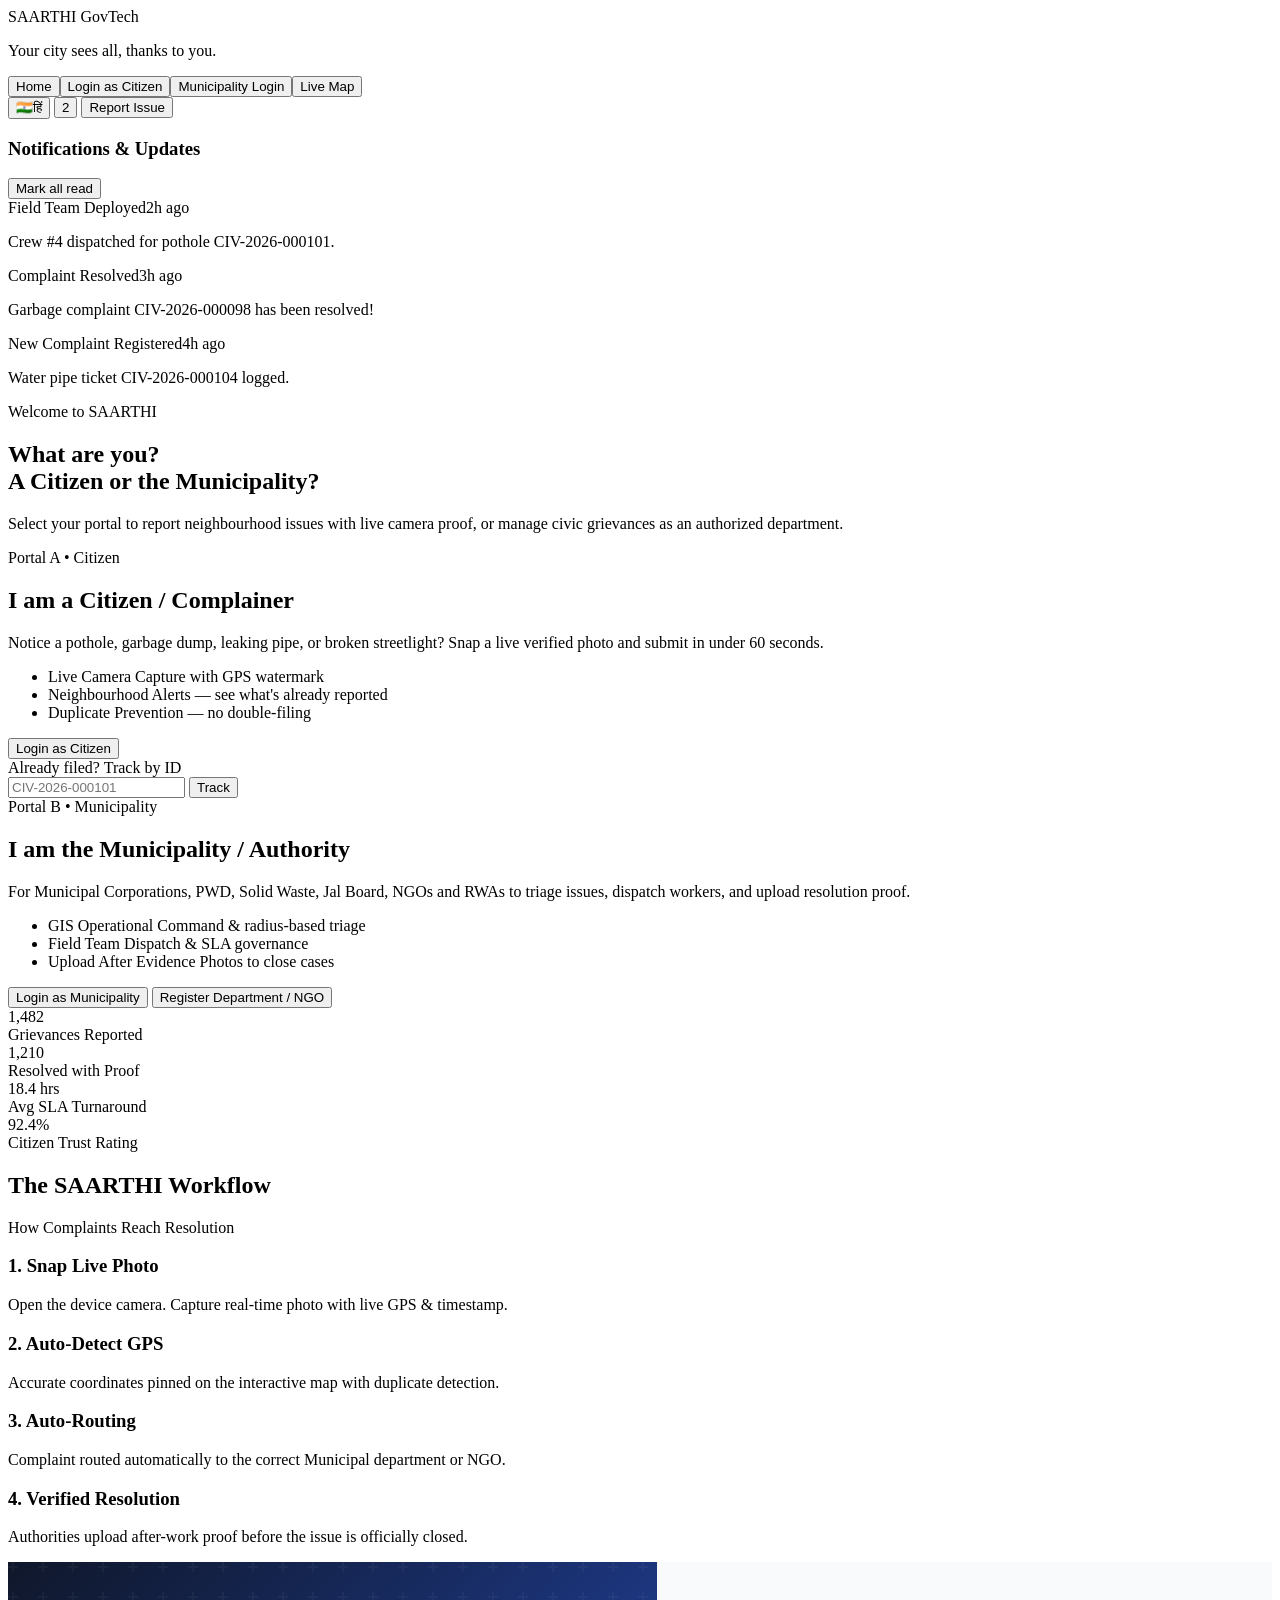
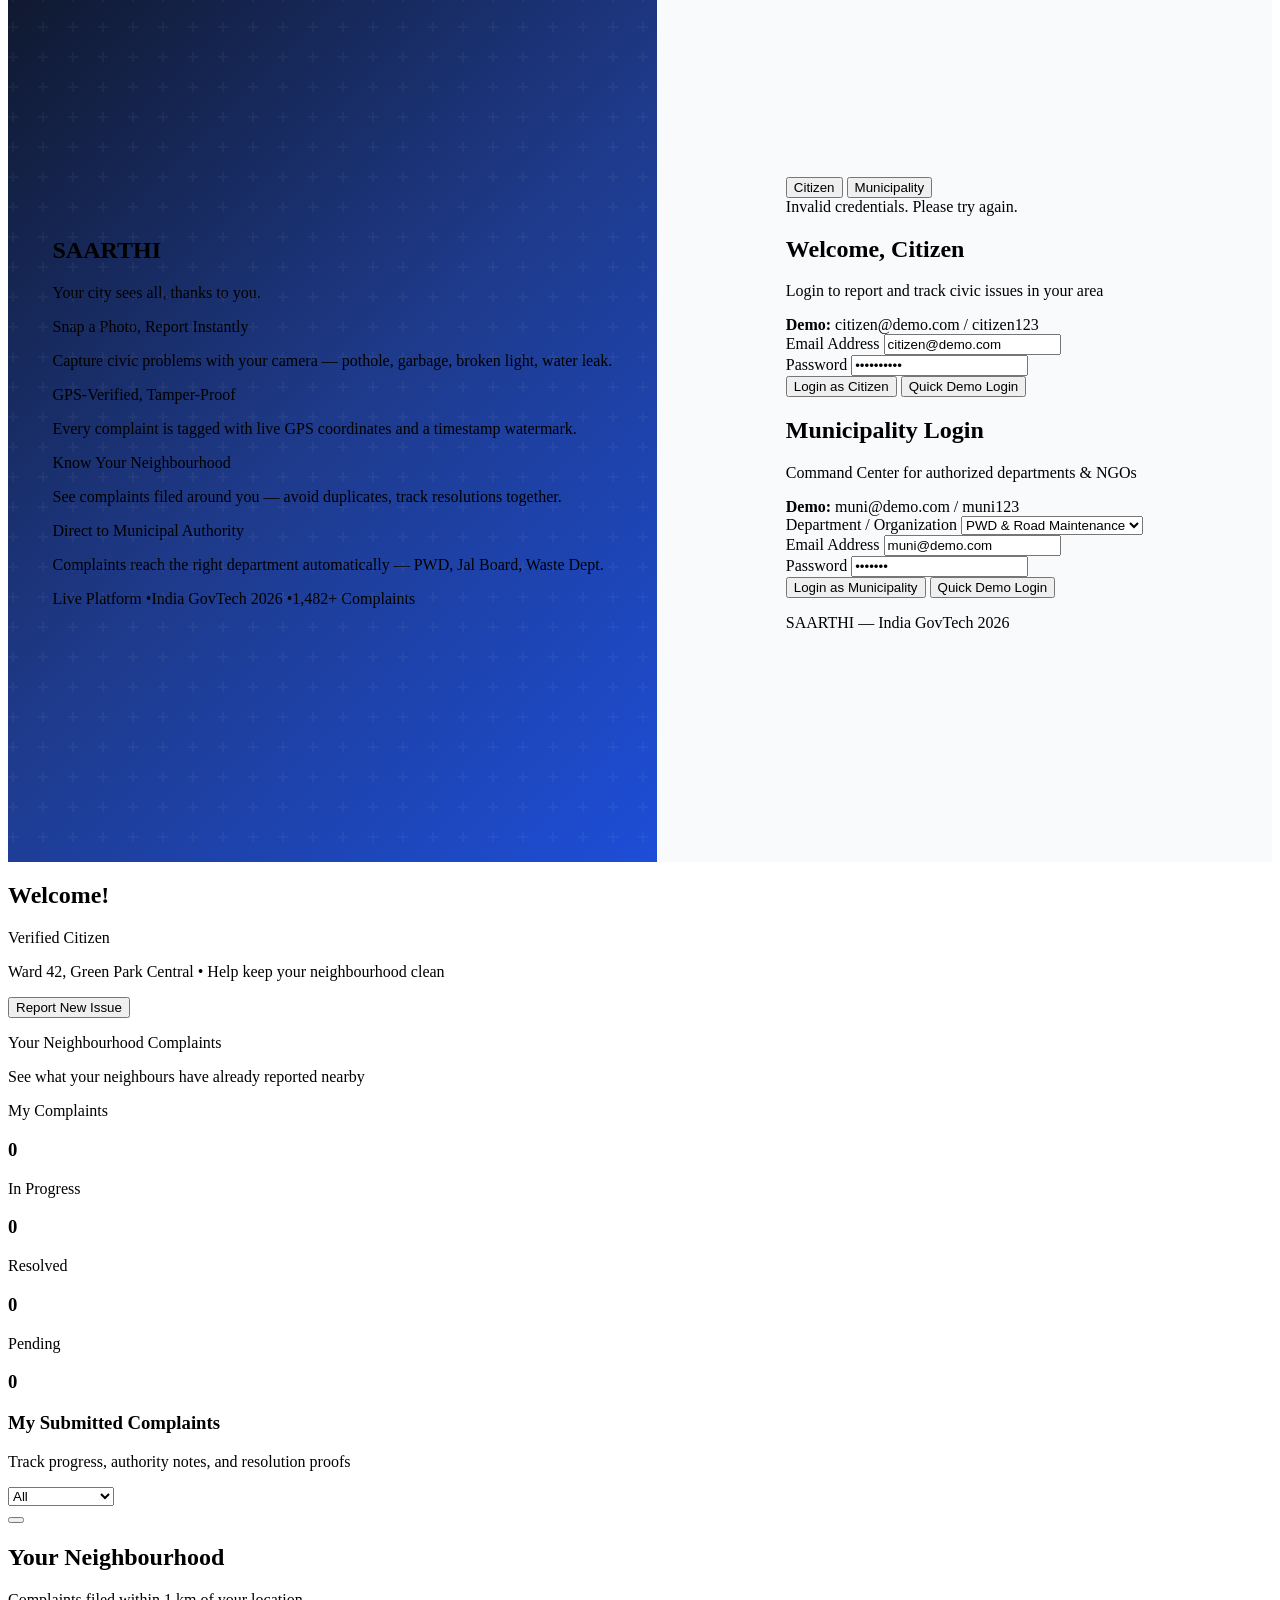
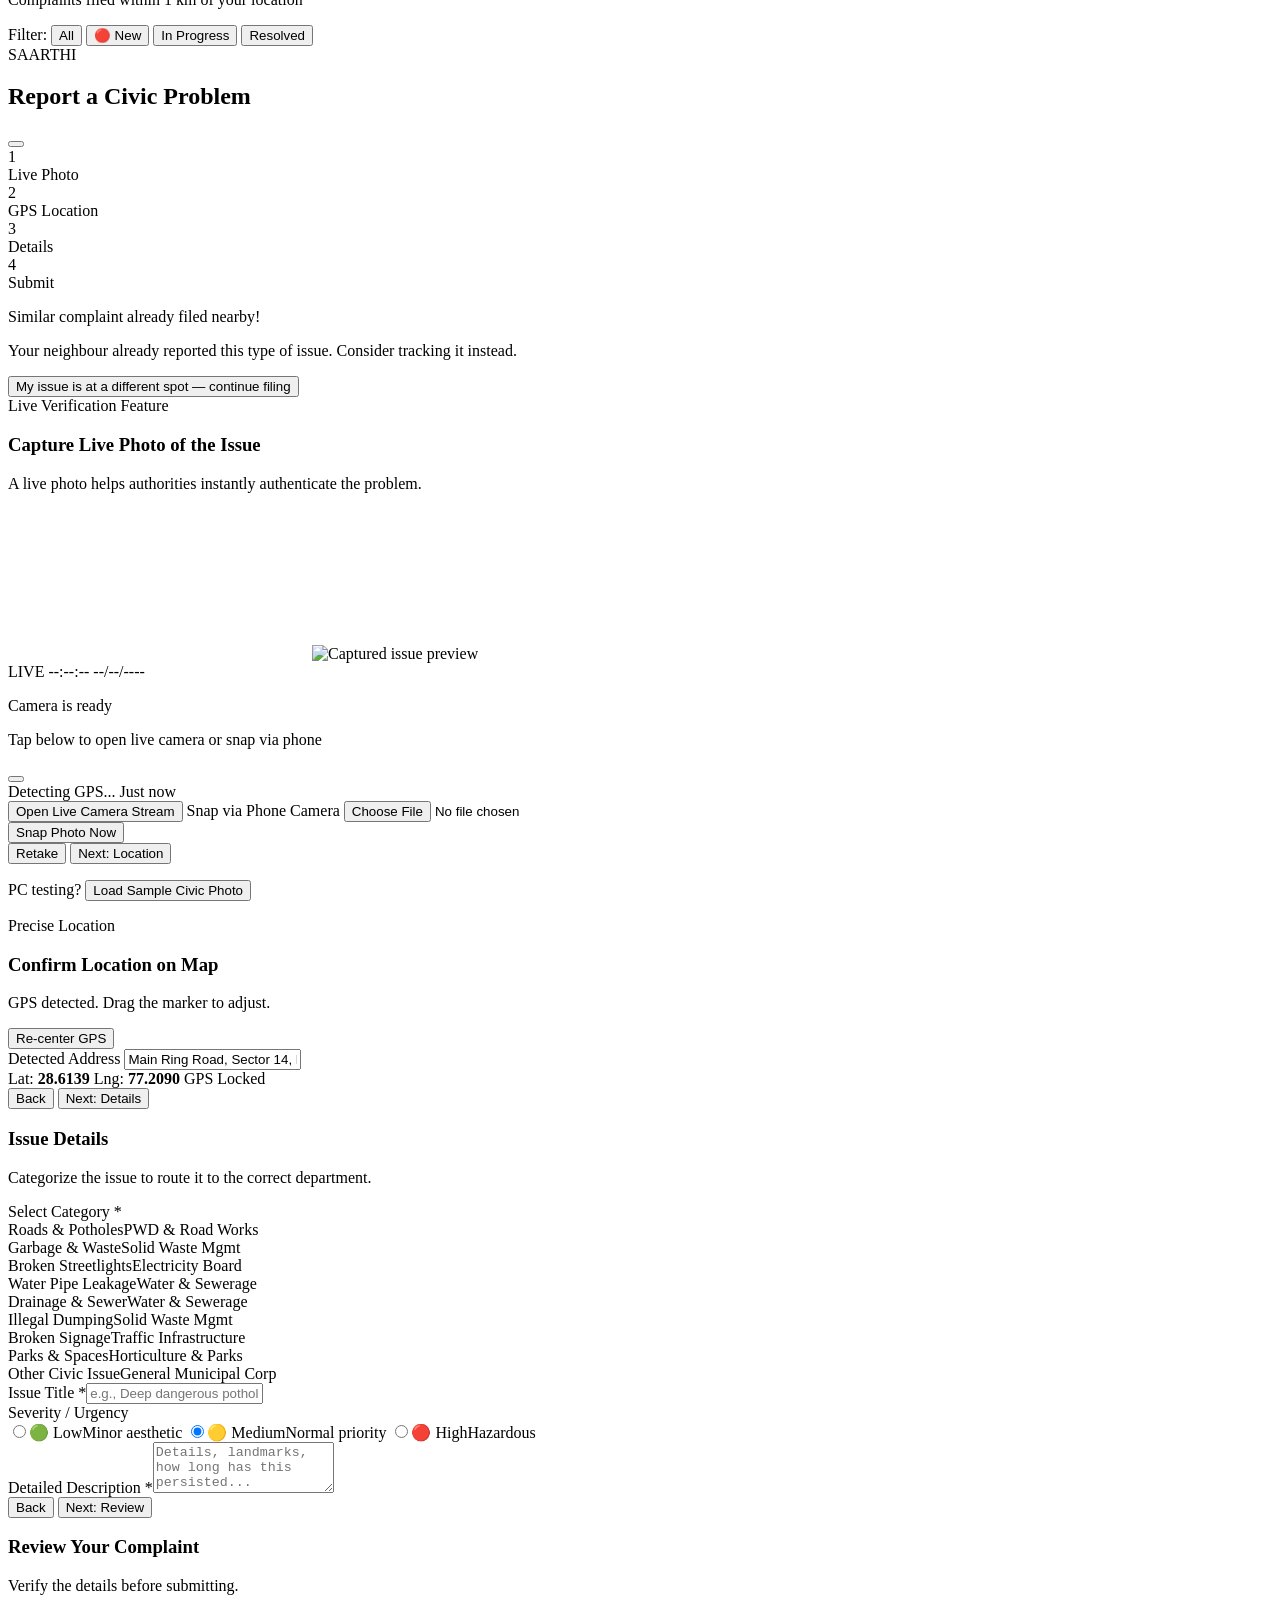
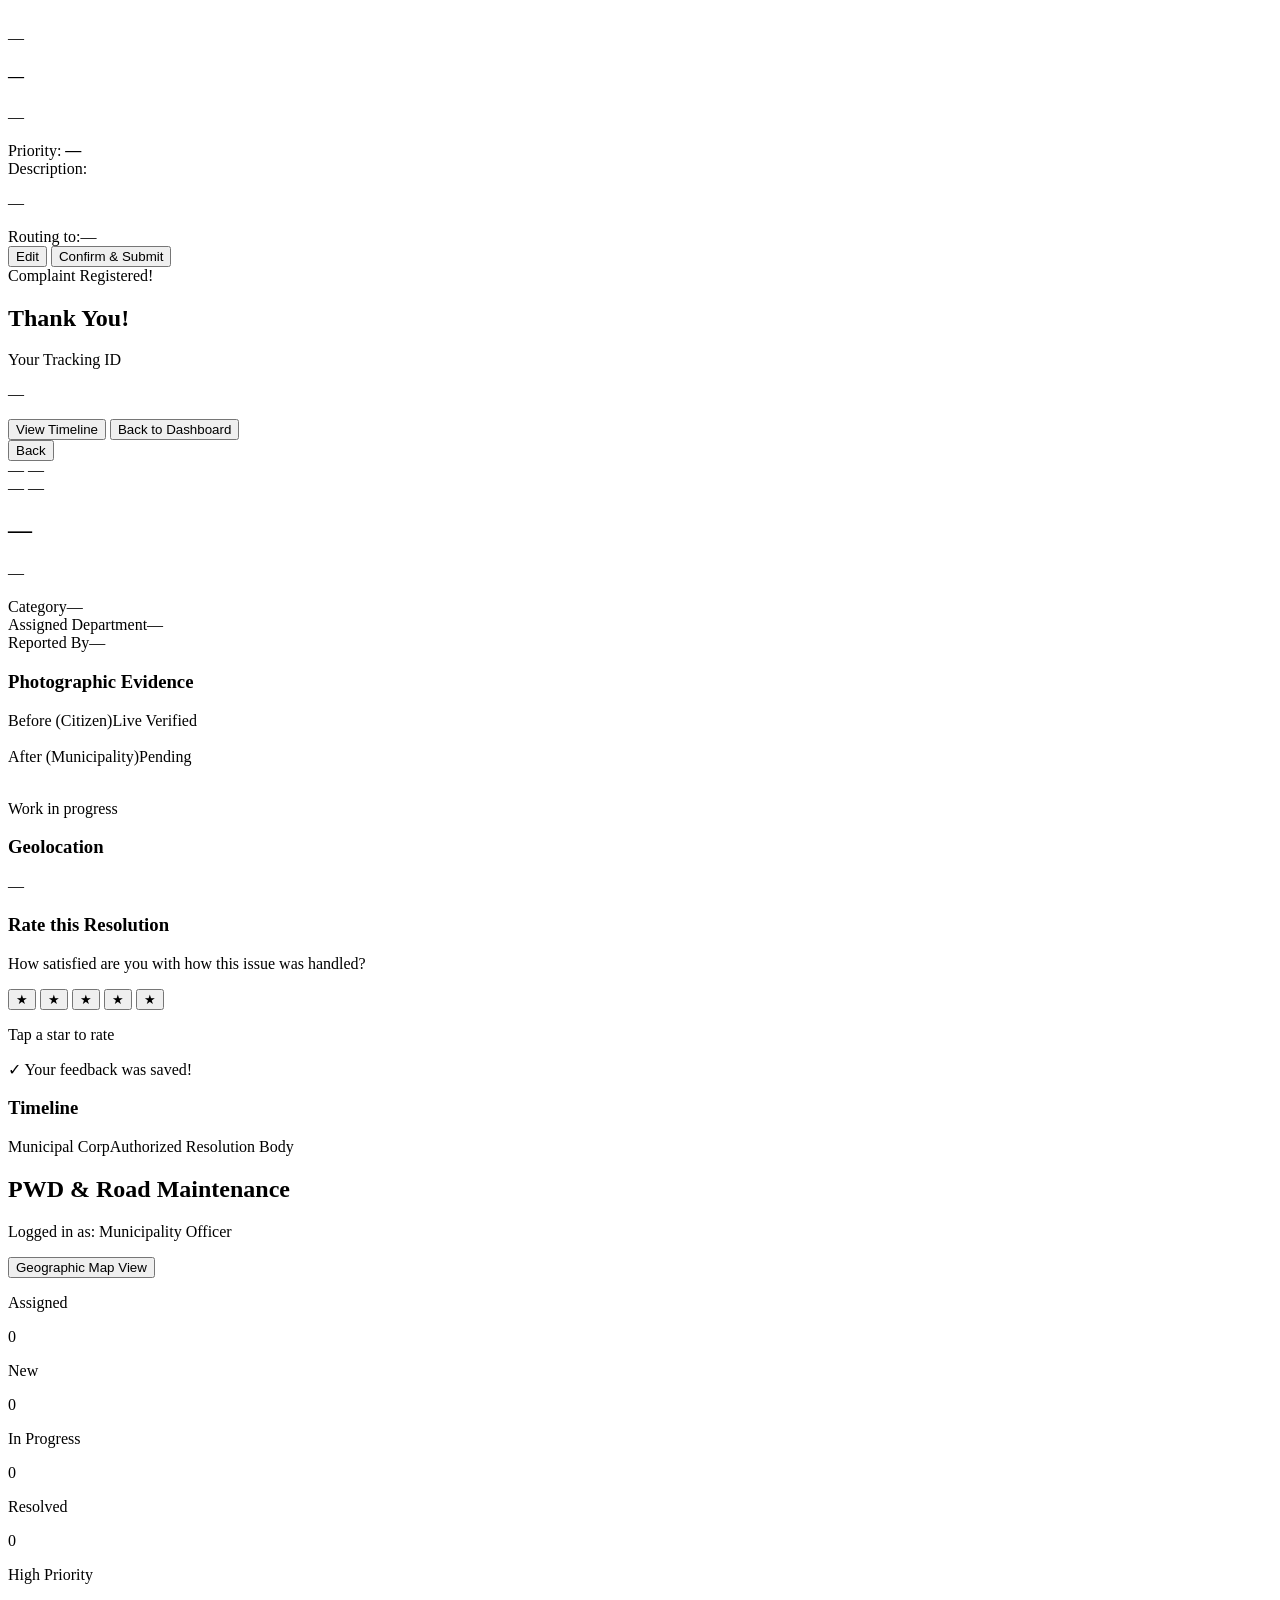
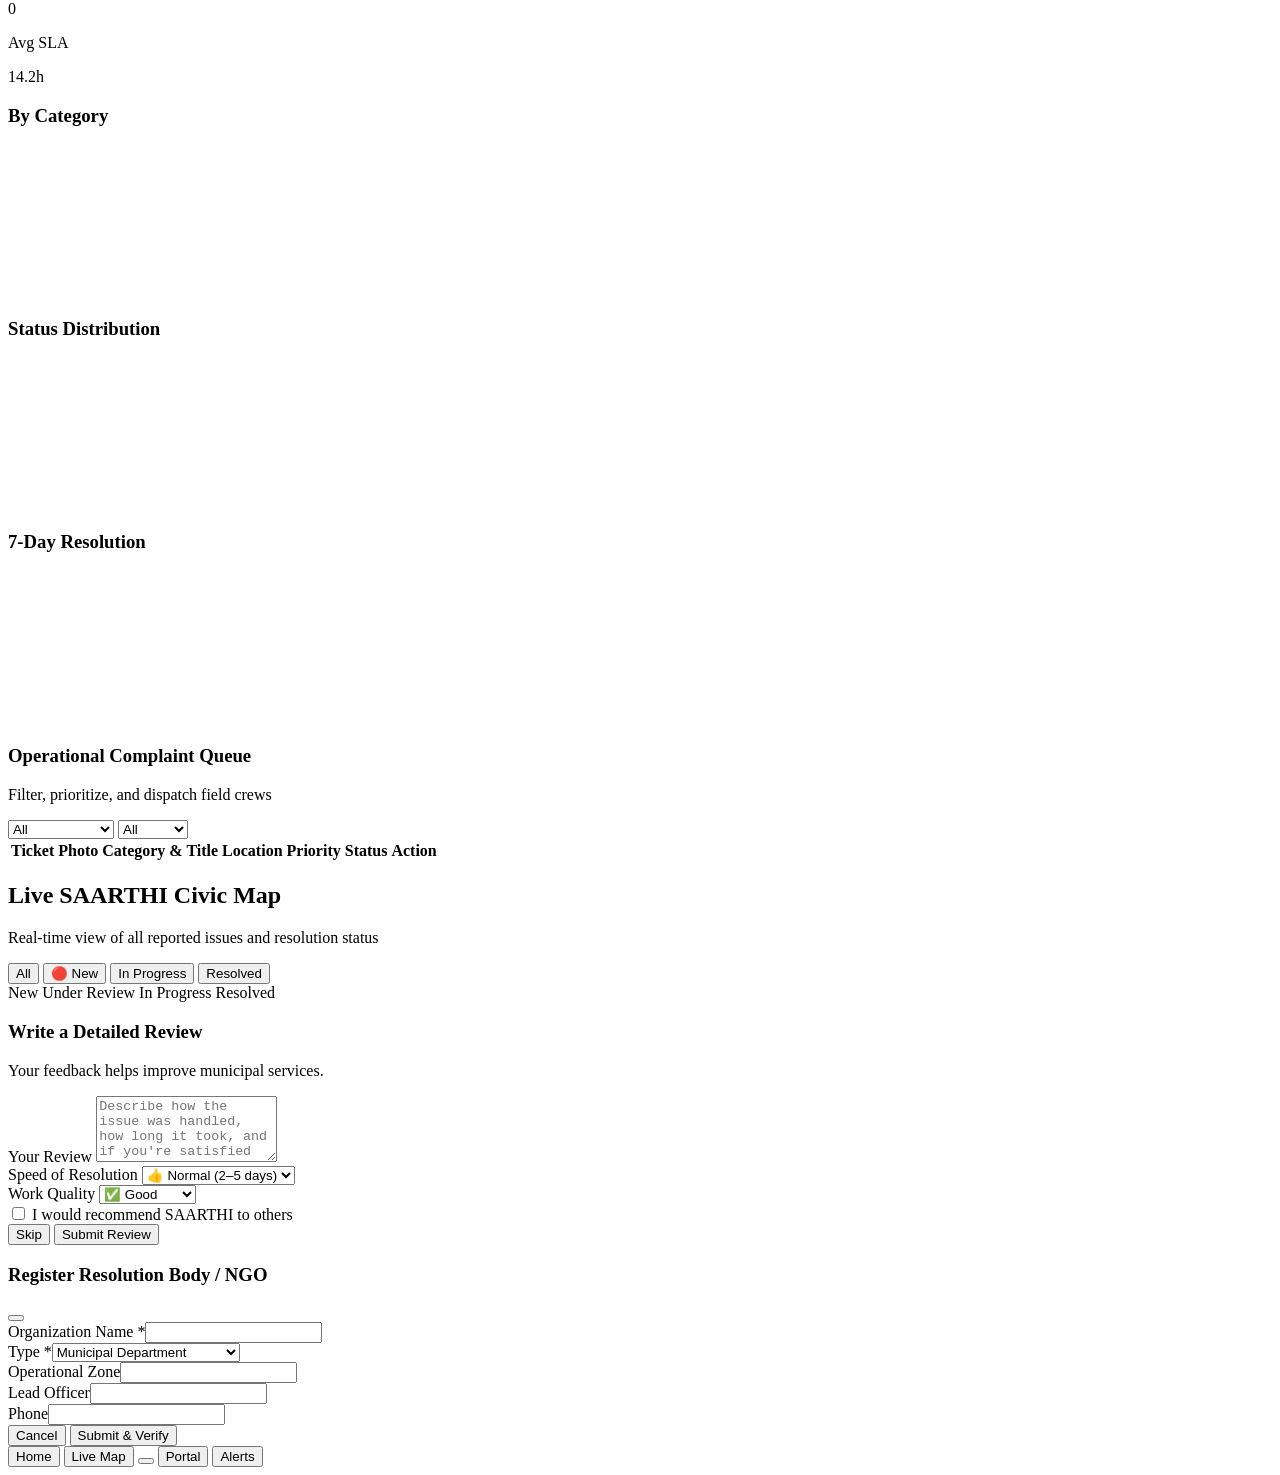
==== index.html @ 92db0913 "upload button" ====
<!DOCTYPE html>
<html lang="en" class="h-full bg-slate-50">
<head>
  <meta charset="UTF-8">
  <meta name="viewport" content="width=device-width, initial-scale=1.0, maximum-scale=1.0, user-scalable=no">
  <title>CivicSAARTHI — Civic Issue Reporting &amp; Resolution</title>
  <link rel="preconnect" href="https://fonts.googleapis.com">
  <link rel="preconnect" href="https://fonts.gstatic.com" crossorigin>
  <link href="https://fonts.googleapis.com/css2?family=Plus+Jakarta+Sans:wght@400;500;600;700;800&family=Noto+Sans+Devanagari:wght@400;500;600;700;800&family=Inter:wght@400;500;600;700&display=swap" rel="stylesheet">
  <script src="https://cdn.tailwindcss.com"></script>
  <script>tailwind.config={darkMode:'class',theme:{extend:{fontFamily:{sans:['"Plus Jakarta Sans"','"Noto Sans Devanagari"','Inter','sans-serif']}}}}</script>
  <script src="https://unpkg.com/lucide@latest"></script>
  <link rel="stylesheet" href="https://unpkg.com/leaflet@1.9.4/dist/leaflet.css" crossorigin=""/>
  <script src="https://unpkg.com/leaflet@1.9.4/dist/leaflet.js" crossorigin=""></script>
  <script src="https://cdn.jsdelivr.net/npm/chart.js"></script>
  <style>
    @keyframes slideDown{from{opacity:0;transform:translateY(-10px)}to{opacity:1;transform:translateY(0)}}
    @keyframes fadeIn{from{opacity:0;transform:translateY(4px)}to{opacity:1;transform:translateY(0)}}
    @keyframes flashOut{from{opacity:0.9}to{opacity:0}}
    @keyframes shake{0%,100%{transform:translateX(0)}20%,60%{transform:translateX(-6px)}40%,80%{transform:translateX(6px)}}
    @keyframes pulseBorder{0%,100%{border-color:#f59e0b}50%{border-color:#ef4444}}
    @keyframes blink{0%,100%{opacity:1}50%{opacity:0.3}}
    .animate-slideDown{animation:slideDown 0.25s cubic-bezier(0.16,1,0.3,1) forwards}
    .animate-fadeIn{animation:fadeIn 0.25s ease-out forwards}
    .animate-shake{animation:shake 0.4s ease-in-out}
    .portal-card-citizen{transition:all 0.3s cubic-bezier(0.16,1,0.3,1)}
    .portal-card-citizen:hover{transform:translateY(-4px);box-shadow:0 20px 35px -10px rgba(37,99,235,0.2);border-color:#3b82f6}
    .portal-card-municipality{transition:all 0.3s cubic-bezier(0.16,1,0.3,1)}
    .portal-card-municipality:hover{transform:translateY(-4px);box-shadow:0 20px 35px -10px rgba(16,185,129,0.2);border-color:#10b981}
    .leaflet-popup-content-wrapper{padding:0;border-radius:1rem;overflow:hidden;box-shadow:0 20px 25px -5px rgba(0,0,0,0.1);border:1px solid #e2e8f0}
    .leaflet-popup-content{margin:0}
    .leaflet-popup-close-button{padding:8px 8px 0 0!important;color:#fff!important;font-size:18px!important;z-index:20}
    .camera-shutter-flash{position:absolute;inset:0;background:white;opacity:0.9;z-index:30;animation:flashOut 0.3s ease-out forwards}
    .duplicate-banner{animation:pulseBorder 2s ease-in-out infinite}
    .cam-rec-dot{animation:blink 1.2s ease-in-out infinite}
    ::-webkit-scrollbar{width:6px;height:6px}
    ::-webkit-scrollbar-track{background:#f1f5f9}
    ::-webkit-scrollbar-thumb{background:#cbd5e1;border-radius:9999px}
    .lang-hi{font-family:'Noto Sans Devanagari',sans-serif}
    /* Login split layout */
    .login-page{min-height:100vh;display:flex;align-items:stretch}
    .login-left{flex:0 0 45%;background:linear-gradient(135deg,#0f172a 0%,#1e3a8a 50%,#1d4ed8 100%);display:flex;flex-direction:column;align-items:center;justify-content:center;padding:3rem 2.5rem;position:relative;overflow:hidden}
    .login-left::before{content:'';position:absolute;inset:0;background:url("data:image/svg+xml,%3Csvg width='60' height='60' viewBox='0 0 60 60' xmlns='http://www.w3.org/2000/svg'%3E%3Cg fill='none' fill-rule='evenodd'%3E%3Cg fill='%23ffffff' fill-opacity='0.04'%3E%3Cpath d='M36 34v-4h-2v4h-4v2h4v4h2v-4h4v-2h-4zm0-30V0h-2v4h-4v2h4v4h2V6h4V4h-4zM6 34v-4H4v4H0v2h4v4h2v-4h4v-2H6zM6 4V0H4v4H0v2h4v4h2V6h4V4H6z'/%3E%3C/g%3E%3C/g%3E%3C/svg%3E")}
    .login-right{flex:1;display:flex;align-items:center;justify-content:center;padding:2rem;background:#f8fafc}
    @media(max-width:768px){.login-page{flex-direction:column}.login-left{flex:none;padding:2rem 1.5rem;min-height:auto}.login-right{padding:1.5rem}}
  </style>
</head>
<body class="h-full flex flex-col font-sans text-slate-800 antialiased selection:bg-indigo-500 selection:text-white pb-16 md:pb-0">

  <!-- ===== TOP NAV ===== -->
  <header class="sticky top-0 z-40 bg-white/95 backdrop-blur border-b border-slate-200 shadow-sm">
    <div class="max-w-7xl mx-auto px-4 sm:px-6 lg:px-8">
      <div class="flex items-center justify-between h-16">
        <div class="flex items-center gap-3 cursor-pointer" onclick="app.navigateTo('login')">
          <img src="logo.jpg" alt="SAARTHI Logo" class="w-10 h-10 rounded-xl object-cover shadow-md shadow-indigo-500/20" onerror="this.style.display='none';document.getElementById('nav-logo-fallback').style.display='flex'">
          <div id="nav-logo-fallback" style="display:none" class="w-10 h-10 rounded-xl bg-gradient-to-tr from-indigo-700 via-blue-600 to-cyan-500 flex items-center justify-center text-white shadow-md"><i data-lucide="eye" class="w-6 h-6"></i></div>
          <div>
            <div class="flex items-center gap-2">
              <span class="font-extrabold text-xl tracking-tight text-slate-900">SAAR<span class="text-indigo-600">THI</span></span>
              <span class="text-[10px] uppercase font-bold tracking-wider px-1.5 py-0.5 rounded bg-indigo-100 text-indigo-800">GovTech</span>
            </div>
            <p class="text-xs text-slate-500 hidden sm:block" data-i18n="nav.tagline">Your city sees all, thanks to you.</p>
          </div>
        </div>
        <nav id="main-nav" class="hidden md:flex items-center gap-1"></nav>
        <div class="flex items-center gap-2">
          <!-- Language Toggle -->
          <button onclick="langModule.toggle()" id="lang-btn" class="flex items-center gap-1.5 px-3 py-1.5 rounded-lg border border-slate-200 bg-white hover:bg-indigo-50 text-xs font-bold text-slate-700 hover:text-indigo-700 transition shadow-sm">
            <span id="lang-flag">🇮🇳</span><span id="lang-label">हिं</span>
          </button>
          <button onclick="app.toggleNotifications()" class="relative p-2 rounded-lg text-slate-600 hover:text-slate-900 hover:bg-slate-100 transition">
            <i data-lucide="bell" class="w-5 h-5"></i>
            <span id="notif-badge" class="hidden absolute top-1 right-1 w-4 h-4 bg-rose-500 text-[10px] font-bold text-white rounded-full flex items-center justify-center ring-2 ring-white">0</span>
          </button>
          <button id="nav-report-btn" onclick="app.startReportIssue()" class="hidden items-center gap-2 bg-gradient-to-r from-indigo-600 to-purple-600 hover:from-indigo-700 hover:to-purple-700 text-white px-4 py-2 rounded-xl text-sm font-semibold shadow-md transition transform active:scale-95">
            <i data-lucide="camera" class="w-4 h-4"></i><span data-i18n="nav.report">Report Issue</span>
          </button>
        </div>
      </div>
    </div>
  </header>

  <!-- NOTIFICATIONS DRAWER -->
  <div id="notifications-drawer" class="hidden fixed top-16 right-4 w-80 sm:w-96 max-h-[80vh] bg-white rounded-2xl shadow-2xl border border-slate-200 z-50 overflow-hidden flex flex-col animate-slideDown">
    <div class="p-4 bg-slate-900 text-white flex items-center justify-between">
      <div class="flex items-center gap-2"><i data-lucide="bell" class="w-4 h-4 text-indigo-400"></i><h3 class="font-bold text-sm" data-i18n="notif.title">Notifications &amp; Updates</h3></div>
      <button onclick="app.markAllNotificationsRead()" class="text-xs text-indigo-300 hover:underline" data-i18n="notif.markread">Mark all read</button>
    </div>
    <div id="notifications-list" class="divide-y divide-slate-100 overflow-y-auto max-h-96 p-2"></div>
  </div>

  <main id="app-root" class="flex-1 overflow-x-hidden">

    <!-- ===== LANDING PAGE ===== -->
    <section id="view-landing" class="view-section">
      <div class="relative bg-gradient-to-b from-slate-900 via-indigo-950 to-purple-950 text-white py-14 sm:py-20 overflow-hidden">
        <div class="absolute inset-0 opacity-10 bg-[radial-gradient(#fff_1px,transparent_1px)] [background-size:16px_16px]"></div>
        <div class="max-w-7xl mx-auto px-4 sm:px-6 lg:px-8 relative z-10 text-center">
          <span class="inline-flex items-center gap-2 px-3 py-1 rounded-full bg-indigo-500/20 border border-indigo-400/30 text-cyan-300 text-xs font-semibold uppercase tracking-wider mb-5">
            <i data-lucide="eye" class="w-3.5 h-3.5"></i> <span data-i18n="landing.welcome">Welcome to SAARTHI</span>
          </span>
          <h1 class="text-3xl sm:text-5xl lg:text-6xl font-extrabold tracking-tight text-white max-w-4xl mx-auto leading-tight">
            <span data-i18n="landing.title">What are you?</span><br/>
            <span class="bg-gradient-to-r from-indigo-400 via-cyan-300 to-emerald-400 bg-clip-text text-transparent" data-i18n="landing.subtitle">A Citizen or the Municipality?</span>
          </h1>
          <p class="mt-4 text-base sm:text-lg text-slate-300 max-w-2xl mx-auto leading-relaxed" data-i18n="landing.desc">Select your portal to report neighbourhood issues with live camera proof, or manage civic grievances as an authorized department.</p>
          <div class="mt-10 grid grid-cols-1 lg:grid-cols-2 gap-6 max-w-5xl mx-auto text-left">

            <!-- CITIZEN CARD -->
            <div class="portal-card-citizen bg-white text-slate-900 rounded-3xl p-6 sm:p-8 border-2 border-blue-200 shadow-xl relative overflow-hidden flex flex-col justify-between">
              <div class="absolute top-0 right-0 w-32 h-32 bg-blue-500/10 rounded-full blur-2xl pointer-events-none"></div>
              <div>
                <div class="flex items-center justify-between mb-4">
                  <div class="w-14 h-14 rounded-2xl bg-gradient-to-tr from-blue-600 to-indigo-600 text-white flex items-center justify-center shadow-lg shadow-blue-500/30"><i data-lucide="user-check" class="w-7 h-7"></i></div>
                  <span class="px-3 py-1 rounded-full bg-blue-100 text-blue-800 text-xs font-extrabold uppercase" data-i18n="landing.portal_a">Portal A • Citizen</span>
                </div>
                <h2 class="text-2xl font-extrabold text-slate-900" data-i18n="landing.citizen_title">I am a Citizen / Complainer</h2>
                <p class="text-sm text-slate-600 mt-2 leading-relaxed" data-i18n="landing.citizen_desc">Notice a pothole, garbage dump, leaking pipe, or broken streetlight? Snap a live verified photo and submit in under 60 seconds.</p>
                <ul class="mt-5 space-y-2.5 text-xs text-slate-700 font-medium">
                  <li class="flex items-center gap-2"><i data-lucide="check-circle-2" class="w-4 h-4 text-blue-600 flex-shrink-0"></i><span data-i18n="landing.feat1">Live Camera Capture with GPS watermark</span></li>
                  <li class="flex items-center gap-2"><i data-lucide="check-circle-2" class="w-4 h-4 text-blue-600 flex-shrink-0"></i><span data-i18n="landing.feat2">Neighbourhood Alerts — see what's already reported</span></li>
                  <li class="flex items-center gap-2"><i data-lucide="check-circle-2" class="w-4 h-4 text-blue-600 flex-shrink-0"></i><span data-i18n="landing.feat3">Duplicate Prevention — no double-filing</span></li>
                </ul>
              </div>
              <div class="mt-8 space-y-3 pt-6 border-t border-slate-100">
                <button onclick="app.navigateTo('login','citizen')" class="w-full flex items-center justify-center gap-2 bg-gradient-to-r from-blue-600 to-indigo-600 hover:from-blue-700 hover:to-indigo-700 text-white font-bold py-4 rounded-2xl shadow-lg text-sm transition transform hover:-translate-y-0.5 active:scale-95">
                  <i data-lucide="log-in" class="w-5 h-5"></i><span data-i18n="landing.citizen_btn">Login as Citizen</span>
                </button>
                <div class="mt-3 bg-slate-50 p-3 rounded-2xl border border-slate-200">
                  <label class="text-[10px] font-bold uppercase text-slate-400 block mb-1" data-i18n="landing.track_label">Already filed? Track by ID</label>
                  <div class="flex gap-2">
                    <input type="text" id="home-track-input" placeholder="CIV-2026-000101" class="flex-1 bg-white border border-slate-200 rounded-xl px-3 py-2 text-xs font-mono text-slate-800 uppercase focus:outline-none focus:ring-2 focus:ring-blue-500">
                    <button onclick="app.trackTicketById('home-track-input')" class="bg-blue-600 hover:bg-blue-700 text-white text-xs font-bold px-4 py-2 rounded-xl transition" data-i18n="landing.track_btn">Track</button>
                  </div>
                </div>
              </div>
            </div>

            <!-- MUNICIPALITY CARD -->
            <div class="portal-card-municipality bg-white text-slate-900 rounded-3xl p-6 sm:p-8 border-2 border-emerald-200 shadow-xl relative overflow-hidden flex flex-col justify-between">
              <div class="absolute top-0 right-0 w-32 h-32 bg-emerald-500/10 rounded-full blur-2xl pointer-events-none"></div>
              <div>
                <div class="flex items-center justify-between mb-4">
                  <div class="w-14 h-14 rounded-2xl bg-gradient-to-tr from-emerald-600 to-teal-700 text-white flex items-center justify-center shadow-lg shadow-emerald-500/30"><i data-lucide="landmark" class="w-7 h-7"></i></div>
                  <span class="px-3 py-1 rounded-full bg-emerald-100 text-emerald-800 text-xs font-extrabold uppercase" data-i18n="landing.portal_b">Portal B • Municipality</span>
                </div>
                <h2 class="text-2xl font-extrabold text-slate-900" data-i18n="landing.muni_title">I am the Municipality / Authority</h2>
                <p class="text-sm text-slate-600 mt-2 leading-relaxed" data-i18n="landing.muni_desc">For Municipal Corporations, PWD, Solid Waste, Jal Board, NGOs and RWAs to triage issues, dispatch workers, and upload resolution proof.</p>
                <ul class="mt-5 space-y-2.5 text-xs text-slate-700 font-medium">
                  <li class="flex items-center gap-2"><i data-lucide="check-circle-2" class="w-4 h-4 text-emerald-600 flex-shrink-0"></i><span data-i18n="landing.mfeat1">GIS Operational Command &amp; radius-based triage</span></li>
                  <li class="flex items-center gap-2"><i data-lucide="check-circle-2" class="w-4 h-4 text-emerald-600 flex-shrink-0"></i><span data-i18n="landing.mfeat2">Field Team Dispatch &amp; SLA governance</span></li>
                  <li class="flex items-center gap-2"><i data-lucide="check-circle-2" class="w-4 h-4 text-emerald-600 flex-shrink-0"></i><span data-i18n="landing.mfeat3">Upload After Evidence Photos to close cases</span></li>
                </ul>
              </div>
              <div class="mt-8 pt-6 border-t border-slate-100">
                <button onclick="app.navigateTo('login','municipality')" class="w-full flex items-center justify-center gap-2 bg-gradient-to-r from-emerald-600 to-teal-700 hover:from-emerald-700 hover:to-teal-800 text-white font-bold py-4 rounded-2xl shadow-lg text-sm transition transform hover:-translate-y-0.5 active:scale-95">
                  <i data-lucide="shield" class="w-5 h-5"></i><span data-i18n="landing.muni_btn">Login as Municipality</span>
                </button>
                <button onclick="app.openAddOrgModal()" class="mt-3 w-full bg-emerald-50 hover:bg-emerald-100 text-emerald-800 font-semibold py-3 rounded-2xl text-xs flex items-center justify-center gap-1.5 transition">
                  <i data-lucide="plus-circle" class="w-4 h-4 text-emerald-600"></i><span data-i18n="landing.register_dept">Register Department / NGO</span>
                </button>
              </div>
            </div>
          </div>

          <div class="mt-14 grid grid-cols-2 md:grid-cols-4 gap-5 max-w-5xl mx-auto pt-8 border-t border-white/10 text-left">
            <div class="bg-white/5 border border-white/10 p-7 rounded-2xl backdrop-blur hover:bg-white/10 transition">
              <div class="text-3xl sm:text-4xl font-extrabold text-blue-400" id="stat-reported">0</div>
              <div class="text-xs text-slate-300 mt-2 font-medium" data-i18n="stat.reported">Grievances Reported</div>
            </div>
            <div class="bg-white/5 border border-white/10 p-7 rounded-2xl backdrop-blur hover:bg-white/10 transition">
              <div class="text-3xl sm:text-4xl font-extrabold text-emerald-400" id="stat-resolved">0</div>
              <div class="text-xs text-slate-300 mt-2 font-medium" data-i18n="stat.resolved">Resolved with Proof</div>
            </div>
            <div class="bg-white/5 border border-white/10 p-7 rounded-2xl backdrop-blur hover:bg-white/10 transition">
              <div class="text-3xl sm:text-4xl font-extrabold text-cyan-400" id="stat-sla">0</div>
              <div class="text-xs text-slate-300 mt-2 font-medium" data-i18n="stat.sla">Avg SLA Turnaround</div>
            </div>
            <div class="bg-white/5 border border-white/10 p-7 rounded-2xl backdrop-blur hover:bg-white/10 transition">
              <div class="text-3xl sm:text-4xl font-extrabold text-amber-400" id="stat-trust">0</div>
              <div class="text-xs text-slate-300 mt-2 font-medium" data-i18n="stat.trust">Citizen Trust Rating</div>
            </div>
          </div>
        </div>
      </div>
      <div class="py-16 max-w-7xl mx-auto px-4 sm:px-6 lg:px-8">
        <div class="text-center max-w-3xl mx-auto mb-12">
          <h2 class="text-xs uppercase font-bold text-indigo-600 tracking-wider" data-i18n="howit.label">The SAARTHI Workflow</h2>
          <p class="mt-2 text-3xl font-bold text-slate-900" data-i18n="howit.title">How Complaints Reach Resolution</p>
        </div>
        <div class="grid grid-cols-1 md:grid-cols-4 gap-6">
          <div class="bg-white p-6 rounded-3xl border border-slate-200 shadow-sm hover:shadow-md transition"><div class="w-12 h-12 rounded-2xl bg-blue-100 text-blue-600 flex items-center justify-center mb-4"><i data-lucide="camera" class="w-6 h-6"></i></div><h3 class="font-bold text-lg text-slate-900" data-i18n="step1.title">1. Snap Live Photo</h3><p class="text-sm text-slate-600 mt-2" data-i18n="step1.desc">Open the device camera. Capture real-time photo with live GPS &amp; timestamp.</p></div>
          <div class="bg-white p-6 rounded-3xl border border-slate-200 shadow-sm hover:shadow-md transition"><div class="w-12 h-12 rounded-2xl bg-cyan-100 text-cyan-600 flex items-center justify-center mb-4"><i data-lucide="map-pin" class="w-6 h-6"></i></div><h3 class="font-bold text-lg text-slate-900" data-i18n="step2.title">2. Auto-Detect GPS</h3><p class="text-sm text-slate-600 mt-2" data-i18n="step2.desc">Accurate coordinates pinned on the interactive map with duplicate detection.</p></div>
          <div class="bg-white p-6 rounded-3xl border border-slate-200 shadow-sm hover:shadow-md transition"><div class="w-12 h-12 rounded-2xl bg-amber-100 text-amber-600 flex items-center justify-center mb-4"><i data-lucide="send" class="w-6 h-6"></i></div><h3 class="font-bold text-lg text-slate-900" data-i18n="step3.title">3. Auto-Routing</h3><p class="text-sm text-slate-600 mt-2" data-i18n="step3.desc">Complaint routed automatically to the correct Municipal department or NGO.</p></div>
          <div class="bg-white p-6 rounded-3xl border border-slate-200 shadow-sm hover:shadow-md transition"><div class="w-12 h-12 rounded-2xl bg-emerald-100 text-emerald-600 flex items-center justify-center mb-4"><i data-lucide="check-circle-2" class="w-6 h-6"></i></div><h3 class="font-bold text-lg text-slate-900" data-i18n="step4.title">4. Verified Resolution</h3><p class="text-sm text-slate-600 mt-2" data-i18n="step4.desc">Authorities upload after-work proof before the issue is officially closed.</p></div>
        </div>
      </div>
    </section>

    <!-- ===== UNIFIED LOGIN PAGE (Split Layout) ===== -->
    <section id="view-login" class="view-section hidden">
      <div class="login-page">
        <!-- LEFT BRAND PANEL -->
        <div class="login-left text-white">
          <!-- Logo -->
          <div class="relative z-10 flex flex-col items-center text-center max-w-sm">
            <img src="logo.jpg" alt="SAARTHI Logo" class="w-24 h-24 rounded-3xl object-cover shadow-2xl shadow-black/30 mb-5 ring-4 ring-white/20" onerror="this.style.display='none';document.getElementById('login-logo-fallback').style.display='flex'">
            <div id="login-logo-fallback" style="display:none" class="w-24 h-24 rounded-3xl bg-white/20 flex items-center justify-center mb-5 ring-4 ring-white/20">
              <i data-lucide="eye" class="w-12 h-12 text-white"></i>
            </div>
            <h1 class="text-4xl font-extrabold tracking-tight">SAAR<span class="text-cyan-400">THI</span></h1>
            <p class="text-blue-200 text-sm mt-1 font-medium" data-i18n="nav.tagline">Your city sees all, thanks to you.</p>
            <div class="mt-8 space-y-4 text-left w-full">
              <div class="flex items-start gap-3 bg-white/15 border border-white/25 rounded-2xl p-4 shadow-lg shadow-black/20">
                <div class="w-8 h-8 rounded-xl bg-blue-400/30 flex items-center justify-center flex-shrink-0"><i data-lucide="camera" class="w-4 h-4 text-blue-300"></i></div>
                <div><p class="font-semibold text-sm text-white" data-i18n="login.info1_title">Snap a Photo, Report Instantly</p><p class="text-xs text-blue-200 mt-0.5" data-i18n="login.info1_desc">Capture civic problems with your camera — pothole, garbage, broken light, water leak.</p></div>
              </div>
              <div class="flex items-start gap-3 bg-white/15 border border-white/25 rounded-2xl p-4 shadow-lg shadow-black/20">
                <div class="w-8 h-8 rounded-xl bg-cyan-400/30 flex items-center justify-center flex-shrink-0"><i data-lucide="map-pin" class="w-4 h-4 text-cyan-300"></i></div>
                <div><p class="font-semibold text-sm text-white" data-i18n="login.info2_title">GPS-Verified, Tamper-Proof</p><p class="text-xs text-blue-200 mt-0.5" data-i18n="login.info2_desc">Every complaint is tagged with live GPS coordinates and a timestamp watermark.</p></div>
              </div>
              <div class="flex items-start gap-3 bg-white/15 border border-white/25 rounded-2xl p-4 shadow-lg shadow-black/20">
                <div class="w-8 h-8 rounded-xl bg-emerald-400/30 flex items-center justify-center flex-shrink-0"><i data-lucide="users" class="w-4 h-4 text-emerald-300"></i></div>
                <div><p class="font-semibold text-sm text-white" data-i18n="login.info3_title">Know Your Neighbourhood</p><p class="text-xs text-blue-200 mt-0.5" data-i18n="login.info3_desc">See complaints filed around you — avoid duplicates, track resolutions together.</p></div>
              </div>
              <div class="flex items-start gap-3 bg-white/15 border border-white/25 rounded-2xl p-4 shadow-lg shadow-black/20">
                <div class="w-8 h-8 rounded-xl bg-purple-400/30 flex items-center justify-center flex-shrink-0"><i data-lucide="shield-check" class="w-4 h-4 text-purple-300"></i></div>
                <div><p class="font-semibold text-sm text-white" data-i18n="login.info4_title">Direct to Municipal Authority</p><p class="text-xs text-blue-200 mt-0.5" data-i18n="login.info4_desc">Complaints reach the right department automatically — PWD, Jal Board, Waste Dept.</p></div>
              </div>
            </div>
            <div class="mt-8 flex items-center gap-3 text-xs text-blue-300">
              <span class="flex items-center gap-1.5"><span class="w-2 h-2 rounded-full bg-emerald-400 animate-pulse"></span><span data-i18n="login.live">Live Platform</span></span>
              <span>•</span><span>India GovTech 2026</span>
              <span>•</span><span data-i18n="login.complaints">1,482+ Complaints</span>
            </div>
          </div>
        </div>

        <!-- RIGHT LOGIN PANEL -->
        <div class="login-right">
          <div class="w-full max-w-md">
            <!-- Tab Switcher -->
            <div class="flex rounded-2xl bg-slate-200 p-1 mb-6 gap-1">
              <button onclick="loginModule.switchTab('citizen')" id="login-tab-citizen" class="flex-1 flex items-center justify-center gap-2 py-2.5 px-4 rounded-xl text-sm font-bold transition-all bg-white text-blue-700 shadow-sm">
                <i data-lucide="user-check" class="w-4 h-4"></i><span data-i18n="login.tab_citizen">Citizen</span>
              </button>
              <button onclick="loginModule.switchTab('municipality')" id="login-tab-muni" class="flex-1 flex items-center justify-center gap-2 py-2.5 px-4 rounded-xl text-sm font-bold transition-all text-slate-500 hover:text-slate-700">
                <i data-lucide="landmark" class="w-4 h-4"></i><span data-i18n="login.tab_muni">Municipality</span>
              </button>
            </div>

            <!-- Error banner -->
            <div id="login-error-banner" class="hidden mb-4 p-3 bg-rose-50 border border-rose-200 rounded-2xl text-xs text-rose-700 font-semibold flex items-center gap-2">
              <i data-lucide="alert-circle" class="w-4 h-4"></i><span data-i18n="login.error">Invalid credentials. Please try again.</span>
            </div>

            <!-- CITIZEN FORM -->
            <div id="login-form-citizen" class="space-y-1">
              <div class="text-center mb-5">
                <h2 class="text-2xl font-extrabold text-slate-900" data-i18n="login.citizen_heading">Welcome, Citizen</h2>
                <p class="text-sm text-slate-500 mt-1" data-i18n="login.citizen_sub">Login to report and track civic issues in your area</p>
              </div>
              <div class="mb-4 p-3 bg-blue-50 border border-blue-200 rounded-2xl text-xs text-blue-700 flex items-center gap-2">
                <i data-lucide="info" class="w-4 h-4 text-blue-500 flex-shrink-0"></i>
                <span><strong data-i18n="demo.label">Demo:</strong> citizen@demo.com / citizen123</span>
              </div>
              <div class="space-y-4">
                <div>
                  <label class="text-xs font-bold uppercase text-slate-600 block mb-1.5" data-i18n="login.email">Email Address</label>
                  <input type="email" id="citizen-login-email" value="citizen@demo.com" class="w-full bg-slate-50 border border-slate-200 rounded-xl px-4 py-3 text-sm text-slate-800 focus:outline-none focus:ring-2 focus:ring-blue-500">
                </div>
                <div>
                  <label class="text-xs font-bold uppercase text-slate-600 block mb-1.5" data-i18n="login.password">Password</label>
                  <input type="password" id="citizen-login-password" value="citizen123" class="w-full bg-slate-50 border border-slate-200 rounded-xl px-4 py-3 text-sm text-slate-800 focus:outline-none focus:ring-2 focus:ring-blue-500" onkeydown="if(event.key==='Enter')authModule.citizenLogin()">
                </div>
                <button onclick="authModule.citizenLogin()" class="w-full bg-gradient-to-r from-blue-600 to-indigo-600 hover:from-blue-700 hover:to-indigo-700 text-white font-bold py-3.5 rounded-2xl shadow-lg text-sm transition transform active:scale-95 flex items-center justify-center gap-2">
                  <i data-lucide="log-in" class="w-5 h-5"></i><span data-i18n="login.btn_citizen">Login as Citizen</span>
                </button>
                <button onclick="authModule.citizenDemoLogin()" class="w-full bg-slate-100 hover:bg-slate-200 text-slate-700 font-semibold py-3 rounded-2xl text-sm transition flex items-center justify-center gap-2">
                  <i data-lucide="zap" class="w-4 h-4 text-amber-500"></i><span data-i18n="login.demo">Quick Demo Login</span>
                </button>
              </div>
            </div>

            <!-- MUNICIPALITY FORM -->
            <div id="login-form-muni" class="hidden space-y-1">
              <div class="text-center mb-5">
                <h2 class="text-2xl font-extrabold text-slate-900" data-i18n="login.muni_heading">Municipality Login</h2>
                <p class="text-sm text-slate-500 mt-1" data-i18n="login.muni_sub">Command Center for authorized departments &amp; NGOs</p>
              </div>
              <div class="mb-4 p-3 bg-emerald-50 border border-emerald-200 rounded-2xl text-xs text-emerald-700 flex items-center gap-2">
                <i data-lucide="info" class="w-4 h-4 text-emerald-500 flex-shrink-0"></i>
                <span><strong data-i18n="demo.label">Demo:</strong> muni@demo.com / muni123</span>
              </div>
              <div class="space-y-4">
                <div>
                  <label class="text-xs font-bold uppercase text-slate-600 block mb-1.5" data-i18n="login.dept">Department / Organization</label>
                  <select id="muni-login-dept" class="w-full bg-slate-50 border border-slate-200 rounded-xl px-4 py-3 text-sm text-slate-800 focus:outline-none focus:ring-2 focus:ring-emerald-500">
                    <option value="PWD">PWD &amp; Road Maintenance</option>
                    <option value="Waste">Solid Waste Management</option>
                    <option value="Water">Jal Board &amp; Water Supply</option>
                    <option value="Electric">Electricity &amp; Streetlights</option>
                    <option value="Traffic">Traffic &amp; Infrastructure</option>
                    <option value="Parks">Horticulture &amp; Parks</option>
                  </select>
                </div>
                <div>
                  <label class="text-xs font-bold uppercase text-slate-600 block mb-1.5" data-i18n="login.email">Official Email</label>
                  <input type="email" id="muni-login-email" value="muni@demo.com" class="w-full bg-slate-50 border border-slate-200 rounded-xl px-4 py-3 text-sm text-slate-800 focus:outline-none focus:ring-2 focus:ring-emerald-500">
                </div>
                <div>
                  <label class="text-xs font-bold uppercase text-slate-600 block mb-1.5" data-i18n="login.password">Password</label>
                  <input type="password" id="muni-login-password" value="muni123" class="w-full bg-slate-50 border border-slate-200 rounded-xl px-4 py-3 text-sm text-slate-800 focus:outline-none focus:ring-2 focus:ring-emerald-500" onkeydown="if(event.key==='Enter')authModule.muniLogin()">
                </div>
                <button onclick="authModule.muniLogin()" class="w-full bg-gradient-to-r from-emerald-600 to-teal-700 hover:from-emerald-700 hover:to-teal-800 text-white font-bold py-3.5 rounded-2xl shadow-lg text-sm transition transform active:scale-95 flex items-center justify-center gap-2">
                  <i data-lucide="shield" class="w-5 h-5"></i><span data-i18n="login.btn_muni">Login as Municipality</span>
                </button>
                <button onclick="authModule.muniDemoLogin()" class="w-full bg-slate-100 hover:bg-slate-200 text-slate-700 font-semibold py-3 rounded-2xl text-sm transition flex items-center justify-center gap-2">
                  <i data-lucide="zap" class="w-4 h-4 text-amber-500"></i><span data-i18n="login.demo">Quick Demo Login</span>
                </button>
              </div>
            </div>

            <div class="mt-6 pt-5 border-t border-slate-200 text-center">
              <p class="text-xs text-slate-400">SAARTHI — India GovTech 2026</p>
            </div>
          </div>
        </div>
      </div>
    </section>

    <!-- ===== CITIZEN DASHBOARD ===== -->
    <section id="view-citizen-dashboard" class="view-section hidden py-6 max-w-7xl mx-auto px-4 sm:px-6 lg:px-8">
      <div class="flex flex-col sm:flex-row items-start sm:items-center justify-between gap-4 bg-gradient-to-r from-blue-900 to-indigo-900 text-white p-6 sm:p-8 rounded-3xl shadow-lg mb-8">
        <div>
          <div class="flex items-center gap-2"><h2 class="text-2xl sm:text-3xl font-extrabold" id="citizen-welcome-name">Welcome!</h2><span class="px-2.5 py-0.5 rounded-full bg-emerald-500/20 border border-emerald-400/40 text-emerald-300 text-xs font-semibold" data-i18n="dash.verified">Verified Citizen</span></div>
          <p class="text-blue-200 text-sm mt-1" data-i18n="dash.subtitle">Ward 42, Green Park Central • Help keep your neighbourhood clean</p>
        </div>
        <button onclick="app.startReportIssue()" class="flex items-center gap-2 bg-emerald-500 hover:bg-emerald-600 text-white font-bold px-6 py-3.5 rounded-2xl shadow-lg transition transform hover:scale-105 active:scale-95">
          <i data-lucide="camera" class="w-5 h-5"></i><span data-i18n="dash.report_btn">Report New Issue</span>
        </button>
      </div>
      <!-- Neighbourhood Banner -->
      <div onclick="app.navigateTo('neighbourhood')" class="mb-6 cursor-pointer bg-gradient-to-r from-indigo-500 to-purple-600 text-white p-4 rounded-2xl flex items-center justify-between shadow-md hover:shadow-lg transition">
        <div class="flex items-center gap-3">
          <div class="w-10 h-10 bg-white/20 rounded-xl flex items-center justify-center"><i data-lucide="users" class="w-5 h-5"></i></div>
          <div><p class="font-bold text-sm" data-i18n="nbr.banner_title">Your Neighbourhood Complaints</p><p class="text-xs text-indigo-200" data-i18n="nbr.banner_desc">See what your neighbours have already reported nearby</p></div>
        </div>
        <i data-lucide="arrow-right" class="w-5 h-5 text-white/70"></i>
      </div>
      <div class="grid grid-cols-2 lg:grid-cols-4 gap-4 mb-8">
        <div class="bg-white p-5 rounded-2xl border border-slate-200 shadow-sm flex items-center justify-between"><div><p class="text-xs font-semibold text-slate-500 uppercase" data-i18n="kpi.total">My Complaints</p><h3 class="text-2xl font-bold text-slate-900 mt-1" id="citizen-stat-total">0</h3></div><div class="w-10 h-10 rounded-xl bg-blue-50 text-blue-600 flex items-center justify-center"><i data-lucide="file-text" class="w-5 h-5"></i></div></div>
        <div class="bg-white p-5 rounded-2xl border border-slate-200 shadow-sm flex items-center justify-between"><div><p class="text-xs font-semibold text-slate-500 uppercase" data-i18n="kpi.inprogress">In Progress</p><h3 class="text-2xl font-bold text-blue-600 mt-1" id="citizen-stat-inprogress">0</h3></div><div class="w-10 h-10 rounded-xl bg-blue-50 text-blue-600 flex items-center justify-center"><i data-lucide="clock" class="w-5 h-5"></i></div></div>
        <div class="bg-white p-5 rounded-2xl border border-slate-200 shadow-sm flex items-center justify-between"><div><p class="text-xs font-semibold text-slate-500 uppercase" data-i18n="kpi.resolved">Resolved</p><h3 class="text-2xl font-bold text-emerald-600 mt-1" id="citizen-stat-resolved">0</h3></div><div class="w-10 h-10 rounded-xl bg-emerald-50 text-emerald-600 flex items-center justify-center"><i data-lucide="check-circle" class="w-5 h-5"></i></div></div>
        <div class="bg-white p-5 rounded-2xl border border-slate-200 shadow-sm flex items-center justify-between"><div><p class="text-xs font-semibold text-slate-500 uppercase" data-i18n="kpi.pending">Pending</p><h3 class="text-2xl font-bold text-amber-600 mt-1" id="citizen-stat-pending">0</h3></div><div class="w-10 h-10 rounded-xl bg-amber-50 text-amber-600 flex items-center justify-center"><i data-lucide="alert-circle" class="w-5 h-5"></i></div></div>
      </div>
      <div class="bg-white rounded-3xl border border-slate-200 shadow-sm overflow-hidden">
        <div class="p-6 border-b border-slate-100 flex flex-col sm:flex-row sm:items-center justify-between gap-4">
          <div><h3 class="text-lg font-bold text-slate-900" data-i18n="dash.my_complaints">My Submitted Complaints</h3><p class="text-xs text-slate-500" data-i18n="dash.my_complaints_sub">Track real-time progress, authority notes, and resolution proofs</p></div>
          <select id="citizen-filter-status" onchange="app.renderCitizenComplaints()" class="text-xs font-medium bg-slate-50 border border-slate-200 rounded-xl px-3 py-2 text-slate-700 focus:outline-none focus:ring-2 focus:ring-blue-500">
            <option value="all" data-i18n="filter.all">All Statuses</option><option value="Submitted" data-i18n="filter.submitted">Submitted</option><option value="Under Review" data-i18n="filter.review">Under Review</option><option value="In Progress" data-i18n="filter.inprogress">In Progress</option><option value="Resolved" data-i18n="filter.resolved">Resolved</option>
          </select>
        </div>
        <div id="citizen-complaints-list" class="divide-y divide-slate-100"></div>
      </div>
    </section>

    <!-- ===== NEIGHBOURHOOD VIEW ===== -->
    <section id="view-neighbourhood" class="view-section hidden py-6 max-w-7xl mx-auto px-4 sm:px-6 lg:px-8">
      <div class="flex items-center gap-4 mb-6">
        <button onclick="app.navigateTo('citizen-dashboard')" class="p-2 rounded-xl border border-slate-200 bg-white text-slate-600 hover:text-slate-900 shadow-sm"><i data-lucide="arrow-left" class="w-5 h-5"></i></button>
        <div><h1 class="text-2xl font-extrabold text-slate-900" data-i18n="nbr.title">Your Neighbourhood</h1><p class="text-xs text-slate-500" data-i18n="nbr.subtitle">Complaints filed within 1 km of your location</p></div>
      </div>
      <div class="bg-white rounded-3xl border border-slate-200 shadow-sm overflow-hidden mb-6 h-72"><div id="neighbourhood-map" class="w-full h-full z-0"></div></div>
      <div class="flex flex-wrap gap-2 mb-5 items-center">
        <span class="text-xs font-bold text-slate-600" data-i18n="filter.label">Filter:</span>
        <button onclick="app.filterNeighbourhood('all')" id="nbr-filter-all" class="px-3 py-1.5 rounded-xl bg-slate-900 text-white text-xs font-semibold" data-i18n="filter.all">All</button>
        <button onclick="app.filterNeighbourhood('Submitted')" id="nbr-filter-submitted" class="px-3 py-1.5 rounded-xl bg-rose-100 text-rose-800 text-xs font-semibold" data-i18n="filter.new">🔴 New</button>
        <button onclick="app.filterNeighbourhood('In Progress')" id="nbr-filter-inprogress" class="px-3 py-1.5 rounded-xl bg-blue-100 text-blue-800 text-xs font-semibold" data-i18n="filter.inprogress">🔵 In Progress</button>
        <button onclick="app.filterNeighbourhood('Resolved')" id="nbr-filter-resolved" class="px-3 py-1.5 rounded-xl bg-emerald-100 text-emerald-800 text-xs font-semibold" data-i18n="filter.resolved">🟢 Resolved</button>
        <span class="ml-auto text-xs text-slate-500 font-medium" id="neighbourhood-count"></span>
      </div>
      <div id="neighbourhood-list" class="space-y-3"></div>
    </section>

    <!-- ===== REPORT WIZARD ===== -->
    <section id="view-report-wizard" class="view-section hidden py-6 max-w-3xl mx-auto px-4 sm:px-6">
      <div class="bg-white rounded-3xl border border-slate-200 shadow-sm p-6 mb-6">
        <div class="flex items-center justify-between mb-4">
          <div><span class="text-xs font-bold uppercase tracking-wider text-indigo-600">SAARTHI</span><h2 class="text-xl font-extrabold text-slate-900" data-i18n="wizard.title">Report a Civic Problem</h2></div>
          <button onclick="app.cancelReportWizard()" class="p-2 text-slate-400 hover:text-slate-600 rounded-lg hover:bg-slate-100"><i data-lucide="x" class="w-5 h-5"></i></button>
        </div>
        <div class="flex items-center justify-between relative">
          <div class="absolute left-0 top-1/2 -translate-y-1/2 w-full h-1 bg-slate-200 z-0"></div>
          <div id="step-bar-progress" class="absolute left-0 top-1/2 -translate-y-1/2 h-1 bg-indigo-600 z-0 transition-all duration-300 w-1/4"></div>
          <div class="relative z-10 flex flex-col items-center"><div id="step-node-1" class="w-8 h-8 rounded-full bg-indigo-600 text-white flex items-center justify-center font-bold text-xs shadow-md">1</div><span class="text-[10px] font-semibold text-slate-700 mt-1" data-i18n="wizard.step1">Live Photo</span></div>
          <div class="relative z-10 flex flex-col items-center"><div id="step-node-2" class="w-8 h-8 rounded-full bg-slate-200 text-slate-600 flex items-center justify-center font-bold text-xs">2</div><span class="text-[10px] font-semibold text-slate-500 mt-1" data-i18n="wizard.step2">GPS Location</span></div>
          <div class="relative z-10 flex flex-col items-center"><div id="step-node-3" class="w-8 h-8 rounded-full bg-slate-200 text-slate-600 flex items-center justify-center font-bold text-xs">3</div><span class="text-[10px] font-semibold text-slate-500 mt-1" data-i18n="wizard.step3">Details</span></div>
          <div class="relative z-10 flex flex-col items-center"><div id="step-node-4" class="w-8 h-8 rounded-full bg-slate-200 text-slate-600 flex items-center justify-center font-bold text-xs">4</div><span class="text-[10px] font-semibold text-slate-500 mt-1" data-i18n="wizard.step4">Submit</span></div>
        </div>
      </div>

      <!-- STEP 1: CAMERA -->
      <div id="wizard-step-1" class="wizard-step bg-white rounded-3xl border border-slate-200 shadow-sm p-6">
        <!-- Duplicate Warning -->
        <div id="duplicate-warning-banner" class="hidden mb-5 p-4 bg-amber-50 border-2 border-amber-400 rounded-2xl duplicate-banner">
          <div class="flex items-start gap-3">
            <div class="w-8 h-8 rounded-lg bg-amber-100 text-amber-600 flex items-center justify-center flex-shrink-0"><i data-lucide="alert-triangle" class="w-4 h-4"></i></div>
            <div class="flex-1">
              <p class="font-bold text-amber-800 text-sm" data-i18n="dup.title">Similar complaint already filed nearby!</p>
              <p class="text-xs text-amber-700 mt-0.5" data-i18n="dup.desc">Your neighbour already reported this type of issue. Consider tracking it instead.</p>
              <div id="duplicate-complaint-list" class="mt-2 space-y-1.5"></div>
              <div class="mt-3"><button onclick="app.dismissDuplicateWarning()" class="text-xs text-amber-600 underline font-semibold" data-i18n="dup.dismiss">My issue is at a different spot — continue filing</button></div>
            </div>
          </div>
        </div>

        <div class="text-center max-w-md mx-auto mb-6">
          <div class="inline-flex items-center gap-1.5 px-3 py-1 rounded-full bg-amber-100 text-amber-800 text-xs font-semibold mb-2"><i data-lucide="shield-check" class="w-3.5 h-3.5"></i> <span data-i18n="cam.live_badge">Live Verification Feature</span></div>
          <h3 class="text-xl font-extrabold text-slate-900" data-i18n="cam.title">Capture Live Photo of the Issue</h3>
          <p class="text-xs text-slate-500 mt-1" data-i18n="cam.subtitle">A live photo helps authorities instantly authenticate the problem.</p>
        </div>

        <!-- Camera Viewport -->
        <div class="relative bg-slate-950 rounded-2xl overflow-hidden aspect-[4/3] max-w-md mx-auto flex items-center justify-center shadow-inner border-2 border-slate-800">
          <video id="camera-video" autoplay playsinline muted class="w-full h-full object-cover hidden"></video>
          <img id="photo-preview" class="w-full h-full object-cover hidden" alt="Captured issue preview"/>
          <canvas id="camera-canvas" class="hidden"></canvas>

          <!-- LIVE DATE TIME OVERLAY (top-left, like CCTV) -->
          <div id="camera-datetime-overlay" class="hidden absolute top-3 left-3 bg-black/70 backdrop-blur text-white font-mono text-[11px] px-2.5 py-1.5 rounded-lg flex items-center gap-2 z-10">
            <span class="cam-rec-dot w-2 h-2 rounded-full bg-red-500 flex-shrink-0"></span>
            <span id="cam-live-label" class="text-red-400 font-bold text-[10px] uppercase">LIVE</span>
            <span id="cam-datetime-text" class="text-white">--:--:-- --/--/----</span>
          </div>

          <!-- Placeholder -->
          <div id="camera-placeholder" class="flex flex-col items-center text-center p-6 text-slate-400">
            <div class="w-16 h-16 rounded-full bg-slate-800 flex items-center justify-center text-indigo-400 mb-3 animate-pulse"><i data-lucide="camera" class="w-8 h-8"></i></div>
            <p class="text-sm font-semibold text-slate-300" data-i18n="cam.placeholder_title">Camera is ready</p>
            <p class="text-xs text-slate-500 mt-1" data-i18n="cam.placeholder_sub">Tap below to open live camera or snap via phone</p>
          </div>

          <!-- Flip Camera Overlay -->
          <div id="camera-live-overlay" class="hidden absolute top-3 right-3 z-10">
            <button onclick="cameraModule.switchCameraFacing()" class="p-2 rounded-full bg-black/60 text-white backdrop-blur hover:bg-black/80 transition"><i data-lucide="refresh-cw" class="w-4 h-4"></i></button>
          </div>

          <!-- GPS Watermark -->
          <div id="photo-watermark-badge" class="hidden absolute bottom-3 left-3 right-3 bg-black/70 backdrop-blur text-white text-[11px] p-2 rounded-xl flex items-center justify-between">
            <span class="flex items-center gap-1.5 font-medium truncate"><i data-lucide="map-pin" class="w-3.5 h-3.5 text-red-400 flex-shrink-0"></i><span id="watermark-gps-text">Detecting GPS...</span></span>
            <span id="watermark-time-text" class="text-slate-400 text-[10px]">Just now</span>
          </div>
        </div>

        <!-- Camera Buttons -->
        <div class="max-w-md mx-auto mt-6 flex flex-col gap-3">
          <div id="camera-btn-group-init" class="grid grid-cols-1 sm:grid-cols-2 gap-2.5">
            <button onclick="cameraModule.startCamera()" class="flex items-center justify-center gap-2 bg-indigo-600 hover:bg-indigo-700 text-white font-bold py-3.5 px-4 rounded-2xl shadow-lg text-xs transition active:scale-95">
              <i data-lucide="video" class="w-4 h-4"></i><span data-i18n="cam.open_live">Open Live Camera Stream</span>
            </button>
            <label class="flex items-center justify-center gap-2 bg-emerald-600 hover:bg-emerald-700 text-white font-bold py-3.5 px-4 rounded-2xl shadow-lg text-xs cursor-pointer transition active:scale-95">
              <i data-lucide="camera" class="w-4 h-4"></i><span data-i18n="cam.snap_phone">Snap via Phone Camera</span>
              <input type="file" accept="image/*" capture="environment" class="hidden" onchange="cameraModule.handleFileUpload(event)">
            </label>
          </div>
          <div id="camera-btn-group-streaming" class="hidden flex items-center justify-center gap-4">
            <button onclick="cameraModule.captureSnapshot()" class="flex items-center justify-center gap-2 bg-rose-600 hover:bg-rose-700 text-white font-bold px-8 py-4 rounded-2xl shadow-xl transition transform active:scale-95">
              <span class="w-4 h-4 rounded-full bg-white animate-ping mr-1"></span><i data-lucide="aperture" class="w-5 h-5"></i><span data-i18n="cam.snap_now">Snap Photo Now</span>
            </button>
          </div>
          <div id="camera-btn-group-preview" class="hidden flex gap-3">
            <button onclick="cameraModule.retakePhoto()" class="flex-1 flex items-center justify-center gap-2 bg-slate-100 hover:bg-slate-200 text-slate-700 font-semibold py-3.5 rounded-2xl transition">
              <i data-lucide="rotate-ccw" class="w-4 h-4"></i><span data-i18n="cam.retake">Retake</span>
            </button>
            <button onclick="app.wizardNext(2)" class="flex-1 flex items-center justify-center gap-2 bg-emerald-600 hover:bg-emerald-700 text-white font-bold py-3.5 rounded-2xl shadow-lg transition">
              <span data-i18n="cam.next">Next: Location</span><i data-lucide="arrow-right" class="w-4 h-4"></i>
            </button>
          </div>
          <div class="text-center mt-2">
            <p class="text-[11px] text-slate-400"><span data-i18n="cam.pc_hint">PC testing?</span> <button type="button" onclick="cameraModule.loadPresetCivicPhoto()" class="text-indigo-600 underline font-semibold" data-i18n="cam.load_sample">Load Sample Civic Photo</button></p>
          </div>
        </div>
      </div>

      <!-- STEP 2: GPS -->
      <div id="wizard-step-2" class="wizard-step hidden bg-white rounded-3xl border border-slate-200 shadow-sm p-6">
        <div class="text-center max-w-md mx-auto mb-4">
          <div class="inline-flex items-center gap-1.5 px-3 py-1 rounded-full bg-cyan-100 text-cyan-800 text-xs font-semibold mb-2"><i data-lucide="navigation" class="w-3.5 h-3.5"></i> <span data-i18n="gps.badge">Precise Location</span></div>
          <h3 class="text-xl font-extrabold text-slate-900" data-i18n="gps.title">Confirm Location on Map</h3>
          <p class="text-xs text-slate-500 mt-1" data-i18n="gps.subtitle">GPS detected. Drag the marker to adjust the exact spot.</p>
        </div>
        <div class="relative rounded-2xl overflow-hidden border border-slate-200 shadow-inner h-64 sm:h-80 mb-4 z-0">
          <div id="wizard-leaflet-map" class="w-full h-full z-0"></div>
          <button onclick="locationModule.detectLiveGPS()" class="absolute top-3 right-3 z-10 bg-white shadow-md text-slate-700 hover:text-indigo-600 text-xs font-semibold px-3 py-2 rounded-xl flex items-center gap-2 border border-slate-200">
            <i data-lucide="crosshair" class="w-4 h-4 text-indigo-500"></i><span data-i18n="gps.recenter">Re-center GPS</span>
          </button>
        </div>
        <div class="bg-slate-50 border border-slate-200 rounded-2xl p-4 mb-6">
          <div class="flex items-start gap-3">
            <div class="w-8 h-8 rounded-lg bg-indigo-100 text-indigo-600 flex items-center justify-center flex-shrink-0 mt-0.5"><i data-lucide="map-pin" class="w-4 h-4"></i></div>
            <div class="flex-1">
              <label class="text-[11px] font-bold uppercase text-slate-500" data-i18n="gps.address_label">Detected Address</label>
              <input type="text" id="wizard-address-input" class="w-full bg-white border border-slate-200 rounded-lg px-3 py-1.5 text-xs text-slate-800 font-medium mt-1 focus:ring-2 focus:ring-indigo-500 focus:outline-none" value="Main Ring Road, Sector 14, Near Metro Pillar 84">
              <div class="flex items-center gap-4 mt-2 text-[11px] text-slate-500 font-mono">
                <span>Lat: <strong id="wizard-lat-display">28.6139</strong></span>
                <span>Lng: <strong id="wizard-lng-display">77.2090</strong></span>
                <span class="text-emerald-600 flex items-center gap-1"><i data-lucide="check" class="w-3 h-3"></i> <span data-i18n="gps.locked">GPS Locked</span></span>
              </div>
            </div>
          </div>
        </div>
        <div class="flex gap-3">
          <button onclick="app.wizardPrev(1)" class="flex-1 bg-slate-100 hover:bg-slate-200 text-slate-700 font-semibold py-3 rounded-2xl" data-i18n="btn.back">Back</button>
          <button onclick="app.wizardNext(3)" class="flex-1 bg-indigo-600 hover:bg-indigo-700 text-white font-bold py-3 rounded-2xl shadow-md flex items-center justify-center gap-2">
            <span data-i18n="gps.next">Next: Issue Details</span><i data-lucide="arrow-right" class="w-4 h-4"></i>
          </button>
        </div>
      </div>

      <!-- STEP 3: DETAILS -->
      <div id="wizard-step-3" class="wizard-step hidden bg-white rounded-3xl border border-slate-200 shadow-sm p-6">
        <h3 class="text-xl font-extrabold text-slate-900 mb-1" data-i18n="details.title">Issue Details</h3>
        <p class="text-xs text-slate-500 mb-6" data-i18n="details.subtitle">Categorize the issue to route it to the correct department.</p>
        <label class="block text-xs font-bold uppercase text-slate-600 mb-2" data-i18n="details.category_label">Select Category *</label>
        <div id="category-selector-grid" class="grid grid-cols-2 sm:grid-cols-3 gap-2.5 mb-6"></div>
        <div class="mb-4"><label class="block text-xs font-bold uppercase text-slate-600 mb-1" data-i18n="details.title_label">Issue Title *</label><input type="text" id="wizard-title-input" placeholder="e.g., Deep dangerous pothole on main intersection" class="w-full bg-slate-50 border border-slate-200 rounded-xl px-4 py-2.5 text-sm text-slate-800 focus:bg-white focus:ring-2 focus:ring-indigo-500 focus:outline-none"></div>
        <div class="mb-4">
          <label class="block text-xs font-bold uppercase text-slate-600 mb-1" data-i18n="details.severity_label">Severity / Urgency</label>
          <div class="grid grid-cols-3 gap-2">
            <label class="cursor-pointer border border-slate-200 rounded-xl p-2.5 text-center flex flex-col items-center hover:bg-slate-50 has-[:checked]:border-blue-500 has-[:checked]:bg-blue-50"><input type="radio" name="wizard-priority" value="Low" class="hidden"><span class="text-xs font-bold text-slate-700">&#x1F7E2; <span data-i18n="priority.low">Low</span></span><span class="text-[10px] text-slate-400" data-i18n="priority.low_desc">Minor aesthetic</span></label>
            <label class="cursor-pointer border border-slate-200 rounded-xl p-2.5 text-center flex flex-col items-center hover:bg-slate-50 has-[:checked]:border-amber-500 has-[:checked]:bg-amber-50"><input type="radio" name="wizard-priority" value="Medium" checked class="hidden"><span class="text-xs font-bold text-amber-700">&#x1F7E1; <span data-i18n="priority.med">Medium</span></span><span class="text-[10px] text-slate-400" data-i18n="priority.med_desc">Normal priority</span></label>
            <label class="cursor-pointer border border-slate-200 rounded-xl p-2.5 text-center flex flex-col items-center hover:bg-slate-50 has-[:checked]:border-rose-500 has-[:checked]:bg-rose-50"><input type="radio" name="wizard-priority" value="High" class="hidden"><span class="text-xs font-bold text-rose-700">&#x1F534; <span data-i18n="priority.high">High</span></span><span class="text-[10px] text-slate-400" data-i18n="priority.high_desc">Hazardous</span></label>
          </div>
        </div>
        <div class="mb-6"><label class="block text-xs font-bold uppercase text-slate-600 mb-1" data-i18n="details.desc_label">Detailed Description *</label><textarea id="wizard-desc-input" rows="3" placeholder="Details, landmarks, how long has this persisted..." class="w-full bg-slate-50 border border-slate-200 rounded-xl p-3 text-sm text-slate-800 focus:bg-white focus:ring-2 focus:ring-indigo-500 focus:outline-none"></textarea></div>
        <div class="flex gap-3">
          <button onclick="app.wizardPrev(2)" class="flex-1 bg-slate-100 hover:bg-slate-200 text-slate-700 font-semibold py-3 rounded-2xl" data-i18n="btn.back">Back</button>
          <button onclick="app.wizardNext(4)" class="flex-1 bg-indigo-600 hover:bg-indigo-700 text-white font-bold py-3 rounded-2xl shadow-md flex items-center justify-center gap-2">
            <span data-i18n="details.next">Next: Review</span><i data-lucide="arrow-right" class="w-4 h-4"></i>
          </button>
        </div>
      </div>

      <!-- STEP 4: REVIEW -->
      <div id="wizard-step-4" class="wizard-step hidden bg-white rounded-3xl border border-slate-200 shadow-sm p-6">
        <h3 class="text-xl font-extrabold text-slate-900 mb-1" data-i18n="review.title">Review Your Complaint</h3>
        <p class="text-xs text-slate-500 mb-6" data-i18n="review.subtitle">Verify the details below before submitting.</p>
        <div class="bg-slate-50 rounded-2xl p-4 border border-slate-200 space-y-4 mb-6">
          <div class="flex gap-4">
            <img id="review-photo" class="w-24 h-24 object-cover rounded-xl border border-slate-300" src="" alt=""/>
            <div class="flex-1">
              <span id="review-category-badge" class="px-2 py-0.5 rounded-md bg-indigo-100 text-indigo-800 text-[10px] font-bold uppercase">—</span>
              <h4 id="review-title" class="font-bold text-slate-900 text-base mt-1">—</h4>
              <p id="review-address" class="text-xs text-slate-500 flex items-center gap-1 mt-1"><i data-lucide="map-pin" class="w-3.5 h-3.5 text-red-500 inline"></i> —</p>
              <div class="text-[11px] text-slate-500 mt-1"><span data-i18n="review.priority">Priority:</span> <strong id="review-priority" class="text-amber-600">—</strong></div>
            </div>
          </div>
          <div class="pt-3 border-t border-slate-200 text-xs text-slate-600"><span class="font-bold" data-i18n="review.desc_label">Description:</span><p id="review-desc" class="mt-0.5 text-slate-700 italic">—</p></div>
          <div class="flex items-center justify-between text-[11px] text-slate-500 bg-white p-2.5 rounded-xl border border-slate-200"><span data-i18n="review.routing">Routing to:</span><span class="font-bold text-indigo-700" id="review-target-dept">—</span></div>
        </div>
        <div class="flex gap-3">
          <button onclick="app.wizardPrev(3)" class="flex-1 bg-slate-100 hover:bg-slate-200 text-slate-700 font-semibold py-3.5 rounded-2xl" data-i18n="review.edit">Edit</button>
          <button id="btn-submit-complaint" onclick="app.submitNewComplaint()" class="flex-1 bg-gradient-to-r from-emerald-600 to-teal-600 hover:from-emerald-700 hover:to-teal-700 text-white font-bold py-3.5 rounded-2xl shadow-xl flex items-center justify-center gap-2">
            <i data-lucide="check-circle" class="w-5 h-5"></i><span data-i18n="review.submit">Confirm &amp; Submit</span>
          </button>
        </div>
      </div>

      <!-- SUCCESS -->
      <div id="wizard-success" class="hidden bg-white rounded-3xl border border-slate-200 shadow-sm p-8 text-center">
        <div class="w-16 h-16 rounded-full bg-emerald-100 text-emerald-600 flex items-center justify-center mx-auto mb-4 animate-bounce"><i data-lucide="check" class="w-8 h-8"></i></div>
        <span class="text-xs uppercase font-bold text-emerald-600 tracking-wider" data-i18n="success.badge">Complaint Registered!</span>
        <h2 class="text-2xl font-extrabold text-slate-900 mt-1" id="success-citizen-name">Thank You!</h2>
        <div class="my-6 p-4 bg-slate-50 rounded-2xl border border-dashed border-slate-300 max-w-sm mx-auto">
          <p class="text-[11px] text-slate-400 uppercase font-semibold" data-i18n="success.id_label">Your Tracking ID</p>
          <p id="success-complaint-id" class="text-xl font-mono font-extrabold text-indigo-600 tracking-wider mt-0.5">—</p>
        </div>
        <div class="flex flex-col sm:flex-row justify-center gap-3">
          <button onclick="app.viewComplaintDetails(app.latestSubmittedId)" class="bg-indigo-600 hover:bg-indigo-700 text-white font-bold px-6 py-3 rounded-2xl shadow-md" data-i18n="success.view_btn">View Timeline</button>
          <button onclick="app.navigateTo('citizen-dashboard')" class="bg-slate-100 hover:bg-slate-200 text-slate-700 font-semibold px-6 py-3 rounded-2xl" data-i18n="success.back_btn">Back to Dashboard</button>
        </div>
      </div>
    </section>

    <!-- ===== COMPLAINT DETAILS ===== -->
    <section id="view-complaint-details" class="view-section hidden py-6 max-w-5xl mx-auto px-4 sm:px-6">
      <div class="flex items-center justify-between mb-6">
        <button onclick="app.navigateBackFromDetails()" class="flex items-center gap-2 text-sm font-semibold text-slate-600 hover:text-slate-900 bg-white px-4 py-2 rounded-xl border border-slate-200 shadow-sm transition"><i data-lucide="arrow-left" class="w-4 h-4"></i><span data-i18n="btn.back">Back</span></button>
        <div class="flex items-center gap-2">
          <span id="detail-status-pill" class="px-3 py-1 rounded-full text-xs font-bold uppercase bg-blue-100 text-blue-800">—</span>
          <span id="detail-priority-pill" class="px-2.5 py-1 rounded-full text-xs font-bold bg-amber-100 text-amber-800">—</span>
        </div>
      </div>
      <div class="grid grid-cols-1 lg:grid-cols-3 gap-6">
        <div class="lg:col-span-2 space-y-6">
          <div class="bg-white rounded-3xl border border-slate-200 shadow-sm p-6">
            <div class="flex items-center justify-between mb-2">
              <span id="detail-id" class="font-mono text-xs font-bold text-indigo-600 bg-indigo-50 px-2.5 py-1 rounded-lg">—</span>
              <span id="detail-timestamp" class="text-xs text-slate-400">—</span>
            </div>
            <h1 id="detail-title" class="text-2xl font-extrabold text-slate-900 mt-2">—</h1>
            <p id="detail-desc" class="text-sm text-slate-600 mt-3 leading-relaxed">—</p>
            <div class="mt-6 pt-4 border-t border-slate-100 flex flex-wrap gap-4 text-xs text-slate-500">
              <div><span class="text-slate-400 block text-[10px] uppercase font-bold" data-i18n="detail.category">Category</span><span id="detail-category" class="font-semibold text-slate-800">—</span></div>
              <div><span class="text-slate-400 block text-[10px] uppercase font-bold" data-i18n="detail.dept">Assigned Department</span><span id="detail-dept" class="font-semibold text-slate-800">—</span></div>
              <div><span class="text-slate-400 block text-[10px] uppercase font-bold" data-i18n="detail.reporter">Reported By</span><span id="detail-reporter" class="font-semibold text-slate-800">—</span></div>
            </div>
          </div>
          <div class="bg-white rounded-3xl border border-slate-200 shadow-sm p-6">
            <h3 class="text-sm font-bold uppercase tracking-wider text-slate-700 mb-4 flex items-center gap-2"><i data-lucide="image" class="w-4 h-4 text-indigo-600"></i> <span data-i18n="detail.photos">Photographic Evidence</span></h3>
            <div class="grid grid-cols-1 sm:grid-cols-2 gap-4">
              <div class="space-y-2">
                <div class="flex items-center justify-between text-xs font-semibold text-slate-600"><span class="flex items-center gap-1.5 text-rose-600"><span class="w-2 h-2 rounded-full bg-rose-500"></span> <span data-i18n="detail.before">Before (Citizen)</span></span><span class="text-[10px] bg-slate-100 px-1.5 py-0.5 rounded text-slate-500" data-i18n="detail.verified">Live Verified</span></div>
                <div class="rounded-2xl overflow-hidden border border-slate-200 aspect-[4/3] bg-slate-100"><img id="detail-photo-before" src="" class="w-full h-full object-cover" alt=""></div>
              </div>
              <div class="space-y-2">
                <div class="flex items-center justify-between text-xs font-semibold text-slate-600"><span class="flex items-center gap-1.5 text-emerald-600"><span class="w-2 h-2 rounded-full bg-emerald-500"></span> <span data-i18n="detail.after">After (Municipality)</span></span><span id="detail-evidence-badge" class="text-[10px] bg-amber-100 text-amber-800 px-1.5 py-0.5 rounded" data-i18n="detail.pending">Pending</span></div>
                <div class="rounded-2xl overflow-hidden border border-slate-200 aspect-[4/3] bg-slate-50 flex items-center justify-center relative">
                  <img id="detail-photo-after" src="" class="w-full h-full object-cover hidden" alt="">
                  <div id="detail-photo-after-placeholder" class="text-center p-4 text-slate-400"><i data-lucide="hard-hat" class="w-8 h-8 mx-auto mb-2 text-slate-300"></i><p class="text-xs font-medium" data-i18n="detail.wip">Work in progress</p></div>
                </div>
              </div>
            </div>
          </div>
          <div class="bg-white rounded-3xl border border-slate-200 shadow-sm p-6">
            <h3 class="text-sm font-bold uppercase tracking-wider text-slate-700 mb-3 flex items-center gap-2"><i data-lucide="map-pin" class="w-4 h-4 text-indigo-600"></i> <span data-i18n="detail.location">Geolocation</span></h3>
            <p id="detail-address-text" class="text-xs text-slate-600 mb-3 font-medium">—</p>
            <div id="detail-mini-map" class="h-48 rounded-2xl border border-slate-200 overflow-hidden z-0"></div>
          </div>
        </div>
        <div class="space-y-6">
          <!-- CITIZEN STAR RATING (shown only for Resolved/Closed complaints) -->
          <div id="citizen-rating-card" class="hidden bg-white border-2 border-amber-200 rounded-3xl shadow-sm p-6">
            <div class="flex items-center gap-2 mb-1"><i data-lucide="star" class="w-5 h-5 text-amber-400"></i><h3 class="font-bold text-sm text-slate-900">Rate this Resolution</h3></div>
            <p class="text-xs text-slate-500 mb-5">How satisfied are you with how this issue was handled?</p>
            <div class="flex items-center justify-center gap-3 mb-3" id="detail-star-row">
              <button onclick="app.rateComplaint(app.activeComplaintId,1)" class="star-rate-btn text-5xl text-slate-300 hover:text-amber-400 transition transform hover:scale-110 leading-none" data-val="1">★</button>
              <button onclick="app.rateComplaint(app.activeComplaintId,2)" class="star-rate-btn text-5xl text-slate-300 hover:text-amber-400 transition transform hover:scale-110 leading-none" data-val="2">★</button>
              <button onclick="app.rateComplaint(app.activeComplaintId,3)" class="star-rate-btn text-5xl text-slate-300 hover:text-amber-400 transition transform hover:scale-110 leading-none" data-val="3">★</button>
              <button onclick="app.rateComplaint(app.activeComplaintId,4)" class="star-rate-btn text-5xl text-slate-300 hover:text-amber-400 transition transform hover:scale-110 leading-none" data-val="4">★</button>
              <button onclick="app.rateComplaint(app.activeComplaintId,5)" class="star-rate-btn text-5xl text-slate-300 hover:text-amber-400 transition transform hover:scale-110 leading-none" data-val="5">★</button>
            </div>
            <p id="detail-star-label" class="text-center text-xs font-semibold text-slate-400">Tap a star to rate</p>
            <p id="detail-already-rated" class="hidden text-center text-xs font-bold text-emerald-600 mt-2">✓ Your feedback was saved!</p>
          </div>
          <div class="bg-white rounded-3xl border border-slate-200 shadow-sm p-6">
            <h3 class="text-sm font-bold uppercase tracking-wider text-slate-700 mb-4 flex items-center gap-2"><i data-lucide="history" class="w-4 h-4 text-indigo-600"></i> <span data-i18n="timeline.title">Timeline</span></h3>
            <div id="detail-timeline-flow" class="relative pl-6 space-y-6 before:absolute before:left-2 before:top-2 before:bottom-2 before:w-0.5 before:bg-slate-200"></div>
          </div>
        </div>
      </div>
    </section>

    <!-- ===== AUTHORITY DASHBOARD ===== -->
    <section id="view-authority-dashboard" class="view-section hidden py-6 max-w-7xl mx-auto px-4 sm:px-6 lg:px-8">
      <div class="flex flex-col md:flex-row md:items-center justify-between gap-4 bg-slate-900 text-white p-6 sm:p-8 rounded-3xl shadow-lg mb-8">
        <div>
          <div class="flex items-center gap-2"><span id="auth-org-badge" class="px-2.5 py-0.5 rounded-full bg-emerald-500/30 border border-emerald-400 text-emerald-300 text-xs font-bold">Municipal Corp</span><span class="text-xs text-slate-400" data-i18n="auth.authorized">Authorized Resolution Body</span></div>
          <h1 id="auth-org-title" class="text-2xl sm:text-3xl font-extrabold mt-1">PWD &amp; Road Maintenance</h1>
          <p class="text-xs text-slate-400 mt-1"><span data-i18n="auth.logged_as">Logged in as:</span> <span id="auth-officer-name" class="text-white font-semibold">Municipality Officer</span></p>
        </div>
        <button onclick="app.navigateTo('map-view')" class="flex items-center gap-2 bg-emerald-600 hover:bg-emerald-700 text-white text-xs font-bold px-4 py-2.5 rounded-xl shadow-md transition">
          <i data-lucide="map" class="w-4 h-4"></i><span data-i18n="auth.map_btn">Geographic Map View</span>
        </button>
      </div>
      <div class="grid grid-cols-2 lg:grid-cols-6 gap-4 mb-8">
        <div class="bg-white p-4 rounded-2xl border border-slate-200 shadow-sm"><p class="text-[10px] font-bold text-slate-400 uppercase" data-i18n="kpi.assigned">Assigned</p><p class="text-2xl font-extrabold text-slate-900 mt-1" id="auth-kpi-assigned">0</p></div>
        <div class="bg-white p-4 rounded-2xl border border-slate-200 shadow-sm"><p class="text-[10px] font-bold text-rose-500 uppercase" data-i18n="kpi.new">New</p><p class="text-2xl font-extrabold text-rose-600 mt-1" id="auth-kpi-new">0</p></div>
        <div class="bg-white p-4 rounded-2xl border border-slate-200 shadow-sm"><p class="text-[10px] font-bold text-blue-500 uppercase" data-i18n="kpi.inprogress">In Progress</p><p class="text-2xl font-extrabold text-blue-600 mt-1" id="auth-kpi-inprogress">0</p></div>
        <div class="bg-white p-4 rounded-2xl border border-slate-200 shadow-sm"><p class="text-[10px] font-bold text-emerald-500 uppercase" data-i18n="kpi.resolved">Resolved</p><p class="text-2xl font-extrabold text-emerald-600 mt-1" id="auth-kpi-resolved">0</p></div>
        <div class="bg-white p-4 rounded-2xl border border-slate-200 shadow-sm"><p class="text-[10px] font-bold text-amber-500 uppercase" data-i18n="kpi.urgent">High Priority</p><p class="text-2xl font-extrabold text-amber-600 mt-1" id="auth-kpi-urgent">0</p></div>
        <div class="bg-white p-4 rounded-2xl border border-slate-200 shadow-sm"><p class="text-[10px] font-bold text-cyan-600 uppercase" data-i18n="kpi.sla">Avg SLA</p><p class="text-2xl font-extrabold text-cyan-700 mt-1">14.2h</p></div>
      </div>
      <div class="grid grid-cols-1 lg:grid-cols-3 gap-6 mb-8">
        <div class="bg-white p-5 rounded-3xl border border-slate-200 shadow-sm"><h3 class="text-xs font-bold uppercase tracking-wider text-slate-500 mb-3" data-i18n="chart.category">By Category</h3><div class="h-48 relative"><canvas id="chart-categories"></canvas></div></div>
        <div class="bg-white p-5 rounded-3xl border border-slate-200 shadow-sm"><h3 class="text-xs font-bold uppercase tracking-wider text-slate-500 mb-3" data-i18n="chart.status">Status Distribution</h3><div class="h-48 relative"><canvas id="chart-statuses"></canvas></div></div>
        <div class="bg-white p-5 rounded-3xl border border-slate-200 shadow-sm"><h3 class="text-xs font-bold uppercase tracking-wider text-slate-500 mb-3" data-i18n="chart.velocity">7-Day Resolution</h3><div class="h-48 relative"><canvas id="chart-velocity"></canvas></div></div>
      </div>
      <div class="bg-white rounded-3xl border border-slate-200 shadow-sm overflow-hidden">
        <div class="p-6 border-b border-slate-100 flex flex-col md:flex-row md:items-center justify-between gap-4">
          <div><h3 class="text-lg font-bold text-slate-900" data-i18n="queue.title">Operational Complaint Queue</h3><p class="text-xs text-slate-500" data-i18n="queue.subtitle">Filter, prioritize, and dispatch field crews</p></div>
          <div class="flex flex-wrap items-center gap-2">
            <select id="auth-filter-status" onchange="app.renderAuthorityQueue()" class="text-xs font-semibold bg-slate-50 border border-slate-200 rounded-xl px-3 py-2 text-slate-700">
              <option value="all" data-i18n="filter.all">All</option><option value="Submitted" data-i18n="filter.new">New</option><option value="Under Review" data-i18n="filter.review">Under Review</option><option value="In Progress" data-i18n="filter.inprogress">In Progress</option><option value="Resolved" data-i18n="filter.resolved">Resolved</option>
            </select>
            <select id="auth-filter-priority" onchange="app.renderAuthorityQueue()" class="text-xs font-semibold bg-slate-50 border border-slate-200 rounded-xl px-3 py-2 text-slate-700">
              <option value="all" data-i18n="filter.all">All</option><option value="High" data-i18n="priority.high">High</option><option value="Medium" data-i18n="priority.med">Medium</option><option value="Low" data-i18n="priority.low">Low</option>
            </select>
          </div>
        </div>
        <div class="overflow-x-auto">
          <table class="w-full text-left text-xs text-slate-600">
            <thead class="bg-slate-50 text-[10px] uppercase font-bold text-slate-400 border-b border-slate-100">
              <tr><th class="py-3 px-4" data-i18n="table.ticket">Ticket</th><th class="py-3 px-4" data-i18n="table.photo">Photo</th><th class="py-3 px-4" data-i18n="table.title">Category &amp; Title</th><th class="py-3 px-4" data-i18n="table.location">Location</th><th class="py-3 px-4" data-i18n="table.priority">Priority</th><th class="py-3 px-4" data-i18n="table.status">Status</th><th class="py-3 px-4 text-right" data-i18n="table.action">Action</th></tr>
            </thead>
            <tbody id="auth-queue-table-body" class="divide-y divide-slate-100"></tbody>
          </table>
        </div>
      </div>
    </section>

    <!-- ===== MAP VIEW ===== -->
    <section id="view-map-view" class="view-section hidden py-6 max-w-7xl mx-auto px-4 sm:px-6 lg:px-8">
      <div class="flex flex-col md:flex-row md:items-center justify-between gap-4 mb-4">
        <div><h1 class="text-2xl font-extrabold text-slate-900" data-i18n="map.title">Live SAARTHI Civic Map</h1><p class="text-xs text-slate-500" data-i18n="map.subtitle">Real-time view of all reported issues and resolution status</p></div>
        <div class="flex flex-wrap items-center gap-2 text-xs">
          <button onclick="mapModule.filterMapMarkers('all')" class="px-2.5 py-1 rounded-lg bg-slate-900 text-white font-medium" data-i18n="filter.all">All</button>
          <button onclick="mapModule.filterMapMarkers('Submitted')" class="px-2.5 py-1 rounded-lg bg-rose-100 text-rose-800 font-medium" data-i18n="filter.new">&#x1F534; New</button>
          <button onclick="mapModule.filterMapMarkers('In Progress')" class="px-2.5 py-1 rounded-lg bg-blue-100 text-blue-800 font-medium" data-i18n="filter.inprogress">&#x1F535; In Progress</button>
          <button onclick="mapModule.filterMapMarkers('Resolved')" class="px-2.5 py-1 rounded-lg bg-emerald-100 text-emerald-800 font-medium" data-i18n="filter.resolved">&#x1F7E2; Resolved</button>
        </div>
      </div>
      <div class="relative bg-white rounded-3xl border border-slate-200 shadow-sm overflow-hidden h-[650px]">
        <div id="full-interactive-map" class="w-full h-full z-0"></div>
        <div class="absolute bottom-4 left-4 z-10 bg-white/90 backdrop-blur p-3 rounded-2xl shadow-lg border border-slate-200 text-xs font-semibold text-slate-700 hidden sm:flex items-center gap-4">
          <span class="flex items-center gap-1.5"><span class="w-2.5 h-2.5 rounded-full bg-rose-500"></span> <span data-i18n="legend.new">New</span></span>
          <span class="flex items-center gap-1.5"><span class="w-2.5 h-2.5 rounded-full bg-amber-500"></span> <span data-i18n="legend.review">Under Review</span></span>
          <span class="flex items-center gap-1.5"><span class="w-2.5 h-2.5 rounded-full bg-blue-500"></span> <span data-i18n="legend.inprogress">In Progress</span></span>
          <span class="flex items-center gap-1.5"><span class="w-2.5 h-2.5 rounded-full bg-emerald-500"></span> <span data-i18n="legend.resolved">Resolved</span></span>
        </div>
      </div>
    </section>

  </main>

  <!-- ===== REVIEW POPUP MODAL ===== -->
  <div id="review-modal" class="hidden fixed inset-0 bg-black/60 backdrop-blur-sm z-50 flex items-center justify-center p-4">
    <div class="bg-white rounded-3xl shadow-2xl max-w-md w-full p-6 sm:p-8 animate-slideDown">
      <div class="text-center mb-5">
        <div class="w-14 h-14 rounded-full bg-amber-100 text-amber-500 flex items-center justify-center mx-auto mb-3">
          <i data-lucide="message-square" class="w-7 h-7"></i>
        </div>
        <h3 class="text-xl font-extrabold text-slate-900">Write a Detailed Review</h3>
        <p class="text-xs text-slate-500 mt-1">Your feedback helps improve municipal services.</p>
        <div class="flex justify-center gap-1 mt-3" id="modal-stars-display"></div>
      </div>
      <div class="space-y-3">
        <div>
          <label class="text-xs font-bold uppercase text-slate-600 block mb-1">Your Review</label>
          <textarea id="review-text-input" rows="4" placeholder="Describe how the issue was handled, how long it took, and if you're satisfied with the resolution..." class="w-full bg-slate-50 border border-slate-200 rounded-2xl px-4 py-3 text-sm text-slate-800 focus:outline-none focus:ring-2 focus:ring-amber-400 resize-none"></textarea>
        </div>
        <div class="grid grid-cols-2 gap-3">
          <div>
            <label class="text-xs font-bold uppercase text-slate-600 block mb-1">Speed of Resolution</label>
            <select id="review-speed" class="w-full bg-slate-50 border border-slate-200 rounded-xl px-3 py-2 text-xs text-slate-800 focus:outline-none focus:ring-2 focus:ring-amber-400">
              <option value="Fast">⚡ Fast (within 24h)</option>
              <option value="Normal" selected>👍 Normal (2–5 days)</option>
              <option value="Slow">🐢 Slow (1+ week)</option>
              <option value="Very Slow">😤 Very Slow</option>
            </select>
          </div>
          <div>
            <label class="text-xs font-bold uppercase text-slate-600 block mb-1">Work Quality</label>
            <select id="review-quality" class="w-full bg-slate-50 border border-slate-200 rounded-xl px-3 py-2 text-xs text-slate-800 focus:outline-none focus:ring-2 focus:ring-amber-400">
              <option value="Excellent">🌟 Excellent</option>
              <option value="Good" selected>✅ Good</option>
              <option value="Average">😐 Average</option>
              <option value="Poor">👎 Poor</option>
            </select>
          </div>
        </div>
        <label class="flex items-center gap-2 cursor-pointer select-none">
          <input type="checkbox" id="review-would-recommend" class="w-4 h-4 rounded accent-amber-400">
          <span class="text-xs text-slate-700 font-medium">I would recommend SAARTHI to others</span>
        </label>
      </div>
      <div class="mt-6 flex gap-3">
        <button onclick="app.closeReviewModal()" class="flex-1 bg-slate-100 hover:bg-slate-200 text-slate-700 font-semibold py-3 rounded-2xl text-sm transition">Skip</button>
        <button onclick="app.submitReview()" class="flex-1 bg-gradient-to-r from-amber-500 to-orange-500 hover:from-amber-600 hover:to-orange-600 text-white font-bold py-3 rounded-2xl shadow-lg text-sm transition flex items-center justify-center gap-2">
          <i data-lucide="send" class="w-4 h-4"></i> Submit Review
        </button>
      </div>
    </div>
  </div>

  <!-- REGISTER ORG MODAL -->
  <div id="register-org-modal" class="hidden fixed inset-0 bg-black/60 backdrop-blur-sm z-50 flex items-center justify-center p-4">
    <div class="bg-white rounded-3xl shadow-2xl max-w-lg w-full p-6 sm:p-8 animate-slideDown">
      <div class="flex items-center justify-between mb-4">
        <div class="flex items-center gap-2"><div class="w-8 h-8 rounded-lg bg-emerald-100 text-emerald-600 flex items-center justify-center"><i data-lucide="building-2" class="w-5 h-5"></i></div><h3 class="text-lg font-bold text-slate-900" data-i18n="org.title">Register Resolution Body / NGO</h3></div>
        <button onclick="app.closeAddOrgModal()" class="p-1 rounded-lg text-slate-400 hover:text-slate-600"><i data-lucide="x" class="w-5 h-5"></i></button>
      </div>
      <div class="space-y-3 text-xs">
        <div><label class="block font-bold text-slate-700 uppercase text-[10px] mb-1" data-i18n="org.name">Organization Name *</label><input type="text" id="new-org-name" class="w-full bg-slate-50 border border-slate-200 rounded-xl px-3 py-2 text-slate-800 focus:outline-none focus:ring-2 focus:ring-emerald-500"></div>
        <div><label class="block font-bold text-slate-700 uppercase text-[10px] mb-1" data-i18n="org.type">Type *</label><select id="new-org-type" class="w-full bg-slate-50 border border-slate-200 rounded-xl px-3 py-2 text-slate-800 focus:outline-none focus:ring-2 focus:ring-emerald-500"><option>Municipal Department</option><option>Government Agency</option><option>Verified NGO Partner</option><option>RWA / Resident Association</option></select></div>
        <div><label class="block font-bold text-slate-700 uppercase text-[10px] mb-1" data-i18n="org.zone">Operational Zone</label><input type="text" id="new-org-zone" class="w-full bg-slate-50 border border-slate-200 rounded-xl px-3 py-2 text-slate-800 focus:outline-none focus:ring-2 focus:ring-emerald-500"></div>
        <div class="grid grid-cols-2 gap-2">
          <div><label class="block font-bold text-slate-700 uppercase text-[10px] mb-1" data-i18n="org.lead">Lead Officer</label><input type="text" id="new-org-lead" class="w-full bg-slate-50 border border-slate-200 rounded-xl px-3 py-2 text-slate-800 focus:outline-none focus:ring-2 focus:ring-emerald-500"></div>
          <div><label class="block font-bold text-slate-700 uppercase text-[10px] mb-1" data-i18n="org.phone">Phone</label><input type="text" id="new-org-phone" class="w-full bg-slate-50 border border-slate-200 rounded-xl px-3 py-2 text-slate-800 focus:outline-none focus:ring-2 focus:ring-emerald-500"></div>
        </div>
      </div>
      <div class="mt-6 flex gap-2">
        <button onclick="app.closeAddOrgModal()" class="flex-1 bg-slate-100 hover:bg-slate-200 text-slate-700 font-semibold py-2.5 rounded-xl text-xs" data-i18n="btn.cancel">Cancel</button>
        <button onclick="app.submitNewOrg()" class="flex-1 bg-emerald-600 hover:bg-emerald-700 text-white font-bold py-2.5 rounded-xl text-xs shadow-md" data-i18n="org.submit">Submit &amp; Verify</button>
      </div>
    </div>
  </div>

  <!-- MOBILE NAV -->
  <nav class="md:hidden fixed bottom-0 left-0 right-0 bg-white/95 backdrop-blur border-t border-slate-200 py-2 px-4 z-40 flex items-center justify-around shadow-lg">
    <button onclick="app.navigateTo('login')" class="flex flex-col items-center text-slate-500 hover:text-indigo-600"><i data-lucide="home" class="w-5 h-5"></i><span class="text-[10px] font-semibold mt-0.5" data-i18n="nav.home">Home</span></button>
    <button onclick="app.navigateTo('map-view')" class="flex flex-col items-center text-slate-500 hover:text-indigo-600"><i data-lucide="map" class="w-5 h-5"></i><span class="text-[10px] font-semibold mt-0.5" data-i18n="nav.map">Map</span></button>
    <button onclick="app.mobileReportOrLogin()" class="flex flex-col items-center -mt-5 bg-gradient-to-r from-indigo-600 to-purple-600 text-white p-3 rounded-full shadow-lg shadow-indigo-500/30"><i data-lucide="camera" class="w-6 h-6"></i></button>
    <button onclick="app.mobileDashboardOrLogin()" class="flex flex-col items-center text-slate-500 hover:text-indigo-600"><i data-lucide="layout-dashboard" class="w-5 h-5"></i><span class="text-[10px] font-semibold mt-0.5" data-i18n="nav.portal">Portal</span></button>
    <button onclick="app.toggleNotifications()" class="flex flex-col items-center text-slate-500 hover:text-indigo-600 relative"><i data-lucide="bell" class="w-5 h-5"></i><span class="text-[10px] font-semibold mt-0.5" data-i18n="nav.alerts">Alerts</span></button>
  </nav>

  <div id="toast-container" class="fixed bottom-20 md:bottom-6 right-4 z-50 flex flex-col gap-2 pointer-events-none"></div>

  <script>
// ============ TRANSLATIONS ============
const TRANSLATIONS={
  en:{
    'nav.tagline':'Your city sees all, thanks to you.',
    'nav.home':'Home','nav.dashboard':'My Dashboard','nav.neighbourhood':'Neighbourhood',
    'nav.map':'Live Map','nav.logout':'Logout','nav.citizen_login':'Login as Citizen',
    'nav.muni_login':'Municipality Login','nav.report':'Report Issue','nav.portal':'Portal','nav.alerts':'Alerts',
    'landing.welcome':'Welcome to SAARTHI',
    'landing.title':'What are you?','landing.subtitle':'A Citizen or the Municipality?',
    'landing.desc':'Select your portal to report neighbourhood issues with live camera proof, or manage civic grievances as an authorized department.',
    'landing.portal_a':'Portal A • Citizen','landing.portal_b':'Portal B • Municipality',
    'landing.citizen_title':'I am a Citizen / Complainer',
    'landing.citizen_desc':'Notice a pothole, garbage dump, leaking pipe, or broken streetlight? Snap a live verified photo and submit in under 60 seconds.',
    'landing.feat1':'Live Camera Capture with GPS watermark','landing.feat2':'Neighbourhood Alerts — see what\'s already reported','landing.feat3':'Duplicate Prevention — no double-filing',
    'landing.muni_title':'I am the Municipality / Authority',
    'landing.muni_desc':'For Municipal Corporations, PWD, Solid Waste, Jal Board, NGOs and RWAs to triage issues, dispatch workers, and upload resolution proof.',
    'landing.mfeat1':'GIS Operational Command & radius-based triage','landing.mfeat2':'Field Team Dispatch & SLA governance','landing.mfeat3':'Upload After Evidence Photos to close cases',
    'landing.citizen_btn':'Login as Citizen','landing.muni_btn':'Login as Municipality',
    'landing.track_label':'Already filed? Track by ID','landing.track_btn':'Track',
    'landing.register_dept':'Register Department / NGO',
    'stat.reported':'Grievances Reported','stat.resolved':'Resolved with Proof','stat.sla':'Avg SLA Turnaround','stat.trust':'Citizen Trust Rating',
    'howit.label':'The SAARTHI Workflow','howit.title':'How Complaints Reach Resolution',
    'step1.title':'1. Snap Live Photo','step1.desc':'Open the device camera. Capture real-time photo with live GPS & timestamp.',
    'step2.title':'2. Auto-Detect GPS','step2.desc':'Accurate coordinates pinned on the interactive map with duplicate detection.',
    'step3.title':'3. Auto-Routing','step3.desc':'Complaint routed automatically to the correct Municipal department or NGO.',
    'step4.title':'4. Verified Resolution','step4.desc':'Authorities upload after-work proof before the issue is officially closed.',
    'login.tab_citizen':'Citizen','login.tab_muni':'Municipality',
    'login.citizen_heading':'Welcome, Citizen','login.citizen_sub':'Login to report and track civic issues in your area',
    'login.muni_heading':'Municipality Login','login.muni_sub':'Command Center for authorized departments & NGOs',
    'login.email':'Email Address','login.password':'Password','login.dept':'Department / Organization',
    'login.btn_citizen':'Login as Citizen','login.btn_muni':'Login as Municipality',
    'login.demo':'Quick Demo Login','login.error':'Invalid credentials. Please try again.',
    'login.back':'Back to Portal Selection',
    'login.info1_title':'Snap a Photo, Report Instantly','login.info1_desc':'Capture civic problems with your camera — pothole, garbage, broken light, water leak.',
    'login.info2_title':'GPS-Verified, Tamper-Proof','login.info2_desc':'Every complaint is tagged with live GPS coordinates and a timestamp watermark.',
    'login.info3_title':'Know Your Neighbourhood','login.info3_desc':'See complaints filed around you — avoid duplicates, track resolutions together.',
    'login.info4_title':'Direct to Municipal Authority','login.info4_desc':'Complaints reach the right department automatically — PWD, Jal Board, Waste Dept.',
    'login.live':'Live Platform','login.complaints':'1,482+ Complaints',
    'demo.label':'Demo:',
    'dash.verified':'Verified Citizen','dash.subtitle':'Ward 42, Green Park Central • Help keep your neighbourhood clean',
    'dash.report_btn':'Report New Issue','dash.my_complaints':'My Submitted Complaints','dash.my_complaints_sub':'Track progress, authority notes, and resolution proofs',
    'nbr.banner_title':'Your Neighbourhood Complaints','nbr.banner_desc':'See what your neighbours have already reported nearby',
    'nbr.title':'Your Neighbourhood','nbr.subtitle':'Complaints filed within 1 km of your location',
    'kpi.total':'My Complaints','kpi.inprogress':'In Progress','kpi.resolved':'Resolved','kpi.pending':'Pending','kpi.assigned':'Assigned','kpi.new':'New','kpi.urgent':'High Priority','kpi.sla':'Avg SLA',
    'filter.all':'All','filter.submitted':'Submitted','filter.review':'Under Review','filter.inprogress':'In Progress','filter.resolved':'Resolved','filter.new':'🔴 New','filter.label':'Filter:',
    'wizard.title':'Report a Civic Problem',
    'wizard.step1':'Live Photo','wizard.step2':'GPS Location','wizard.step3':'Details','wizard.step4':'Submit',
    'dup.title':'Similar complaint already filed nearby!','dup.desc':'Your neighbour already reported this type of issue. Consider tracking it instead.','dup.dismiss':'My issue is at a different spot — continue filing',
    'cam.live_badge':'Live Verification Feature','cam.title':'Capture Live Photo of the Issue','cam.subtitle':'A live photo helps authorities instantly authenticate the problem.',
    'cam.placeholder_title':'Camera is ready','cam.placeholder_sub':'Tap below to open live camera or snap via phone',
    'cam.open_live':'Open Live Camera Stream','cam.snap_phone':'Snap via Phone Camera',
    'cam.snap_now':'Snap Photo Now','cam.retake':'Retake','cam.next':'Next: Location',
    'cam.pc_hint':'PC testing?','cam.load_sample':'Load Sample Civic Photo',
    'gps.badge':'Precise Location','gps.title':'Confirm Location on Map','gps.subtitle':'GPS detected. Drag the marker to adjust.',
    'gps.recenter':'Re-center GPS','gps.address_label':'Detected Address','gps.locked':'GPS Locked','gps.next':'Next: Details',
    'details.title':'Issue Details','details.subtitle':'Categorize the issue to route it to the correct department.',
    'details.category_label':'Select Category *','details.title_label':'Issue Title *','details.severity_label':'Severity / Urgency','details.desc_label':'Detailed Description *','details.next':'Next: Review',
    'priority.low':'Low','priority.low_desc':'Minor aesthetic','priority.med':'Medium','priority.med_desc':'Normal priority','priority.high':'High','priority.high_desc':'Hazardous',
    'review.title':'Review Your Complaint','review.subtitle':'Verify the details before submitting.',
    'review.priority':'Priority:','review.desc_label':'Description:','review.routing':'Routing to:','review.edit':'Edit','review.submit':'Confirm & Submit',
    'success.badge':'Complaint Registered!','success.id_label':'Your Tracking ID','success.view_btn':'View Timeline','success.back_btn':'Back to Dashboard',
    'detail.category':'Category','detail.dept':'Assigned Department','detail.reporter':'Reported By',
    'detail.photos':'Photographic Evidence','detail.before':'Before (Citizen)','detail.verified':'Live Verified','detail.after':'After (Municipality)','detail.pending':'Pending','detail.wip':'Work in progress','detail.location':'Geolocation',
    'action.title':'Municipality Actions','action.remark_placeholder':'Add official remark...','action.upload_proof':'Upload After Proof','action.sample':'Sample','action.apply':'Apply Update',
    'timeline.title':'Timeline',
    'auth.authorized':'Authorized Resolution Body','auth.logged_as':'Logged in as:','auth.map_btn':'Geographic Map View',
    'queue.title':'Operational Complaint Queue','queue.subtitle':'Filter, prioritize, and dispatch field crews',
    'chart.category':'By Category','chart.status':'Status Distribution','chart.velocity':'7-Day Resolution',
    'table.ticket':'Ticket','table.photo':'Photo','table.title':'Category & Title','table.location':'Location','table.priority':'Priority','table.status':'Status','table.action':'Action',
    'map.title':'Live SAARTHI Civic Map','map.subtitle':'Real-time view of all reported issues and resolution status',
    'legend.new':'New','legend.review':'Under Review','legend.inprogress':'In Progress','legend.resolved':'Resolved',
    'org.title':'Register Resolution Body / NGO','org.name':'Organization Name *','org.type':'Type *','org.zone':'Operational Zone','org.lead':'Lead Officer','org.phone':'Phone','org.submit':'Submit & Verify',
    'btn.back':'Back','btn.cancel':'Cancel',
    'notif.title':'Notifications & Updates','notif.markread':'Mark all read',
    'nbr.btn_all':'All','nbr.btn_new':'🔴 New','nbr.btn_ip':'🔵 In Progress','nbr.btn_res':'🟢 Resolved',
    'manage.btn':'Manage','view.btn':'View →'
  },
  hi:{
    'nav.tagline':'आपका शहर सब देखता है, आपकी वजह से।',
    'nav.home':'होम','nav.dashboard':'मेरा डैशबोर्ड','nav.neighbourhood':'पड़ोस',
    'nav.map':'लाइव मैप','nav.logout':'लॉगआउट','nav.citizen_login':'नागरिक लॉगिन',
    'nav.muni_login':'नगरपालिका लॉगिन','nav.report':'समस्या रिपोर्ट करें','nav.portal':'पोर्टल','nav.alerts':'अलर्ट',
    'landing.welcome':'नगरनज़र में आपका स्वागत है',
    'landing.title':'आप कौन हैं?','landing.subtitle':'एक नागरिक या नगरपालिका?',
    'landing.desc':'अपना पोर्टल चुनें — नागरिक समस्याएं रिपोर्ट करें या अधिकृत विभाग के रूप में शिकायतें प्रबंधित करें।',
    'landing.portal_a':'पोर्टल A • नागरिक','landing.portal_b':'पोर्टल B • नगरपालिका',
    'landing.citizen_title':'मैं एक नागरिक / शिकायतकर्ता हूं',
    'landing.citizen_desc':'गड्ढा, कचरे का ढेर, पाइप लीक, या टूटी स्ट्रीटलाइट देखी? 60 सेकंड में लाइव फोटो लें और रिपोर्ट करें।',
    'landing.feat1':'GPS वॉटरमार्क के साथ लाइव कैमरा कैप्चर','landing.feat2':'पड़ोस अलर्ट — जानें क्या पहले से रिपोर्ट हो चुका है','landing.feat3':'डुप्लीकेट रोकथाम — एक ही समस्या दोबारा न भेजें',
    'landing.muni_title':'मैं नगरपालिका / प्राधिकरण हूं',
    'landing.muni_desc':'नगर निगम, PWD, कचरा विभाग, जल बोर्ड, NGO और RWA के लिए — शिकायतें संभालें, फील्ड टीम भेजें, समाधान प्रमाण अपलोड करें।',
    'landing.mfeat1':'GIS ऑपरेशनल कमांड और क्षेत्र आधारित ट्रिएज','landing.mfeat2':'फील्ड टीम तैनाती और SLA गवर्नेंस','landing.mfeat3':'समाधान के बाद फोटो अपलोड करें',
    'landing.citizen_btn':'नागरिक के रूप में लॉगिन करें','landing.muni_btn':'नगरपालिका के रूप में लॉगिन करें',
    'landing.track_label':'पहले से शिकायत की? ID से ट्रैक करें','landing.track_btn':'ट्रैक करें',
    'landing.register_dept':'विभाग / NGO रजिस्टर करें',
    'stat.reported':'शिकायतें दर्ज','stat.resolved':'साक्ष्य सहित हल','stat.sla':'औसत SLA समय','stat.trust':'नागरिक विश्वास रेटिंग',
    'howit.label':'नगरनज़र कैसे काम करता है','howit.title':'शिकायत से समाधान तक',
    'step1.title':'1. लाइव फोटो लें','step1.desc':'एक क्लिक में कैमरा खोलें। GPS टाइमस्टैम्प के साथ फोटो लें।',
    'step2.title':'2. GPS स्वतः पहचान','step2.desc':'सटीक निर्देशांक मैप पर दर्ज। डुप्लीकेट जांच स्वचालित।',
    'step3.title':'3. स्वचालित रूटिंग','step3.desc':'शिकायत सही विभाग या NGO को स्वतः भेजी जाती है।',
    'step4.title':'4. सत्यापित समाधान','step4.desc':'अधिकारी बाद की फोटो अपलोड करते हैं तभी शिकायत बंद होती है।',
    'login.tab_citizen':'नागरिक','login.tab_muni':'नगरपालिका',
    'login.citizen_heading':'स्वागत है, नागरिक','login.citizen_sub':'अपने क्षेत्र की समस्याएं रिपोर्ट करें और ट्रैक करें',
    'login.muni_heading':'नगरपालिका लॉगिन','login.muni_sub':'अधिकृत विभागों और NGO के लिए कमांड सेंटर',
    'login.email':'ईमेल पता','login.password':'पासवर्ड','login.dept':'विभाग / संगठन',
    'login.btn_citizen':'नागरिक के रूप में लॉगिन करें','login.btn_muni':'नगरपालिका के रूप में लॉगिन करें',
    'login.demo':'त्वरित डेमो लॉगिन','login.error':'अमान्य क्रेडेंशियल। कृपया पुनः प्रयास करें।',
    'login.back':'पोर्टल चयन पर वापस',
    'login.info1_title':'फोटो लें, तुरंत रिपोर्ट करें','login.info1_desc':'कैमरे से नागरिक समस्याएं कैप्चर करें — गड्ढा, कचरा, टूटी लाइट, पानी लीक।',
    'login.info2_title':'GPS सत्यापित, छेड़छाड़ रहित','login.info2_desc':'हर शिकायत लाइव GPS निर्देशांक और टाइमस्टैम्प से टैग होती है।',
    'login.info3_title':'पड़ोस जानें','login.info3_desc':'आसपास की शिकायतें देखें — डुप्लीकेट से बचें, साथ मिलकर ट्रैक करें।',
    'login.info4_title':'सीधे नगरपालिका तक','login.info4_desc':'शिकायत स्वतः सही विभाग तक पहुंचती है — PWD, जल बोर्ड, कचरा विभाग।',
    'login.live':'लाइव प्लेटफॉर्म','login.complaints':'1,482+ शिकायतें',
    'demo.label':'डेमो:',
    'dash.verified':'सत्यापित नागरिक','dash.subtitle':'वार्ड 42, ग्रीन पार्क • अपने पड़ोस को साफ और सुरक्षित रखें',
    'dash.report_btn':'नई समस्या रिपोर्ट करें','dash.my_complaints':'मेरी शिकायतें','dash.my_complaints_sub':'प्रगति, अधिकारी टिप्पणियां और समाधान प्रमाण ट्रैक करें',
    'nbr.banner_title':'आपके पड़ोस की शिकायतें','nbr.banner_desc':'देखें आपके पड़ोसियों ने पहले से क्या रिपोर्ट किया है',
    'nbr.title':'आपका पड़ोस','nbr.subtitle':'आपकी लोकेशन से 1 km के भीतर की शिकायतें',
    'kpi.total':'मेरी शिकायतें','kpi.inprogress':'प्रगति में','kpi.resolved':'हल हुई','kpi.pending':'लंबित','kpi.assigned':'निर्धारित','kpi.new':'नई','kpi.urgent':'उच्च प्राथमिकता','kpi.sla':'औसत SLA',
    'filter.all':'सभी','filter.submitted':'जमा','filter.review':'समीक्षाधीन','filter.inprogress':'प्रगति में','filter.resolved':'हल','filter.new':'🔴 नई','filter.label':'फ़िल्टर:',
    'wizard.title':'नागरिक समस्या रिपोर्ट करें',
    'wizard.step1':'लाइव फोटो','wizard.step2':'GPS स्थान','wizard.step3':'विवरण','wizard.step4':'जमा करें',
    'dup.title':'पास में पहले से ऐसी शिकायत दर्ज है!','dup.desc':'आपके पड़ोसी ने पहले से यह समस्या रिपोर्ट की है। उसे ट्रैक करें।','dup.dismiss':'मेरी समस्या अलग जगह है — जारी रखें',
    'cam.live_badge':'लाइव सत्यापन सुविधा','cam.title':'समस्या की लाइव फोटो लें','cam.subtitle':'लाइव फोटो से अधिकारी समस्या तुरंत सत्यापित कर सकते हैं।',
    'cam.placeholder_title':'कैमरा तैयार है','cam.placeholder_sub':'नीचे टैप करें — लाइव कैमरा खोलें या फोन से फोटो लें',
    'cam.open_live':'लाइव कैमरा स्ट्रीम खोलें','cam.snap_phone':'फोन कैमरे से फोटो लें',
    'cam.snap_now':'अभी फोटो लें','cam.retake':'दोबारा लें','cam.next':'अगला: स्थान',
    'cam.pc_hint':'PC पर टेस्ट कर रहे हैं?','cam.load_sample':'नमूना फोटो लोड करें',
    'gps.badge':'सटीक स्थान','gps.title':'मैप पर स्थान की पुष्टि करें','gps.subtitle':'GPS मिल गया। सटीक जगह के लिए मार्कर खींचें।',
    'gps.recenter':'GPS पुनः केंद्रित करें','gps.address_label':'पहचाना गया पता','gps.locked':'GPS लॉक','gps.next':'अगला: विवरण',
    'details.title':'समस्या विवरण','details.subtitle':'सही विभाग तक पहुंचाने के लिए श्रेणी चुनें।',
    'details.category_label':'श्रेणी चुनें *','details.title_label':'समस्या का शीर्षक *','details.severity_label':'गंभीरता / तात्कालिकता','details.desc_label':'विस्तृत विवरण *','details.next':'अगला: समीक्षा',
    'priority.low':'कम','priority.low_desc':'छोटी सौंदर्य समस्या','priority.med':'मध्यम','priority.med_desc':'सामान्य प्राथमिकता','priority.high':'उच्च','priority.high_desc':'खतरनाक',
    'review.title':'अपनी शिकायत की समीक्षा करें','review.subtitle':'जमा करने से पहले विवरण जांचें।',
    'review.priority':'प्राथमिकता:','review.desc_label':'विवरण:','review.routing':'भेजा जाएगा:','review.edit':'संपादित करें','review.submit':'पुष्टि करें और जमा करें',
    'success.badge':'शिकायत दर्ज हो गई!','success.id_label':'आपका ट्रैकिंग ID','success.view_btn':'टाइमलाइन देखें','success.back_btn':'डैशबोर्ड पर वापस',
    'detail.category':'श्रेणी','detail.dept':'नियुक्त विभाग','detail.reporter':'रिपोर्टर',
    'detail.photos':'फोटो साक्ष्य','detail.before':'पहले (नागरिक)','detail.verified':'लाइव सत्यापित','detail.after':'बाद में (नगरपालिका)','detail.pending':'लंबित','detail.wip':'काम जारी है','detail.location':'सटीक स्थान',
    'action.title':'नगरपालिका कार्रवाई','action.remark_placeholder':'आधिकारिक टिप्पणी जोड़ें...','action.upload_proof':'बाद का प्रमाण अपलोड करें','action.sample':'नमूना','action.apply':'अपडेट लागू करें',
    'timeline.title':'टाइमलाइन',
    'auth.authorized':'अधिकृत समाधान संस्था','auth.logged_as':'लॉगिन किया:','auth.map_btn':'भौगोलिक मैप',
    'queue.title':'परिचालन शिकायत कतार','queue.subtitle':'फ़िल्टर करें, प्राथमिकता दें, फील्ड टीम भेजें',
    'chart.category':'श्रेणी के अनुसार','chart.status':'स्थिति वितरण','chart.velocity':'7 दिन का समाधान',
    'table.ticket':'टिकट','table.photo':'फोटो','table.title':'श्रेणी और शीर्षक','table.location':'स्थान','table.priority':'प्राथमिकता','table.status':'स्थिति','table.action':'कार्रवाई',
    'map.title':'लाइव नगरनज़र नागरिक मैप','map.subtitle':'सभी रिपोर्ट की गई समस्याओं का वास्तविक समय दृश्य',
    'legend.new':'नई','legend.review':'समीक्षाधीन','legend.inprogress':'प्रगति में','legend.resolved':'हल',
    'org.title':'समाधान संस्था / NGO रजिस्टर करें','org.name':'संगठन का नाम *','org.type':'प्रकार *','org.zone':'संचालन क्षेत्र','org.lead':'प्रमुख अधिकारी','org.phone':'फोन','org.submit':'जमा और सत्यापित करें',
    'btn.back':'वापस','btn.cancel':'रद्द करें',
    'notif.title':'सूचनाएं और अपडेट','notif.markread':'सभी पढ़ा हुआ करें',
    'nbr.btn_all':'सभी','nbr.btn_new':'🔴 नई','nbr.btn_ip':'🔵 प्रगति में','nbr.btn_res':'🟢 हल',
    'manage.btn':'प्रबंधन','view.btn':'देखें →'
  }
};

// ============ LANGUAGE MODULE ============
const langModule={
  current:'en',
  init(){try{this.current=localStorage.getItem('nn_lang')||'en';}catch(e){}this.apply();},
  toggle(){this.current=this.current==='en'?'hi':'en';try{localStorage.setItem('nn_lang',this.current);}catch(e){}this.apply();},
  t(key){return TRANSLATIONS[this.current][key]||TRANSLATIONS.en[key]||key;},
  apply(){
    const T=TRANSLATIONS[this.current];
    document.querySelectorAll('[data-i18n]').forEach(el=>{const k=el.getAttribute('data-i18n');if(T[k])el.innerText=T[k];});
    document.querySelectorAll('[data-i18n-placeholder]').forEach(el=>{const k=el.getAttribute('data-i18n-placeholder');if(T[k])el.placeholder=T[k];});
    const langBtn=document.getElementById('lang-btn');
    const langLabel=document.getElementById('lang-label');
    const langFlag=document.getElementById('lang-flag');
    if(this.current==='hi'){
      if(langLabel)langLabel.innerText='EN';
      if(langFlag)langFlag.innerText='🇬🇧';
      document.documentElement.setAttribute('lang','hi');
    } else {
      if(langLabel)langLabel.innerText='हिं';
      if(langFlag)langFlag.innerText='🇮🇳';
      document.documentElement.setAttribute('lang','en');
    }
    // Re-render nav to pick up translated text
    if(window.app&&window.app.navRendered)window.app.renderNav();
    if(window.lucide&&typeof window.lucide.createIcons==='function'){try{window.lucide.createIcons();}catch(e){}}
  }
};
window.langModule=langModule;

// ============ LOGIN MODULE ============
const loginModule={
  activeTab:'citizen',
  switchTab(tab){
    this.activeTab=tab;
    const citizenForm=document.getElementById('login-form-citizen');
    const muniForm=document.getElementById('login-form-muni');
    const citizenTab=document.getElementById('login-tab-citizen');
    const muniTab=document.getElementById('login-tab-muni');
    const errBanner=document.getElementById('login-error-banner');
    if(errBanner)errBanner.classList.add('hidden');
    if(tab==='citizen'){
      if(citizenForm)citizenForm.classList.remove('hidden');if(muniForm)muniForm.classList.add('hidden');
      if(citizenTab){citizenTab.classList.add('bg-white','text-blue-700','shadow-sm');citizenTab.classList.remove('text-slate-500');}
      if(muniTab){muniTab.classList.remove('bg-white','text-emerald-700','shadow-sm');muniTab.classList.add('text-slate-500');}
    } else {
      if(muniForm)muniForm.classList.remove('hidden');if(citizenForm)citizenForm.classList.add('hidden');
      if(muniTab){muniTab.classList.add('bg-white','text-emerald-700','shadow-sm');muniTab.classList.remove('text-slate-500');}
      if(citizenTab){citizenTab.classList.remove('bg-white','text-blue-700','shadow-sm');citizenTab.classList.add('text-slate-500');}
    }
  }
};
window.loginModule=loginModule;

// ============ DATA ============
const CIVIC_CATEGORIES=[
  {id:'potholes',name:'Roads & Potholes',nameHi:'सड़क और गड्ढे',icon:'cone',dept:'PWD & Road Works',slaHours:24},
  {id:'garbage',name:'Garbage & Waste',nameHi:'कचरा और अपशिष्ट',icon:'trash-2',dept:'Solid Waste Mgmt',slaHours:12},
  {id:'streetlights',name:'Broken Streetlights',nameHi:'टूटी स्ट्रीटलाइट',icon:'lightbulb',dept:'Electricity Board',slaHours:24},
  {id:'water_leak',name:'Water Pipe Leakage',nameHi:'पानी पाइप रिसाव',icon:'droplet',dept:'Water & Sewerage',slaHours:8},
  {id:'drainage',name:'Drainage & Sewer',nameHi:'नाली और सीवर',icon:'waves',dept:'Water & Sewerage',slaHours:16},
  {id:'illegal_dumping',name:'Illegal Dumping',nameHi:'अवैध कचरा डंपिंग',icon:'alert-triangle',dept:'Solid Waste Mgmt',slaHours:24},
  {id:'traffic_sign',name:'Broken Signage',nameHi:'टूटे साइनबोर्ड',icon:'signpost',dept:'Traffic Infrastructure',slaHours:48},
  {id:'parks',name:'Parks & Spaces',nameHi:'पार्क और सार्वजनिक स्थान',icon:'trees',dept:'Horticulture & Parks',slaHours:72},
  {id:'other',name:'Other Civic Issue',nameHi:'अन्य नागरिक समस्या',icon:'help-circle',dept:'General Municipal Corp',slaHours:48}
];

const INITIAL_COMPLAINTS=[
  {id:'CIV-2026-000101',title:'Hazardous deep crater pothole near Metro Gate 3',category:'potholes',categoryName:'Roads & Potholes',description:'A deep 2.5-foot crater after the monsoon rains.',status:'In Progress',priority:'High',citizenName:'Rahul Sharma',citizenContact:'citizen@demo.com',assignedOrgName:'PWD & Road Works',location:{lat:28.6145,lng:77.2088,address:'Near Metro Gate 3, Ring Road, Sector 14'},photoBefore:'https://images.unsplash.com/photo-1515162816999-a0c47dc192f7?auto=format&fit=crop&w=800&q=80',photoAfter:null,createdAt:'2026-08-19T08:30:00Z',updatedAt:'2026-08-20T09:15:00Z',timeline:[{status:'Submitted',actor:'Rahul Sharma',timestamp:'Aug 19, 2026, 08:30 AM',note:'Issue reported via SAARTHI with live camera.'},{status:'In Progress',actor:'Field Supervisor Anil Kumar',timestamp:'Aug 20, 2026, 09:15 AM',note:'Cold-mix patching team deployed.'}]},
  {id:'CIV-2026-000098',title:'Commercial garbage bin overflowing onto sidewalk',category:'garbage',categoryName:'Garbage & Waste',description:'Sanitation bin not cleared for 3 days.',status:'Resolved',priority:'High',citizenName:'Rahul Sharma',citizenContact:'citizen@demo.com',assignedOrgName:'Solid Waste Mgmt',location:{lat:28.6210,lng:77.2155,address:'Main Market Square, Block B, Green Park'},photoBefore:'https://images.unsplash.com/photo-1618477461853-cf6ed80faba5?auto=format&fit=crop&w=800&q=80',photoAfter:'https://images.unsplash.com/photo-1532996122724-e3c354a0b15b?auto=format&fit=crop&w=800&q=80',createdAt:'2026-08-18T10:15:00Z',updatedAt:'2026-08-19T14:40:00Z',timeline:[{status:'Submitted',actor:'Rahul Sharma',timestamp:'Aug 18, 2026, 10:15 AM',note:'Garbage accumulation reported.'},{status:'Resolved',actor:'Dr. Sunita Rao',timestamp:'Aug 19, 2026, 02:40 PM',note:'Sidewalk fully cleared.'}]},
  {id:'CIV-2026-000104',title:'High-pressure water pipe bursting across street',category:'water_leak',categoryName:'Water Pipe Leakage',description:'Main potable water pipe ruptured at junction.',status:'Submitted',priority:'High',citizenName:'Pooja Verma',citizenContact:'pooja@demo.com',assignedOrgName:'Water & Sewerage',location:{lat:28.6080,lng:77.2210,address:'Opposite Community Center, 5th Cross Road'},photoBefore:'https://images.unsplash.com/photo-1584467735815-f778f274e296?auto=format&fit=crop&w=800&q=80',photoAfter:null,createdAt:'2026-08-20T06:45:00Z',updatedAt:'2026-08-20T06:45:00Z',timeline:[{status:'Submitted',actor:'Pooja Verma',timestamp:'Aug 20, 2026, 06:45 AM',note:'Urgent leak reported.'}]},
  {id:'CIV-2026-000095',title:'4 Consecutive streetlights non-functional in dark lane',category:'streetlights',categoryName:'Broken Streetlights',description:'Entire stretch from House 12 to 28 is dark every evening.',status:'In Progress',priority:'Medium',citizenName:'Rahul Sharma',citizenContact:'citizen@demo.com',assignedOrgName:'Electricity Board',location:{lat:28.6180,lng:77.2020,address:'Lane 4, Pocket C, Residential Colony'},photoBefore:'https://images.unsplash.com/photo-1509198397868-475647b2a1e5?auto=format&fit=crop&w=800&q=80',photoAfter:null,createdAt:'2026-08-17T19:30:00Z',updatedAt:'2026-08-19T16:00:00Z',timeline:[{status:'Submitted',actor:'Rahul Sharma',timestamp:'Aug 17, 2026, 07:30 PM',note:'Streetlights reported.'},{status:'In Progress',actor:'Electrical Team',timestamp:'Aug 19, 2026, 04:00 PM',note:'Replacing shorted capacitor.'}]},
  {id:'CIV-2026-000110',title:'Illegal garbage dumping near park entrance',category:'illegal_dumping',categoryName:'Illegal Dumping',description:'Construction debris dumped near the park gate.',status:'Under Review',priority:'Medium',citizenName:'Amit Singh',citizenContact:'amit@demo.com',assignedOrgName:'Solid Waste Mgmt',location:{lat:28.6160,lng:77.2100,address:'Park Gate 2, Sector 12'},photoBefore:'https://images.unsplash.com/photo-1580587771525-78b9dba3b914?auto=format&fit=crop&w=800&q=80',photoAfter:null,createdAt:'2026-08-21T11:00:00Z',updatedAt:'2026-08-21T11:00:00Z',timeline:[{status:'Submitted',actor:'Amit Singh',timestamp:'Aug 21, 2026, 11:00 AM',note:'Illegal dumping reported.'},{status:'Under Review',actor:'Zone Inspector',timestamp:'Aug 21, 2026, 02:00 PM',note:'Inspection scheduled.'}]}
];

const INITIAL_NOTIFICATIONS=[
  {id:'n1',title:'Field Team Deployed',message:'Crew #4 dispatched for pothole CIV-2026-000101.',time:'2h ago',read:false,complaintId:'CIV-2026-000101'},
  {id:'n2',title:'Complaint Resolved',message:'Garbage complaint CIV-2026-000098 has been resolved!',time:'3h ago',read:false,complaintId:'CIV-2026-000098'},
  {id:'n3',title:'New Complaint Registered',message:'Water pipe ticket CIV-2026-000104 logged.',time:'4h ago',read:true,complaintId:'CIV-2026-000104'}
];

// ============ AUTH ============
const DEMO_ACCOUNTS={
  citizen:{email:'citizen@demo.com',password:'citizen123',name:'Rahul Sharma',role:'citizen'},
  municipality:{email:'muni@demo.com',password:'muni123',name:'Municipality Officer',role:'municipality'}
};
const authModule={
  session:null,
  init(){try{const s=localStorage.getItem('nn_session');if(s)this.session=JSON.parse(s);}catch(e){}},
  save(){localStorage.setItem('nn_session',JSON.stringify(this.session));},
  isLoggedIn(){return this.session&&this.session.loggedIn;},
  getRole(){return this.session?this.session.role:null;},
  _showError(bannerEl){const b=document.getElementById(bannerEl||'login-error-banner');if(b){b.classList.remove('hidden');const box=b.closest('.w-full');if(box){box.classList.add('animate-shake');setTimeout(()=>box.classList.remove('animate-shake'),400);}}},
  citizenLogin(){
    const email=document.getElementById('citizen-login-email')?.value.trim();
    const pass=document.getElementById('citizen-login-password')?.value;
    if(email===DEMO_ACCOUNTS.citizen.email&&pass===DEMO_ACCOUNTS.citizen.password){this._loginAs('citizen');}
    else this._showError('login-error-banner');
  },
  citizenDemoLogin(){const e=document.getElementById('citizen-login-email'),p=document.getElementById('citizen-login-password');if(e)e.value=DEMO_ACCOUNTS.citizen.email;if(p)p.value=DEMO_ACCOUNTS.citizen.password;setTimeout(()=>this.citizenLogin(),150);},
  muniLogin(){
    const email=document.getElementById('muni-login-email')?.value.trim();
    const pass=document.getElementById('muni-login-password')?.value;
    const dept=document.getElementById('muni-login-dept')?.value||'PWD';
    if(email===DEMO_ACCOUNTS.municipality.email&&pass===DEMO_ACCOUNTS.municipality.password){this._loginAs('municipality',dept);}
    else this._showError('login-error-banner');
  },
  muniDemoLogin(){const e=document.getElementById('muni-login-email'),p=document.getElementById('muni-login-password');if(e)e.value=DEMO_ACCOUNTS.municipality.email;if(p)p.value=DEMO_ACCOUNTS.municipality.password;setTimeout(()=>this.muniLogin(),150);},
  _loginAs(role,dept=''){
    const acc=role==='citizen'?DEMO_ACCOUNTS.citizen:DEMO_ACCOUNTS.municipality;
    this.session={loggedIn:true,role,name:acc.name,dept:dept||'PWD',email:acc.email};
    this.save();
    if(window.app)window.app.onLoginSuccess();
  },
  logout(){this.session=null;localStorage.removeItem('nn_session');if(window.app)window.app.onLogout();}
};
window.authModule=authModule;
authModule.init();

// ============ DATA STORE ============
function haversineDistance(lat1,lng1,lat2,lng2){const R=6371000,toRad=x=>x*Math.PI/180;const dLat=toRad(lat2-lat1),dLng=toRad(lng2-lng1);const a=Math.sin(dLat/2)**2+Math.cos(toRad(lat1))*Math.cos(toRad(lat2))*Math.sin(dLng/2)**2;return R*2*Math.atan2(Math.sqrt(a),Math.sqrt(1-a));}
const dataStore={
  complaints:[],notifications:[],
  init(){try{this.complaints=JSON.parse(localStorage.getItem('nn_complaints_v1'))||[...INITIAL_COMPLAINTS];}catch(e){this.complaints=[...INITIAL_COMPLAINTS];}if(!localStorage.getItem('nn_complaints_v1'))this.saveComplaints();try{this.notifications=JSON.parse(localStorage.getItem('nn_notifications_v1'))||[...INITIAL_NOTIFICATIONS];}catch(e){this.notifications=[...INITIAL_NOTIFICATIONS];}if(!localStorage.getItem('nn_notifications_v1'))this.saveNotifications();},
  saveComplaints(){localStorage.setItem('nn_complaints_v1',JSON.stringify(this.complaints));},
  saveNotifications(){localStorage.setItem('nn_notifications_v1',JSON.stringify(this.notifications));},
  getAllComplaints(){return this.complaints;},
  getComplaintById(id){if(!id)return null;const c=id.trim().toUpperCase();return this.complaints.find(x=>x.id.toUpperCase()===c||x.id.toUpperCase().includes(c));},
  findNearby(lat,lng,radiusMeters=1000,statusFilter='all'){return this.complaints.filter(item=>{const dist=haversineDistance(lat,lng,item.location.lat,item.location.lng);item._distance=Math.round(dist);return dist<=radiusMeters&&(statusFilter==='all'||item.status===statusFilter);}).sort((a,b)=>a._distance-b._distance);},
  findDuplicates(lat,lng,categoryId,radiusMeters=500){return this.complaints.filter(item=>{if(item.status==='Resolved'||item.status==='Closed')return false;if(item.category!==categoryId)return false;return haversineDistance(lat,lng,item.location.lat,item.location.lng)<=radiusMeters;});},
  addComplaint(c){this.complaints.unshift(c);this.saveComplaints();this.addNotification({title:'Complaint Registered',message:'Issue "'+c.title.substring(0,30)+'..." logged as '+c.id+'.',complaintId:c.id});return c;},
  updateComplaintStatus(id,newStatus,note,actor,evidencePhoto=null){const c=this.getComplaintById(id);if(!c)return false;c.status=newStatus;c.updatedAt=new Date().toISOString();if(evidencePhoto)c.photoAfter=evidencePhoto;const now=new Date().toLocaleString('en-US',{month:'short',day:'numeric',year:'numeric',hour:'2-digit',minute:'2-digit'});c.timeline.push({status:newStatus,actor:actor||'Municipality Officer',timestamp:now,note:note||'Status updated to '+newStatus});this.saveComplaints();this.addNotification({title:'Status: '+newStatus,message:'Complaint '+c.id+' → "'+newStatus+'".',complaintId:c.id});return true;},
  addNotification(n){this.notifications.unshift({id:'n'+Date.now(),title:n.title,message:n.message,time:'Just now',read:false,complaintId:n.complaintId||null});this.saveNotifications();},
  markAllRead(){this.notifications.forEach(n=>n.read=true);this.saveNotifications();},
  generateComplaintId(){return 'CIV-2026-'+String(this.complaints.length+107).padStart(6,'0');}
};
dataStore.init();
window.dataStore=dataStore;
window.CIVIC_CATEGORIES=CIVIC_CATEGORIES;

// ============ CAMERA MODULE ============
const cameraModule={
  stream:null,facingMode:'environment',capturedImageData:null,isLiveCapture:false,clockInterval:null,
  presetImages:['https://images.unsplash.com/photo-1515162816999-a0c47dc192f7?auto=format&fit=crop&w=800&q=80','https://images.unsplash.com/photo-1618477461853-cf6ed80faba5?auto=format&fit=crop&w=800&q=80','https://images.unsplash.com/photo-1584467735815-f778f274e296?auto=format&fit=crop&w=800&q=80','https://images.unsplash.com/photo-1509198397868-475647b2a1e5?auto=format&fit=crop&w=800&q=80'],
  startClock(){
    this.stopClock();
    const dtEl=document.getElementById('cam-datetime-text');
    const overlay=document.getElementById('camera-datetime-overlay');
    if(overlay)overlay.classList.remove('hidden');
    this.clockInterval=setInterval(()=>{
      if(dtEl){
        const now=new Date();
        const time=now.toLocaleTimeString('en-IN',{hour:'2-digit',minute:'2-digit',second:'2-digit',hour12:false});
        const date=now.toLocaleDateString('en-IN',{day:'2-digit',month:'2-digit',year:'numeric'});
        dtEl.innerText=time+' | '+date;
      }
    },1000);
  },
  stopClock(){if(this.clockInterval){clearInterval(this.clockInterval);this.clockInterval=null;}const overlay=document.getElementById('camera-datetime-overlay');if(overlay)overlay.classList.add('hidden');},
  async startCamera(){
    const video=document.getElementById('camera-video'),ph=document.getElementById('camera-placeholder'),btnI=document.getElementById('camera-btn-group-init'),btnS=document.getElementById('camera-btn-group-streaming'),overlay=document.getElementById('camera-live-overlay'),prev=document.getElementById('photo-preview');
    try{
      this.stopCamera();
      if(!navigator.mediaDevices||!navigator.mediaDevices.getUserMedia)throw new Error('Camera API not supported');
      let stream=null;
      try{stream=await navigator.mediaDevices.getUserMedia({video:{facingMode:{ideal:this.facingMode}},audio:false});}
      catch(e1){try{stream=await navigator.mediaDevices.getUserMedia({video:{facingMode:this.facingMode},audio:false});}catch(e2){stream=await navigator.mediaDevices.getUserMedia({video:true,audio:false});}}
      this.stream=stream;
      video.setAttribute('autoplay','');video.setAttribute('muted','');video.setAttribute('playsinline','');video.setAttribute('webkit-playsinline','');
      video.muted=true;video.srcObject=this.stream;
      video.classList.remove('hidden');
      if(ph)ph.classList.add('hidden');if(prev)prev.classList.add('hidden');
      if(btnI)btnI.classList.add('hidden');if(btnS)btnS.classList.remove('hidden');if(overlay)overlay.classList.remove('hidden');
      try{await video.play();}catch(pe){console.warn('play:',pe);}
      this.startClock();
      if(window.app)window.app.showToast(langModule.t('cam.live_badge')+' ✓','info');
    }catch(err){
      let msg='Camera access failed.';
      if(err.name==='NotAllowedError')msg='Camera blocked. Allow camera in browser settings.';
      else if(err.name==='NotFoundError')msg='No camera found on this device.';
      else if(err.name==='NotReadableError')msg='Camera is in use by another app.';
      if(window.app)window.app.showToast(msg,'warning');
    }
  },
  switchCameraFacing(){this.facingMode=this.facingMode==='environment'?'user':'environment';this.startCamera();},
  captureSnapshot(){
    const video=document.getElementById('camera-video'),canvas=document.getElementById('camera-canvas'),prev=document.getElementById('photo-preview'),btnS=document.getElementById('camera-btn-group-streaming'),btnP=document.getElementById('camera-btn-group-preview'),overlay=document.getElementById('camera-live-overlay');
    if(!video||video.videoWidth===0){this.loadPresetCivicPhoto();return;}
    const flash=document.createElement('div');flash.className='camera-shutter-flash';video.parentElement.appendChild(flash);setTimeout(()=>flash.remove(),300);
    canvas.width=video.videoWidth||640;canvas.height=video.videoHeight||480;
    const ctx=canvas.getContext('2d');ctx.drawImage(video,0,0,canvas.width,canvas.height);
    const lat=(window.locationModule&&window.locationModule.currentLat)?window.locationModule.currentLat:28.6139;
    const lng=(window.locationModule&&window.locationModule.currentLng)?window.locationModule.currentLng:77.2090;
    const now=new Date();
    const timeStr=now.toLocaleTimeString('en-IN',{hour:'2-digit',minute:'2-digit',second:'2-digit',hour12:false});
    const dateStr=now.toLocaleDateString('en-IN',{day:'2-digit',month:'2-digit',year:'numeric'});
    // CCTV watermark bottom bar
    ctx.fillStyle='rgba(0,0,0,0.75)';ctx.fillRect(0,canvas.height-50,canvas.width,50);
    ctx.font='bold 14px monospace';ctx.fillStyle='#10b981';ctx.fillText('✓ LIVE VERIFIED — SAARTHI',14,canvas.height-28);
    ctx.font='12px monospace';ctx.fillStyle='#ffffff';ctx.fillText('GPS: '+lat.toFixed(5)+', '+lng.toFixed(5),14,canvas.height-10);
    ctx.fillStyle='#a5b4fc';ctx.textAlign='right';ctx.fillText(timeStr+' | '+dateStr,canvas.width-14,canvas.height-10);ctx.textAlign='left';
    // CCTV datetime top-left overlay on canvas
    ctx.fillStyle='rgba(0,0,0,0.65)';ctx.fillRect(8,8,220,30);
    ctx.font='bold 11px monospace';ctx.fillStyle='#ff4444';ctx.fillText('● REC',14,28);
    ctx.fillStyle='#ffffff';ctx.fillText(timeStr+' '+dateStr,48,28);
    this.capturedImageData=canvas.toDataURL('image/jpeg',0.88);this.isLiveCapture=true;
    prev.src=this.capturedImageData;prev.classList.remove('hidden');video.classList.add('hidden');
    if(overlay)overlay.classList.add('hidden');if(btnS)btnS.classList.add('hidden');if(btnP)btnP.classList.remove('hidden');
    this.stopCamera();this.stopClock();this.updateWatermarkBadge(lat,lng,true);
    if(window.app)window.app.showToast('Photo captured with GPS &amp; timestamp! ✓','success');
  },
  handleFileUpload(event){
    const file=event.target.files[0];if(!file)return;
    const reader=new FileReader();
    reader.onload=(e)=>{
      const img=new Image();
      img.onload=()=>{
        const canvas=document.getElementById('camera-canvas')||document.createElement('canvas');
        canvas.width=img.width;canvas.height=img.height;
        const ctx=canvas.getContext('2d');ctx.drawImage(img,0,0);
        const lat=(window.locationModule&&window.locationModule.currentLat)?window.locationModule.currentLat:28.6139;
        const lng=(window.locationModule&&window.locationModule.currentLng)?window.locationModule.currentLng:77.2090;
        const now=new Date();const timeStr=now.toLocaleTimeString('en-IN',{hour:'2-digit',minute:'2-digit',second:'2-digit',hour12:false});const dateStr=now.toLocaleDateString('en-IN');
        const bh=Math.max(50,Math.floor(canvas.height*0.06));
        ctx.fillStyle='rgba(0,0,0,0.75)';ctx.fillRect(0,canvas.height-bh,canvas.width,bh);
        const fs=Math.max(14,Math.floor(canvas.width*0.022));
        ctx.font='bold '+fs+'px monospace';ctx.fillStyle='#10b981';ctx.fillText('✓ LIVE VERIFIED — SAARTHI',14,canvas.height-Math.floor(bh*0.55));
        ctx.font=Math.max(12,Math.floor(fs*0.8))+'px monospace';ctx.fillStyle='#ffffff';ctx.fillText('GPS: '+lat.toFixed(5)+', '+lng.toFixed(5),14,canvas.height-Math.floor(bh*0.2));
        ctx.fillStyle='#a5b4fc';ctx.textAlign='right';ctx.fillText(timeStr+' | '+dateStr,canvas.width-14,canvas.height-Math.floor(bh*0.2));ctx.textAlign='left';
        this.capturedImageData=canvas.toDataURL('image/jpeg',0.88);this.isLiveCapture=true;
        this.displayPreview(this.capturedImageData,true);
        if(window.app)window.app.showToast('Photo loaded with GPS stamp!','success');
      };img.src=e.target.result;
    };reader.readAsDataURL(file);
  },
  loadPresetCivicPhoto(index=0){const url=this.presetImages[index%this.presetImages.length];this.capturedImageData=url;this.isLiveCapture=true;this.displayPreview(url,true);if(window.app)window.app.showToast('Sample photo loaded.','info');},
  displayPreview(imageUrl,isVerified=true){
    const video=document.getElementById('camera-video'),ph=document.getElementById('camera-placeholder'),prev=document.getElementById('photo-preview'),btnI=document.getElementById('camera-btn-group-init'),btnS=document.getElementById('camera-btn-group-streaming'),btnP=document.getElementById('camera-btn-group-preview'),overlay=document.getElementById('camera-live-overlay');
    this.stopCamera();this.stopClock();
    if(ph)ph.classList.add('hidden');if(video)video.classList.add('hidden');if(overlay)overlay.classList.add('hidden');if(btnI)btnI.classList.add('hidden');if(btnS)btnS.classList.add('hidden');
    if(prev){prev.src=imageUrl;prev.classList.remove('hidden');}if(btnP)btnP.classList.remove('hidden');
    const lat=(window.locationModule&&window.locationModule.currentLat)?window.locationModule.currentLat:28.6139;
    const lng=(window.locationModule&&window.locationModule.currentLng)?window.locationModule.currentLng:77.2090;
    this.updateWatermarkBadge(lat,lng,isVerified);
  },
  updateWatermarkBadge(lat,lng,isVerified=true){const wb=document.getElementById('photo-watermark-badge'),gt=document.getElementById('watermark-gps-text'),tt=document.getElementById('watermark-time-text');if(wb&&gt){wb.classList.remove('hidden');gt.innerText=(isVerified?'Live Verified':'Uploaded')+': '+lat.toFixed(4)+', '+lng.toFixed(4);if(tt)tt.innerText=new Date().toLocaleTimeString([],{hour:'2-digit',minute:'2-digit'});}},
  retakePhoto(){this.capturedImageData=null;const prev=document.getElementById('photo-preview'),ph=document.getElementById('camera-placeholder'),btnI=document.getElementById('camera-btn-group-init'),btnP=document.getElementById('camera-btn-group-preview'),wb=document.getElementById('photo-watermark-badge');if(prev)prev.classList.add('hidden');if(wb)wb.classList.add('hidden');if(ph)ph.classList.remove('hidden');if(btnP)btnP.classList.add('hidden');if(btnI)btnI.classList.remove('hidden');this.startCamera();},
  stopCamera(){if(this.stream){this.stream.getTracks().forEach(t=>t.stop());this.stream=null;}},
  reset(){this.stopCamera();this.stopClock();this.capturedImageData=null;this.isLiveCapture=false;const overlay=document.getElementById('camera-datetime-overlay');if(overlay)overlay.classList.add('hidden');}
};
window.cameraModule=cameraModule;

// ============ LOCATION MODULE ============
const locationModule={
  currentLat:28.6139,currentLng:77.2090,currentAddress:'Main Ring Road, Sector 14, Near Metro Pillar 84',accuracy:10,
  async detectLiveGPS(callback){
    if(!navigator.geolocation){this.updateDisplay();if(callback)callback(this.currentLat,this.currentLng,this.currentAddress);return;}
    if(window.app)window.app.showToast('Acquiring GPS...','info');
    navigator.geolocation.getCurrentPosition(
      async(pos)=>{this.currentLat=pos.coords.latitude;this.currentLng=pos.coords.longitude;this.accuracy=pos.coords.accuracy||10;const addr=await this.reverseGeocode(this.currentLat,this.currentLng);this.currentAddress=addr;this.updateDisplay();if(window.app)window.app.showToast('GPS Locked (±'+Math.round(this.accuracy)+'m)','success');if(callback)callback(this.currentLat,this.currentLng,this.currentAddress);},
      ()=>{if(window.app)window.app.showToast('Using default coordinates.','info');this.updateDisplay();if(callback)callback(this.currentLat,this.currentLng,this.currentAddress);},
      {enableHighAccuracy:true,timeout:8000,maximumAge:0}
    );
  },
  async reverseGeocode(lat,lng){try{const r=await fetch('https://nominatim.openstreetmap.org/reverse?format=json&lat='+lat+'&lon='+lng+'&zoom=18',{headers:{'Accept-Language':'en'}});if(r.ok){const d=await r.json();if(d&&d.display_name)return d.display_name.split(',').slice(0,3).join(',').trim();}}catch(e){}return 'Sector 14 ('+lat.toFixed(4)+', '+lng.toFixed(4)+')';},
  updateDisplay(){const le=document.getElementById('wizard-lat-display'),lne=document.getElementById('wizard-lng-display'),ae=document.getElementById('wizard-address-input');if(le)le.innerText=this.currentLat.toFixed(4);if(lne)lne.innerText=this.currentLng.toFixed(4);if(ae)ae.value=this.currentAddress;}
};
window.locationModule=locationModule;

// ============ MAP MODULE ============
const mapModule={
  fullMap:null,wizardMap:null,detailMiniMap:null,neighbourhoodMap:null,wizardMarker:null,fullMapMarkers:[],
  statusColors:{'Submitted':{bg:'#ef4444'},'Under Review':{bg:'#f97316'},'Assigned':{bg:'#eab308'},'In Progress':{bg:'#3b82f6'},'Resolved':{bg:'#10b981'},'Closed':{bg:'#64748b'}},
  initFullMap(){const c=document.getElementById('full-interactive-map');if(!c||typeof L==='undefined')return;if(this.fullMap){setTimeout(()=>this.fullMap&&this.fullMap.invalidateSize(),200);return;}try{this.fullMap=L.map('full-interactive-map').setView([28.6139,77.2090],14);L.tileLayer('https://{s}.tile.openstreetmap.org/{z}/{x}/{y}.png',{maxZoom:19,attribution:'© OpenStreetMap | SAARTHI'}).addTo(this.fullMap);this.renderFullMapMarkers();}catch(e){}},
  renderFullMapMarkers(sf='all'){if(!this.fullMap||typeof L==='undefined')return;this.fullMapMarkers.forEach(m=>this.fullMap.removeLayer(m));this.fullMapMarkers=[];window.dataStore.getAllComplaints().forEach(item=>{if(sf!=='all'&&item.status!==sf)return;const color=this.statusColors[item.status]?.bg||'#4f46e5';const icon=L.divIcon({className:'',html:'<div style="background:'+color+';width:32px;height:32px;border-radius:50%;border:2.5px solid white;display:flex;align-items:center;justify-content:center;box-shadow:0 4px 10px rgba(0,0,0,0.3);color:white;font-weight:bold;font-size:13px;">'+(item.status==='Resolved'?'✓':'!')+'</div>',iconSize:[32,32],iconAnchor:[16,16],popupAnchor:[0,-18]});const marker=L.marker([item.location.lat,item.location.lng],{icon}).addTo(this.fullMap);marker.bindPopup('<div style="width:240px;font-family:sans-serif"><div style="height:100px;overflow:hidden;position:relative"><img src="'+item.photoBefore+'" style="width:100%;height:100%;object-fit:cover"><span style="position:absolute;top:8px;left:8px;background:'+color+';color:white;font-size:10px;font-weight:bold;padding:2px 8px;border-radius:4px;">'+item.status+'</span></div><div style="padding:12px"><div style="font-weight:bold;font-size:12px;margin-bottom:4px">'+item.title+'</div><div style="font-size:11px;color:#64748b;margin-bottom:8px">📍 '+item.location.address+'</div><button onclick="app.viewComplaintDetails(\''+item.id+'\')" style="background:#4f46e5;color:white;border:none;padding:6px 12px;border-radius:8px;font-size:11px;font-weight:bold;cursor:pointer;width:100%">View Ticket →</button></div></div>');this.fullMapMarkers.push(marker);});},
  filterMapMarkers(status){this.renderFullMapMarkers(status);if(window.app)window.app.showToast('Showing: '+(status==='all'?'All':status),'info');},
  initWizardMap(){const c=document.getElementById('wizard-leaflet-map');if(!c||typeof L==='undefined')return;const lat=window.locationModule.currentLat,lng=window.locationModule.currentLng;if(this.wizardMap){this.wizardMap.setView([lat,lng],16);if(this.wizardMarker)this.wizardMarker.setLatLng([lat,lng]);setTimeout(()=>this.wizardMap&&this.wizardMap.invalidateSize(),250);return;}try{this.wizardMap=L.map('wizard-leaflet-map').setView([lat,lng],16);L.tileLayer('https://{s}.tile.openstreetmap.org/{z}/{x}/{y}.png',{maxZoom:19}).addTo(this.wizardMap);const pi=L.divIcon({className:'',html:'<div style="background:#4f46e5;width:36px;height:36px;border-radius:50%;border:3px solid white;display:flex;align-items:center;justify-content:center;box-shadow:0 4px 12px rgba(79,70,229,0.5);font-size:16px;">📍</div>',iconSize:[36,36],iconAnchor:[18,36]});this.wizardMarker=L.marker([lat,lng],{draggable:true,icon:pi}).addTo(this.wizardMap);this.wizardMarker.on('dragend',async(e)=>{const p=e.target.getLatLng();window.locationModule.currentLat=p.lat;window.locationModule.currentLng=p.lng;const a=await window.locationModule.reverseGeocode(p.lat,p.lng);window.locationModule.currentAddress=a;window.locationModule.updateDisplay();});setTimeout(()=>this.wizardMap&&this.wizardMap.invalidateSize(),300);}catch(e){}},
  initDetailMiniMap(lat,lng){const c=document.getElementById('detail-mini-map');if(!c||typeof L==='undefined')return;if(this.detailMiniMap){this.detailMiniMap.remove();this.detailMiniMap=null;}try{this.detailMiniMap=L.map('detail-mini-map',{zoomControl:false,attributionControl:false}).setView([lat,lng],15);L.tileLayer('https://{s}.tile.openstreetmap.org/{z}/{x}/{y}.png',{maxZoom:19}).addTo(this.detailMiniMap);const pi=L.divIcon({className:'',html:'<div style="background:#ef4444;width:28px;height:28px;border-radius:50%;border:2px solid white;display:flex;align-items:center;justify-content:center;font-size:12px;box-shadow:0 2px 8px rgba(0,0,0,0.3);">📍</div>',iconSize:[28,28],iconAnchor:[14,28]});L.marker([lat,lng],{icon:pi}).addTo(this.detailMiniMap);setTimeout(()=>this.detailMiniMap&&this.detailMiniMap.invalidateSize(),250);}catch(e){}},
  initNeighbourhoodMap(lat,lng,complaints){const c=document.getElementById('neighbourhood-map');if(!c||typeof L==='undefined')return;if(this.neighbourhoodMap){this.neighbourhoodMap.remove();this.neighbourhoodMap=null;}try{this.neighbourhoodMap=L.map('neighbourhood-map').setView([lat,lng],15);L.tileLayer('https://{s}.tile.openstreetmap.org/{z}/{x}/{y}.png',{maxZoom:19}).addTo(this.neighbourhoodMap);const ui=L.divIcon({className:'',html:'<div style="background:#4f46e5;width:32px;height:32px;border-radius:50%;border:3px solid white;display:flex;align-items:center;justify-content:center;font-size:14px;box-shadow:0 4px 12px rgba(79,70,229,0.5);">👤</div>',iconSize:[32,32],iconAnchor:[16,16]});L.marker([lat,lng],{icon:ui}).addTo(this.neighbourhoodMap).bindPopup('<b>Your Location</b>');L.circle([lat,lng],{radius:1000,color:'#4f46e5',fillColor:'#4f46e5',fillOpacity:0.06,weight:1.5,dashArray:'6,4'}).addTo(this.neighbourhoodMap);complaints.forEach(item=>{const color=this.statusColors[item.status]?.bg||'#4f46e5';const icon=L.divIcon({className:'',html:'<div style="background:'+color+';width:26px;height:26px;border-radius:50%;border:2px solid white;display:flex;align-items:center;justify-content:center;box-shadow:0 2px 8px rgba(0,0,0,0.2);color:white;font-size:11px;font-weight:bold;">'+(item.status==='Resolved'?'✓':'!')+'</div>',iconSize:[26,26],iconAnchor:[13,13]});L.marker([item.location.lat,item.location.lng],{icon}).addTo(this.neighbourhoodMap).bindPopup('<b style="font-size:11px">'+item.title+'</b><br><span style="font-size:10px;color:#64748b">'+item._distance+'m away</span>');});setTimeout(()=>this.neighbourhoodMap&&this.neighbourhoodMap.invalidateSize(),300);}catch(e){}}
};
window.mapModule=mapModule;

// ============ ANALYTICS ============
const analyticsModule={
  categoryChart:null,statusChart:null,velocityChart:null,
  renderCharts(){if(typeof Chart==='undefined')return;this.renderCategoryChart();this.renderStatusChart();this.renderVelocityChart();},
  renderCategoryChart(){const canvas=document.getElementById('chart-categories');if(!canvas)return;const counts={};CIVIC_CATEGORIES.forEach(c=>counts[c.name]=0);window.dataStore.getAllComplaints().forEach(item=>{counts[item.categoryName]=(counts[item.categoryName]||0)+1;});const labels=Object.keys(counts).filter(k=>counts[k]>0);if(this.categoryChart)this.categoryChart.destroy();this.categoryChart=new Chart(canvas,{type:'doughnut',data:{labels,datasets:[{data:labels.map(k=>counts[k]),backgroundColor:['#4f46e5','#10b981','#f59e0b','#06b6d4','#8b5cf6','#ec4899','#64748b'],borderWidth:2,borderColor:'#fff'}]},options:{responsive:true,maintainAspectRatio:false,plugins:{legend:{position:'bottom',labels:{boxWidth:10,font:{size:10}}}},cutout:'70%'}});},
  renderStatusChart(){const canvas=document.getElementById('chart-statuses');if(!canvas)return;const sc={'Submitted':0,'Under Review':0,'In Progress':0,'Resolved':0};window.dataStore.getAllComplaints().forEach(c=>{if(sc[c.status]!==undefined)sc[c.status]++;});if(this.statusChart)this.statusChart.destroy();this.statusChart=new Chart(canvas,{type:'bar',data:{labels:Object.keys(sc),datasets:[{label:'Complaints',data:Object.values(sc),backgroundColor:['#ef4444','#f97316','#3b82f6','#10b981'],borderRadius:8}]},options:{responsive:true,maintainAspectRatio:false,scales:{y:{beginAtZero:true,ticks:{stepSize:1,font:{size:10}},grid:{color:'#f1f5f9'}},x:{ticks:{font:{size:10}},grid:{display:false}}},plugins:{legend:{display:false}}}});},
  renderVelocityChart(){const canvas=document.getElementById('chart-velocity');if(!canvas)return;if(this.velocityChart)this.velocityChart.destroy();this.velocityChart=new Chart(canvas,{type:'line',data:{labels:['Mon','Tue','Wed','Thu','Fri','Sat','Sun'],datasets:[{label:'Resolved',data:[4,6,8,5,9,12,14],borderColor:'#10b981',backgroundColor:'rgba(16,185,129,0.1)',fill:true,tension:0.35,borderWidth:2},{label:'Reported',data:[7,8,6,9,11,8,10],borderColor:'#4f46e5',backgroundColor:'transparent',borderDash:[4,4],tension:0.35,borderWidth:2}]},options:{responsive:true,maintainAspectRatio:false,scales:{y:{beginAtZero:true,ticks:{font:{size:10}},grid:{color:'#f1f5f9'}},x:{ticks:{font:{size:10}},grid:{display:false}}},plugins:{legend:{position:'top',labels:{boxWidth:10,font:{size:10}}}}}});}
};
window.analyticsModule=analyticsModule;

// ============ APP ============
const app={
  currentView:'landing',previousView:'landing',navRendered:false,
  activeComplaintId:null,latestSubmittedId:null,selectedCategory:'potholes',selectedEvidencePhoto:null,_nbrFilter:'all',

  init(){
    this.renderCategoryGrid();this.renderNotificationsList();
    langModule.init();
    this.renderNav();this.navRendered=true;
    if(authModule.isLoggedIn()){
      this.navigateTo(authModule.getRole()==='citizen'?'citizen-dashboard':'authority-dashboard');
    } else {
      this.navigateTo('login');
    }
    if(window.lucide&&typeof window.lucide.createIcons==='function'){try{window.lucide.createIcons();}catch(e){}}
  },

  renderNav(){
    const nav=document.getElementById('main-nav');const reportBtn=document.getElementById('nav-report-btn');
    if(!nav)return;
    const T=langModule;const role=authModule.getRole();const loggedIn=authModule.isLoggedIn();
    let html='';
    html+='<button onclick="app.navigateTo(\'login\')" id="nav-home" class="nav-link px-3 py-2 text-sm font-medium rounded-lg text-slate-600 hover:text-slate-900 hover:bg-slate-100 transition flex items-center gap-1.5"><i data-lucide="home" class="w-4 h-4"></i><span>'+T.t('nav.home')+'</span></button>';
    if(!loggedIn){
      html+='<button onclick="app.navigateTo(\'login\',\'citizen\')" class="nav-link px-3 py-2 text-sm font-medium rounded-lg text-slate-600 hover:text-slate-900 hover:bg-slate-100 transition">'+T.t('nav.citizen_login')+'</button>';
      html+='<button onclick="app.navigateTo(\'login\',\'municipality\')" class="nav-link px-3 py-2 text-sm font-medium rounded-lg text-slate-600 hover:text-slate-900 hover:bg-slate-100 transition">'+T.t('nav.muni_login')+'</button>';
      html+='<button onclick="app.navigateTo(\'map-view\')" id="nav-map-view" class="nav-link px-3 py-2 text-sm font-medium rounded-lg text-slate-600 hover:text-slate-900 hover:bg-slate-100 transition">'+T.t('nav.map')+'</button>';
    } else if(role==='citizen'){
      html+='<button onclick="app.navigateTo(\'citizen-dashboard\')" id="nav-citizen-dashboard" class="nav-link px-3 py-2 text-sm font-medium rounded-lg text-slate-600 hover:text-slate-900 hover:bg-slate-100 transition">'+T.t('nav.dashboard')+'</button>';
      html+='<button onclick="app.navigateTo(\'neighbourhood\')" id="nav-neighbourhood" class="nav-link px-3 py-2 text-sm font-medium rounded-lg text-slate-600 hover:text-slate-900 hover:bg-slate-100 transition flex items-center gap-1.5"><i data-lucide="users" class="w-4 h-4"></i><span>'+T.t('nav.neighbourhood')+'</span></button>';
      html+='<button onclick="app.navigateTo(\'map-view\')" id="nav-map-view" class="nav-link px-3 py-2 text-sm font-medium rounded-lg text-slate-600 hover:text-slate-900 hover:bg-slate-100 transition">'+T.t('nav.map')+'</button>';
      html+='<button onclick="authModule.logout()" class="px-3 py-2 text-sm font-medium rounded-lg text-rose-600 hover:text-rose-700 hover:bg-rose-50 transition flex items-center gap-1.5"><i data-lucide="log-out" class="w-4 h-4"></i><span>'+T.t('nav.logout')+'</span></button>';
      if(reportBtn){reportBtn.classList.remove('hidden');reportBtn.style.display='';}
    } else if(role==='municipality'){
      html+='<button onclick="app.navigateTo(\'authority-dashboard\')" id="nav-authority-dashboard" class="nav-link px-3 py-2 text-sm font-medium rounded-lg text-slate-600 hover:text-slate-900 hover:bg-slate-100 transition">'+T.t('queue.title').split(' ')[0]+'</button>';
      html+='<button onclick="app.navigateTo(\'map-view\')" id="nav-map-view" class="nav-link px-3 py-2 text-sm font-medium rounded-lg text-slate-600 hover:text-slate-900 hover:bg-slate-100 transition">'+T.t('nav.map')+'</button>';
      html+='<button onclick="authModule.logout()" class="px-3 py-2 text-sm font-medium rounded-lg text-rose-600 hover:text-rose-700 hover:bg-rose-50 transition flex items-center gap-1.5"><i data-lucide="log-out" class="w-4 h-4"></i><span>'+T.t('nav.logout')+'</span></button>';
      if(reportBtn)reportBtn.classList.add('hidden');
    }
    nav.innerHTML=html;
    if(window.lucide&&typeof window.lucide.createIcons==='function'){try{window.lucide.createIcons();}catch(e){}}
  },

  onLoginSuccess(){
    const role=authModule.getRole();const session=authModule.session;
    this.renderNav();this.showToast('Welcome, '+session.name+'! 👋','success');
    if(role==='citizen'){const wn=document.getElementById('citizen-welcome-name');if(wn)wn.innerText='Welcome, '+session.name.split(' ')[0]+'!';this.navigateTo('citizen-dashboard');}
    else{const at=document.getElementById('auth-org-title');const ao=document.getElementById('auth-officer-name');const ab=document.getElementById('auth-org-badge');if(at)at.innerText=session.dept+' Division';if(ao)ao.innerText=session.name;if(ab)ab.innerText='Municipal Corp • '+session.dept;this.navigateTo('authority-dashboard');}
  },
  onLogout(){this.renderNav();this.showToast('Logged out.','info');this.navigateTo('login');},

  navigateTo(viewId,loginTab=null){
    const role=authModule.getRole();const loggedIn=authModule.isLoggedIn();
    const citizenOnly=['citizen-dashboard','neighbourhood','report-wizard'];
    const muniOnly=['authority-dashboard'];
    if(citizenOnly.includes(viewId)&&!loggedIn){this.showToast('Please login first.','warning');viewId='login';loginTab='citizen';}
    else if(muniOnly.includes(viewId)&&!loggedIn){this.showToast('Please login first.','warning');viewId='login';loginTab='municipality';}
    else if(citizenOnly.includes(viewId)&&loggedIn&&role!=='citizen'){this.showToast('Access denied.','warning');return;}
    else if(muniOnly.includes(viewId)&&loggedIn&&role!=='municipality'){this.showToast('Access denied.','warning');return;}

    this.previousView=this.currentView;this.currentView=viewId;
    document.querySelectorAll('.view-section').forEach(s=>s.classList.add('hidden'));
    document.querySelectorAll('.nav-link').forEach(l=>{l.classList.remove('bg-indigo-50','text-indigo-600','font-bold');l.classList.add('text-slate-600');});
    const an=document.getElementById('nav-'+viewId);if(an){an.classList.add('bg-indigo-50','text-indigo-600','font-bold');an.classList.remove('text-slate-600');}
    const target=document.getElementById('view-'+viewId);if(target){target.classList.remove('hidden');target.classList.add('animate-fadeIn');}
    if(viewId==='login'&&loginTab){loginModule.switchTab(loginTab);}
    if(viewId==='citizen-dashboard')this.renderCitizenDashboard();
    else if(viewId==='landing')setTimeout(function(){if(typeof runLandingCounters==='function')runLandingCounters();},300);
    else if(viewId==='authority-dashboard')this.renderAuthorityDashboard();
    else if(viewId==='map-view')setTimeout(()=>{if(window.mapModule)window.mapModule.initFullMap();},100);
    else if(viewId==='neighbourhood')this.renderNeighbourhoodView();
    if(window.lucide&&typeof window.lucide.createIcons==='function'){try{window.lucide.createIcons();}catch(e){}}
    window.scrollTo({top:0,behavior:'smooth'});
  },

  startReportIssue(){
    if(!authModule.isLoggedIn()){this.showToast('Please login as citizen.','warning');this.navigateTo('login','citizen');return;}
    if(authModule.getRole()!=='citizen'){this.showToast('Only citizens can report.','warning');return;}
    this.navigateTo('report-wizard');this.resetReportWizard();this.wizardShowStep(1);
    if(window.locationModule){window.locationModule.detectLiveGPS((lat,lng)=>{this.checkDuplicatesForStep1(lat,lng,this.selectedCategory);});}
  },

  checkDuplicatesForStep1(lat,lng,catId){
    const dupes=window.dataStore.findDuplicates(lat,lng,catId,500);
    const banner=document.getElementById('duplicate-warning-banner');const list=document.getElementById('duplicate-complaint-list');
    if(dupes.length>0&&banner&&list){
      list.innerHTML=dupes.map(d=>'<div class="flex items-center justify-between bg-amber-100/70 px-2 py-1.5 rounded-lg"><span class="font-mono text-[10px] font-bold text-amber-800">'+d.id+'</span><span class="text-[10px] text-amber-700 truncate mx-2">'+d.title.substring(0,30)+'...</span><button onclick="app.viewComplaintDetails(\''+d.id+'\')" class="text-[10px] text-blue-600 underline font-semibold whitespace-nowrap">Track</button></div>').join('');
      banner.classList.remove('hidden');
    } else {if(banner)banner.classList.add('hidden');}
  },
  dismissDuplicateWarning(){const b=document.getElementById('duplicate-warning-banner');if(b)b.classList.add('hidden');this.showToast('Continuing with new complaint.','info');},
  cancelReportWizard(){if(window.cameraModule)window.cameraModule.stopCamera();this.navigateTo(this.previousView||'citizen-dashboard');},
  resetReportWizard(){if(window.cameraModule)window.cameraModule.reset();['wizard-title-input','wizard-desc-input'].forEach(id=>{const el=document.getElementById(id);if(el)el.value='';});const ws=document.getElementById('wizard-success');if(ws)ws.classList.add('hidden');const dwb=document.getElementById('duplicate-warning-banner');if(dwb)dwb.classList.add('hidden');this.selectCategory('potholes');},

  wizardShowStep(stepNum){
    document.querySelectorAll('.wizard-step').forEach(el=>el.classList.add('hidden'));const step=document.getElementById('wizard-step-'+stepNum);if(step)step.classList.remove('hidden');
    const prog=document.getElementById('step-bar-progress');if(prog)prog.style.width=['25%','50%','75%','100%'][stepNum-1];
    for(let i=1;i<=4;i++){const node=document.getElementById('step-node-'+i);if(!node)continue;if(i<=stepNum){node.classList.remove('bg-slate-200','text-slate-600');node.classList.add('bg-indigo-600','text-white');}else{node.classList.remove('bg-indigo-600','text-white');node.classList.add('bg-slate-200','text-slate-600');}}
    if(stepNum===2)setTimeout(()=>{if(window.mapModule)window.mapModule.initWizardMap();},150);
    else if(stepNum===4)this.populateReviewStep();
    if(window.lucide&&typeof window.lucide.createIcons==='function'){try{window.lucide.createIcons();}catch(e){}}
  },
  wizardNext(nextStep){
    if(nextStep===2&&(!window.cameraModule||!window.cameraModule.capturedImageData)){this.showToast('Please capture or select a photo first.','warning');window.cameraModule&&window.cameraModule.loadPresetCivicPhoto();return;}
    if(nextStep===4){const t=document.getElementById('wizard-title-input')?.value.trim();const d=document.getElementById('wizard-desc-input')?.value.trim();if(!t){this.showToast('Please enter an issue title.','warning');return;}if(!d){this.showToast('Please enter a description.','warning');return;}}
    this.wizardShowStep(nextStep);
  },
  wizardPrev(prevStep){this.wizardShowStep(prevStep);},

  renderCategoryGrid(){
    const grid=document.getElementById('category-selector-grid');if(!grid)return;
    const isHi=langModule.current==='hi';
    grid.innerHTML=CIVIC_CATEGORIES.map(cat=>'<div onclick="app.selectCategory(\''+cat.id+'\')" class="p-3 rounded-2xl border '+(this.selectedCategory===cat.id?'border-indigo-600 bg-indigo-50':'border-slate-200 bg-white')+' flex items-center gap-2.5 cursor-pointer hover:border-indigo-300 transition"><div class="w-8 h-8 rounded-xl '+(this.selectedCategory===cat.id?'bg-indigo-600 text-white':'bg-slate-100 text-slate-600')+' flex items-center justify-center flex-shrink-0"><i data-lucide="'+cat.icon+'" class="w-4 h-4"></i></div><div class="text-left"><span class="text-xs block leading-snug font-medium text-slate-800">'+(isHi?cat.nameHi:cat.name)+'</span><span class="text-[9px] text-slate-400 block">'+cat.dept+'</span></div></div>').join('');
    if(window.lucide&&typeof window.lucide.createIcons==='function'){try{window.lucide.createIcons();}catch(e){}}
  },
  selectCategory(catId){this.selectedCategory=catId;this.renderCategoryGrid();this.checkDuplicatesForStep1(window.locationModule.currentLat,window.locationModule.currentLng,catId);},

  populateReviewStep(){
    const cat=CIVIC_CATEGORIES.find(c=>c.id===this.selectedCategory)||CIVIC_CATEGORIES[0];
    const title=document.getElementById('wizard-title-input')?.value.trim();
    const desc=document.getElementById('wizard-desc-input')?.value.trim();
    const priority=document.querySelector('input[name="wizard-priority"]:checked')?.value||'Medium';
    const rp=document.getElementById('review-photo');if(rp)rp.src=window.cameraModule.capturedImageData||'';
    const rcb=document.getElementById('review-category-badge');if(rcb)rcb.innerText=cat.name;
    const rt=document.getElementById('review-title');if(rt)rt.innerText=title||'Untitled';
    const ra=document.getElementById('review-address');if(ra)ra.innerText='📍 '+window.locationModule.currentAddress;
    const rpr=document.getElementById('review-priority');if(rpr)rpr.innerText=priority;
    const rd=document.getElementById('review-desc');if(rd)rd.innerText='"'+desc+'"';
    const rtd=document.getElementById('review-target-dept');if(rtd)rtd.innerText=cat.dept;
  },

  submitNewComplaint(){
    const btn=document.getElementById('btn-submit-complaint');if(btn){btn.disabled=true;btn.innerHTML='<span>Registering...</span>';}
    const cat=CIVIC_CATEGORIES.find(c=>c.id===this.selectedCategory)||CIVIC_CATEGORIES[0];
    const title=document.getElementById('wizard-title-input')?.value.trim();
    const desc=document.getElementById('wizard-desc-input')?.value.trim();
    const priority=document.querySelector('input[name="wizard-priority"]:checked')?.value||'Medium';
    const session=authModule.session||{name:'Rahul Sharma',email:'citizen@demo.com'};
    const newId=window.dataStore.generateComplaintId();
    const newComplaint={id:newId,title,category:cat.id,categoryName:cat.name,description:desc,status:'Submitted',priority,citizenName:session.name,citizenContact:session.email,assignedOrgName:cat.dept,location:{lat:window.locationModule.currentLat,lng:window.locationModule.currentLng,address:window.locationModule.currentAddress},photoBefore:window.cameraModule.capturedImageData,photoAfter:null,createdAt:new Date().toISOString(),updatedAt:new Date().toISOString(),timeline:[{status:'Submitted',actor:session.name+' (Citizen)',timestamp:new Date().toLocaleString('en-US',{month:'short',day:'numeric',year:'numeric',hour:'2-digit',minute:'2-digit'}),note:'Civic issue reported via SAARTHI with live camera & GPS.'}]};
    setTimeout(()=>{
      window.dataStore.addComplaint(newComplaint);this.latestSubmittedId=newId;
      if(btn){btn.disabled=false;btn.innerHTML='<i data-lucide="check-circle" class="w-5 h-5"></i><span>'+langModule.t('review.submit')+'</span>';}
      document.querySelectorAll('.wizard-step').forEach(el=>el.classList.add('hidden'));
      const ws=document.getElementById('wizard-success');if(ws)ws.classList.remove('hidden');
      const sci=document.getElementById('success-complaint-id');if(sci)sci.innerText=newId;
      const scn=document.getElementById('success-citizen-name');if(scn)scn.innerText='Thank You, '+(session.name.split(' ')[0]||'Citizen')+'!';
      this.showToast('Complaint '+newId+' submitted! ✓','success');this.renderNotificationsList();
      if(window.lucide&&typeof window.lucide.createIcons==='function'){try{window.lucide.createIcons();}catch(e){}}
    },600);
  },

  renderNeighbourhoodView(){
    const lat=window.locationModule.currentLat,lng=window.locationModule.currentLng;
    const nearby=window.dataStore.findNearby(lat,lng,1000,this._nbrFilter);
    const countEl=document.getElementById('neighbourhood-count');
    if(countEl)countEl.innerText=nearby.length+' complaint'+(nearby.length===1?'':'s')+' within 1km';
    setTimeout(()=>{window.mapModule.initNeighbourhoodMap(lat,lng,nearby);},100);
    const list=document.getElementById('neighbourhood-list');if(!list)return;
    if(nearby.length===0){list.innerHTML='<div class="bg-white rounded-2xl border border-slate-200 p-8 text-center text-slate-400"><i data-lucide="map-pin" class="w-10 h-10 mx-auto mb-3 text-slate-200"></i><p class="font-semibold text-sm">No complaints found nearby</p><p class="text-xs mt-1">Your neighbourhood looks clean! 🎉</p></div>';if(window.lucide&&typeof window.lucide.createIcons==='function'){try{window.lucide.createIcons();}catch(e){}}return;}
    const sc=window.mapModule.statusColors;
    list.innerHTML=nearby.map(item=>{const color=sc[item.status]?.bg||'#4f46e5';const distLabel=item._distance<1000?item._distance+'m away':(item._distance/1000).toFixed(1)+'km away';return '<div class="bg-white rounded-2xl border border-slate-200 shadow-sm p-4 flex items-start gap-4 hover:shadow-md transition cursor-pointer" onclick="app.viewComplaintDetails(\''+item.id+'\')"><div class="w-16 h-16 rounded-xl overflow-hidden flex-shrink-0 border border-slate-100"><img src="'+item.photoBefore+'" class="w-full h-full object-cover" alt=""/></div><div class="flex-1 min-w-0"><div class="flex items-center gap-2 flex-wrap"><span class="font-mono text-[10px] font-bold text-indigo-600">'+item.id+'</span><span class="px-2 py-0.5 rounded-full text-[10px] font-bold text-white" style="background-color:'+color+'">'+item.status+'</span><span class="text-[10px] text-slate-500 font-semibold">📍 '+distLabel+'</span></div><h4 class="font-bold text-sm text-slate-900 mt-1 truncate">'+item.title+'</h4><p class="text-xs text-slate-500 mt-0.5">'+item.location.address+'</p><p class="text-[10px] text-slate-400 mt-0.5">'+item.citizenName+' &bull; '+item.categoryName+'</p></div><i data-lucide="chevron-right" class="w-4 h-4 text-slate-300 flex-shrink-0 mt-2"></i></div>';}).join('');
    if(window.lucide&&typeof window.lucide.createIcons==='function'){try{window.lucide.createIcons();}catch(e){}}
  },
  filterNeighbourhood(status){this._nbrFilter=status;this.renderNeighbourhoodView();},

  viewComplaintDetails(complaintId){
    const complaint=window.dataStore.getComplaintById(complaintId);if(!complaint){this.showToast('Complaint not found.','warning');return;}
    this.activeComplaintId=complaintId;
    this.previousView=this.currentView;this.currentView='complaint-details';
    document.querySelectorAll('.view-section').forEach(s=>s.classList.add('hidden'));
    const target=document.getElementById('view-complaint-details');if(target){target.classList.remove('hidden');target.classList.add('animate-fadeIn');}
    const set=(id,val)=>{const el=document.getElementById(id);if(el)el.innerText=val;};
    set('detail-id',complaint.id);set('detail-timestamp','Reported on '+new Date(complaint.createdAt).toLocaleDateString([],{month:'short',day:'numeric',year:'numeric'}));
    set('detail-title',complaint.title);set('detail-desc',complaint.description);set('detail-category',complaint.categoryName);set('detail-dept',complaint.assignedOrgName);set('detail-reporter',complaint.citizenName);set('detail-address-text',complaint.location.address);
    const sp=document.getElementById('detail-status-pill');if(sp){sp.innerText=complaint.status;sp.style.backgroundColor=window.mapModule.statusColors[complaint.status]?.bg||'#4f46e5';sp.style.color='#ffffff';}
    const pp=document.getElementById('detail-priority-pill');if(pp)pp.innerText=complaint.priority+' Priority';
    const pb=document.getElementById('detail-photo-before');if(pb)pb.src=complaint.photoBefore;
    const pa=document.getElementById('detail-photo-after'),pap=document.getElementById('detail-photo-after-placeholder'),eb=document.getElementById('detail-evidence-badge');
    if(complaint.photoAfter){if(pa){pa.src=complaint.photoAfter;pa.classList.remove('hidden');}if(pap)pap.classList.add('hidden');if(eb){eb.innerText='Proof Verified';eb.className='text-[10px] bg-emerald-100 text-emerald-800 font-bold px-2 py-0.5 rounded';}}
    else{if(pa)pa.classList.add('hidden');if(pap)pap.classList.remove('hidden');if(eb){eb.innerText='Pending';eb.className='text-[10px] bg-amber-100 text-amber-800 font-bold px-2 py-0.5 rounded';}}
    window.mapModule.initDetailMiniMap(complaint.location.lat,complaint.location.lng);this.renderTimelineFlow(complaint.timeline);
    // Show rating card for Resolved/Closed complaints
    const ratingCard=document.getElementById('citizen-rating-card');
    if(ratingCard){
      const isResolved=complaint.status==='Resolved'||complaint.status==='Closed';
      ratingCard.classList.toggle('hidden',!isResolved);
      if(isResolved){
        const savedRating=complaint.citizenRating||0;
        document.querySelectorAll('.star-rate-btn').forEach((b,i)=>{b.style.color=i<savedRating?'#f59e0b':'#cbd5e1';});
        const lbl=document.getElementById('detail-star-label');
        const rated=document.getElementById('detail-already-rated');
        const labels=['Tap a star to rate','😞 Poor','😕 Below Average','😊 Average','👍 Good','🤩 Excellent!'];
        if(savedRating>0){if(lbl){lbl.innerText=labels[savedRating];lbl.classList.remove('text-slate-400');lbl.classList.add('text-amber-600');}if(rated)rated.classList.remove('hidden');}
        else{if(lbl){lbl.innerText='Tap a star to rate';lbl.classList.add('text-slate-400');lbl.classList.remove('text-amber-600');}if(rated)rated.classList.add('hidden');}
      }
    }
    if(window.lucide&&typeof window.lucide.createIcons==='function'){try{window.lucide.createIcons();}catch(e){}}
    window.scrollTo({top:0,behavior:'smooth'});
  },
  renderTimelineFlow(timeline){const c=document.getElementById('detail-timeline-flow');if(!c)return;c.innerHTML=timeline.map(event=>{const color=window.mapModule.statusColors[event.status]?.bg||'#4f46e5';return '<div class="relative pl-6 pb-2"><span class="absolute -left-[7px] top-1.5 w-3.5 h-3.5 rounded-full border-2 border-white shadow-sm" style="background-color:'+color+'"></span><div class="flex items-center justify-between"><span class="font-bold text-xs text-slate-900">'+event.status+'</span><span class="text-[10px] text-slate-400 font-mono">'+event.timestamp+'</span></div><p class="text-[11px] font-semibold text-indigo-700 mt-0.5">'+event.actor+'</p><p class="text-xs text-slate-600 mt-1 bg-slate-50 p-2.5 rounded-xl border border-slate-100 leading-snug">'+event.note+'</p></div>';}).join('');},
  navigateBackFromDetails(){this.navigateTo(this.previousView||'citizen-dashboard');},

  rateComplaint(id,val){
    if(!id)return;
    this._pendingRating=val;this._ratingComplaintId=id;
    const labels=['','😞 Poor','😕 Below Average','😊 Average','👍 Good','🤩 Excellent!'];
    // Highlight stars
    document.querySelectorAll('.star-rate-btn').forEach((b,i)=>{b.style.color=i<val?'#f59e0b':'#cbd5e1';});
    const lbl=document.getElementById('detail-star-label');
    if(lbl){lbl.innerText=labels[val];lbl.classList.remove('text-slate-400');lbl.classList.add('text-amber-600');}
    // Open review modal after short delay
    setTimeout(()=>{
      const modal=document.getElementById('review-modal');if(!modal)return;
      const msd=document.getElementById('modal-stars-display');
      if(msd){msd.innerHTML='';for(let i=1;i<=5;i++){const s=document.createElement('span');s.innerText='★';s.style.color=i<=val?'#f59e0b':'#cbd5e1';s.style.fontSize='1.5rem';msd.appendChild(s);}}
      const rti=document.getElementById('review-text-input');if(rti)rti.value='';
      modal.classList.remove('hidden');
      if(window.lucide&&typeof window.lucide.createIcons==='function'){try{window.lucide.createIcons();}catch(e){}}
    },400);
  },

  closeReviewModal(){
    const modal=document.getElementById('review-modal');if(modal)modal.classList.add('hidden');
    // Save rating even if review is skipped
    if(this._pendingRating&&this._ratingComplaintId){
      const c=window.dataStore.getComplaintById(this._ratingComplaintId);
      if(c){c.citizenRating=this._pendingRating;window.dataStore.saveComplaints();}
      const rated=document.getElementById('detail-already-rated');if(rated)rated.classList.remove('hidden');
      this.showToast('Rating saved! ⭐'.repeat(this._pendingRating>3?2:1),'success');
    }
    this._pendingRating=null;this._ratingComplaintId=null;
  },

  submitReview(){
    const modal=document.getElementById('review-modal');
    const reviewText=document.getElementById('review-text-input')?.value.trim();
    const speed=document.getElementById('review-speed')?.value;
    const quality=document.getElementById('review-quality')?.value;
    const recommend=document.getElementById('review-would-recommend')?.checked;
    if(this._ratingComplaintId&&this._pendingRating){
      const c=window.dataStore.getComplaintById(this._ratingComplaintId);
      if(c){c.citizenRating=this._pendingRating;c.citizenReview={text:reviewText,speed,quality,recommend,submittedAt:new Date().toISOString()};window.dataStore.saveComplaints();}
      const rated=document.getElementById('detail-already-rated');if(rated)rated.classList.remove('hidden');
    }
    if(modal)modal.classList.add('hidden');
    this.showToast('Review submitted! Thank you 🙏','success');
    this._pendingRating=null;this._ratingComplaintId=null;
  },

  trackTicketById(inputId){const input=document.getElementById(inputId||'home-track-input');const id=input?input.value.trim():'';if(!id){this.showToast('Please enter a Complaint ID.','warning');return;}const complaint=window.dataStore.getComplaintById(id);if(complaint){this.showToast('Found: '+complaint.id,'success');this.viewComplaintDetails(complaint.id);}else this.showToast('Not found. Try: CIV-2026-000101','error');},

  renderCitizenDashboard(){
    const session=authModule.session||{name:'Rahul Sharma',email:'citizen@demo.com'};
    const wn=document.getElementById('citizen-welcome-name');if(wn)wn.innerText='Welcome, '+session.name.split(' ')[0]+'!';
    const complaints=window.dataStore.getAllComplaints().filter(c=>c.citizenContact===session.email||c.citizenName===session.name);
    const set=(id,val)=>{const el=document.getElementById(id);if(el)el.innerText=val;};
    const tot=complaints.length,res=complaints.filter(c=>c.status==='Resolved'||c.status==='Closed').length,inp=complaints.filter(c=>c.status==='In Progress'||c.status==='Assigned').length,pnd=complaints.filter(c=>c.status==='Submitted'||c.status==='Under Review').length;
    function kpiAnim(id,target){var el=document.getElementById(id);if(!el||!target)return void(el&&(el.innerText=target));el.innerText=0;var start=null,dur=1000;function step(ts){if(!start)start=ts;var p=Math.min((ts-start)/dur,1),ease=1-Math.pow(1-p,3);el.innerText=Math.round(ease*target);if(p<1)requestAnimationFrame(step);}requestAnimationFrame(step);}
    kpiAnim('citizen-stat-total',tot);kpiAnim('citizen-stat-resolved',res);kpiAnim('citizen-stat-inprogress',inp);kpiAnim('citizen-stat-pending',pnd);
    this.renderCitizenComplaints();
  },
  renderCitizenComplaints(){
    var filter=document.getElementById('citizen-filter-status')?document.getElementById('citizen-filter-status').value:'all';
    var container=document.getElementById('citizen-complaints-list');if(!container)return;
    var session=authModule.session||{name:'Rahul Sharma',email:'citizen@demo.com'};
    var complaints=window.dataStore.getAllComplaints().filter(function(c){return c.citizenContact===session.email||c.citizenName===session.name;});
    if(filter!=='all')complaints=complaints.filter(function(c){return c.status===filter;});
    if(complaints.length===0){
      container.innerHTML='<div class="p-8 text-center text-slate-400"><i data-lucide="inbox" class="w-10 h-10 mx-auto mb-3 text-slate-200"></i><p class="text-sm font-semibold">No complaints yet</p></div>';
      if(window.lucide&&typeof window.lucide.createIcons==='function'){try{window.lucide.createIcons();}catch(e){}}
      return;
    }
    container.innerHTML=complaints.map(function(c){
      var color=(window.mapModule.statusColors[c.status]&&window.mapModule.statusColors[c.status].bg)||'#4f46e5';
      var isRes=c.status==='Resolved'||c.status==='Closed';
      var r=c.citizenRating||0;
      var starsHtml='';
      if(isRes){
        var starBtns='';
        for(var i=1;i<=5;i++){
          var col=i<=r?'#f59e0b':'#d1d5db';
          starBtns+='<span onclick="app.rateComplaint(\''+c.id+'\','+i+')" style="font-size:20px;line-height:1;cursor:pointer;color:'+col+';" title="'+i+' star">&#9733;</span>';
        }
        var ratedLabel=r>0?'<span style="font-size:10px;color:#059669;font-weight:700;">&#10003; Rated '+r+'/5</span>':'<span style="font-size:10px;color:#94a3b8;font-weight:600;">Tap to rate</span>';
        starsHtml='<div onclick="event.stopPropagation()" style="display:flex;flex-direction:column;align-items:flex-end;gap:4px;">'
          +'<div style="display:flex;align-items:center;gap:1px;background:#fffbeb;border:1px solid #fde68a;border-radius:8px;padding:4px 8px;">'
          +starBtns
          +(r>0?'<span style="font-size:10px;font-weight:700;color:#d97706;margin-left:5px;">'+r+'.0</span>':'')
          +'</div>'
          +ratedLabel
          +'</div>';
      }
      var rightCol=starsHtml
        +'<button onclick="event.stopPropagation();app.viewComplaintDetails(\''+c.id+'\')" style="font-size:12px;font-weight:700;color:#4f46e5;white-space:nowrap;background:none;border:none;cursor:pointer;margin-top:6px;padding:0;">View &rarr;</button>';
      return '<div style="padding:18px 20px;display:flex;align-items:center;justify-content:space-between;gap:16px;border-radius:16px;margin:8px 12px;background:#fff;box-shadow:0 4px 18px rgba(0,0,0,0.10);border:1px solid #e8edf5;cursor:pointer;transition:box-shadow 0.2s;" onclick="app.viewComplaintDetails(\''+c.id+'\')" onmouseover="this.style.boxShadow=\'0 6px 20px rgba(0,0,0,0.12)\'" onmouseout="this.style.boxShadow=\'0 2px 12px rgba(0,0,0,0.07)\'">'
        +'<div style="display:flex;align-items:flex-start;gap:14px;flex:1;min-width:0;">'
        +'<div style="width:60px;height:60px;border-radius:12px;overflow:hidden;flex-shrink:0;border:1px solid #e2e8f0;"><img src="'+c.photoBefore+'" style="width:100%;height:100%;object-fit:cover;" alt=""/></div>'
        +'<div style="flex:1;min-width:0;">'
        +'<div style="display:flex;align-items:center;gap:8px;flex-wrap:wrap;margin-bottom:3px;">'
        +'<span style="font-family:monospace;font-size:11px;font-weight:700;color:#4f46e5;">'+c.id+'</span>'
        +'<span style="padding:2px 8px;border-radius:20px;font-size:10px;font-weight:700;color:#fff;text-transform:uppercase;background:'+color+';">'+c.status+'</span>'
        +'</div>'
        +'<h4 style="font-weight:700;font-size:13px;color:#0f172a;margin:0 0 3px 0;white-space:nowrap;overflow:hidden;text-overflow:ellipsis;">'+c.title+'</h4>'
        +'<p style="font-size:11px;color:#64748b;margin:0;">&#128205; '+c.location.address+'</p>'
        +'</div></div>'
        +'<div style="display:flex;flex-direction:column;align-items:flex-end;gap:4px;flex-shrink:0;">'+rightCol+'</div>'
        +'</div>';
    }).join('');
    if(window.lucide&&typeof window.lucide.createIcons==='function'){try{window.lucide.createIcons();}catch(e){}}
  },
  renderAuthorityDashboard(){
    const complaints=window.dataStore.getAllComplaints();
    const set=(id,val)=>{const el=document.getElementById(id);if(el)el.innerText=val;};
    set('auth-kpi-assigned',complaints.length);set('auth-kpi-new',complaints.filter(c=>c.status==='Submitted').length);set('auth-kpi-inprogress',complaints.filter(c=>c.status==='In Progress').length);set('auth-kpi-resolved',complaints.filter(c=>c.status==='Resolved').length);set('auth-kpi-urgent',complaints.filter(c=>c.priority==='High').length);
    const session=authModule.session;if(session){const at=document.getElementById('auth-org-title');const ao=document.getElementById('auth-officer-name');const ab=document.getElementById('auth-org-badge');if(at)at.innerText=(session.dept||'PWD')+' Division';if(ao)ao.innerText=session.name;if(ab)ab.innerText='Municipal Corp • '+(session.dept||'PWD');}
    if(window.analyticsModule)window.analyticsModule.renderCharts();this.renderAuthorityQueue();
  },
  renderAuthorityQueue(){
    var sf=document.getElementById('auth-filter-status')?document.getElementById('auth-filter-status').value:'all';
    var pf=document.getElementById('auth-filter-priority')?document.getElementById('auth-filter-priority').value:'all';
    var tbody=document.getElementById('auth-queue-table-body');if(!tbody)return;
    var complaints=window.dataStore.getAllComplaints();
    if(sf!=='all')complaints=complaints.filter(function(c){return c.status===sf;});
    if(pf!=='all')complaints=complaints.filter(function(c){return c.priority===pf;});
    if(complaints.length===0){tbody.innerHTML='<tr><td colspan="7" class="py-8 text-center text-slate-400">No records found.</td></tr>';return;}
    tbody.innerHTML=complaints.map(function(c){
      var color=(window.mapModule.statusColors[c.status]&&window.mapModule.statusColors[c.status].bg)||'#4f46e5';
      var pc=c.priority==='High'?'text-rose-600 bg-rose-50':c.priority==='Medium'?'text-amber-600 bg-amber-50':'text-slate-600 bg-slate-50';
      var uploadId='upload-'+c.id.replace(/-/g,'_');
      return '<tr class="hover:bg-slate-50 transition">'
        +'<td class="py-3 px-4 font-mono font-bold text-indigo-600 text-xs">'+c.id+'</td>'
        +'<td class="py-3 px-4"><img src="'+c.photoBefore+'" class="w-10 h-10 rounded-lg object-cover border border-slate-200" alt=""/></td>'
        +'<td class="py-3 px-4 max-w-xs"><span class="text-[10px] uppercase font-bold text-slate-400 block">'+c.categoryName+'</span><span class="font-bold text-slate-800 text-xs">'+c.title+'</span></td>'
        +'<td class="py-3 px-4 text-[11px] text-slate-500 max-w-xs truncate">'+c.location.address+'</td>'
        +'<td class="py-3 px-4"><span class="px-2 py-0.5 rounded text-[10px] font-bold '+pc+'">'+c.priority+'</span></td>'
        +'<td class="py-3 px-4"><span class="px-2.5 py-1 rounded-full text-[10px] font-bold text-white" style="background-color:'+color+'">'+c.status+'</span></td>'
        +'<td class="py-3 px-4 text-right">'
        +'<div class="flex items-center justify-end gap-2">'
        +'<label title="Upload proof photo" class="cursor-pointer flex items-center gap-1 bg-emerald-50 hover:bg-emerald-100 border border-emerald-200 text-emerald-700 font-bold px-3 py-1.5 rounded-lg transition text-[11px]" onclick="app.viewComplaintDetails(\''+c.id+'\')">'
        +'<i data-lucide="camera" class="w-3.5 h-3.5"></i> Upload'
        +'<input type="file" accept="image/*" class="hidden" id="'+uploadId+'" onchange="app.handleQueueUpload(event,\''+c.id+'\')">'
        +'</label>'
        +'</div>'
        +'</td>'
        +'</tr>';
    }).join('');
    if(window.lucide&&typeof window.lucide.createIcons==='function'){try{window.lucide.createIcons();}catch(e){}}
  },
  handleQueueUpload(event,complaintId){
    var file=event.target.files[0];if(!file)return;
    var reader=new FileReader();
    reader.onload=function(e){
      var c=window.dataStore.getComplaintById(complaintId);
      if(c){c.photoAfter=e.target.result;window.dataStore.saveComplaints();app.showToast('Proof photo uploaded for '+complaintId,'success');app.renderAuthorityQueue();}
    };
    reader.readAsDataURL(file);
  },
  handleEvidenceUpload(event){const file=event.target.files[0];if(!file)return;const reader=new FileReader();reader.onload=(e)=>{this.selectedEvidencePhoto=e.target.result;this.showToast('Evidence photo ready!','success');};reader.readAsDataURL(file);},
  quickAddPresetEvidence(){this.selectedEvidencePhoto='https://images.unsplash.com/photo-1532996122724-e3c354a0b15b?auto=format&fit=crop&w=800&q=80';this.showToast('Sample proof attached.','info');},
  submitAuthorityAction(){const status=document.getElementById('action-status-select')?.value;const note=document.getElementById('action-comment-input')?.value.trim();if(!this.activeComplaintId)return;const ok=window.dataStore.updateComplaintStatus(this.activeComplaintId,status,note||'Updated.',authModule.session?.name||'Officer',this.selectedEvidencePhoto);if(ok){this.selectedEvidencePhoto=null;const ci=document.getElementById('action-comment-input');if(ci)ci.value='';this.showToast('Updated to "'+status+'"','success');this.viewComplaintDetails(this.activeComplaintId);this.renderNotificationsList();}},

  openAddOrgModal(){const m=document.getElementById('register-org-modal');if(m)m.classList.remove('hidden');},
  closeAddOrgModal(){const m=document.getElementById('register-org-modal');if(m)m.classList.add('hidden');},
  submitNewOrg(){const name=document.getElementById('new-org-name')?.value.trim();if(!name){this.showToast('Please enter a name.','warning');return;}this.closeAddOrgModal();this.showToast('"'+name+'" registered!','success');},

  toggleNotifications(){const d=document.getElementById('notifications-drawer');if(d)d.classList.toggle('hidden');this.renderNotificationsList();},
  renderNotificationsList(){const list=document.getElementById('notifications-list'),badge=document.getElementById('notif-badge');if(!list)return;const notifs=window.dataStore.notifications;const unread=notifs.filter(n=>!n.read).length;if(badge){if(unread>0){badge.innerText=unread;badge.classList.remove('hidden');}else badge.classList.add('hidden');}if(notifs.length===0){list.innerHTML='<div class="p-6 text-center text-xs text-slate-400">No notifications</div>';return;}list.innerHTML=notifs.map(n=>'<div class="p-3.5 hover:bg-indigo-50 transition cursor-pointer '+(n.read?'opacity-70':'bg-indigo-50/40 font-medium')+'" onclick="app.clickNotification(\''+n.complaintId+'\')"><div class="flex items-center justify-between mb-1"><span class="text-xs font-bold text-slate-900">'+n.title+'</span><span class="text-[10px] text-slate-400">'+n.time+'</span></div><p class="text-xs text-slate-600 leading-snug">'+n.message+'</p></div>').join('');},
  clickNotification(cid){if(cid){this.toggleNotifications();this.viewComplaintDetails(cid);}},
  markAllNotificationsRead(){window.dataStore.markAllRead();this.renderNotificationsList();this.showToast('All read','info');},

  mobileReportOrLogin(){if(authModule.isLoggedIn()&&authModule.getRole()==='citizen')this.startReportIssue();else this.navigateTo('login','citizen');},
  mobileDashboardOrLogin(){if(!authModule.isLoggedIn()){this.navigateTo('login');return;}if(authModule.getRole()==='citizen')this.navigateTo('citizen-dashboard');else this.navigateTo('authority-dashboard');},

  showToast(message,type='info'){const container=document.getElementById('toast-container');if(!container)return;const toast=document.createElement('div');const bg={success:'bg-emerald-600 text-white',warning:'bg-amber-600 text-white',error:'bg-rose-600 text-white',info:'bg-slate-900 text-white'};toast.className='px-4 py-3 rounded-2xl shadow-xl '+(bg[type]||bg.info)+' text-xs font-semibold flex items-center gap-2 transform transition-all duration-300 translate-y-2 opacity-0 pointer-events-auto';toast.innerHTML='<span>'+message+'</span>';container.appendChild(toast);setTimeout(()=>toast.classList.remove('translate-y-2','opacity-0'),20);setTimeout(()=>{toast.classList.add('opacity-0','translate-y-2');setTimeout(()=>toast.remove(),300);},4000);}
};
window.app=app;

if(document.readyState==='loading'){document.addEventListener('DOMContentLoaded',()=>app.init());}else{app.init();}
  
// LANDING PAGE STAT COUNTER ANIMATION
function animateCounter(id,target,suffix,duration){
  duration=duration||1800;
  var el=document.getElementById(id);if(!el)return;
  var isFloat=String(target).indexOf('.')!==-1;
  var start=null;
  function step(ts){
    if(!start)start=ts;
    var progress=Math.min((ts-start)/duration,1);
    var eased=1-Math.pow(1-progress,3);
    var current=isFloat?(eased*target).toFixed(1):Math.round(eased*target).toLocaleString();
    el.innerText=current+(suffix||'');
    if(progress<1)requestAnimationFrame(step);
  }
  requestAnimationFrame(step);
}
function runLandingCounters(){
  animateCounter('stat-reported',1482,'');
  animateCounter('stat-resolved',1210,'');
  animateCounter('stat-sla',18.4,' hrs');
  animateCounter('stat-trust',92.4,'%');
}
(function(){
  var sec=document.getElementById('view-landing');
  if(!sec)return;
  if('IntersectionObserver' in window){
    var obs=new IntersectionObserver(function(entries){entries.forEach(function(e){if(e.isIntersecting){runLandingCounters();obs.disconnect();}});},{threshold:0.2});
    obs.observe(sec);
  } else {
    setTimeout(runLandingCounters,500);
  }
})();

</script>
</body>
</html>
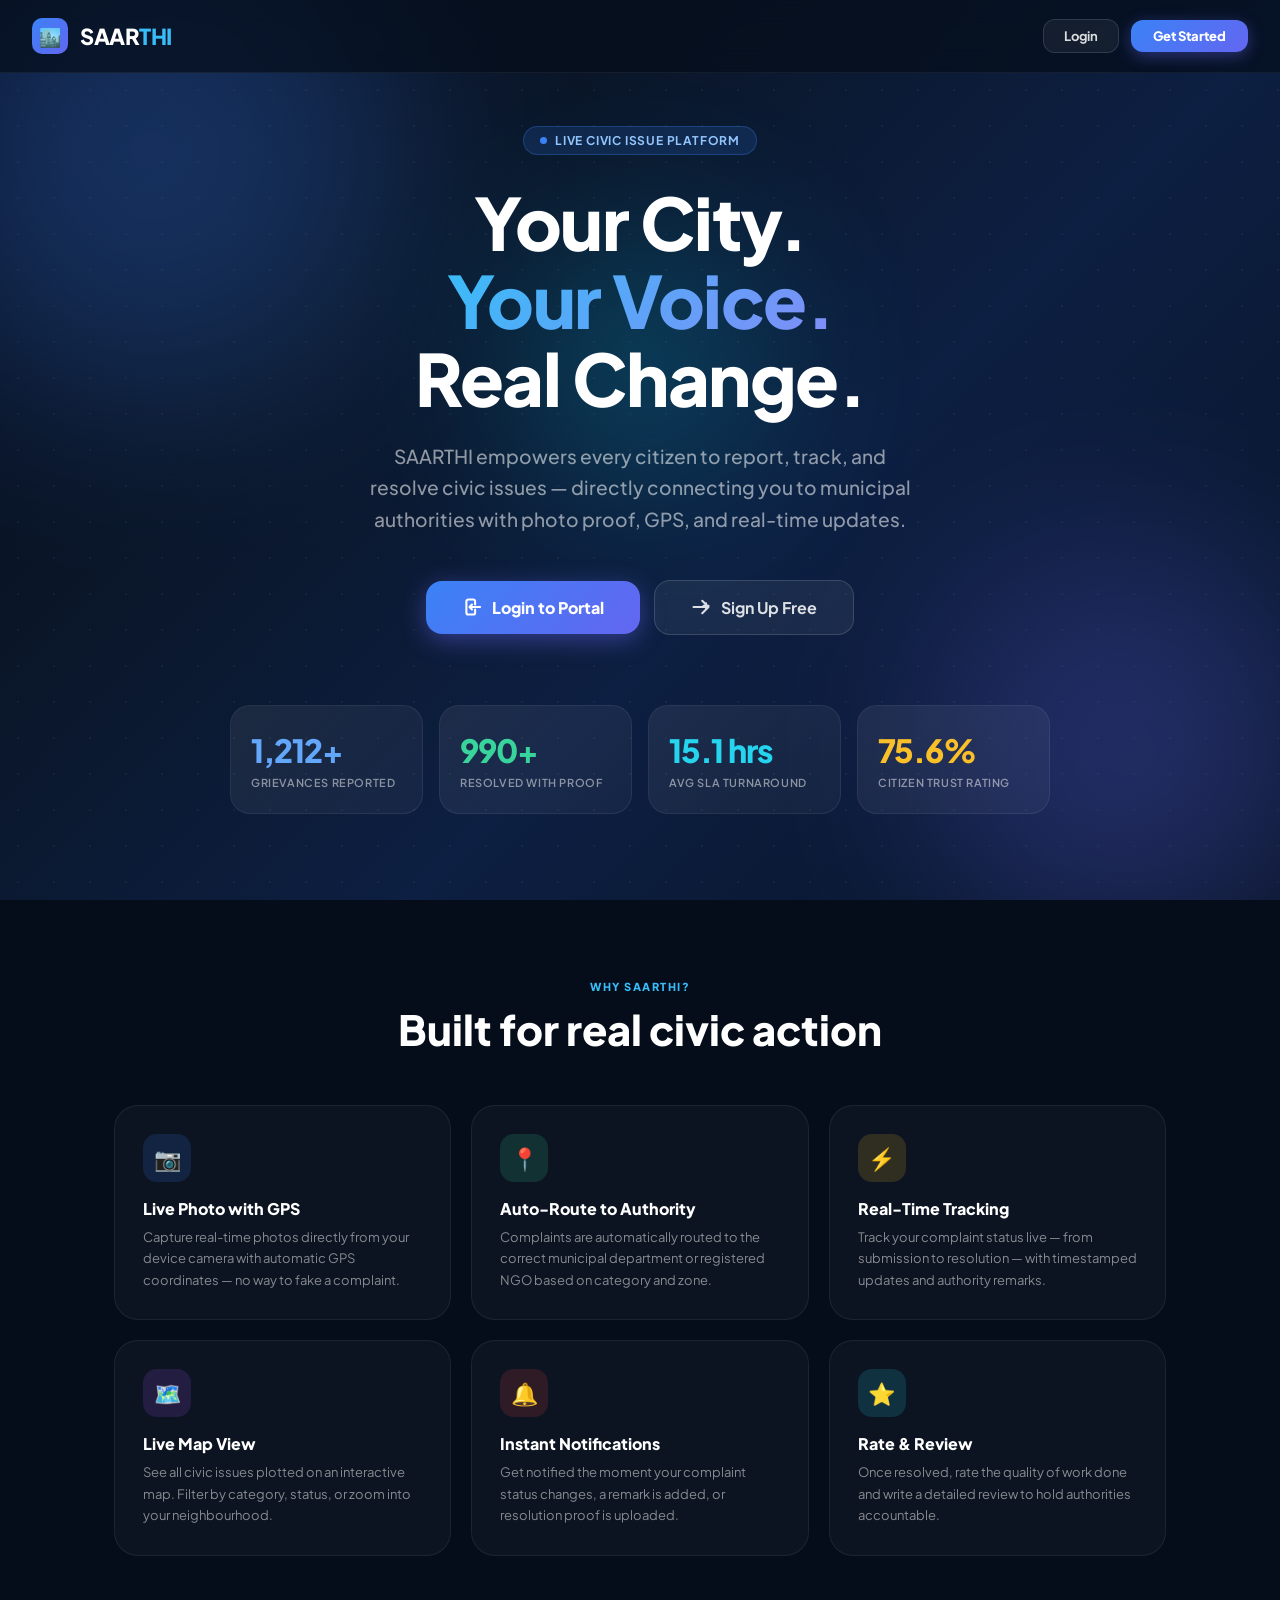
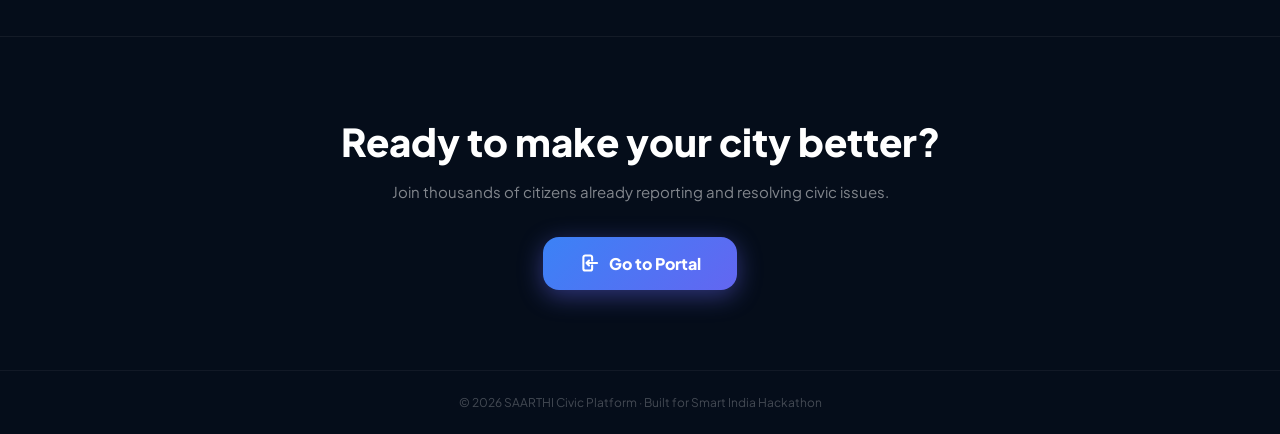
==== commit 8ca8777b: "welcome page" ====
--- a/index.html
+++ b/index.html
@@ -1,1672 +1,272 @@
 <!DOCTYPE html>
-<html lang="en" class="h-full bg-slate-50">
+<html lang="en">
 <head>
   <meta charset="UTF-8">
-  <meta name="viewport" content="width=device-width, initial-scale=1.0, maximum-scale=1.0, user-scalable=no">
-  <title>CivicSAARTHI — Civic Issue Reporting &amp; Resolution</title>
+  <meta name="viewport" content="width=device-width, initial-scale=1.0">
+  <title>SAARTHI — Civic Issue Reporting</title>
   <link rel="preconnect" href="https://fonts.googleapis.com">
   <link rel="preconnect" href="https://fonts.gstatic.com" crossorigin>
-  <link href="https://fonts.googleapis.com/css2?family=Plus+Jakarta+Sans:wght@400;500;600;700;800&family=Noto+Sans+Devanagari:wght@400;500;600;700;800&family=Inter:wght@400;500;600;700&display=swap" rel="stylesheet">
-  <script src="https://cdn.tailwindcss.com"></script>
-  <script>tailwind.config={darkMode:'class',theme:{extend:{fontFamily:{sans:['"Plus Jakarta Sans"','"Noto Sans Devanagari"','Inter','sans-serif']}}}}</script>
-  <script src="https://unpkg.com/lucide@latest"></script>
-  <link rel="stylesheet" href="https://unpkg.com/leaflet@1.9.4/dist/leaflet.css" crossorigin=""/>
-  <script src="https://unpkg.com/leaflet@1.9.4/dist/leaflet.js" crossorigin=""></script>
-  <script src="https://cdn.jsdelivr.net/npm/chart.js"></script>
+  <link href="https://fonts.googleapis.com/css2?family=Plus+Jakarta+Sans:wght@400;500;600;700;800;900&display=swap" rel="stylesheet">
   <style>
-    @keyframes slideDown{from{opacity:0;transform:translateY(-10px)}to{opacity:1;transform:translateY(0)}}
-    @keyframes fadeIn{from{opacity:0;transform:translateY(4px)}to{opacity:1;transform:translateY(0)}}
-    @keyframes flashOut{from{opacity:0.9}to{opacity:0}}
-    @keyframes shake{0%,100%{transform:translateX(0)}20%,60%{transform:translateX(-6px)}40%,80%{transform:translateX(6px)}}
-    @keyframes pulseBorder{0%,100%{border-color:#f59e0b}50%{border-color:#ef4444}}
-    @keyframes blink{0%,100%{opacity:1}50%{opacity:0.3}}
-    .animate-slideDown{animation:slideDown 0.25s cubic-bezier(0.16,1,0.3,1) forwards}
-    .animate-fadeIn{animation:fadeIn 0.25s ease-out forwards}
-    .animate-shake{animation:shake 0.4s ease-in-out}
-    .portal-card-citizen{transition:all 0.3s cubic-bezier(0.16,1,0.3,1)}
-    .portal-card-citizen:hover{transform:translateY(-4px);box-shadow:0 20px 35px -10px rgba(37,99,235,0.2);border-color:#3b82f6}
-    .portal-card-municipality{transition:all 0.3s cubic-bezier(0.16,1,0.3,1)}
-    .portal-card-municipality:hover{transform:translateY(-4px);box-shadow:0 20px 35px -10px rgba(16,185,129,0.2);border-color:#10b981}
-    .leaflet-popup-content-wrapper{padding:0;border-radius:1rem;overflow:hidden;box-shadow:0 20px 25px -5px rgba(0,0,0,0.1);border:1px solid #e2e8f0}
-    .leaflet-popup-content{margin:0}
-    .leaflet-popup-close-button{padding:8px 8px 0 0!important;color:#fff!important;font-size:18px!important;z-index:20}
-    .camera-shutter-flash{position:absolute;inset:0;background:white;opacity:0.9;z-index:30;animation:flashOut 0.3s ease-out forwards}
-    .duplicate-banner{animation:pulseBorder 2s ease-in-out infinite}
-    .cam-rec-dot{animation:blink 1.2s ease-in-out infinite}
-    ::-webkit-scrollbar{width:6px;height:6px}
-    ::-webkit-scrollbar-track{background:#f1f5f9}
-    ::-webkit-scrollbar-thumb{background:#cbd5e1;border-radius:9999px}
-    .lang-hi{font-family:'Noto Sans Devanagari',sans-serif}
-    /* Login split layout */
-    .login-page{min-height:100vh;display:flex;align-items:stretch}
-    .login-left{flex:0 0 45%;background:linear-gradient(135deg,#0f172a 0%,#1e3a8a 50%,#1d4ed8 100%);display:flex;flex-direction:column;align-items:center;justify-content:center;padding:3rem 2.5rem;position:relative;overflow:hidden}
-    .login-left::before{content:'';position:absolute;inset:0;background:url("data:image/svg+xml,%3Csvg width='60' height='60' viewBox='0 0 60 60' xmlns='http://www.w3.org/2000/svg'%3E%3Cg fill='none' fill-rule='evenodd'%3E%3Cg fill='%23ffffff' fill-opacity='0.04'%3E%3Cpath d='M36 34v-4h-2v4h-4v2h4v4h2v-4h4v-2h-4zm0-30V0h-2v4h-4v2h4v4h2V6h4V4h-4zM6 34v-4H4v4H0v2h4v4h2v-4h4v-2H6zM6 4V0H4v4H0v2h4v4h2V6h4V4H6z'/%3E%3C/g%3E%3C/g%3E%3C/svg%3E")}
-    .login-right{flex:1;display:flex;align-items:center;justify-content:center;padding:2rem;background:#f8fafc}
-    @media(max-width:768px){.login-page{flex-direction:column}.login-left{flex:none;padding:2rem 1.5rem;min-height:auto}.login-right{padding:1.5rem}}
+    *{margin:0;padding:0;box-sizing:border-box;}
+    body{font-family:'Plus Jakarta Sans',sans-serif;background:#050d1a;color:#fff;overflow-x:hidden;}
+
+    /* ── ANIMATED GRADIENT BG ── */
+    .hero-bg{
+      min-height:100vh;
+      background: linear-gradient(135deg, #060d1f 0%, #0a1628 30%, #0d1f42 60%, #071325 100%);
+      position:relative;
+      overflow:hidden;
+    }
+    .orb{position:absolute;border-radius:50%;filter:blur(80px);opacity:0.35;pointer-events:none;}
+    .orb1{width:600px;height:600px;background:radial-gradient(circle,#3b82f6,transparent);top:-150px;left:-150px;animation:float1 8s ease-in-out infinite;}
+    .orb2{width:500px;height:500px;background:radial-gradient(circle,#6366f1,transparent);bottom:-100px;right:-100px;animation:float2 10s ease-in-out infinite;}
+    .orb3{width:300px;height:300px;background:radial-gradient(circle,#06b6d4,transparent);top:40%;left:50%;transform:translate(-50%,-50%);animation:float3 7s ease-in-out infinite;}
+
+    @keyframes float1{0%,100%{transform:translate(0,0) scale(1);}50%{transform:translate(40px,30px) scale(1.1);}}
+    @keyframes float2{0%,100%{transform:translate(0,0) scale(1);}50%{transform:translate(-30px,-40px) scale(1.08);}}
+    @keyframes float3{0%,100%{transform:translate(-50%,-50%) scale(1);}50%{transform:translate(-50%,-55%) scale(1.15);}}
+
+    /* ── GRID DOTS ── */
+    .hero-bg::before{
+      content:'';position:absolute;inset:0;
+      background-image:radial-gradient(circle,rgba(255,255,255,0.04) 1px,transparent 1px);
+      background-size:36px 36px;
+      pointer-events:none;
+    }
+
+    /* ── NAV ── */
+    nav{position:fixed;top:0;left:0;right:0;z-index:50;padding:18px 32px;display:flex;align-items:center;justify-content:space-between;backdrop-filter:blur(12px);background:rgba(5,13,26,0.7);border-bottom:1px solid rgba(255,255,255,0.06);}
+    .nav-logo{display:flex;align-items:center;gap:12px;}
+    .nav-logo img{width:36px;height:36px;border-radius:10px;object-fit:cover;}
+    .nav-logo-fallback{width:36px;height:36px;border-radius:10px;background:linear-gradient(135deg,#3b82f6,#6366f1);display:flex;align-items:center;justify-content:center;font-size:18px;}
+    .logo-text{font-size:22px;font-weight:900;letter-spacing:-0.5px;}
+    .logo-text span{color:#38bdf8;}
+    nav .nav-right{display:flex;align-items:center;gap:12px;}
+    .btn-ghost{padding:8px 20px;border-radius:12px;font-weight:700;font-size:13px;color:rgba(255,255,255,0.85);background:rgba(255,255,255,0.06);border:1px solid rgba(255,255,255,0.12);cursor:pointer;text-decoration:none;transition:all 0.2s;}
+    .btn-ghost:hover{background:rgba(255,255,255,0.12);color:#fff;}
+    .btn-primary{padding:8px 22px;border-radius:12px;font-weight:800;font-size:13px;color:#fff;background:linear-gradient(135deg,#3b82f6,#6366f1);border:none;cursor:pointer;text-decoration:none;transition:all 0.2s;box-shadow:0 4px 16px rgba(99,102,241,0.4);}
+    .btn-primary:hover{transform:translateY(-1px);box-shadow:0 8px 24px rgba(99,102,241,0.5);}
+
+    /* ── HERO CONTENT ── */
+    .hero-content{position:relative;z-index:10;min-height:100vh;display:flex;flex-direction:column;align-items:center;justify-content:center;text-align:center;padding:120px 24px 80px;}
+
+    .badge{display:inline-flex;align-items:center;gap:8px;background:rgba(59,130,246,0.15);border:1px solid rgba(59,130,246,0.3);color:#93c5fd;font-size:12px;font-weight:700;letter-spacing:0.8px;text-transform:uppercase;padding:6px 16px;border-radius:100px;margin-bottom:28px;}
+    .badge-dot{width:7px;height:7px;border-radius:50%;background:#3b82f6;animation:pulse-dot 2s infinite;}
+    @keyframes pulse-dot{0%,100%{opacity:1;transform:scale(1);}50%{opacity:0.5;transform:scale(0.7);}}
+
+    h1{font-size:clamp(2.6rem,6vw,4.5rem);font-weight:900;line-height:1.08;letter-spacing:-1.5px;margin-bottom:24px;}
+    h1 .highlight{background:linear-gradient(135deg,#38bdf8,#818cf8);-webkit-background-clip:text;-webkit-text-fill-color:transparent;background-clip:text;}
+    .subtitle{font-size:clamp(1rem,2vw,1.2rem);color:rgba(255,255,255,0.55);max-width:560px;line-height:1.65;margin-bottom:44px;font-weight:500;}
+
+    /* ── CTA BUTTONS ── */
+    .cta-group{display:flex;align-items:center;gap:14px;flex-wrap:wrap;justify-content:center;margin-bottom:70px;}
+    .cta-main{display:inline-flex;align-items:center;gap:10px;padding:16px 36px;border-radius:16px;font-weight:800;font-size:16px;color:#fff;background:linear-gradient(135deg,#3b82f6,#6366f1);border:none;cursor:pointer;text-decoration:none;transition:all 0.25s;box-shadow:0 6px 24px rgba(99,102,241,0.45);}
+    .cta-main:hover{transform:translateY(-2px);box-shadow:0 12px 32px rgba(99,102,241,0.55);}
+    .cta-main svg{width:20px;height:20px;}
+    .cta-sec{display:inline-flex;align-items:center;gap:10px;padding:16px 36px;border-radius:16px;font-weight:700;font-size:16px;color:rgba(255,255,255,0.85);background:rgba(255,255,255,0.06);border:1px solid rgba(255,255,255,0.14);cursor:pointer;text-decoration:none;transition:all 0.25s;}
+    .cta-sec:hover{background:rgba(255,255,255,0.11);color:#fff;border-color:rgba(255,255,255,0.25);}
+
+    /* ── STATS GRID ── */
+    .stats-grid{display:grid;grid-template-columns:repeat(4,1fr);gap:16px;max-width:820px;width:100%;}
+    @media(max-width:700px){.stats-grid{grid-template-columns:repeat(2,1fr);}}
+    .stat-card{background:rgba(255,255,255,0.04);border:1px solid rgba(255,255,255,0.08);border-radius:20px;padding:24px 20px;text-align:left;transition:all 0.3s;position:relative;overflow:hidden;}
+    .stat-card::before{content:'';position:absolute;inset:0;background:linear-gradient(135deg,rgba(255,255,255,0.03),transparent);pointer-events:none;}
+    .stat-card:hover{border-color:rgba(255,255,255,0.16);background:rgba(255,255,255,0.07);transform:translateY(-3px);}
+    .stat-num{font-size:2rem;font-weight:900;letter-spacing:-1px;margin-bottom:6px;}
+    .stat-label{font-size:11px;font-weight:600;color:rgba(255,255,255,0.5);text-transform:uppercase;letter-spacing:0.6px;}
+
+    /* ── FEATURES SECTION ── */
+    .features-section{padding:80px 24px;max-width:1100px;margin:0 auto;}
+    .section-tag{font-size:11px;font-weight:800;letter-spacing:1.5px;text-transform:uppercase;color:#38bdf8;margin-bottom:12px;}
+    .section-title{font-size:clamp(1.8rem,3.5vw,2.6rem);font-weight:800;line-height:1.2;color:#fff;margin-bottom:50px;}
+    .features-grid{display:grid;grid-template-columns:repeat(3,1fr);gap:20px;}
+    @media(max-width:768px){.features-grid{grid-template-columns:1fr;}}
+    .feature-card{background:rgba(255,255,255,0.03);border:1px solid rgba(255,255,255,0.07);border-radius:24px;padding:28px;transition:all 0.3s;}
+    .feature-card:hover{border-color:rgba(255,255,255,0.14);background:rgba(255,255,255,0.06);transform:translateY(-4px);}
+    .feature-icon{width:48px;height:48px;border-radius:14px;display:flex;align-items:center;justify-content:center;font-size:22px;margin-bottom:16px;}
+    .feature-title{font-size:16px;font-weight:800;color:#fff;margin-bottom:8px;}
+    .feature-desc{font-size:13px;color:rgba(255,255,255,0.5);line-height:1.65;}
+
+    /* ── FOOTER CTA ── */
+    .footer-cta{padding:80px 24px;text-align:center;border-top:1px solid rgba(255,255,255,0.06);}
+    .footer-cta h2{font-size:clamp(1.8rem,3vw,2.5rem);font-weight:900;margin-bottom:16px;}
+    .footer-cta p{color:rgba(255,255,255,0.5);font-size:15px;margin-bottom:36px;}
+    .footer-bottom{padding:24px;text-align:center;color:rgba(255,255,255,0.25);font-size:12px;border-top:1px solid rgba(255,255,255,0.05);}
+
+    /* ── SCROLL FADE IN ── */
+    .fade-in{opacity:0;transform:translateY(30px);transition:opacity 0.7s ease,transform 0.7s ease;}
+    .fade-in.visible{opacity:1;transform:translateY(0);}
   </style>
 </head>
-<body class="h-full flex flex-col font-sans text-slate-800 antialiased selection:bg-indigo-500 selection:text-white pb-16 md:pb-0">
-
-  <!-- ===== TOP NAV ===== -->
-  <header class="sticky top-0 z-40 bg-white/95 backdrop-blur border-b border-slate-200 shadow-sm">
-    <div class="max-w-7xl mx-auto px-4 sm:px-6 lg:px-8">
-      <div class="flex items-center justify-between h-16">
-        <div class="flex items-center gap-3 cursor-pointer" onclick="app.navigateTo('login')">
-          <img src="logo.jpg" alt="SAARTHI Logo" class="w-10 h-10 rounded-xl object-cover shadow-md shadow-indigo-500/20" onerror="this.style.display='none';document.getElementById('nav-logo-fallback').style.display='flex'">
-          <div id="nav-logo-fallback" style="display:none" class="w-10 h-10 rounded-xl bg-gradient-to-tr from-indigo-700 via-blue-600 to-cyan-500 flex items-center justify-center text-white shadow-md"><i data-lucide="eye" class="w-6 h-6"></i></div>
-          <div>
-            <div class="flex items-center gap-2">
-              <span class="font-extrabold text-xl tracking-tight text-slate-900">SAAR<span class="text-indigo-600">THI</span></span>
-              <span class="text-[10px] uppercase font-bold tracking-wider px-1.5 py-0.5 rounded bg-indigo-100 text-indigo-800">GovTech</span>
-            </div>
-            <p class="text-xs text-slate-500 hidden sm:block" data-i18n="nav.tagline">Your city sees all, thanks to you.</p>
-          </div>
-        </div>
-        <nav id="main-nav" class="hidden md:flex items-center gap-1"></nav>
-        <div class="flex items-center gap-2">
-          <!-- Language Toggle -->
-          <button onclick="langModule.toggle()" id="lang-btn" class="flex items-center gap-1.5 px-3 py-1.5 rounded-lg border border-slate-200 bg-white hover:bg-indigo-50 text-xs font-bold text-slate-700 hover:text-indigo-700 transition shadow-sm">
-            <span id="lang-flag">🇮🇳</span><span id="lang-label">हिं</span>
-          </button>
-          <button onclick="app.toggleNotifications()" class="relative p-2 rounded-lg text-slate-600 hover:text-slate-900 hover:bg-slate-100 transition">
-            <i data-lucide="bell" class="w-5 h-5"></i>
-            <span id="notif-badge" class="hidden absolute top-1 right-1 w-4 h-4 bg-rose-500 text-[10px] font-bold text-white rounded-full flex items-center justify-center ring-2 ring-white">0</span>
-          </button>
-          <button id="nav-report-btn" onclick="app.startReportIssue()" class="hidden items-center gap-2 bg-gradient-to-r from-indigo-600 to-purple-600 hover:from-indigo-700 hover:to-purple-700 text-white px-4 py-2 rounded-xl text-sm font-semibold shadow-md transition transform active:scale-95">
-            <i data-lucide="camera" class="w-4 h-4"></i><span data-i18n="nav.report">Report Issue</span>
-          </button>
-        </div>
-      </div>
-    </div>
-  </header>
-
-  <!-- NOTIFICATIONS DRAWER -->
-  <div id="notifications-drawer" class="hidden fixed top-16 right-4 w-80 sm:w-96 max-h-[80vh] bg-white rounded-2xl shadow-2xl border border-slate-200 z-50 overflow-hidden flex flex-col animate-slideDown">
-    <div class="p-4 bg-slate-900 text-white flex items-center justify-between">
-      <div class="flex items-center gap-2"><i data-lucide="bell" class="w-4 h-4 text-indigo-400"></i><h3 class="font-bold text-sm" data-i18n="notif.title">Notifications &amp; Updates</h3></div>
-      <button onclick="app.markAllNotificationsRead()" class="text-xs text-indigo-300 hover:underline" data-i18n="notif.markread">Mark all read</button>
-    </div>
-    <div id="notifications-list" class="divide-y divide-slate-100 overflow-y-auto max-h-96 p-2"></div>
-  </div>
-
-  <main id="app-root" class="flex-1 overflow-x-hidden">
-
-    <!-- ===== LANDING PAGE ===== -->
-    <section id="view-landing" class="view-section">
-      <div class="relative bg-gradient-to-b from-slate-900 via-indigo-950 to-purple-950 text-white py-14 sm:py-20 overflow-hidden">
-        <div class="absolute inset-0 opacity-10 bg-[radial-gradient(#fff_1px,transparent_1px)] [background-size:16px_16px]"></div>
-        <div class="max-w-7xl mx-auto px-4 sm:px-6 lg:px-8 relative z-10 text-center">
-          <span class="inline-flex items-center gap-2 px-3 py-1 rounded-full bg-indigo-500/20 border border-indigo-400/30 text-cyan-300 text-xs font-semibold uppercase tracking-wider mb-5">
-            <i data-lucide="eye" class="w-3.5 h-3.5"></i> <span data-i18n="landing.welcome">Welcome to SAARTHI</span>
-          </span>
-          <h1 class="text-3xl sm:text-5xl lg:text-6xl font-extrabold tracking-tight text-white max-w-4xl mx-auto leading-tight">
-            <span data-i18n="landing.title">What are you?</span><br/>
-            <span class="bg-gradient-to-r from-indigo-400 via-cyan-300 to-emerald-400 bg-clip-text text-transparent" data-i18n="landing.subtitle">A Citizen or the Municipality?</span>
-          </h1>
-          <p class="mt-4 text-base sm:text-lg text-slate-300 max-w-2xl mx-auto leading-relaxed" data-i18n="landing.desc">Select your portal to report neighbourhood issues with live camera proof, or manage civic grievances as an authorized department.</p>
-          <div class="mt-10 grid grid-cols-1 lg:grid-cols-2 gap-6 max-w-5xl mx-auto text-left">
-
-            <!-- CITIZEN CARD -->
-            <div class="portal-card-citizen bg-white text-slate-900 rounded-3xl p-6 sm:p-8 border-2 border-blue-200 shadow-xl relative overflow-hidden flex flex-col justify-between">
-              <div class="absolute top-0 right-0 w-32 h-32 bg-blue-500/10 rounded-full blur-2xl pointer-events-none"></div>
-              <div>
-                <div class="flex items-center justify-between mb-4">
-                  <div class="w-14 h-14 rounded-2xl bg-gradient-to-tr from-blue-600 to-indigo-600 text-white flex items-center justify-center shadow-lg shadow-blue-500/30"><i data-lucide="user-check" class="w-7 h-7"></i></div>
-                  <span class="px-3 py-1 rounded-full bg-blue-100 text-blue-800 text-xs font-extrabold uppercase" data-i18n="landing.portal_a">Portal A • Citizen</span>
-                </div>
-                <h2 class="text-2xl font-extrabold text-slate-900" data-i18n="landing.citizen_title">I am a Citizen / Complainer</h2>
-                <p class="text-sm text-slate-600 mt-2 leading-relaxed" data-i18n="landing.citizen_desc">Notice a pothole, garbage dump, leaking pipe, or broken streetlight? Snap a live verified photo and submit in under 60 seconds.</p>
-                <ul class="mt-5 space-y-2.5 text-xs text-slate-700 font-medium">
-                  <li class="flex items-center gap-2"><i data-lucide="check-circle-2" class="w-4 h-4 text-blue-600 flex-shrink-0"></i><span data-i18n="landing.feat1">Live Camera Capture with GPS watermark</span></li>
-                  <li class="flex items-center gap-2"><i data-lucide="check-circle-2" class="w-4 h-4 text-blue-600 flex-shrink-0"></i><span data-i18n="landing.feat2">Neighbourhood Alerts — see what's already reported</span></li>
-                  <li class="flex items-center gap-2"><i data-lucide="check-circle-2" class="w-4 h-4 text-blue-600 flex-shrink-0"></i><span data-i18n="landing.feat3">Duplicate Prevention — no double-filing</span></li>
-                </ul>
-              </div>
-              <div class="mt-8 space-y-3 pt-6 border-t border-slate-100">
-                <button onclick="app.navigateTo('login','citizen')" class="w-full flex items-center justify-center gap-2 bg-gradient-to-r from-blue-600 to-indigo-600 hover:from-blue-700 hover:to-indigo-700 text-white font-bold py-4 rounded-2xl shadow-lg text-sm transition transform hover:-translate-y-0.5 active:scale-95">
-                  <i data-lucide="log-in" class="w-5 h-5"></i><span data-i18n="landing.citizen_btn">Login as Citizen</span>
-                </button>
-                <div class="mt-3 bg-slate-50 p-3 rounded-2xl border border-slate-200">
-                  <label class="text-[10px] font-bold uppercase text-slate-400 block mb-1" data-i18n="landing.track_label">Already filed? Track by ID</label>
-                  <div class="flex gap-2">
-                    <input type="text" id="home-track-input" placeholder="CIV-2026-000101" class="flex-1 bg-white border border-slate-200 rounded-xl px-3 py-2 text-xs font-mono text-slate-800 uppercase focus:outline-none focus:ring-2 focus:ring-blue-500">
-                    <button onclick="app.trackTicketById('home-track-input')" class="bg-blue-600 hover:bg-blue-700 text-white text-xs font-bold px-4 py-2 rounded-xl transition" data-i18n="landing.track_btn">Track</button>
-                  </div>
-                </div>
-              </div>
-            </div>
-
-            <!-- MUNICIPALITY CARD -->
-            <div class="portal-card-municipality bg-white text-slate-900 rounded-3xl p-6 sm:p-8 border-2 border-emerald-200 shadow-xl relative overflow-hidden flex flex-col justify-between">
-              <div class="absolute top-0 right-0 w-32 h-32 bg-emerald-500/10 rounded-full blur-2xl pointer-events-none"></div>
-              <div>
-                <div class="flex items-center justify-between mb-4">
-                  <div class="w-14 h-14 rounded-2xl bg-gradient-to-tr from-emerald-600 to-teal-700 text-white flex items-center justify-center shadow-lg shadow-emerald-500/30"><i data-lucide="landmark" class="w-7 h-7"></i></div>
-                  <span class="px-3 py-1 rounded-full bg-emerald-100 text-emerald-800 text-xs font-extrabold uppercase" data-i18n="landing.portal_b">Portal B • Municipality</span>
-                </div>
-                <h2 class="text-2xl font-extrabold text-slate-900" data-i18n="landing.muni_title">I am the Municipality / Authority</h2>
-                <p class="text-sm text-slate-600 mt-2 leading-relaxed" data-i18n="landing.muni_desc">For Municipal Corporations, PWD, Solid Waste, Jal Board, NGOs and RWAs to triage issues, dispatch workers, and upload resolution proof.</p>
-                <ul class="mt-5 space-y-2.5 text-xs text-slate-700 font-medium">
-                  <li class="flex items-center gap-2"><i data-lucide="check-circle-2" class="w-4 h-4 text-emerald-600 flex-shrink-0"></i><span data-i18n="landing.mfeat1">GIS Operational Command &amp; radius-based triage</span></li>
-                  <li class="flex items-center gap-2"><i data-lucide="check-circle-2" class="w-4 h-4 text-emerald-600 flex-shrink-0"></i><span data-i18n="landing.mfeat2">Field Team Dispatch &amp; SLA governance</span></li>
-                  <li class="flex items-center gap-2"><i data-lucide="check-circle-2" class="w-4 h-4 text-emerald-600 flex-shrink-0"></i><span data-i18n="landing.mfeat3">Upload After Evidence Photos to close cases</span></li>
-                </ul>
-              </div>
-              <div class="mt-8 pt-6 border-t border-slate-100">
-                <button onclick="app.navigateTo('login','municipality')" class="w-full flex items-center justify-center gap-2 bg-gradient-to-r from-emerald-600 to-teal-700 hover:from-emerald-700 hover:to-teal-800 text-white font-bold py-4 rounded-2xl shadow-lg text-sm transition transform hover:-translate-y-0.5 active:scale-95">
-                  <i data-lucide="shield" class="w-5 h-5"></i><span data-i18n="landing.muni_btn">Login as Municipality</span>
-                </button>
-                <button onclick="app.openAddOrgModal()" class="mt-3 w-full bg-emerald-50 hover:bg-emerald-100 text-emerald-800 font-semibold py-3 rounded-2xl text-xs flex items-center justify-center gap-1.5 transition">
-                  <i data-lucide="plus-circle" class="w-4 h-4 text-emerald-600"></i><span data-i18n="landing.register_dept">Register Department / NGO</span>
-                </button>
-              </div>
-            </div>
-          </div>
-
-          <div class="mt-14 grid grid-cols-2 md:grid-cols-4 gap-5 max-w-5xl mx-auto pt-8 border-t border-white/10 text-left">
-            <div class="bg-white/5 border border-white/10 p-7 rounded-2xl backdrop-blur hover:bg-white/10 transition">
-              <div class="text-3xl sm:text-4xl font-extrabold text-blue-400" id="stat-reported">0</div>
-              <div class="text-xs text-slate-300 mt-2 font-medium" data-i18n="stat.reported">Grievances Reported</div>
-            </div>
-            <div class="bg-white/5 border border-white/10 p-7 rounded-2xl backdrop-blur hover:bg-white/10 transition">
-              <div class="text-3xl sm:text-4xl font-extrabold text-emerald-400" id="stat-resolved">0</div>
-              <div class="text-xs text-slate-300 mt-2 font-medium" data-i18n="stat.resolved">Resolved with Proof</div>
-            </div>
-            <div class="bg-white/5 border border-white/10 p-7 rounded-2xl backdrop-blur hover:bg-white/10 transition">
-              <div class="text-3xl sm:text-4xl font-extrabold text-cyan-400" id="stat-sla">0</div>
-              <div class="text-xs text-slate-300 mt-2 font-medium" data-i18n="stat.sla">Avg SLA Turnaround</div>
-            </div>
-            <div class="bg-white/5 border border-white/10 p-7 rounded-2xl backdrop-blur hover:bg-white/10 transition">
-              <div class="text-3xl sm:text-4xl font-extrabold text-amber-400" id="stat-trust">0</div>
-              <div class="text-xs text-slate-300 mt-2 font-medium" data-i18n="stat.trust">Citizen Trust Rating</div>
-            </div>
-          </div>
-        </div>
-      </div>
-      <div class="py-16 max-w-7xl mx-auto px-4 sm:px-6 lg:px-8">
-        <div class="text-center max-w-3xl mx-auto mb-12">
-          <h2 class="text-xs uppercase font-bold text-indigo-600 tracking-wider" data-i18n="howit.label">The SAARTHI Workflow</h2>
-          <p class="mt-2 text-3xl font-bold text-slate-900" data-i18n="howit.title">How Complaints Reach Resolution</p>
-        </div>
-        <div class="grid grid-cols-1 md:grid-cols-4 gap-6">
-          <div class="bg-white p-6 rounded-3xl border border-slate-200 shadow-sm hover:shadow-md transition"><div class="w-12 h-12 rounded-2xl bg-blue-100 text-blue-600 flex items-center justify-center mb-4"><i data-lucide="camera" class="w-6 h-6"></i></div><h3 class="font-bold text-lg text-slate-900" data-i18n="step1.title">1. Snap Live Photo</h3><p class="text-sm text-slate-600 mt-2" data-i18n="step1.desc">Open the device camera. Capture real-time photo with live GPS &amp; timestamp.</p></div>
-          <div class="bg-white p-6 rounded-3xl border border-slate-200 shadow-sm hover:shadow-md transition"><div class="w-12 h-12 rounded-2xl bg-cyan-100 text-cyan-600 flex items-center justify-center mb-4"><i data-lucide="map-pin" class="w-6 h-6"></i></div><h3 class="font-bold text-lg text-slate-900" data-i18n="step2.title">2. Auto-Detect GPS</h3><p class="text-sm text-slate-600 mt-2" data-i18n="step2.desc">Accurate coordinates pinned on the interactive map with duplicate detection.</p></div>
-          <div class="bg-white p-6 rounded-3xl border border-slate-200 shadow-sm hover:shadow-md transition"><div class="w-12 h-12 rounded-2xl bg-amber-100 text-amber-600 flex items-center justify-center mb-4"><i data-lucide="send" class="w-6 h-6"></i></div><h3 class="font-bold text-lg text-slate-900" data-i18n="step3.title">3. Auto-Routing</h3><p class="text-sm text-slate-600 mt-2" data-i18n="step3.desc">Complaint routed automatically to the correct Municipal department or NGO.</p></div>
-          <div class="bg-white p-6 rounded-3xl border border-slate-200 shadow-sm hover:shadow-md transition"><div class="w-12 h-12 rounded-2xl bg-emerald-100 text-emerald-600 flex items-center justify-center mb-4"><i data-lucide="check-circle-2" class="w-6 h-6"></i></div><h3 class="font-bold text-lg text-slate-900" data-i18n="step4.title">4. Verified Resolution</h3><p class="text-sm text-slate-600 mt-2" data-i18n="step4.desc">Authorities upload after-work proof before the issue is officially closed.</p></div>
-        </div>
-      </div>
-    </section>
-
-    <!-- ===== UNIFIED LOGIN PAGE (Split Layout) ===== -->
-    <section id="view-login" class="view-section hidden">
-      <div class="login-page">
-        <!-- LEFT BRAND PANEL -->
-        <div class="login-left text-white">
-          <!-- Logo -->
-          <div class="relative z-10 flex flex-col items-center text-center max-w-sm">
-            <img src="logo.jpg" alt="SAARTHI Logo" class="w-24 h-24 rounded-3xl object-cover shadow-2xl shadow-black/30 mb-5 ring-4 ring-white/20" onerror="this.style.display='none';document.getElementById('login-logo-fallback').style.display='flex'">
-            <div id="login-logo-fallback" style="display:none" class="w-24 h-24 rounded-3xl bg-white/20 flex items-center justify-center mb-5 ring-4 ring-white/20">
-              <i data-lucide="eye" class="w-12 h-12 text-white"></i>
-            </div>
-            <h1 class="text-4xl font-extrabold tracking-tight">SAAR<span class="text-cyan-400">THI</span></h1>
-            <p class="text-blue-200 text-sm mt-1 font-medium" data-i18n="nav.tagline">Your city sees all, thanks to you.</p>
-            <div class="mt-8 space-y-4 text-left w-full">
-              <div class="flex items-start gap-3 bg-white/15 border border-white/25 rounded-2xl p-4 shadow-lg shadow-black/20">
-                <div class="w-8 h-8 rounded-xl bg-blue-400/30 flex items-center justify-center flex-shrink-0"><i data-lucide="camera" class="w-4 h-4 text-blue-300"></i></div>
-                <div><p class="font-semibold text-sm text-white" data-i18n="login.info1_title">Snap a Photo, Report Instantly</p><p class="text-xs text-blue-200 mt-0.5" data-i18n="login.info1_desc">Capture civic problems with your camera — pothole, garbage, broken light, water leak.</p></div>
-              </div>
-              <div class="flex items-start gap-3 bg-white/15 border border-white/25 rounded-2xl p-4 shadow-lg shadow-black/20">
-                <div class="w-8 h-8 rounded-xl bg-cyan-400/30 flex items-center justify-center flex-shrink-0"><i data-lucide="map-pin" class="w-4 h-4 text-cyan-300"></i></div>
-                <div><p class="font-semibold text-sm text-white" data-i18n="login.info2_title">GPS-Verified, Tamper-Proof</p><p class="text-xs text-blue-200 mt-0.5" data-i18n="login.info2_desc">Every complaint is tagged with live GPS coordinates and a timestamp watermark.</p></div>
-              </div>
-              <div class="flex items-start gap-3 bg-white/15 border border-white/25 rounded-2xl p-4 shadow-lg shadow-black/20">
-                <div class="w-8 h-8 rounded-xl bg-emerald-400/30 flex items-center justify-center flex-shrink-0"><i data-lucide="users" class="w-4 h-4 text-emerald-300"></i></div>
-                <div><p class="font-semibold text-sm text-white" data-i18n="login.info3_title">Know Your Neighbourhood</p><p class="text-xs text-blue-200 mt-0.5" data-i18n="login.info3_desc">See complaints filed around you — avoid duplicates, track resolutions together.</p></div>
-              </div>
-              <div class="flex items-start gap-3 bg-white/15 border border-white/25 rounded-2xl p-4 shadow-lg shadow-black/20">
-                <div class="w-8 h-8 rounded-xl bg-purple-400/30 flex items-center justify-center flex-shrink-0"><i data-lucide="shield-check" class="w-4 h-4 text-purple-300"></i></div>
-                <div><p class="font-semibold text-sm text-white" data-i18n="login.info4_title">Direct to Municipal Authority</p><p class="text-xs text-blue-200 mt-0.5" data-i18n="login.info4_desc">Complaints reach the right department automatically — PWD, Jal Board, Waste Dept.</p></div>
-              </div>
-            </div>
-            <div class="mt-8 flex items-center gap-3 text-xs text-blue-300">
-              <span class="flex items-center gap-1.5"><span class="w-2 h-2 rounded-full bg-emerald-400 animate-pulse"></span><span data-i18n="login.live">Live Platform</span></span>
-              <span>•</span><span>India GovTech 2026</span>
-              <span>•</span><span data-i18n="login.complaints">1,482+ Complaints</span>
-            </div>
-          </div>
-        </div>
-
-        <!-- RIGHT LOGIN PANEL -->
-        <div class="login-right">
-          <div class="w-full max-w-md">
-            <!-- Tab Switcher -->
-            <div class="flex rounded-2xl bg-slate-200 p-1 mb-6 gap-1">
-              <button onclick="loginModule.switchTab('citizen')" id="login-tab-citizen" class="flex-1 flex items-center justify-center gap-2 py-2.5 px-4 rounded-xl text-sm font-bold transition-all bg-white text-blue-700 shadow-sm">
-                <i data-lucide="user-check" class="w-4 h-4"></i><span data-i18n="login.tab_citizen">Citizen</span>
-              </button>
-              <button onclick="loginModule.switchTab('municipality')" id="login-tab-muni" class="flex-1 flex items-center justify-center gap-2 py-2.5 px-4 rounded-xl text-sm font-bold transition-all text-slate-500 hover:text-slate-700">
-                <i data-lucide="landmark" class="w-4 h-4"></i><span data-i18n="login.tab_muni">Municipality</span>
-              </button>
-            </div>
-
-            <!-- Error banner -->
-            <div id="login-error-banner" class="hidden mb-4 p-3 bg-rose-50 border border-rose-200 rounded-2xl text-xs text-rose-700 font-semibold flex items-center gap-2">
-              <i data-lucide="alert-circle" class="w-4 h-4"></i><span data-i18n="login.error">Invalid credentials. Please try again.</span>
-            </div>
-
-            <!-- CITIZEN FORM -->
-            <div id="login-form-citizen" class="space-y-1">
-              <div class="text-center mb-5">
-                <h2 class="text-2xl font-extrabold text-slate-900" data-i18n="login.citizen_heading">Welcome, Citizen</h2>
-                <p class="text-sm text-slate-500 mt-1" data-i18n="login.citizen_sub">Login to report and track civic issues in your area</p>
-              </div>
-              <div class="mb-4 p-3 bg-blue-50 border border-blue-200 rounded-2xl text-xs text-blue-700 flex items-center gap-2">
-                <i data-lucide="info" class="w-4 h-4 text-blue-500 flex-shrink-0"></i>
-                <span><strong data-i18n="demo.label">Demo:</strong> citizen@demo.com / citizen123</span>
-              </div>
-              <div class="space-y-4">
-                <div>
-                  <label class="text-xs font-bold uppercase text-slate-600 block mb-1.5" data-i18n="login.email">Email Address</label>
-                  <input type="email" id="citizen-login-email" value="citizen@demo.com" class="w-full bg-slate-50 border border-slate-200 rounded-xl px-4 py-3 text-sm text-slate-800 focus:outline-none focus:ring-2 focus:ring-blue-500">
-                </div>
-                <div>
-                  <label class="text-xs font-bold uppercase text-slate-600 block mb-1.5" data-i18n="login.password">Password</label>
-                  <input type="password" id="citizen-login-password" value="citizen123" class="w-full bg-slate-50 border border-slate-200 rounded-xl px-4 py-3 text-sm text-slate-800 focus:outline-none focus:ring-2 focus:ring-blue-500" onkeydown="if(event.key==='Enter')authModule.citizenLogin()">
-                </div>
-                <button onclick="authModule.citizenLogin()" class="w-full bg-gradient-to-r from-blue-600 to-indigo-600 hover:from-blue-700 hover:to-indigo-700 text-white font-bold py-3.5 rounded-2xl shadow-lg text-sm transition transform active:scale-95 flex items-center justify-center gap-2">
-                  <i data-lucide="log-in" class="w-5 h-5"></i><span data-i18n="login.btn_citizen">Login as Citizen</span>
-                </button>
-                <button onclick="authModule.citizenDemoLogin()" class="w-full bg-slate-100 hover:bg-slate-200 text-slate-700 font-semibold py-3 rounded-2xl text-sm transition flex items-center justify-center gap-2">
-                  <i data-lucide="zap" class="w-4 h-4 text-amber-500"></i><span data-i18n="login.demo">Quick Demo Login</span>
-                </button>
-              </div>
-            </div>
-
-            <!-- MUNICIPALITY FORM -->
-            <div id="login-form-muni" class="hidden space-y-1">
-              <div class="text-center mb-5">
-                <h2 class="text-2xl font-extrabold text-slate-900" data-i18n="login.muni_heading">Municipality Login</h2>
-                <p class="text-sm text-slate-500 mt-1" data-i18n="login.muni_sub">Command Center for authorized departments &amp; NGOs</p>
-              </div>
-              <div class="mb-4 p-3 bg-emerald-50 border border-emerald-200 rounded-2xl text-xs text-emerald-700 flex items-center gap-2">
-                <i data-lucide="info" class="w-4 h-4 text-emerald-500 flex-shrink-0"></i>
-                <span><strong data-i18n="demo.label">Demo:</strong> muni@demo.com / muni123</span>
-              </div>
-              <div class="space-y-4">
-                <div>
-                  <label class="text-xs font-bold uppercase text-slate-600 block mb-1.5" data-i18n="login.dept">Department / Organization</label>
-                  <select id="muni-login-dept" class="w-full bg-slate-50 border border-slate-200 rounded-xl px-4 py-3 text-sm text-slate-800 focus:outline-none focus:ring-2 focus:ring-emerald-500">
-                    <option value="PWD">PWD &amp; Road Maintenance</option>
-                    <option value="Waste">Solid Waste Management</option>
-                    <option value="Water">Jal Board &amp; Water Supply</option>
-                    <option value="Electric">Electricity &amp; Streetlights</option>
-                    <option value="Traffic">Traffic &amp; Infrastructure</option>
-                    <option value="Parks">Horticulture &amp; Parks</option>
-                  </select>
-                </div>
-                <div>
-                  <label class="text-xs font-bold uppercase text-slate-600 block mb-1.5" data-i18n="login.email">Official Email</label>
-                  <input type="email" id="muni-login-email" value="muni@demo.com" class="w-full bg-slate-50 border border-slate-200 rounded-xl px-4 py-3 text-sm text-slate-800 focus:outline-none focus:ring-2 focus:ring-emerald-500">
-                </div>
-                <div>
-                  <label class="text-xs font-bold uppercase text-slate-600 block mb-1.5" data-i18n="login.password">Password</label>
-                  <input type="password" id="muni-login-password" value="muni123" class="w-full bg-slate-50 border border-slate-200 rounded-xl px-4 py-3 text-sm text-slate-800 focus:outline-none focus:ring-2 focus:ring-emerald-500" onkeydown="if(event.key==='Enter')authModule.muniLogin()">
-                </div>
-                <button onclick="authModule.muniLogin()" class="w-full bg-gradient-to-r from-emerald-600 to-teal-700 hover:from-emerald-700 hover:to-teal-800 text-white font-bold py-3.5 rounded-2xl shadow-lg text-sm transition transform active:scale-95 flex items-center justify-center gap-2">
-                  <i data-lucide="shield" class="w-5 h-5"></i><span data-i18n="login.btn_muni">Login as Municipality</span>
-                </button>
-                <button onclick="authModule.muniDemoLogin()" class="w-full bg-slate-100 hover:bg-slate-200 text-slate-700 font-semibold py-3 rounded-2xl text-sm transition flex items-center justify-center gap-2">
-                  <i data-lucide="zap" class="w-4 h-4 text-amber-500"></i><span data-i18n="login.demo">Quick Demo Login</span>
-                </button>
-              </div>
-            </div>
-
-            <div class="mt-6 pt-5 border-t border-slate-200 text-center">
-              <p class="text-xs text-slate-400">SAARTHI — India GovTech 2026</p>
-            </div>
-          </div>
-        </div>
-      </div>
-    </section>
-
-    <!-- ===== CITIZEN DASHBOARD ===== -->
-    <section id="view-citizen-dashboard" class="view-section hidden py-6 max-w-7xl mx-auto px-4 sm:px-6 lg:px-8">
-      <div class="flex flex-col sm:flex-row items-start sm:items-center justify-between gap-4 bg-gradient-to-r from-blue-900 to-indigo-900 text-white p-6 sm:p-8 rounded-3xl shadow-lg mb-8">
-        <div>
-          <div class="flex items-center gap-2"><h2 class="text-2xl sm:text-3xl font-extrabold" id="citizen-welcome-name">Welcome!</h2><span class="px-2.5 py-0.5 rounded-full bg-emerald-500/20 border border-emerald-400/40 text-emerald-300 text-xs font-semibold" data-i18n="dash.verified">Verified Citizen</span></div>
-          <p class="text-blue-200 text-sm mt-1" data-i18n="dash.subtitle">Ward 42, Green Park Central • Help keep your neighbourhood clean</p>
-        </div>
-        <button onclick="app.startReportIssue()" class="flex items-center gap-2 bg-emerald-500 hover:bg-emerald-600 text-white font-bold px-6 py-3.5 rounded-2xl shadow-lg transition transform hover:scale-105 active:scale-95">
-          <i data-lucide="camera" class="w-5 h-5"></i><span data-i18n="dash.report_btn">Report New Issue</span>
-        </button>
-      </div>
-      <!-- Neighbourhood Banner -->
-      <div onclick="app.navigateTo('neighbourhood')" class="mb-6 cursor-pointer bg-gradient-to-r from-indigo-500 to-purple-600 text-white p-4 rounded-2xl flex items-center justify-between shadow-md hover:shadow-lg transition">
-        <div class="flex items-center gap-3">
-          <div class="w-10 h-10 bg-white/20 rounded-xl flex items-center justify-center"><i data-lucide="users" class="w-5 h-5"></i></div>
-          <div><p class="font-bold text-sm" data-i18n="nbr.banner_title">Your Neighbourhood Complaints</p><p class="text-xs text-indigo-200" data-i18n="nbr.banner_desc">See what your neighbours have already reported nearby</p></div>
-        </div>
-        <i data-lucide="arrow-right" class="w-5 h-5 text-white/70"></i>
-      </div>
-      <div class="grid grid-cols-2 lg:grid-cols-4 gap-4 mb-8">
-        <div class="bg-white p-5 rounded-2xl border border-slate-200 shadow-sm flex items-center justify-between"><div><p class="text-xs font-semibold text-slate-500 uppercase" data-i18n="kpi.total">My Complaints</p><h3 class="text-2xl font-bold text-slate-900 mt-1" id="citizen-stat-total">0</h3></div><div class="w-10 h-10 rounded-xl bg-blue-50 text-blue-600 flex items-center justify-center"><i data-lucide="file-text" class="w-5 h-5"></i></div></div>
-        <div class="bg-white p-5 rounded-2xl border border-slate-200 shadow-sm flex items-center justify-between"><div><p class="text-xs font-semibold text-slate-500 uppercase" data-i18n="kpi.inprogress">In Progress</p><h3 class="text-2xl font-bold text-blue-600 mt-1" id="citizen-stat-inprogress">0</h3></div><div class="w-10 h-10 rounded-xl bg-blue-50 text-blue-600 flex items-center justify-center"><i data-lucide="clock" class="w-5 h-5"></i></div></div>
-        <div class="bg-white p-5 rounded-2xl border border-slate-200 shadow-sm flex items-center justify-between"><div><p class="text-xs font-semibold text-slate-500 uppercase" data-i18n="kpi.resolved">Resolved</p><h3 class="text-2xl font-bold text-emerald-600 mt-1" id="citizen-stat-resolved">0</h3></div><div class="w-10 h-10 rounded-xl bg-emerald-50 text-emerald-600 flex items-center justify-center"><i data-lucide="check-circle" class="w-5 h-5"></i></div></div>
-        <div class="bg-white p-5 rounded-2xl border border-slate-200 shadow-sm flex items-center justify-between"><div><p class="text-xs font-semibold text-slate-500 uppercase" data-i18n="kpi.pending">Pending</p><h3 class="text-2xl font-bold text-amber-600 mt-1" id="citizen-stat-pending">0</h3></div><div class="w-10 h-10 rounded-xl bg-amber-50 text-amber-600 flex items-center justify-center"><i data-lucide="alert-circle" class="w-5 h-5"></i></div></div>
-      </div>
-      <div class="bg-white rounded-3xl border border-slate-200 shadow-sm overflow-hidden">
-        <div class="p-6 border-b border-slate-100 flex flex-col sm:flex-row sm:items-center justify-between gap-4">
-          <div><h3 class="text-lg font-bold text-slate-900" data-i18n="dash.my_complaints">My Submitted Complaints</h3><p class="text-xs text-slate-500" data-i18n="dash.my_complaints_sub">Track real-time progress, authority notes, and resolution proofs</p></div>
-          <select id="citizen-filter-status" onchange="app.renderCitizenComplaints()" class="text-xs font-medium bg-slate-50 border border-slate-200 rounded-xl px-3 py-2 text-slate-700 focus:outline-none focus:ring-2 focus:ring-blue-500">
-            <option value="all" data-i18n="filter.all">All Statuses</option><option value="Submitted" data-i18n="filter.submitted">Submitted</option><option value="Under Review" data-i18n="filter.review">Under Review</option><option value="In Progress" data-i18n="filter.inprogress">In Progress</option><option value="Resolved" data-i18n="filter.resolved">Resolved</option>
-          </select>
-        </div>
-        <div id="citizen-complaints-list" class="divide-y divide-slate-100"></div>
-      </div>
-    </section>
-
-    <!-- ===== NEIGHBOURHOOD VIEW ===== -->
-    <section id="view-neighbourhood" class="view-section hidden py-6 max-w-7xl mx-auto px-4 sm:px-6 lg:px-8">
-      <div class="flex items-center gap-4 mb-6">
-        <button onclick="app.navigateTo('citizen-dashboard')" class="p-2 rounded-xl border border-slate-200 bg-white text-slate-600 hover:text-slate-900 shadow-sm"><i data-lucide="arrow-left" class="w-5 h-5"></i></button>
-        <div><h1 class="text-2xl font-extrabold text-slate-900" data-i18n="nbr.title">Your Neighbourhood</h1><p class="text-xs text-slate-500" data-i18n="nbr.subtitle">Complaints filed within 1 km of your location</p></div>
-      </div>
-      <div class="bg-white rounded-3xl border border-slate-200 shadow-sm overflow-hidden mb-6 h-72"><div id="neighbourhood-map" class="w-full h-full z-0"></div></div>
-      <div class="flex flex-wrap gap-2 mb-5 items-center">
-        <span class="text-xs font-bold text-slate-600" data-i18n="filter.label">Filter:</span>
-        <button onclick="app.filterNeighbourhood('all')" id="nbr-filter-all" class="px-3 py-1.5 rounded-xl bg-slate-900 text-white text-xs font-semibold" data-i18n="filter.all">All</button>
-        <button onclick="app.filterNeighbourhood('Submitted')" id="nbr-filter-submitted" class="px-3 py-1.5 rounded-xl bg-rose-100 text-rose-800 text-xs font-semibold" data-i18n="filter.new">🔴 New</button>
-        <button onclick="app.filterNeighbourhood('In Progress')" id="nbr-filter-inprogress" class="px-3 py-1.5 rounded-xl bg-blue-100 text-blue-800 text-xs font-semibold" data-i18n="filter.inprogress">🔵 In Progress</button>
-        <button onclick="app.filterNeighbourhood('Resolved')" id="nbr-filter-resolved" class="px-3 py-1.5 rounded-xl bg-emerald-100 text-emerald-800 text-xs font-semibold" data-i18n="filter.resolved">🟢 Resolved</button>
-        <span class="ml-auto text-xs text-slate-500 font-medium" id="neighbourhood-count"></span>
-      </div>
-      <div id="neighbourhood-list" class="space-y-3"></div>
-    </section>
-
-    <!-- ===== REPORT WIZARD ===== -->
-    <section id="view-report-wizard" class="view-section hidden py-6 max-w-3xl mx-auto px-4 sm:px-6">
-      <div class="bg-white rounded-3xl border border-slate-200 shadow-sm p-6 mb-6">
-        <div class="flex items-center justify-between mb-4">
-          <div><span class="text-xs font-bold uppercase tracking-wider text-indigo-600">SAARTHI</span><h2 class="text-xl font-extrabold text-slate-900" data-i18n="wizard.title">Report a Civic Problem</h2></div>
-          <button onclick="app.cancelReportWizard()" class="p-2 text-slate-400 hover:text-slate-600 rounded-lg hover:bg-slate-100"><i data-lucide="x" class="w-5 h-5"></i></button>
-        </div>
-        <div class="flex items-center justify-between relative">
-          <div class="absolute left-0 top-1/2 -translate-y-1/2 w-full h-1 bg-slate-200 z-0"></div>
-          <div id="step-bar-progress" class="absolute left-0 top-1/2 -translate-y-1/2 h-1 bg-indigo-600 z-0 transition-all duration-300 w-1/4"></div>
-          <div class="relative z-10 flex flex-col items-center"><div id="step-node-1" class="w-8 h-8 rounded-full bg-indigo-600 text-white flex items-center justify-center font-bold text-xs shadow-md">1</div><span class="text-[10px] font-semibold text-slate-700 mt-1" data-i18n="wizard.step1">Live Photo</span></div>
-          <div class="relative z-10 flex flex-col items-center"><div id="step-node-2" class="w-8 h-8 rounded-full bg-slate-200 text-slate-600 flex items-center justify-center font-bold text-xs">2</div><span class="text-[10px] font-semibold text-slate-500 mt-1" data-i18n="wizard.step2">GPS Location</span></div>
-          <div class="relative z-10 flex flex-col items-center"><div id="step-node-3" class="w-8 h-8 rounded-full bg-slate-200 text-slate-600 flex items-center justify-center font-bold text-xs">3</div><span class="text-[10px] font-semibold text-slate-500 mt-1" data-i18n="wizard.step3">Details</span></div>
-          <div class="relative z-10 flex flex-col items-center"><div id="step-node-4" class="w-8 h-8 rounded-full bg-slate-200 text-slate-600 flex items-center justify-center font-bold text-xs">4</div><span class="text-[10px] font-semibold text-slate-500 mt-1" data-i18n="wizard.step4">Submit</span></div>
-        </div>
-      </div>
-
-      <!-- STEP 1: CAMERA -->
-      <div id="wizard-step-1" class="wizard-step bg-white rounded-3xl border border-slate-200 shadow-sm p-6">
-        <!-- Duplicate Warning -->
-        <div id="duplicate-warning-banner" class="hidden mb-5 p-4 bg-amber-50 border-2 border-amber-400 rounded-2xl duplicate-banner">
-          <div class="flex items-start gap-3">
-            <div class="w-8 h-8 rounded-lg bg-amber-100 text-amber-600 flex items-center justify-center flex-shrink-0"><i data-lucide="alert-triangle" class="w-4 h-4"></i></div>
-            <div class="flex-1">
-              <p class="font-bold text-amber-800 text-sm" data-i18n="dup.title">Similar complaint already filed nearby!</p>
-              <p class="text-xs text-amber-700 mt-0.5" data-i18n="dup.desc">Your neighbour already reported this type of issue. Consider tracking it instead.</p>
-              <div id="duplicate-complaint-list" class="mt-2 space-y-1.5"></div>
-              <div class="mt-3"><button onclick="app.dismissDuplicateWarning()" class="text-xs text-amber-600 underline font-semibold" data-i18n="dup.dismiss">My issue is at a different spot — continue filing</button></div>
-            </div>
-          </div>
-        </div>
-
-        <div class="text-center max-w-md mx-auto mb-6">
-          <div class="inline-flex items-center gap-1.5 px-3 py-1 rounded-full bg-amber-100 text-amber-800 text-xs font-semibold mb-2"><i data-lucide="shield-check" class="w-3.5 h-3.5"></i> <span data-i18n="cam.live_badge">Live Verification Feature</span></div>
-          <h3 class="text-xl font-extrabold text-slate-900" data-i18n="cam.title">Capture Live Photo of the Issue</h3>
-          <p class="text-xs text-slate-500 mt-1" data-i18n="cam.subtitle">A live photo helps authorities instantly authenticate the problem.</p>
-        </div>
-
-        <!-- Camera Viewport -->
-        <div class="relative bg-slate-950 rounded-2xl overflow-hidden aspect-[4/3] max-w-md mx-auto flex items-center justify-center shadow-inner border-2 border-slate-800">
-          <video id="camera-video" autoplay playsinline muted class="w-full h-full object-cover hidden"></video>
-          <img id="photo-preview" class="w-full h-full object-cover hidden" alt="Captured issue preview"/>
-          <canvas id="camera-canvas" class="hidden"></canvas>
-
-          <!-- LIVE DATE TIME OVERLAY (top-left, like CCTV) -->
-          <div id="camera-datetime-overlay" class="hidden absolute top-3 left-3 bg-black/70 backdrop-blur text-white font-mono text-[11px] px-2.5 py-1.5 rounded-lg flex items-center gap-2 z-10">
-            <span class="cam-rec-dot w-2 h-2 rounded-full bg-red-500 flex-shrink-0"></span>
-            <span id="cam-live-label" class="text-red-400 font-bold text-[10px] uppercase">LIVE</span>
-            <span id="cam-datetime-text" class="text-white">--:--:-- --/--/----</span>
-          </div>
-
-          <!-- Placeholder -->
-          <div id="camera-placeholder" class="flex flex-col items-center text-center p-6 text-slate-400">
-            <div class="w-16 h-16 rounded-full bg-slate-800 flex items-center justify-center text-indigo-400 mb-3 animate-pulse"><i data-lucide="camera" class="w-8 h-8"></i></div>
-            <p class="text-sm font-semibold text-slate-300" data-i18n="cam.placeholder_title">Camera is ready</p>
-            <p class="text-xs text-slate-500 mt-1" data-i18n="cam.placeholder_sub">Tap below to open live camera or snap via phone</p>
-          </div>
-
-          <!-- Flip Camera Overlay -->
-          <div id="camera-live-overlay" class="hidden absolute top-3 right-3 z-10">
-            <button onclick="cameraModule.switchCameraFacing()" class="p-2 rounded-full bg-black/60 text-white backdrop-blur hover:bg-black/80 transition"><i data-lucide="refresh-cw" class="w-4 h-4"></i></button>
-          </div>
-
-          <!-- GPS Watermark -->
-          <div id="photo-watermark-badge" class="hidden absolute bottom-3 left-3 right-3 bg-black/70 backdrop-blur text-white text-[11px] p-2 rounded-xl flex items-center justify-between">
-            <span class="flex items-center gap-1.5 font-medium truncate"><i data-lucide="map-pin" class="w-3.5 h-3.5 text-red-400 flex-shrink-0"></i><span id="watermark-gps-text">Detecting GPS...</span></span>
-            <span id="watermark-time-text" class="text-slate-400 text-[10px]">Just now</span>
-          </div>
-        </div>
-
-        <!-- Camera Buttons -->
-        <div class="max-w-md mx-auto mt-6 flex flex-col gap-3">
-          <div id="camera-btn-group-init" class="grid grid-cols-1 sm:grid-cols-2 gap-2.5">
-            <button onclick="cameraModule.startCamera()" class="flex items-center justify-center gap-2 bg-indigo-600 hover:bg-indigo-700 text-white font-bold py-3.5 px-4 rounded-2xl shadow-lg text-xs transition active:scale-95">
-              <i data-lucide="video" class="w-4 h-4"></i><span data-i18n="cam.open_live">Open Live Camera Stream</span>
-            </button>
-            <label class="flex items-center justify-center gap-2 bg-emerald-600 hover:bg-emerald-700 text-white font-bold py-3.5 px-4 rounded-2xl shadow-lg text-xs cursor-pointer transition active:scale-95">
-              <i data-lucide="camera" class="w-4 h-4"></i><span data-i18n="cam.snap_phone">Snap via Phone Camera</span>
-              <input type="file" accept="image/*" capture="environment" class="hidden" onchange="cameraModule.handleFileUpload(event)">
-            </label>
-          </div>
-          <div id="camera-btn-group-streaming" class="hidden flex items-center justify-center gap-4">
-            <button onclick="cameraModule.captureSnapshot()" class="flex items-center justify-center gap-2 bg-rose-600 hover:bg-rose-700 text-white font-bold px-8 py-4 rounded-2xl shadow-xl transition transform active:scale-95">
-              <span class="w-4 h-4 rounded-full bg-white animate-ping mr-1"></span><i data-lucide="aperture" class="w-5 h-5"></i><span data-i18n="cam.snap_now">Snap Photo Now</span>
-            </button>
-          </div>
-          <div id="camera-btn-group-preview" class="hidden flex gap-3">
-            <button onclick="cameraModule.retakePhoto()" class="flex-1 flex items-center justify-center gap-2 bg-slate-100 hover:bg-slate-200 text-slate-700 font-semibold py-3.5 rounded-2xl transition">
-              <i data-lucide="rotate-ccw" class="w-4 h-4"></i><span data-i18n="cam.retake">Retake</span>
-            </button>
-            <button onclick="app.wizardNext(2)" class="flex-1 flex items-center justify-center gap-2 bg-emerald-600 hover:bg-emerald-700 text-white font-bold py-3.5 rounded-2xl shadow-lg transition">
-              <span data-i18n="cam.next">Next: Location</span><i data-lucide="arrow-right" class="w-4 h-4"></i>
-            </button>
-          </div>
-          <div class="text-center mt-2">
-            <p class="text-[11px] text-slate-400"><span data-i18n="cam.pc_hint">PC testing?</span> <button type="button" onclick="cameraModule.loadPresetCivicPhoto()" class="text-indigo-600 underline font-semibold" data-i18n="cam.load_sample">Load Sample Civic Photo</button></p>
-          </div>
-        </div>
-      </div>
-
-      <!-- STEP 2: GPS -->
-      <div id="wizard-step-2" class="wizard-step hidden bg-white rounded-3xl border border-slate-200 shadow-sm p-6">
-        <div class="text-center max-w-md mx-auto mb-4">
-          <div class="inline-flex items-center gap-1.5 px-3 py-1 rounded-full bg-cyan-100 text-cyan-800 text-xs font-semibold mb-2"><i data-lucide="navigation" class="w-3.5 h-3.5"></i> <span data-i18n="gps.badge">Precise Location</span></div>
-          <h3 class="text-xl font-extrabold text-slate-900" data-i18n="gps.title">Confirm Location on Map</h3>
-          <p class="text-xs text-slate-500 mt-1" data-i18n="gps.subtitle">GPS detected. Drag the marker to adjust the exact spot.</p>
-        </div>
-        <div class="relative rounded-2xl overflow-hidden border border-slate-200 shadow-inner h-64 sm:h-80 mb-4 z-0">
-          <div id="wizard-leaflet-map" class="w-full h-full z-0"></div>
-          <button onclick="locationModule.detectLiveGPS()" class="absolute top-3 right-3 z-10 bg-white shadow-md text-slate-700 hover:text-indigo-600 text-xs font-semibold px-3 py-2 rounded-xl flex items-center gap-2 border border-slate-200">
-            <i data-lucide="crosshair" class="w-4 h-4 text-indigo-500"></i><span data-i18n="gps.recenter">Re-center GPS</span>
-          </button>
-        </div>
-        <div class="bg-slate-50 border border-slate-200 rounded-2xl p-4 mb-6">
-          <div class="flex items-start gap-3">
-            <div class="w-8 h-8 rounded-lg bg-indigo-100 text-indigo-600 flex items-center justify-center flex-shrink-0 mt-0.5"><i data-lucide="map-pin" class="w-4 h-4"></i></div>
-            <div class="flex-1">
-              <label class="text-[11px] font-bold uppercase text-slate-500" data-i18n="gps.address_label">Detected Address</label>
-              <input type="text" id="wizard-address-input" class="w-full bg-white border border-slate-200 rounded-lg px-3 py-1.5 text-xs text-slate-800 font-medium mt-1 focus:ring-2 focus:ring-indigo-500 focus:outline-none" value="Main Ring Road, Sector 14, Near Metro Pillar 84">
-              <div class="flex items-center gap-4 mt-2 text-[11px] text-slate-500 font-mono">
-                <span>Lat: <strong id="wizard-lat-display">28.6139</strong></span>
-                <span>Lng: <strong id="wizard-lng-display">77.2090</strong></span>
-                <span class="text-emerald-600 flex items-center gap-1"><i data-lucide="check" class="w-3 h-3"></i> <span data-i18n="gps.locked">GPS Locked</span></span>
-              </div>
-            </div>
-          </div>
-        </div>
-        <div class="flex gap-3">
-          <button onclick="app.wizardPrev(1)" class="flex-1 bg-slate-100 hover:bg-slate-200 text-slate-700 font-semibold py-3 rounded-2xl" data-i18n="btn.back">Back</button>
-          <button onclick="app.wizardNext(3)" class="flex-1 bg-indigo-600 hover:bg-indigo-700 text-white font-bold py-3 rounded-2xl shadow-md flex items-center justify-center gap-2">
-            <span data-i18n="gps.next">Next: Issue Details</span><i data-lucide="arrow-right" class="w-4 h-4"></i>
-          </button>
-        </div>
-      </div>
-
-      <!-- STEP 3: DETAILS -->
-      <div id="wizard-step-3" class="wizard-step hidden bg-white rounded-3xl border border-slate-200 shadow-sm p-6">
-        <h3 class="text-xl font-extrabold text-slate-900 mb-1" data-i18n="details.title">Issue Details</h3>
-        <p class="text-xs text-slate-500 mb-6" data-i18n="details.subtitle">Categorize the issue to route it to the correct department.</p>
-        <label class="block text-xs font-bold uppercase text-slate-600 mb-2" data-i18n="details.category_label">Select Category *</label>
-        <div id="category-selector-grid" class="grid grid-cols-2 sm:grid-cols-3 gap-2.5 mb-6"></div>
-        <div class="mb-4"><label class="block text-xs font-bold uppercase text-slate-600 mb-1" data-i18n="details.title_label">Issue Title *</label><input type="text" id="wizard-title-input" placeholder="e.g., Deep dangerous pothole on main intersection" class="w-full bg-slate-50 border border-slate-200 rounded-xl px-4 py-2.5 text-sm text-slate-800 focus:bg-white focus:ring-2 focus:ring-indigo-500 focus:outline-none"></div>
-        <div class="mb-4">
-          <label class="block text-xs font-bold uppercase text-slate-600 mb-1" data-i18n="details.severity_label">Severity / Urgency</label>
-          <div class="grid grid-cols-3 gap-2">
-            <label class="cursor-pointer border border-slate-200 rounded-xl p-2.5 text-center flex flex-col items-center hover:bg-slate-50 has-[:checked]:border-blue-500 has-[:checked]:bg-blue-50"><input type="radio" name="wizard-priority" value="Low" class="hidden"><span class="text-xs font-bold text-slate-700">&#x1F7E2; <span data-i18n="priority.low">Low</span></span><span class="text-[10px] text-slate-400" data-i18n="priority.low_desc">Minor aesthetic</span></label>
-            <label class="cursor-pointer border border-slate-200 rounded-xl p-2.5 text-center flex flex-col items-center hover:bg-slate-50 has-[:checked]:border-amber-500 has-[:checked]:bg-amber-50"><input type="radio" name="wizard-priority" value="Medium" checked class="hidden"><span class="text-xs font-bold text-amber-700">&#x1F7E1; <span data-i18n="priority.med">Medium</span></span><span class="text-[10px] text-slate-400" data-i18n="priority.med_desc">Normal priority</span></label>
-            <label class="cursor-pointer border border-slate-200 rounded-xl p-2.5 text-center flex flex-col items-center hover:bg-slate-50 has-[:checked]:border-rose-500 has-[:checked]:bg-rose-50"><input type="radio" name="wizard-priority" value="High" class="hidden"><span class="text-xs font-bold text-rose-700">&#x1F534; <span data-i18n="priority.high">High</span></span><span class="text-[10px] text-slate-400" data-i18n="priority.high_desc">Hazardous</span></label>
-          </div>
-        </div>
-        <div class="mb-6"><label class="block text-xs font-bold uppercase text-slate-600 mb-1" data-i18n="details.desc_label">Detailed Description *</label><textarea id="wizard-desc-input" rows="3" placeholder="Details, landmarks, how long has this persisted..." class="w-full bg-slate-50 border border-slate-200 rounded-xl p-3 text-sm text-slate-800 focus:bg-white focus:ring-2 focus:ring-indigo-500 focus:outline-none"></textarea></div>
-        <div class="flex gap-3">
-          <button onclick="app.wizardPrev(2)" class="flex-1 bg-slate-100 hover:bg-slate-200 text-slate-700 font-semibold py-3 rounded-2xl" data-i18n="btn.back">Back</button>
-          <button onclick="app.wizardNext(4)" class="flex-1 bg-indigo-600 hover:bg-indigo-700 text-white font-bold py-3 rounded-2xl shadow-md flex items-center justify-center gap-2">
-            <span data-i18n="details.next">Next: Review</span><i data-lucide="arrow-right" class="w-4 h-4"></i>
-          </button>
-        </div>
-      </div>
-
-      <!-- STEP 4: REVIEW -->
-      <div id="wizard-step-4" class="wizard-step hidden bg-white rounded-3xl border border-slate-200 shadow-sm p-6">
-        <h3 class="text-xl font-extrabold text-slate-900 mb-1" data-i18n="review.title">Review Your Complaint</h3>
-        <p class="text-xs text-slate-500 mb-6" data-i18n="review.subtitle">Verify the details below before submitting.</p>
-        <div class="bg-slate-50 rounded-2xl p-4 border border-slate-200 space-y-4 mb-6">
-          <div class="flex gap-4">
-            <img id="review-photo" class="w-24 h-24 object-cover rounded-xl border border-slate-300" src="" alt=""/>
-            <div class="flex-1">
-              <span id="review-category-badge" class="px-2 py-0.5 rounded-md bg-indigo-100 text-indigo-800 text-[10px] font-bold uppercase">—</span>
-              <h4 id="review-title" class="font-bold text-slate-900 text-base mt-1">—</h4>
-              <p id="review-address" class="text-xs text-slate-500 flex items-center gap-1 mt-1"><i data-lucide="map-pin" class="w-3.5 h-3.5 text-red-500 inline"></i> —</p>
-              <div class="text-[11px] text-slate-500 mt-1"><span data-i18n="review.priority">Priority:</span> <strong id="review-priority" class="text-amber-600">—</strong></div>
-            </div>
-          </div>
-          <div class="pt-3 border-t border-slate-200 text-xs text-slate-600"><span class="font-bold" data-i18n="review.desc_label">Description:</span><p id="review-desc" class="mt-0.5 text-slate-700 italic">—</p></div>
-          <div class="flex items-center justify-between text-[11px] text-slate-500 bg-white p-2.5 rounded-xl border border-slate-200"><span data-i18n="review.routing">Routing to:</span><span class="font-bold text-indigo-700" id="review-target-dept">—</span></div>
-        </div>
-        <div class="flex gap-3">
-          <button onclick="app.wizardPrev(3)" class="flex-1 bg-slate-100 hover:bg-slate-200 text-slate-700 font-semibold py-3.5 rounded-2xl" data-i18n="review.edit">Edit</button>
-          <button id="btn-submit-complaint" onclick="app.submitNewComplaint()" class="flex-1 bg-gradient-to-r from-emerald-600 to-teal-600 hover:from-emerald-700 hover:to-teal-700 text-white font-bold py-3.5 rounded-2xl shadow-xl flex items-center justify-center gap-2">
-            <i data-lucide="check-circle" class="w-5 h-5"></i><span data-i18n="review.submit">Confirm &amp; Submit</span>
-          </button>
-        </div>
-      </div>
-
-      <!-- SUCCESS -->
-      <div id="wizard-success" class="hidden bg-white rounded-3xl border border-slate-200 shadow-sm p-8 text-center">
-        <div class="w-16 h-16 rounded-full bg-emerald-100 text-emerald-600 flex items-center justify-center mx-auto mb-4 animate-bounce"><i data-lucide="check" class="w-8 h-8"></i></div>
-        <span class="text-xs uppercase font-bold text-emerald-600 tracking-wider" data-i18n="success.badge">Complaint Registered!</span>
-        <h2 class="text-2xl font-extrabold text-slate-900 mt-1" id="success-citizen-name">Thank You!</h2>
-        <div class="my-6 p-4 bg-slate-50 rounded-2xl border border-dashed border-slate-300 max-w-sm mx-auto">
-          <p class="text-[11px] text-slate-400 uppercase font-semibold" data-i18n="success.id_label">Your Tracking ID</p>
-          <p id="success-complaint-id" class="text-xl font-mono font-extrabold text-indigo-600 tracking-wider mt-0.5">—</p>
-        </div>
-        <div class="flex flex-col sm:flex-row justify-center gap-3">
-          <button onclick="app.viewComplaintDetails(app.latestSubmittedId)" class="bg-indigo-600 hover:bg-indigo-700 text-white font-bold px-6 py-3 rounded-2xl shadow-md" data-i18n="success.view_btn">View Timeline</button>
-          <button onclick="app.navigateTo('citizen-dashboard')" class="bg-slate-100 hover:bg-slate-200 text-slate-700 font-semibold px-6 py-3 rounded-2xl" data-i18n="success.back_btn">Back to Dashboard</button>
-        </div>
-      </div>
-    </section>
-
-    <!-- ===== COMPLAINT DETAILS ===== -->
-    <section id="view-complaint-details" class="view-section hidden py-6 max-w-5xl mx-auto px-4 sm:px-6">
-      <div class="flex items-center justify-between mb-6">
-        <button onclick="app.navigateBackFromDetails()" class="flex items-center gap-2 text-sm font-semibold text-slate-600 hover:text-slate-900 bg-white px-4 py-2 rounded-xl border border-slate-200 shadow-sm transition"><i data-lucide="arrow-left" class="w-4 h-4"></i><span data-i18n="btn.back">Back</span></button>
-        <div class="flex items-center gap-2">
-          <span id="detail-status-pill" class="px-3 py-1 rounded-full text-xs font-bold uppercase bg-blue-100 text-blue-800">—</span>
-          <span id="detail-priority-pill" class="px-2.5 py-1 rounded-full text-xs font-bold bg-amber-100 text-amber-800">—</span>
-        </div>
-      </div>
-      <div class="grid grid-cols-1 lg:grid-cols-3 gap-6">
-        <div class="lg:col-span-2 space-y-6">
-          <div class="bg-white rounded-3xl border border-slate-200 shadow-sm p-6">
-            <div class="flex items-center justify-between mb-2">
-              <span id="detail-id" class="font-mono text-xs font-bold text-indigo-600 bg-indigo-50 px-2.5 py-1 rounded-lg">—</span>
-              <span id="detail-timestamp" class="text-xs text-slate-400">—</span>
-            </div>
-            <h1 id="detail-title" class="text-2xl font-extrabold text-slate-900 mt-2">—</h1>
-            <p id="detail-desc" class="text-sm text-slate-600 mt-3 leading-relaxed">—</p>
-            <div class="mt-6 pt-4 border-t border-slate-100 flex flex-wrap gap-4 text-xs text-slate-500">
-              <div><span class="text-slate-400 block text-[10px] uppercase font-bold" data-i18n="detail.category">Category</span><span id="detail-category" class="font-semibold text-slate-800">—</span></div>
-              <div><span class="text-slate-400 block text-[10px] uppercase font-bold" data-i18n="detail.dept">Assigned Department</span><span id="detail-dept" class="font-semibold text-slate-800">—</span></div>
-              <div><span class="text-slate-400 block text-[10px] uppercase font-bold" data-i18n="detail.reporter">Reported By</span><span id="detail-reporter" class="font-semibold text-slate-800">—</span></div>
-            </div>
-          </div>
-          <div class="bg-white rounded-3xl border border-slate-200 shadow-sm p-6">
-            <h3 class="text-sm font-bold uppercase tracking-wider text-slate-700 mb-4 flex items-center gap-2"><i data-lucide="image" class="w-4 h-4 text-indigo-600"></i> <span data-i18n="detail.photos">Photographic Evidence</span></h3>
-            <div class="grid grid-cols-1 sm:grid-cols-2 gap-4">
-              <div class="space-y-2">
-                <div class="flex items-center justify-between text-xs font-semibold text-slate-600"><span class="flex items-center gap-1.5 text-rose-600"><span class="w-2 h-2 rounded-full bg-rose-500"></span> <span data-i18n="detail.before">Before (Citizen)</span></span><span class="text-[10px] bg-slate-100 px-1.5 py-0.5 rounded text-slate-500" data-i18n="detail.verified">Live Verified</span></div>
-                <div class="rounded-2xl overflow-hidden border border-slate-200 aspect-[4/3] bg-slate-100"><img id="detail-photo-before" src="" class="w-full h-full object-cover" alt=""></div>
-              </div>
-              <div class="space-y-2">
-                <div class="flex items-center justify-between text-xs font-semibold text-slate-600"><span class="flex items-center gap-1.5 text-emerald-600"><span class="w-2 h-2 rounded-full bg-emerald-500"></span> <span data-i18n="detail.after">After (Municipality)</span></span><span id="detail-evidence-badge" class="text-[10px] bg-amber-100 text-amber-800 px-1.5 py-0.5 rounded" data-i18n="detail.pending">Pending</span></div>
-                <div class="rounded-2xl overflow-hidden border border-slate-200 aspect-[4/3] bg-slate-50 flex items-center justify-center relative">
-                  <img id="detail-photo-after" src="" class="w-full h-full object-cover hidden" alt="">
-                  <div id="detail-photo-after-placeholder" class="text-center p-4 text-slate-400"><i data-lucide="hard-hat" class="w-8 h-8 mx-auto mb-2 text-slate-300"></i><p class="text-xs font-medium" data-i18n="detail.wip">Work in progress</p></div>
-                </div>
-              </div>
-            </div>
-          </div>
-          <div class="bg-white rounded-3xl border border-slate-200 shadow-sm p-6">
-            <h3 class="text-sm font-bold uppercase tracking-wider text-slate-700 mb-3 flex items-center gap-2"><i data-lucide="map-pin" class="w-4 h-4 text-indigo-600"></i> <span data-i18n="detail.location">Geolocation</span></h3>
-            <p id="detail-address-text" class="text-xs text-slate-600 mb-3 font-medium">—</p>
-            <div id="detail-mini-map" class="h-48 rounded-2xl border border-slate-200 overflow-hidden z-0"></div>
-          </div>
-        </div>
-        <div class="space-y-6">
-          <!-- CITIZEN STAR RATING (shown only for Resolved/Closed complaints) -->
-          <div id="citizen-rating-card" class="hidden bg-white border-2 border-amber-200 rounded-3xl shadow-sm p-6">
-            <div class="flex items-center gap-2 mb-1"><i data-lucide="star" class="w-5 h-5 text-amber-400"></i><h3 class="font-bold text-sm text-slate-900">Rate this Resolution</h3></div>
-            <p class="text-xs text-slate-500 mb-5">How satisfied are you with how this issue was handled?</p>
-            <div class="flex items-center justify-center gap-3 mb-3" id="detail-star-row">
-              <button onclick="app.rateComplaint(app.activeComplaintId,1)" class="star-rate-btn text-5xl text-slate-300 hover:text-amber-400 transition transform hover:scale-110 leading-none" data-val="1">★</button>
-              <button onclick="app.rateComplaint(app.activeComplaintId,2)" class="star-rate-btn text-5xl text-slate-300 hover:text-amber-400 transition transform hover:scale-110 leading-none" data-val="2">★</button>
-              <button onclick="app.rateComplaint(app.activeComplaintId,3)" class="star-rate-btn text-5xl text-slate-300 hover:text-amber-400 transition transform hover:scale-110 leading-none" data-val="3">★</button>
-              <button onclick="app.rateComplaint(app.activeComplaintId,4)" class="star-rate-btn text-5xl text-slate-300 hover:text-amber-400 transition transform hover:scale-110 leading-none" data-val="4">★</button>
-              <button onclick="app.rateComplaint(app.activeComplaintId,5)" class="star-rate-btn text-5xl text-slate-300 hover:text-amber-400 transition transform hover:scale-110 leading-none" data-val="5">★</button>
-            </div>
-            <p id="detail-star-label" class="text-center text-xs font-semibold text-slate-400">Tap a star to rate</p>
-            <p id="detail-already-rated" class="hidden text-center text-xs font-bold text-emerald-600 mt-2">✓ Your feedback was saved!</p>
-          </div>
-          <div class="bg-white rounded-3xl border border-slate-200 shadow-sm p-6">
-            <h3 class="text-sm font-bold uppercase tracking-wider text-slate-700 mb-4 flex items-center gap-2"><i data-lucide="history" class="w-4 h-4 text-indigo-600"></i> <span data-i18n="timeline.title">Timeline</span></h3>
-            <div id="detail-timeline-flow" class="relative pl-6 space-y-6 before:absolute before:left-2 before:top-2 before:bottom-2 before:w-0.5 before:bg-slate-200"></div>
-          </div>
-        </div>
-      </div>
-    </section>
-
-    <!-- ===== AUTHORITY DASHBOARD ===== -->
-    <section id="view-authority-dashboard" class="view-section hidden py-6 max-w-7xl mx-auto px-4 sm:px-6 lg:px-8">
-      <div class="flex flex-col md:flex-row md:items-center justify-between gap-4 bg-slate-900 text-white p-6 sm:p-8 rounded-3xl shadow-lg mb-8">
-        <div>
-          <div class="flex items-center gap-2"><span id="auth-org-badge" class="px-2.5 py-0.5 rounded-full bg-emerald-500/30 border border-emerald-400 text-emerald-300 text-xs font-bold">Municipal Corp</span><span class="text-xs text-slate-400" data-i18n="auth.authorized">Authorized Resolution Body</span></div>
-          <h1 id="auth-org-title" class="text-2xl sm:text-3xl font-extrabold mt-1">PWD &amp; Road Maintenance</h1>
-          <p class="text-xs text-slate-400 mt-1"><span data-i18n="auth.logged_as">Logged in as:</span> <span id="auth-officer-name" class="text-white font-semibold">Municipality Officer</span></p>
-        </div>
-        <button onclick="app.navigateTo('map-view')" class="flex items-center gap-2 bg-emerald-600 hover:bg-emerald-700 text-white text-xs font-bold px-4 py-2.5 rounded-xl shadow-md transition">
-          <i data-lucide="map" class="w-4 h-4"></i><span data-i18n="auth.map_btn">Geographic Map View</span>
-        </button>
-      </div>
-      <div class="grid grid-cols-2 lg:grid-cols-6 gap-4 mb-8">
-        <div class="bg-white p-4 rounded-2xl border border-slate-200 shadow-sm"><p class="text-[10px] font-bold text-slate-400 uppercase" data-i18n="kpi.assigned">Assigned</p><p class="text-2xl font-extrabold text-slate-900 mt-1" id="auth-kpi-assigned">0</p></div>
-        <div class="bg-white p-4 rounded-2xl border border-slate-200 shadow-sm"><p class="text-[10px] font-bold text-rose-500 uppercase" data-i18n="kpi.new">New</p><p class="text-2xl font-extrabold text-rose-600 mt-1" id="auth-kpi-new">0</p></div>
-        <div class="bg-white p-4 rounded-2xl border border-slate-200 shadow-sm"><p class="text-[10px] font-bold text-blue-500 uppercase" data-i18n="kpi.inprogress">In Progress</p><p class="text-2xl font-extrabold text-blue-600 mt-1" id="auth-kpi-inprogress">0</p></div>
-        <div class="bg-white p-4 rounded-2xl border border-slate-200 shadow-sm"><p class="text-[10px] font-bold text-emerald-500 uppercase" data-i18n="kpi.resolved">Resolved</p><p class="text-2xl font-extrabold text-emerald-600 mt-1" id="auth-kpi-resolved">0</p></div>
-        <div class="bg-white p-4 rounded-2xl border border-slate-200 shadow-sm"><p class="text-[10px] font-bold text-amber-500 uppercase" data-i18n="kpi.urgent">High Priority</p><p class="text-2xl font-extrabold text-amber-600 mt-1" id="auth-kpi-urgent">0</p></div>
-        <div class="bg-white p-4 rounded-2xl border border-slate-200 shadow-sm"><p class="text-[10px] font-bold text-cyan-600 uppercase" data-i18n="kpi.sla">Avg SLA</p><p class="text-2xl font-extrabold text-cyan-700 mt-1">14.2h</p></div>
-      </div>
-      <div class="grid grid-cols-1 lg:grid-cols-3 gap-6 mb-8">
-        <div class="bg-white p-5 rounded-3xl border border-slate-200 shadow-sm"><h3 class="text-xs font-bold uppercase tracking-wider text-slate-500 mb-3" data-i18n="chart.category">By Category</h3><div class="h-48 relative"><canvas id="chart-categories"></canvas></div></div>
-        <div class="bg-white p-5 rounded-3xl border border-slate-200 shadow-sm"><h3 class="text-xs font-bold uppercase tracking-wider text-slate-500 mb-3" data-i18n="chart.status">Status Distribution</h3><div class="h-48 relative"><canvas id="chart-statuses"></canvas></div></div>
-        <div class="bg-white p-5 rounded-3xl border border-slate-200 shadow-sm"><h3 class="text-xs font-bold uppercase tracking-wider text-slate-500 mb-3" data-i18n="chart.velocity">7-Day Resolution</h3><div class="h-48 relative"><canvas id="chart-velocity"></canvas></div></div>
-      </div>
-      <div class="bg-white rounded-3xl border border-slate-200 shadow-sm overflow-hidden">
-        <div class="p-6 border-b border-slate-100 flex flex-col md:flex-row md:items-center justify-between gap-4">
-          <div><h3 class="text-lg font-bold text-slate-900" data-i18n="queue.title">Operational Complaint Queue</h3><p class="text-xs text-slate-500" data-i18n="queue.subtitle">Filter, prioritize, and dispatch field crews</p></div>
-          <div class="flex flex-wrap items-center gap-2">
-            <select id="auth-filter-status" onchange="app.renderAuthorityQueue()" class="text-xs font-semibold bg-slate-50 border border-slate-200 rounded-xl px-3 py-2 text-slate-700">
-              <option value="all" data-i18n="filter.all">All</option><option value="Submitted" data-i18n="filter.new">New</option><option value="Under Review" data-i18n="filter.review">Under Review</option><option value="In Progress" data-i18n="filter.inprogress">In Progress</option><option value="Resolved" data-i18n="filter.resolved">Resolved</option>
-            </select>
-            <select id="auth-filter-priority" onchange="app.renderAuthorityQueue()" class="text-xs font-semibold bg-slate-50 border border-slate-200 rounded-xl px-3 py-2 text-slate-700">
-              <option value="all" data-i18n="filter.all">All</option><option value="High" data-i18n="priority.high">High</option><option value="Medium" data-i18n="priority.med">Medium</option><option value="Low" data-i18n="priority.low">Low</option>
-            </select>
-          </div>
-        </div>
-        <div class="overflow-x-auto">
-          <table class="w-full text-left text-xs text-slate-600">
-            <thead class="bg-slate-50 text-[10px] uppercase font-bold text-slate-400 border-b border-slate-100">
-              <tr><th class="py-3 px-4" data-i18n="table.ticket">Ticket</th><th class="py-3 px-4" data-i18n="table.photo">Photo</th><th class="py-3 px-4" data-i18n="table.title">Category &amp; Title</th><th class="py-3 px-4" data-i18n="table.location">Location</th><th class="py-3 px-4" data-i18n="table.priority">Priority</th><th class="py-3 px-4" data-i18n="table.status">Status</th><th class="py-3 px-4 text-right" data-i18n="table.action">Action</th></tr>
-            </thead>
-            <tbody id="auth-queue-table-body" class="divide-y divide-slate-100"></tbody>
-          </table>
-        </div>
-      </div>
-    </section>
-
-    <!-- ===== MAP VIEW ===== -->
-    <section id="view-map-view" class="view-section hidden py-6 max-w-7xl mx-auto px-4 sm:px-6 lg:px-8">
-      <div class="flex flex-col md:flex-row md:items-center justify-between gap-4 mb-4">
-        <div><h1 class="text-2xl font-extrabold text-slate-900" data-i18n="map.title">Live SAARTHI Civic Map</h1><p class="text-xs text-slate-500" data-i18n="map.subtitle">Real-time view of all reported issues and resolution status</p></div>
-        <div class="flex flex-wrap items-center gap-2 text-xs">
-          <button onclick="mapModule.filterMapMarkers('all')" class="px-2.5 py-1 rounded-lg bg-slate-900 text-white font-medium" data-i18n="filter.all">All</button>
-          <button onclick="mapModule.filterMapMarkers('Submitted')" class="px-2.5 py-1 rounded-lg bg-rose-100 text-rose-800 font-medium" data-i18n="filter.new">&#x1F534; New</button>
-          <button onclick="mapModule.filterMapMarkers('In Progress')" class="px-2.5 py-1 rounded-lg bg-blue-100 text-blue-800 font-medium" data-i18n="filter.inprogress">&#x1F535; In Progress</button>
-          <button onclick="mapModule.filterMapMarkers('Resolved')" class="px-2.5 py-1 rounded-lg bg-emerald-100 text-emerald-800 font-medium" data-i18n="filter.resolved">&#x1F7E2; Resolved</button>
-        </div>
-      </div>
-      <div class="relative bg-white rounded-3xl border border-slate-200 shadow-sm overflow-hidden h-[650px]">
-        <div id="full-interactive-map" class="w-full h-full z-0"></div>
-        <div class="absolute bottom-4 left-4 z-10 bg-white/90 backdrop-blur p-3 rounded-2xl shadow-lg border border-slate-200 text-xs font-semibold text-slate-700 hidden sm:flex items-center gap-4">
-          <span class="flex items-center gap-1.5"><span class="w-2.5 h-2.5 rounded-full bg-rose-500"></span> <span data-i18n="legend.new">New</span></span>
-          <span class="flex items-center gap-1.5"><span class="w-2.5 h-2.5 rounded-full bg-amber-500"></span> <span data-i18n="legend.review">Under Review</span></span>
-          <span class="flex items-center gap-1.5"><span class="w-2.5 h-2.5 rounded-full bg-blue-500"></span> <span data-i18n="legend.inprogress">In Progress</span></span>
-          <span class="flex items-center gap-1.5"><span class="w-2.5 h-2.5 rounded-full bg-emerald-500"></span> <span data-i18n="legend.resolved">Resolved</span></span>
-        </div>
-      </div>
-    </section>
-
-  </main>
-
-  <!-- ===== REVIEW POPUP MODAL ===== -->
-  <div id="review-modal" class="hidden fixed inset-0 bg-black/60 backdrop-blur-sm z-50 flex items-center justify-center p-4">
-    <div class="bg-white rounded-3xl shadow-2xl max-w-md w-full p-6 sm:p-8 animate-slideDown">
-      <div class="text-center mb-5">
-        <div class="w-14 h-14 rounded-full bg-amber-100 text-amber-500 flex items-center justify-center mx-auto mb-3">
-          <i data-lucide="message-square" class="w-7 h-7"></i>
-        </div>
-        <h3 class="text-xl font-extrabold text-slate-900">Write a Detailed Review</h3>
-        <p class="text-xs text-slate-500 mt-1">Your feedback helps improve municipal services.</p>
-        <div class="flex justify-center gap-1 mt-3" id="modal-stars-display"></div>
-      </div>
-      <div class="space-y-3">
-        <div>
-          <label class="text-xs font-bold uppercase text-slate-600 block mb-1">Your Review</label>
-          <textarea id="review-text-input" rows="4" placeholder="Describe how the issue was handled, how long it took, and if you're satisfied with the resolution..." class="w-full bg-slate-50 border border-slate-200 rounded-2xl px-4 py-3 text-sm text-slate-800 focus:outline-none focus:ring-2 focus:ring-amber-400 resize-none"></textarea>
-        </div>
-        <div class="grid grid-cols-2 gap-3">
-          <div>
-            <label class="text-xs font-bold uppercase text-slate-600 block mb-1">Speed of Resolution</label>
-            <select id="review-speed" class="w-full bg-slate-50 border border-slate-200 rounded-xl px-3 py-2 text-xs text-slate-800 focus:outline-none focus:ring-2 focus:ring-amber-400">
-              <option value="Fast">⚡ Fast (within 24h)</option>
-              <option value="Normal" selected>👍 Normal (2–5 days)</option>
-              <option value="Slow">🐢 Slow (1+ week)</option>
-              <option value="Very Slow">😤 Very Slow</option>
-            </select>
-          </div>
-          <div>
-            <label class="text-xs font-bold uppercase text-slate-600 block mb-1">Work Quality</label>
-            <select id="review-quality" class="w-full bg-slate-50 border border-slate-200 rounded-xl px-3 py-2 text-xs text-slate-800 focus:outline-none focus:ring-2 focus:ring-amber-400">
-              <option value="Excellent">🌟 Excellent</option>
-              <option value="Good" selected>✅ Good</option>
-              <option value="Average">😐 Average</option>
-              <option value="Poor">👎 Poor</option>
-            </select>
-          </div>
-        </div>
-        <label class="flex items-center gap-2 cursor-pointer select-none">
-          <input type="checkbox" id="review-would-recommend" class="w-4 h-4 rounded accent-amber-400">
-          <span class="text-xs text-slate-700 font-medium">I would recommend SAARTHI to others</span>
-        </label>
-      </div>
-      <div class="mt-6 flex gap-3">
-        <button onclick="app.closeReviewModal()" class="flex-1 bg-slate-100 hover:bg-slate-200 text-slate-700 font-semibold py-3 rounded-2xl text-sm transition">Skip</button>
-        <button onclick="app.submitReview()" class="flex-1 bg-gradient-to-r from-amber-500 to-orange-500 hover:from-amber-600 hover:to-orange-600 text-white font-bold py-3 rounded-2xl shadow-lg text-sm transition flex items-center justify-center gap-2">
-          <i data-lucide="send" class="w-4 h-4"></i> Submit Review
-        </button>
-      </div>
-    </div>
-  </div>
-
-  <!-- REGISTER ORG MODAL -->
-  <div id="register-org-modal" class="hidden fixed inset-0 bg-black/60 backdrop-blur-sm z-50 flex items-center justify-center p-4">
-    <div class="bg-white rounded-3xl shadow-2xl max-w-lg w-full p-6 sm:p-8 animate-slideDown">
-      <div class="flex items-center justify-between mb-4">
-        <div class="flex items-center gap-2"><div class="w-8 h-8 rounded-lg bg-emerald-100 text-emerald-600 flex items-center justify-center"><i data-lucide="building-2" class="w-5 h-5"></i></div><h3 class="text-lg font-bold text-slate-900" data-i18n="org.title">Register Resolution Body / NGO</h3></div>
-        <button onclick="app.closeAddOrgModal()" class="p-1 rounded-lg text-slate-400 hover:text-slate-600"><i data-lucide="x" class="w-5 h-5"></i></button>
-      </div>
-      <div class="space-y-3 text-xs">
-        <div><label class="block font-bold text-slate-700 uppercase text-[10px] mb-1" data-i18n="org.name">Organization Name *</label><input type="text" id="new-org-name" class="w-full bg-slate-50 border border-slate-200 rounded-xl px-3 py-2 text-slate-800 focus:outline-none focus:ring-2 focus:ring-emerald-500"></div>
-        <div><label class="block font-bold text-slate-700 uppercase text-[10px] mb-1" data-i18n="org.type">Type *</label><select id="new-org-type" class="w-full bg-slate-50 border border-slate-200 rounded-xl px-3 py-2 text-slate-800 focus:outline-none focus:ring-2 focus:ring-emerald-500"><option>Municipal Department</option><option>Government Agency</option><option>Verified NGO Partner</option><option>RWA / Resident Association</option></select></div>
-        <div><label class="block font-bold text-slate-700 uppercase text-[10px] mb-1" data-i18n="org.zone">Operational Zone</label><input type="text" id="new-org-zone" class="w-full bg-slate-50 border border-slate-200 rounded-xl px-3 py-2 text-slate-800 focus:outline-none focus:ring-2 focus:ring-emerald-500"></div>
-        <div class="grid grid-cols-2 gap-2">
-          <div><label class="block font-bold text-slate-700 uppercase text-[10px] mb-1" data-i18n="org.lead">Lead Officer</label><input type="text" id="new-org-lead" class="w-full bg-slate-50 border border-slate-200 rounded-xl px-3 py-2 text-slate-800 focus:outline-none focus:ring-2 focus:ring-emerald-500"></div>
-          <div><label class="block font-bold text-slate-700 uppercase text-[10px] mb-1" data-i18n="org.phone">Phone</label><input type="text" id="new-org-phone" class="w-full bg-slate-50 border border-slate-200 rounded-xl px-3 py-2 text-slate-800 focus:outline-none focus:ring-2 focus:ring-emerald-500"></div>
-        </div>
-      </div>
-      <div class="mt-6 flex gap-2">
-        <button onclick="app.closeAddOrgModal()" class="flex-1 bg-slate-100 hover:bg-slate-200 text-slate-700 font-semibold py-2.5 rounded-xl text-xs" data-i18n="btn.cancel">Cancel</button>
-        <button onclick="app.submitNewOrg()" class="flex-1 bg-emerald-600 hover:bg-emerald-700 text-white font-bold py-2.5 rounded-xl text-xs shadow-md" data-i18n="org.submit">Submit &amp; Verify</button>
-      </div>
-    </div>
-  </div>
-
-  <!-- MOBILE NAV -->
-  <nav class="md:hidden fixed bottom-0 left-0 right-0 bg-white/95 backdrop-blur border-t border-slate-200 py-2 px-4 z-40 flex items-center justify-around shadow-lg">
-    <button onclick="app.navigateTo('login')" class="flex flex-col items-center text-slate-500 hover:text-indigo-600"><i data-lucide="home" class="w-5 h-5"></i><span class="text-[10px] font-semibold mt-0.5" data-i18n="nav.home">Home</span></button>
-    <button onclick="app.navigateTo('map-view')" class="flex flex-col items-center text-slate-500 hover:text-indigo-600"><i data-lucide="map" class="w-5 h-5"></i><span class="text-[10px] font-semibold mt-0.5" data-i18n="nav.map">Map</span></button>
-    <button onclick="app.mobileReportOrLogin()" class="flex flex-col items-center -mt-5 bg-gradient-to-r from-indigo-600 to-purple-600 text-white p-3 rounded-full shadow-lg shadow-indigo-500/30"><i data-lucide="camera" class="w-6 h-6"></i></button>
-    <button onclick="app.mobileDashboardOrLogin()" class="flex flex-col items-center text-slate-500 hover:text-indigo-600"><i data-lucide="layout-dashboard" class="w-5 h-5"></i><span class="text-[10px] font-semibold mt-0.5" data-i18n="nav.portal">Portal</span></button>
-    <button onclick="app.toggleNotifications()" class="flex flex-col items-center text-slate-500 hover:text-indigo-600 relative"><i data-lucide="bell" class="w-5 h-5"></i><span class="text-[10px] font-semibold mt-0.5" data-i18n="nav.alerts">Alerts</span></button>
-  </nav>
-
-  <div id="toast-container" class="fixed bottom-20 md:bottom-6 right-4 z-50 flex flex-col gap-2 pointer-events-none"></div>
-
-  <script>
-// ============ TRANSLATIONS ============
-const TRANSLATIONS={
-  en:{
-    'nav.tagline':'Your city sees all, thanks to you.',
-    'nav.home':'Home','nav.dashboard':'My Dashboard','nav.neighbourhood':'Neighbourhood',
-    'nav.map':'Live Map','nav.logout':'Logout','nav.citizen_login':'Login as Citizen',
-    'nav.muni_login':'Municipality Login','nav.report':'Report Issue','nav.portal':'Portal','nav.alerts':'Alerts',
-    'landing.welcome':'Welcome to SAARTHI',
-    'landing.title':'What are you?','landing.subtitle':'A Citizen or the Municipality?',
-    'landing.desc':'Select your portal to report neighbourhood issues with live camera proof, or manage civic grievances as an authorized department.',
-    'landing.portal_a':'Portal A • Citizen','landing.portal_b':'Portal B • Municipality',
-    'landing.citizen_title':'I am a Citizen / Complainer',
-    'landing.citizen_desc':'Notice a pothole, garbage dump, leaking pipe, or broken streetlight? Snap a live verified photo and submit in under 60 seconds.',
-    'landing.feat1':'Live Camera Capture with GPS watermark','landing.feat2':'Neighbourhood Alerts — see what\'s already reported','landing.feat3':'Duplicate Prevention — no double-filing',
-    'landing.muni_title':'I am the Municipality / Authority',
-    'landing.muni_desc':'For Municipal Corporations, PWD, Solid Waste, Jal Board, NGOs and RWAs to triage issues, dispatch workers, and upload resolution proof.',
-    'landing.mfeat1':'GIS Operational Command & radius-based triage','landing.mfeat2':'Field Team Dispatch & SLA governance','landing.mfeat3':'Upload After Evidence Photos to close cases',
-    'landing.citizen_btn':'Login as Citizen','landing.muni_btn':'Login as Municipality',
-    'landing.track_label':'Already filed? Track by ID','landing.track_btn':'Track',
-    'landing.register_dept':'Register Department / NGO',
-    'stat.reported':'Grievances Reported','stat.resolved':'Resolved with Proof','stat.sla':'Avg SLA Turnaround','stat.trust':'Citizen Trust Rating',
-    'howit.label':'The SAARTHI Workflow','howit.title':'How Complaints Reach Resolution',
-    'step1.title':'1. Snap Live Photo','step1.desc':'Open the device camera. Capture real-time photo with live GPS & timestamp.',
-    'step2.title':'2. Auto-Detect GPS','step2.desc':'Accurate coordinates pinned on the interactive map with duplicate detection.',
-    'step3.title':'3. Auto-Routing','step3.desc':'Complaint routed automatically to the correct Municipal department or NGO.',
-    'step4.title':'4. Verified Resolution','step4.desc':'Authorities upload after-work proof before the issue is officially closed.',
-    'login.tab_citizen':'Citizen','login.tab_muni':'Municipality',
-    'login.citizen_heading':'Welcome, Citizen','login.citizen_sub':'Login to report and track civic issues in your area',
-    'login.muni_heading':'Municipality Login','login.muni_sub':'Command Center for authorized departments & NGOs',
-    'login.email':'Email Address','login.password':'Password','login.dept':'Department / Organization',
-    'login.btn_citizen':'Login as Citizen','login.btn_muni':'Login as Municipality',
-    'login.demo':'Quick Demo Login','login.error':'Invalid credentials. Please try again.',
-    'login.back':'Back to Portal Selection',
-    'login.info1_title':'Snap a Photo, Report Instantly','login.info1_desc':'Capture civic problems with your camera — pothole, garbage, broken light, water leak.',
-    'login.info2_title':'GPS-Verified, Tamper-Proof','login.info2_desc':'Every complaint is tagged with live GPS coordinates and a timestamp watermark.',
-    'login.info3_title':'Know Your Neighbourhood','login.info3_desc':'See complaints filed around you — avoid duplicates, track resolutions together.',
-    'login.info4_title':'Direct to Municipal Authority','login.info4_desc':'Complaints reach the right department automatically — PWD, Jal Board, Waste Dept.',
-    'login.live':'Live Platform','login.complaints':'1,482+ Complaints',
-    'demo.label':'Demo:',
-    'dash.verified':'Verified Citizen','dash.subtitle':'Ward 42, Green Park Central • Help keep your neighbourhood clean',
-    'dash.report_btn':'Report New Issue','dash.my_complaints':'My Submitted Complaints','dash.my_complaints_sub':'Track progress, authority notes, and resolution proofs',
-    'nbr.banner_title':'Your Neighbourhood Complaints','nbr.banner_desc':'See what your neighbours have already reported nearby',
-    'nbr.title':'Your Neighbourhood','nbr.subtitle':'Complaints filed within 1 km of your location',
-    'kpi.total':'My Complaints','kpi.inprogress':'In Progress','kpi.resolved':'Resolved','kpi.pending':'Pending','kpi.assigned':'Assigned','kpi.new':'New','kpi.urgent':'High Priority','kpi.sla':'Avg SLA',
-    'filter.all':'All','filter.submitted':'Submitted','filter.review':'Under Review','filter.inprogress':'In Progress','filter.resolved':'Resolved','filter.new':'🔴 New','filter.label':'Filter:',
-    'wizard.title':'Report a Civic Problem',
-    'wizard.step1':'Live Photo','wizard.step2':'GPS Location','wizard.step3':'Details','wizard.step4':'Submit',
-    'dup.title':'Similar complaint already filed nearby!','dup.desc':'Your neighbour already reported this type of issue. Consider tracking it instead.','dup.dismiss':'My issue is at a different spot — continue filing',
-    'cam.live_badge':'Live Verification Feature','cam.title':'Capture Live Photo of the Issue','cam.subtitle':'A live photo helps authorities instantly authenticate the problem.',
-    'cam.placeholder_title':'Camera is ready','cam.placeholder_sub':'Tap below to open live camera or snap via phone',
-    'cam.open_live':'Open Live Camera Stream','cam.snap_phone':'Snap via Phone Camera',
-    'cam.snap_now':'Snap Photo Now','cam.retake':'Retake','cam.next':'Next: Location',
-    'cam.pc_hint':'PC testing?','cam.load_sample':'Load Sample Civic Photo',
-    'gps.badge':'Precise Location','gps.title':'Confirm Location on Map','gps.subtitle':'GPS detected. Drag the marker to adjust.',
-    'gps.recenter':'Re-center GPS','gps.address_label':'Detected Address','gps.locked':'GPS Locked','gps.next':'Next: Details',
-    'details.title':'Issue Details','details.subtitle':'Categorize the issue to route it to the correct department.',
-    'details.category_label':'Select Category *','details.title_label':'Issue Title *','details.severity_label':'Severity / Urgency','details.desc_label':'Detailed Description *','details.next':'Next: Review',
-    'priority.low':'Low','priority.low_desc':'Minor aesthetic','priority.med':'Medium','priority.med_desc':'Normal priority','priority.high':'High','priority.high_desc':'Hazardous',
-    'review.title':'Review Your Complaint','review.subtitle':'Verify the details before submitting.',
-    'review.priority':'Priority:','review.desc_label':'Description:','review.routing':'Routing to:','review.edit':'Edit','review.submit':'Confirm & Submit',
-    'success.badge':'Complaint Registered!','success.id_label':'Your Tracking ID','success.view_btn':'View Timeline','success.back_btn':'Back to Dashboard',
-    'detail.category':'Category','detail.dept':'Assigned Department','detail.reporter':'Reported By',
-    'detail.photos':'Photographic Evidence','detail.before':'Before (Citizen)','detail.verified':'Live Verified','detail.after':'After (Municipality)','detail.pending':'Pending','detail.wip':'Work in progress','detail.location':'Geolocation',
-    'action.title':'Municipality Actions','action.remark_placeholder':'Add official remark...','action.upload_proof':'Upload After Proof','action.sample':'Sample','action.apply':'Apply Update',
-    'timeline.title':'Timeline',
-    'auth.authorized':'Authorized Resolution Body','auth.logged_as':'Logged in as:','auth.map_btn':'Geographic Map View',
-    'queue.title':'Operational Complaint Queue','queue.subtitle':'Filter, prioritize, and dispatch field crews',
-    'chart.category':'By Category','chart.status':'Status Distribution','chart.velocity':'7-Day Resolution',
-    'table.ticket':'Ticket','table.photo':'Photo','table.title':'Category & Title','table.location':'Location','table.priority':'Priority','table.status':'Status','table.action':'Action',
-    'map.title':'Live SAARTHI Civic Map','map.subtitle':'Real-time view of all reported issues and resolution status',
-    'legend.new':'New','legend.review':'Under Review','legend.inprogress':'In Progress','legend.resolved':'Resolved',
-    'org.title':'Register Resolution Body / NGO','org.name':'Organization Name *','org.type':'Type *','org.zone':'Operational Zone','org.lead':'Lead Officer','org.phone':'Phone','org.submit':'Submit & Verify',
-    'btn.back':'Back','btn.cancel':'Cancel',
-    'notif.title':'Notifications & Updates','notif.markread':'Mark all read',
-    'nbr.btn_all':'All','nbr.btn_new':'🔴 New','nbr.btn_ip':'🔵 In Progress','nbr.btn_res':'🟢 Resolved',
-    'manage.btn':'Manage','view.btn':'View →'
-  },
-  hi:{
-    'nav.tagline':'आपका शहर सब देखता है, आपकी वजह से।',
-    'nav.home':'होम','nav.dashboard':'मेरा डैशबोर्ड','nav.neighbourhood':'पड़ोस',
-    'nav.map':'लाइव मैप','nav.logout':'लॉगआउट','nav.citizen_login':'नागरिक लॉगिन',
-    'nav.muni_login':'नगरपालिका लॉगिन','nav.report':'समस्या रिपोर्ट करें','nav.portal':'पोर्टल','nav.alerts':'अलर्ट',
-    'landing.welcome':'नगरनज़र में आपका स्वागत है',
-    'landing.title':'आप कौन हैं?','landing.subtitle':'एक नागरिक या नगरपालिका?',
-    'landing.desc':'अपना पोर्टल चुनें — नागरिक समस्याएं रिपोर्ट करें या अधिकृत विभाग के रूप में शिकायतें प्रबंधित करें।',
-    'landing.portal_a':'पोर्टल A • नागरिक','landing.portal_b':'पोर्टल B • नगरपालिका',
-    'landing.citizen_title':'मैं एक नागरिक / शिकायतकर्ता हूं',
-    'landing.citizen_desc':'गड्ढा, कचरे का ढेर, पाइप लीक, या टूटी स्ट्रीटलाइट देखी? 60 सेकंड में लाइव फोटो लें और रिपोर्ट करें।',
-    'landing.feat1':'GPS वॉटरमार्क के साथ लाइव कैमरा कैप्चर','landing.feat2':'पड़ोस अलर्ट — जानें क्या पहले से रिपोर्ट हो चुका है','landing.feat3':'डुप्लीकेट रोकथाम — एक ही समस्या दोबारा न भेजें',
-    'landing.muni_title':'मैं नगरपालिका / प्राधिकरण हूं',
-    'landing.muni_desc':'नगर निगम, PWD, कचरा विभाग, जल बोर्ड, NGO और RWA के लिए — शिकायतें संभालें, फील्ड टीम भेजें, समाधान प्रमाण अपलोड करें।',
-    'landing.mfeat1':'GIS ऑपरेशनल कमांड और क्षेत्र आधारित ट्रिएज','landing.mfeat2':'फील्ड टीम तैनाती और SLA गवर्नेंस','landing.mfeat3':'समाधान के बाद फोटो अपलोड करें',
-    'landing.citizen_btn':'नागरिक के रूप में लॉगिन करें','landing.muni_btn':'नगरपालिका के रूप में लॉगिन करें',
-    'landing.track_label':'पहले से शिकायत की? ID से ट्रैक करें','landing.track_btn':'ट्रैक करें',
-    'landing.register_dept':'विभाग / NGO रजिस्टर करें',
-    'stat.reported':'शिकायतें दर्ज','stat.resolved':'साक्ष्य सहित हल','stat.sla':'औसत SLA समय','stat.trust':'नागरिक विश्वास रेटिंग',
-    'howit.label':'नगरनज़र कैसे काम करता है','howit.title':'शिकायत से समाधान तक',
-    'step1.title':'1. लाइव फोटो लें','step1.desc':'एक क्लिक में कैमरा खोलें। GPS टाइमस्टैम्प के साथ फोटो लें।',
-    'step2.title':'2. GPS स्वतः पहचान','step2.desc':'सटीक निर्देशांक मैप पर दर्ज। डुप्लीकेट जांच स्वचालित।',
-    'step3.title':'3. स्वचालित रूटिंग','step3.desc':'शिकायत सही विभाग या NGO को स्वतः भेजी जाती है।',
-    'step4.title':'4. सत्यापित समाधान','step4.desc':'अधिकारी बाद की फोटो अपलोड करते हैं तभी शिकायत बंद होती है।',
-    'login.tab_citizen':'नागरिक','login.tab_muni':'नगरपालिका',
-    'login.citizen_heading':'स्वागत है, नागरिक','login.citizen_sub':'अपने क्षेत्र की समस्याएं रिपोर्ट करें और ट्रैक करें',
-    'login.muni_heading':'नगरपालिका लॉगिन','login.muni_sub':'अधिकृत विभागों और NGO के लिए कमांड सेंटर',
-    'login.email':'ईमेल पता','login.password':'पासवर्ड','login.dept':'विभाग / संगठन',
-    'login.btn_citizen':'नागरिक के रूप में लॉगिन करें','login.btn_muni':'नगरपालिका के रूप में लॉगिन करें',
-    'login.demo':'त्वरित डेमो लॉगिन','login.error':'अमान्य क्रेडेंशियल। कृपया पुनः प्रयास करें।',
-    'login.back':'पोर्टल चयन पर वापस',
-    'login.info1_title':'फोटो लें, तुरंत रिपोर्ट करें','login.info1_desc':'कैमरे से नागरिक समस्याएं कैप्चर करें — गड्ढा, कचरा, टूटी लाइट, पानी लीक।',
-    'login.info2_title':'GPS सत्यापित, छेड़छाड़ रहित','login.info2_desc':'हर शिकायत लाइव GPS निर्देशांक और टाइमस्टैम्प से टैग होती है।',
-    'login.info3_title':'पड़ोस जानें','login.info3_desc':'आसपास की शिकायतें देखें — डुप्लीकेट से बचें, साथ मिलकर ट्रैक करें।',
-    'login.info4_title':'सीधे नगरपालिका तक','login.info4_desc':'शिकायत स्वतः सही विभाग तक पहुंचती है — PWD, जल बोर्ड, कचरा विभाग।',
-    'login.live':'लाइव प्लेटफॉर्म','login.complaints':'1,482+ शिकायतें',
-    'demo.label':'डेमो:',
-    'dash.verified':'सत्यापित नागरिक','dash.subtitle':'वार्ड 42, ग्रीन पार्क • अपने पड़ोस को साफ और सुरक्षित रखें',
-    'dash.report_btn':'नई समस्या रिपोर्ट करें','dash.my_complaints':'मेरी शिकायतें','dash.my_complaints_sub':'प्रगति, अधिकारी टिप्पणियां और समाधान प्रमाण ट्रैक करें',
-    'nbr.banner_title':'आपके पड़ोस की शिकायतें','nbr.banner_desc':'देखें आपके पड़ोसियों ने पहले से क्या रिपोर्ट किया है',
-    'nbr.title':'आपका पड़ोस','nbr.subtitle':'आपकी लोकेशन से 1 km के भीतर की शिकायतें',
-    'kpi.total':'मेरी शिकायतें','kpi.inprogress':'प्रगति में','kpi.resolved':'हल हुई','kpi.pending':'लंबित','kpi.assigned':'निर्धारित','kpi.new':'नई','kpi.urgent':'उच्च प्राथमिकता','kpi.sla':'औसत SLA',
-    'filter.all':'सभी','filter.submitted':'जमा','filter.review':'समीक्षाधीन','filter.inprogress':'प्रगति में','filter.resolved':'हल','filter.new':'🔴 नई','filter.label':'फ़िल्टर:',
-    'wizard.title':'नागरिक समस्या रिपोर्ट करें',
-    'wizard.step1':'लाइव फोटो','wizard.step2':'GPS स्थान','wizard.step3':'विवरण','wizard.step4':'जमा करें',
-    'dup.title':'पास में पहले से ऐसी शिकायत दर्ज है!','dup.desc':'आपके पड़ोसी ने पहले से यह समस्या रिपोर्ट की है। उसे ट्रैक करें।','dup.dismiss':'मेरी समस्या अलग जगह है — जारी रखें',
-    'cam.live_badge':'लाइव सत्यापन सुविधा','cam.title':'समस्या की लाइव फोटो लें','cam.subtitle':'लाइव फोटो से अधिकारी समस्या तुरंत सत्यापित कर सकते हैं।',
-    'cam.placeholder_title':'कैमरा तैयार है','cam.placeholder_sub':'नीचे टैप करें — लाइव कैमरा खोलें या फोन से फोटो लें',
-    'cam.open_live':'लाइव कैमरा स्ट्रीम खोलें','cam.snap_phone':'फोन कैमरे से फोटो लें',
-    'cam.snap_now':'अभी फोटो लें','cam.retake':'दोबारा लें','cam.next':'अगला: स्थान',
-    'cam.pc_hint':'PC पर टेस्ट कर रहे हैं?','cam.load_sample':'नमूना फोटो लोड करें',
-    'gps.badge':'सटीक स्थान','gps.title':'मैप पर स्थान की पुष्टि करें','gps.subtitle':'GPS मिल गया। सटीक जगह के लिए मार्कर खींचें।',
-    'gps.recenter':'GPS पुनः केंद्रित करें','gps.address_label':'पहचाना गया पता','gps.locked':'GPS लॉक','gps.next':'अगला: विवरण',
-    'details.title':'समस्या विवरण','details.subtitle':'सही विभाग तक पहुंचाने के लिए श्रेणी चुनें।',
-    'details.category_label':'श्रेणी चुनें *','details.title_label':'समस्या का शीर्षक *','details.severity_label':'गंभीरता / तात्कालिकता','details.desc_label':'विस्तृत विवरण *','details.next':'अगला: समीक्षा',
-    'priority.low':'कम','priority.low_desc':'छोटी सौंदर्य समस्या','priority.med':'मध्यम','priority.med_desc':'सामान्य प्राथमिकता','priority.high':'उच्च','priority.high_desc':'खतरनाक',
-    'review.title':'अपनी शिकायत की समीक्षा करें','review.subtitle':'जमा करने से पहले विवरण जांचें।',
-    'review.priority':'प्राथमिकता:','review.desc_label':'विवरण:','review.routing':'भेजा जाएगा:','review.edit':'संपादित करें','review.submit':'पुष्टि करें और जमा करें',
-    'success.badge':'शिकायत दर्ज हो गई!','success.id_label':'आपका ट्रैकिंग ID','success.view_btn':'टाइमलाइन देखें','success.back_btn':'डैशबोर्ड पर वापस',
-    'detail.category':'श्रेणी','detail.dept':'नियुक्त विभाग','detail.reporter':'रिपोर्टर',
-    'detail.photos':'फोटो साक्ष्य','detail.before':'पहले (नागरिक)','detail.verified':'लाइव सत्यापित','detail.after':'बाद में (नगरपालिका)','detail.pending':'लंबित','detail.wip':'काम जारी है','detail.location':'सटीक स्थान',
-    'action.title':'नगरपालिका कार्रवाई','action.remark_placeholder':'आधिकारिक टिप्पणी जोड़ें...','action.upload_proof':'बाद का प्रमाण अपलोड करें','action.sample':'नमूना','action.apply':'अपडेट लागू करें',
-    'timeline.title':'टाइमलाइन',
-    'auth.authorized':'अधिकृत समाधान संस्था','auth.logged_as':'लॉगिन किया:','auth.map_btn':'भौगोलिक मैप',
-    'queue.title':'परिचालन शिकायत कतार','queue.subtitle':'फ़िल्टर करें, प्राथमिकता दें, फील्ड टीम भेजें',
-    'chart.category':'श्रेणी के अनुसार','chart.status':'स्थिति वितरण','chart.velocity':'7 दिन का समाधान',
-    'table.ticket':'टिकट','table.photo':'फोटो','table.title':'श्रेणी और शीर्षक','table.location':'स्थान','table.priority':'प्राथमिकता','table.status':'स्थिति','table.action':'कार्रवाई',
-    'map.title':'लाइव नगरनज़र नागरिक मैप','map.subtitle':'सभी रिपोर्ट की गई समस्याओं का वास्तविक समय दृश्य',
-    'legend.new':'नई','legend.review':'समीक्षाधीन','legend.inprogress':'प्रगति में','legend.resolved':'हल',
-    'org.title':'समाधान संस्था / NGO रजिस्टर करें','org.name':'संगठन का नाम *','org.type':'प्रकार *','org.zone':'संचालन क्षेत्र','org.lead':'प्रमुख अधिकारी','org.phone':'फोन','org.submit':'जमा और सत्यापित करें',
-    'btn.back':'वापस','btn.cancel':'रद्द करें',
-    'notif.title':'सूचनाएं और अपडेट','notif.markread':'सभी पढ़ा हुआ करें',
-    'nbr.btn_all':'सभी','nbr.btn_new':'🔴 नई','nbr.btn_ip':'🔵 प्रगति में','nbr.btn_res':'🟢 हल',
-    'manage.btn':'प्रबंधन','view.btn':'देखें →'
-  }
-};
-
-// ============ LANGUAGE MODULE ============
-const langModule={
-  current:'en',
-  init(){try{this.current=localStorage.getItem('nn_lang')||'en';}catch(e){}this.apply();},
-  toggle(){this.current=this.current==='en'?'hi':'en';try{localStorage.setItem('nn_lang',this.current);}catch(e){}this.apply();},
-  t(key){return TRANSLATIONS[this.current][key]||TRANSLATIONS.en[key]||key;},
-  apply(){
-    const T=TRANSLATIONS[this.current];
-    document.querySelectorAll('[data-i18n]').forEach(el=>{const k=el.getAttribute('data-i18n');if(T[k])el.innerText=T[k];});
-    document.querySelectorAll('[data-i18n-placeholder]').forEach(el=>{const k=el.getAttribute('data-i18n-placeholder');if(T[k])el.placeholder=T[k];});
-    const langBtn=document.getElementById('lang-btn');
-    const langLabel=document.getElementById('lang-label');
-    const langFlag=document.getElementById('lang-flag');
-    if(this.current==='hi'){
-      if(langLabel)langLabel.innerText='EN';
-      if(langFlag)langFlag.innerText='🇬🇧';
-      document.documentElement.setAttribute('lang','hi');
-    } else {
-      if(langLabel)langLabel.innerText='हिं';
-      if(langFlag)langFlag.innerText='🇮🇳';
-      document.documentElement.setAttribute('lang','en');
-    }
-    // Re-render nav to pick up translated text
-    if(window.app&&window.app.navRendered)window.app.renderNav();
-    if(window.lucide&&typeof window.lucide.createIcons==='function'){try{window.lucide.createIcons();}catch(e){}}
-  }
-};
-window.langModule=langModule;
-
-// ============ LOGIN MODULE ============
-const loginModule={
-  activeTab:'citizen',
-  switchTab(tab){
-    this.activeTab=tab;
-    const citizenForm=document.getElementById('login-form-citizen');
-    const muniForm=document.getElementById('login-form-muni');
-    const citizenTab=document.getElementById('login-tab-citizen');
-    const muniTab=document.getElementById('login-tab-muni');
-    const errBanner=document.getElementById('login-error-banner');
-    if(errBanner)errBanner.classList.add('hidden');
-    if(tab==='citizen'){
-      if(citizenForm)citizenForm.classList.remove('hidden');if(muniForm)muniForm.classList.add('hidden');
-      if(citizenTab){citizenTab.classList.add('bg-white','text-blue-700','shadow-sm');citizenTab.classList.remove('text-slate-500');}
-      if(muniTab){muniTab.classList.remove('bg-white','text-emerald-700','shadow-sm');muniTab.classList.add('text-slate-500');}
-    } else {
-      if(muniForm)muniForm.classList.remove('hidden');if(citizenForm)citizenForm.classList.add('hidden');
-      if(muniTab){muniTab.classList.add('bg-white','text-emerald-700','shadow-sm');muniTab.classList.remove('text-slate-500');}
-      if(citizenTab){citizenTab.classList.remove('bg-white','text-blue-700','shadow-sm');citizenTab.classList.add('text-slate-500');}
-    }
-  }
-};
-window.loginModule=loginModule;
-
-// ============ DATA ============
-const CIVIC_CATEGORIES=[
-  {id:'potholes',name:'Roads & Potholes',nameHi:'सड़क और गड्ढे',icon:'cone',dept:'PWD & Road Works',slaHours:24},
-  {id:'garbage',name:'Garbage & Waste',nameHi:'कचरा और अपशिष्ट',icon:'trash-2',dept:'Solid Waste Mgmt',slaHours:12},
-  {id:'streetlights',name:'Broken Streetlights',nameHi:'टूटी स्ट्रीटलाइट',icon:'lightbulb',dept:'Electricity Board',slaHours:24},
-  {id:'water_leak',name:'Water Pipe Leakage',nameHi:'पानी पाइप रिसाव',icon:'droplet',dept:'Water & Sewerage',slaHours:8},
-  {id:'drainage',name:'Drainage & Sewer',nameHi:'नाली और सीवर',icon:'waves',dept:'Water & Sewerage',slaHours:16},
-  {id:'illegal_dumping',name:'Illegal Dumping',nameHi:'अवैध कचरा डंपिंग',icon:'alert-triangle',dept:'Solid Waste Mgmt',slaHours:24},
-  {id:'traffic_sign',name:'Broken Signage',nameHi:'टूटे साइनबोर्ड',icon:'signpost',dept:'Traffic Infrastructure',slaHours:48},
-  {id:'parks',name:'Parks & Spaces',nameHi:'पार्क और सार्वजनिक स्थान',icon:'trees',dept:'Horticulture & Parks',slaHours:72},
-  {id:'other',name:'Other Civic Issue',nameHi:'अन्य नागरिक समस्या',icon:'help-circle',dept:'General Municipal Corp',slaHours:48}
-];
-
-const INITIAL_COMPLAINTS=[
-  {id:'CIV-2026-000101',title:'Hazardous deep crater pothole near Metro Gate 3',category:'potholes',categoryName:'Roads & Potholes',description:'A deep 2.5-foot crater after the monsoon rains.',status:'In Progress',priority:'High',citizenName:'Rahul Sharma',citizenContact:'citizen@demo.com',assignedOrgName:'PWD & Road Works',location:{lat:28.6145,lng:77.2088,address:'Near Metro Gate 3, Ring Road, Sector 14'},photoBefore:'https://images.unsplash.com/photo-1515162816999-a0c47dc192f7?auto=format&fit=crop&w=800&q=80',photoAfter:null,createdAt:'2026-08-19T08:30:00Z',updatedAt:'2026-08-20T09:15:00Z',timeline:[{status:'Submitted',actor:'Rahul Sharma',timestamp:'Aug 19, 2026, 08:30 AM',note:'Issue reported via SAARTHI with live camera.'},{status:'In Progress',actor:'Field Supervisor Anil Kumar',timestamp:'Aug 20, 2026, 09:15 AM',note:'Cold-mix patching team deployed.'}]},
-  {id:'CIV-2026-000098',title:'Commercial garbage bin overflowing onto sidewalk',category:'garbage',categoryName:'Garbage & Waste',description:'Sanitation bin not cleared for 3 days.',status:'Resolved',priority:'High',citizenName:'Rahul Sharma',citizenContact:'citizen@demo.com',assignedOrgName:'Solid Waste Mgmt',location:{lat:28.6210,lng:77.2155,address:'Main Market Square, Block B, Green Park'},photoBefore:'https://images.unsplash.com/photo-1618477461853-cf6ed80faba5?auto=format&fit=crop&w=800&q=80',photoAfter:'https://images.unsplash.com/photo-1532996122724-e3c354a0b15b?auto=format&fit=crop&w=800&q=80',createdAt:'2026-08-18T10:15:00Z',updatedAt:'2026-08-19T14:40:00Z',timeline:[{status:'Submitted',actor:'Rahul Sharma',timestamp:'Aug 18, 2026, 10:15 AM',note:'Garbage accumulation reported.'},{status:'Resolved',actor:'Dr. Sunita Rao',timestamp:'Aug 19, 2026, 02:40 PM',note:'Sidewalk fully cleared.'}]},
-  {id:'CIV-2026-000104',title:'High-pressure water pipe bursting across street',category:'water_leak',categoryName:'Water Pipe Leakage',description:'Main potable water pipe ruptured at junction.',status:'Submitted',priority:'High',citizenName:'Pooja Verma',citizenContact:'pooja@demo.com',assignedOrgName:'Water & Sewerage',location:{lat:28.6080,lng:77.2210,address:'Opposite Community Center, 5th Cross Road'},photoBefore:'https://images.unsplash.com/photo-1584467735815-f778f274e296?auto=format&fit=crop&w=800&q=80',photoAfter:null,createdAt:'2026-08-20T06:45:00Z',updatedAt:'2026-08-20T06:45:00Z',timeline:[{status:'Submitted',actor:'Pooja Verma',timestamp:'Aug 20, 2026, 06:45 AM',note:'Urgent leak reported.'}]},
-  {id:'CIV-2026-000095',title:'4 Consecutive streetlights non-functional in dark lane',category:'streetlights',categoryName:'Broken Streetlights',description:'Entire stretch from House 12 to 28 is dark every evening.',status:'In Progress',priority:'Medium',citizenName:'Rahul Sharma',citizenContact:'citizen@demo.com',assignedOrgName:'Electricity Board',location:{lat:28.6180,lng:77.2020,address:'Lane 4, Pocket C, Residential Colony'},photoBefore:'https://images.unsplash.com/photo-1509198397868-475647b2a1e5?auto=format&fit=crop&w=800&q=80',photoAfter:null,createdAt:'2026-08-17T19:30:00Z',updatedAt:'2026-08-19T16:00:00Z',timeline:[{status:'Submitted',actor:'Rahul Sharma',timestamp:'Aug 17, 2026, 07:30 PM',note:'Streetlights reported.'},{status:'In Progress',actor:'Electrical Team',timestamp:'Aug 19, 2026, 04:00 PM',note:'Replacing shorted capacitor.'}]},
-  {id:'CIV-2026-000110',title:'Illegal garbage dumping near park entrance',category:'illegal_dumping',categoryName:'Illegal Dumping',description:'Construction debris dumped near the park gate.',status:'Under Review',priority:'Medium',citizenName:'Amit Singh',citizenContact:'amit@demo.com',assignedOrgName:'Solid Waste Mgmt',location:{lat:28.6160,lng:77.2100,address:'Park Gate 2, Sector 12'},photoBefore:'https://images.unsplash.com/photo-1580587771525-78b9dba3b914?auto=format&fit=crop&w=800&q=80',photoAfter:null,createdAt:'2026-08-21T11:00:00Z',updatedAt:'2026-08-21T11:00:00Z',timeline:[{status:'Submitted',actor:'Amit Singh',timestamp:'Aug 21, 2026, 11:00 AM',note:'Illegal dumping reported.'},{status:'Under Review',actor:'Zone Inspector',timestamp:'Aug 21, 2026, 02:00 PM',note:'Inspection scheduled.'}]}
-];
-
-const INITIAL_NOTIFICATIONS=[
-  {id:'n1',title:'Field Team Deployed',message:'Crew #4 dispatched for pothole CIV-2026-000101.',time:'2h ago',read:false,complaintId:'CIV-2026-000101'},
-  {id:'n2',title:'Complaint Resolved',message:'Garbage complaint CIV-2026-000098 has been resolved!',time:'3h ago',read:false,complaintId:'CIV-2026-000098'},
-  {id:'n3',title:'New Complaint Registered',message:'Water pipe ticket CIV-2026-000104 logged.',time:'4h ago',read:true,complaintId:'CIV-2026-000104'}
-];
-
-// ============ AUTH ============
-const DEMO_ACCOUNTS={
-  citizen:{email:'citizen@demo.com',password:'citizen123',name:'Rahul Sharma',role:'citizen'},
-  municipality:{email:'muni@demo.com',password:'muni123',name:'Municipality Officer',role:'municipality'}
-};
-const authModule={
-  session:null,
-  init(){try{const s=localStorage.getItem('nn_session');if(s)this.session=JSON.parse(s);}catch(e){}},
-  save(){localStorage.setItem('nn_session',JSON.stringify(this.session));},
-  isLoggedIn(){return this.session&&this.session.loggedIn;},
-  getRole(){return this.session?this.session.role:null;},
-  _showError(bannerEl){const b=document.getElementById(bannerEl||'login-error-banner');if(b){b.classList.remove('hidden');const box=b.closest('.w-full');if(box){box.classList.add('animate-shake');setTimeout(()=>box.classList.remove('animate-shake'),400);}}},
-  citizenLogin(){
-    const email=document.getElementById('citizen-login-email')?.value.trim();
-    const pass=document.getElementById('citizen-login-password')?.value;
-    if(email===DEMO_ACCOUNTS.citizen.email&&pass===DEMO_ACCOUNTS.citizen.password){this._loginAs('citizen');}
-    else this._showError('login-error-banner');
-  },
-  citizenDemoLogin(){const e=document.getElementById('citizen-login-email'),p=document.getElementById('citizen-login-password');if(e)e.value=DEMO_ACCOUNTS.citizen.email;if(p)p.value=DEMO_ACCOUNTS.citizen.password;setTimeout(()=>this.citizenLogin(),150);},
-  muniLogin(){
-    const email=document.getElementById('muni-login-email')?.value.trim();
-    const pass=document.getElementById('muni-login-password')?.value;
-    const dept=document.getElementById('muni-login-dept')?.value||'PWD';
-    if(email===DEMO_ACCOUNTS.municipality.email&&pass===DEMO_ACCOUNTS.municipality.password){this._loginAs('municipality',dept);}
-    else this._showError('login-error-banner');
-  },
-  muniDemoLogin(){const e=document.getElementById('muni-login-email'),p=document.getElementById('muni-login-password');if(e)e.value=DEMO_ACCOUNTS.municipality.email;if(p)p.value=DEMO_ACCOUNTS.municipality.password;setTimeout(()=>this.muniLogin(),150);},
-  _loginAs(role,dept=''){
-    const acc=role==='citizen'?DEMO_ACCOUNTS.citizen:DEMO_ACCOUNTS.municipality;
-    this.session={loggedIn:true,role,name:acc.name,dept:dept||'PWD',email:acc.email};
-    this.save();
-    if(window.app)window.app.onLoginSuccess();
-  },
-  logout(){this.session=null;localStorage.removeItem('nn_session');if(window.app)window.app.onLogout();}
-};
-window.authModule=authModule;
-authModule.init();
-
-// ============ DATA STORE ============
-function haversineDistance(lat1,lng1,lat2,lng2){const R=6371000,toRad=x=>x*Math.PI/180;const dLat=toRad(lat2-lat1),dLng=toRad(lng2-lng1);const a=Math.sin(dLat/2)**2+Math.cos(toRad(lat1))*Math.cos(toRad(lat2))*Math.sin(dLng/2)**2;return R*2*Math.atan2(Math.sqrt(a),Math.sqrt(1-a));}
-const dataStore={
-  complaints:[],notifications:[],
-  init(){try{this.complaints=JSON.parse(localStorage.getItem('nn_complaints_v1'))||[...INITIAL_COMPLAINTS];}catch(e){this.complaints=[...INITIAL_COMPLAINTS];}if(!localStorage.getItem('nn_complaints_v1'))this.saveComplaints();try{this.notifications=JSON.parse(localStorage.getItem('nn_notifications_v1'))||[...INITIAL_NOTIFICATIONS];}catch(e){this.notifications=[...INITIAL_NOTIFICATIONS];}if(!localStorage.getItem('nn_notifications_v1'))this.saveNotifications();},
-  saveComplaints(){localStorage.setItem('nn_complaints_v1',JSON.stringify(this.complaints));},
-  saveNotifications(){localStorage.setItem('nn_notifications_v1',JSON.stringify(this.notifications));},
-  getAllComplaints(){return this.complaints;},
-  getComplaintById(id){if(!id)return null;const c=id.trim().toUpperCase();return this.complaints.find(x=>x.id.toUpperCase()===c||x.id.toUpperCase().includes(c));},
-  findNearby(lat,lng,radiusMeters=1000,statusFilter='all'){return this.complaints.filter(item=>{const dist=haversineDistance(lat,lng,item.location.lat,item.location.lng);item._distance=Math.round(dist);return dist<=radiusMeters&&(statusFilter==='all'||item.status===statusFilter);}).sort((a,b)=>a._distance-b._distance);},
-  findDuplicates(lat,lng,categoryId,radiusMeters=500){return this.complaints.filter(item=>{if(item.status==='Resolved'||item.status==='Closed')return false;if(item.category!==categoryId)return false;return haversineDistance(lat,lng,item.location.lat,item.location.lng)<=radiusMeters;});},
-  addComplaint(c){this.complaints.unshift(c);this.saveComplaints();this.addNotification({title:'Complaint Registered',message:'Issue "'+c.title.substring(0,30)+'..." logged as '+c.id+'.',complaintId:c.id});return c;},
-  updateComplaintStatus(id,newStatus,note,actor,evidencePhoto=null){const c=this.getComplaintById(id);if(!c)return false;c.status=newStatus;c.updatedAt=new Date().toISOString();if(evidencePhoto)c.photoAfter=evidencePhoto;const now=new Date().toLocaleString('en-US',{month:'short',day:'numeric',year:'numeric',hour:'2-digit',minute:'2-digit'});c.timeline.push({status:newStatus,actor:actor||'Municipality Officer',timestamp:now,note:note||'Status updated to '+newStatus});this.saveComplaints();this.addNotification({title:'Status: '+newStatus,message:'Complaint '+c.id+' → "'+newStatus+'".',complaintId:c.id});return true;},
-  addNotification(n){this.notifications.unshift({id:'n'+Date.now(),title:n.title,message:n.message,time:'Just now',read:false,complaintId:n.complaintId||null});this.saveNotifications();},
-  markAllRead(){this.notifications.forEach(n=>n.read=true);this.saveNotifications();},
-  generateComplaintId(){return 'CIV-2026-'+String(this.complaints.length+107).padStart(6,'0');}
-};
-dataStore.init();
-window.dataStore=dataStore;
-window.CIVIC_CATEGORIES=CIVIC_CATEGORIES;
-
-// ============ CAMERA MODULE ============
-const cameraModule={
-  stream:null,facingMode:'environment',capturedImageData:null,isLiveCapture:false,clockInterval:null,
-  presetImages:['https://images.unsplash.com/photo-1515162816999-a0c47dc192f7?auto=format&fit=crop&w=800&q=80','https://images.unsplash.com/photo-1618477461853-cf6ed80faba5?auto=format&fit=crop&w=800&q=80','https://images.unsplash.com/photo-1584467735815-f778f274e296?auto=format&fit=crop&w=800&q=80','https://images.unsplash.com/photo-1509198397868-475647b2a1e5?auto=format&fit=crop&w=800&q=80'],
-  startClock(){
-    this.stopClock();
-    const dtEl=document.getElementById('cam-datetime-text');
-    const overlay=document.getElementById('camera-datetime-overlay');
-    if(overlay)overlay.classList.remove('hidden');
-    this.clockInterval=setInterval(()=>{
-      if(dtEl){
-        const now=new Date();
-        const time=now.toLocaleTimeString('en-IN',{hour:'2-digit',minute:'2-digit',second:'2-digit',hour12:false});
-        const date=now.toLocaleDateString('en-IN',{day:'2-digit',month:'2-digit',year:'numeric'});
-        dtEl.innerText=time+' | '+date;
-      }
-    },1000);
-  },
-  stopClock(){if(this.clockInterval){clearInterval(this.clockInterval);this.clockInterval=null;}const overlay=document.getElementById('camera-datetime-overlay');if(overlay)overlay.classList.add('hidden');},
-  async startCamera(){
-    const video=document.getElementById('camera-video'),ph=document.getElementById('camera-placeholder'),btnI=document.getElementById('camera-btn-group-init'),btnS=document.getElementById('camera-btn-group-streaming'),overlay=document.getElementById('camera-live-overlay'),prev=document.getElementById('photo-preview');
-    try{
-      this.stopCamera();
-      if(!navigator.mediaDevices||!navigator.mediaDevices.getUserMedia)throw new Error('Camera API not supported');
-      let stream=null;
-      try{stream=await navigator.mediaDevices.getUserMedia({video:{facingMode:{ideal:this.facingMode}},audio:false});}
-      catch(e1){try{stream=await navigator.mediaDevices.getUserMedia({video:{facingMode:this.facingMode},audio:false});}catch(e2){stream=await navigator.mediaDevices.getUserMedia({video:true,audio:false});}}
-      this.stream=stream;
-      video.setAttribute('autoplay','');video.setAttribute('muted','');video.setAttribute('playsinline','');video.setAttribute('webkit-playsinline','');
-      video.muted=true;video.srcObject=this.stream;
-      video.classList.remove('hidden');
-      if(ph)ph.classList.add('hidden');if(prev)prev.classList.add('hidden');
-      if(btnI)btnI.classList.add('hidden');if(btnS)btnS.classList.remove('hidden');if(overlay)overlay.classList.remove('hidden');
-      try{await video.play();}catch(pe){console.warn('play:',pe);}
-      this.startClock();
-      if(window.app)window.app.showToast(langModule.t('cam.live_badge')+' ✓','info');
-    }catch(err){
-      let msg='Camera access failed.';
-      if(err.name==='NotAllowedError')msg='Camera blocked. Allow camera in browser settings.';
-      else if(err.name==='NotFoundError')msg='No camera found on this device.';
-      else if(err.name==='NotReadableError')msg='Camera is in use by another app.';
-      if(window.app)window.app.showToast(msg,'warning');
-    }
-  },
-  switchCameraFacing(){this.facingMode=this.facingMode==='environment'?'user':'environment';this.startCamera();},
-  captureSnapshot(){
-    const video=document.getElementById('camera-video'),canvas=document.getElementById('camera-canvas'),prev=document.getElementById('photo-preview'),btnS=document.getElementById('camera-btn-group-streaming'),btnP=document.getElementById('camera-btn-group-preview'),overlay=document.getElementById('camera-live-overlay');
-    if(!video||video.videoWidth===0){this.loadPresetCivicPhoto();return;}
-    const flash=document.createElement('div');flash.className='camera-shutter-flash';video.parentElement.appendChild(flash);setTimeout(()=>flash.remove(),300);
-    canvas.width=video.videoWidth||640;canvas.height=video.videoHeight||480;
-    const ctx=canvas.getContext('2d');ctx.drawImage(video,0,0,canvas.width,canvas.height);
-    const lat=(window.locationModule&&window.locationModule.currentLat)?window.locationModule.currentLat:28.6139;
-    const lng=(window.locationModule&&window.locationModule.currentLng)?window.locationModule.currentLng:77.2090;
-    const now=new Date();
-    const timeStr=now.toLocaleTimeString('en-IN',{hour:'2-digit',minute:'2-digit',second:'2-digit',hour12:false});
-    const dateStr=now.toLocaleDateString('en-IN',{day:'2-digit',month:'2-digit',year:'numeric'});
-    // CCTV watermark bottom bar
-    ctx.fillStyle='rgba(0,0,0,0.75)';ctx.fillRect(0,canvas.height-50,canvas.width,50);
-    ctx.font='bold 14px monospace';ctx.fillStyle='#10b981';ctx.fillText('✓ LIVE VERIFIED — SAARTHI',14,canvas.height-28);
-    ctx.font='12px monospace';ctx.fillStyle='#ffffff';ctx.fillText('GPS: '+lat.toFixed(5)+', '+lng.toFixed(5),14,canvas.height-10);
-    ctx.fillStyle='#a5b4fc';ctx.textAlign='right';ctx.fillText(timeStr+' | '+dateStr,canvas.width-14,canvas.height-10);ctx.textAlign='left';
-    // CCTV datetime top-left overlay on canvas
-    ctx.fillStyle='rgba(0,0,0,0.65)';ctx.fillRect(8,8,220,30);
-    ctx.font='bold 11px monospace';ctx.fillStyle='#ff4444';ctx.fillText('● REC',14,28);
-    ctx.fillStyle='#ffffff';ctx.fillText(timeStr+' '+dateStr,48,28);
-    this.capturedImageData=canvas.toDataURL('image/jpeg',0.88);this.isLiveCapture=true;
-    prev.src=this.capturedImageData;prev.classList.remove('hidden');video.classList.add('hidden');
-    if(overlay)overlay.classList.add('hidden');if(btnS)btnS.classList.add('hidden');if(btnP)btnP.classList.remove('hidden');
-    this.stopCamera();this.stopClock();this.updateWatermarkBadge(lat,lng,true);
-    if(window.app)window.app.showToast('Photo captured with GPS &amp; timestamp! ✓','success');
-  },
-  handleFileUpload(event){
-    const file=event.target.files[0];if(!file)return;
-    const reader=new FileReader();
-    reader.onload=(e)=>{
-      const img=new Image();
-      img.onload=()=>{
-        const canvas=document.getElementById('camera-canvas')||document.createElement('canvas');
-        canvas.width=img.width;canvas.height=img.height;
-        const ctx=canvas.getContext('2d');ctx.drawImage(img,0,0);
-        const lat=(window.locationModule&&window.locationModule.currentLat)?window.locationModule.currentLat:28.6139;
-        const lng=(window.locationModule&&window.locationModule.currentLng)?window.locationModule.currentLng:77.2090;
-        const now=new Date();const timeStr=now.toLocaleTimeString('en-IN',{hour:'2-digit',minute:'2-digit',second:'2-digit',hour12:false});const dateStr=now.toLocaleDateString('en-IN');
-        const bh=Math.max(50,Math.floor(canvas.height*0.06));
-        ctx.fillStyle='rgba(0,0,0,0.75)';ctx.fillRect(0,canvas.height-bh,canvas.width,bh);
-        const fs=Math.max(14,Math.floor(canvas.width*0.022));
-        ctx.font='bold '+fs+'px monospace';ctx.fillStyle='#10b981';ctx.fillText('✓ LIVE VERIFIED — SAARTHI',14,canvas.height-Math.floor(bh*0.55));
-        ctx.font=Math.max(12,Math.floor(fs*0.8))+'px monospace';ctx.fillStyle='#ffffff';ctx.fillText('GPS: '+lat.toFixed(5)+', '+lng.toFixed(5),14,canvas.height-Math.floor(bh*0.2));
-        ctx.fillStyle='#a5b4fc';ctx.textAlign='right';ctx.fillText(timeStr+' | '+dateStr,canvas.width-14,canvas.height-Math.floor(bh*0.2));ctx.textAlign='left';
-        this.capturedImageData=canvas.toDataURL('image/jpeg',0.88);this.isLiveCapture=true;
-        this.displayPreview(this.capturedImageData,true);
-        if(window.app)window.app.showToast('Photo loaded with GPS stamp!','success');
-      };img.src=e.target.result;
-    };reader.readAsDataURL(file);
-  },
-  loadPresetCivicPhoto(index=0){const url=this.presetImages[index%this.presetImages.length];this.capturedImageData=url;this.isLiveCapture=true;this.displayPreview(url,true);if(window.app)window.app.showToast('Sample photo loaded.','info');},
-  displayPreview(imageUrl,isVerified=true){
-    const video=document.getElementById('camera-video'),ph=document.getElementById('camera-placeholder'),prev=document.getElementById('photo-preview'),btnI=document.getElementById('camera-btn-group-init'),btnS=document.getElementById('camera-btn-group-streaming'),btnP=document.getElementById('camera-btn-group-preview'),overlay=document.getElementById('camera-live-overlay');
-    this.stopCamera();this.stopClock();
-    if(ph)ph.classList.add('hidden');if(video)video.classList.add('hidden');if(overlay)overlay.classList.add('hidden');if(btnI)btnI.classList.add('hidden');if(btnS)btnS.classList.add('hidden');
-    if(prev){prev.src=imageUrl;prev.classList.remove('hidden');}if(btnP)btnP.classList.remove('hidden');
-    const lat=(window.locationModule&&window.locationModule.currentLat)?window.locationModule.currentLat:28.6139;
-    const lng=(window.locationModule&&window.locationModule.currentLng)?window.locationModule.currentLng:77.2090;
-    this.updateWatermarkBadge(lat,lng,isVerified);
-  },
-  updateWatermarkBadge(lat,lng,isVerified=true){const wb=document.getElementById('photo-watermark-badge'),gt=document.getElementById('watermark-gps-text'),tt=document.getElementById('watermark-time-text');if(wb&&gt){wb.classList.remove('hidden');gt.innerText=(isVerified?'Live Verified':'Uploaded')+': '+lat.toFixed(4)+', '+lng.toFixed(4);if(tt)tt.innerText=new Date().toLocaleTimeString([],{hour:'2-digit',minute:'2-digit'});}},
-  retakePhoto(){this.capturedImageData=null;const prev=document.getElementById('photo-preview'),ph=document.getElementById('camera-placeholder'),btnI=document.getElementById('camera-btn-group-init'),btnP=document.getElementById('camera-btn-group-preview'),wb=document.getElementById('photo-watermark-badge');if(prev)prev.classList.add('hidden');if(wb)wb.classList.add('hidden');if(ph)ph.classList.remove('hidden');if(btnP)btnP.classList.add('hidden');if(btnI)btnI.classList.remove('hidden');this.startCamera();},
-  stopCamera(){if(this.stream){this.stream.getTracks().forEach(t=>t.stop());this.stream=null;}},
-  reset(){this.stopCamera();this.stopClock();this.capturedImageData=null;this.isLiveCapture=false;const overlay=document.getElementById('camera-datetime-overlay');if(overlay)overlay.classList.add('hidden');}
-};
-window.cameraModule=cameraModule;
-
-// ============ LOCATION MODULE ============
-const locationModule={
-  currentLat:28.6139,currentLng:77.2090,currentAddress:'Main Ring Road, Sector 14, Near Metro Pillar 84',accuracy:10,
-  async detectLiveGPS(callback){
-    if(!navigator.geolocation){this.updateDisplay();if(callback)callback(this.currentLat,this.currentLng,this.currentAddress);return;}
-    if(window.app)window.app.showToast('Acquiring GPS...','info');
-    navigator.geolocation.getCurrentPosition(
-      async(pos)=>{this.currentLat=pos.coords.latitude;this.currentLng=pos.coords.longitude;this.accuracy=pos.coords.accuracy||10;const addr=await this.reverseGeocode(this.currentLat,this.currentLng);this.currentAddress=addr;this.updateDisplay();if(window.app)window.app.showToast('GPS Locked (±'+Math.round(this.accuracy)+'m)','success');if(callback)callback(this.currentLat,this.currentLng,this.currentAddress);},
-      ()=>{if(window.app)window.app.showToast('Using default coordinates.','info');this.updateDisplay();if(callback)callback(this.currentLat,this.currentLng,this.currentAddress);},
-      {enableHighAccuracy:true,timeout:8000,maximumAge:0}
-    );
-  },
-  async reverseGeocode(lat,lng){try{const r=await fetch('https://nominatim.openstreetmap.org/reverse?format=json&lat='+lat+'&lon='+lng+'&zoom=18',{headers:{'Accept-Language':'en'}});if(r.ok){const d=await r.json();if(d&&d.display_name)return d.display_name.split(',').slice(0,3).join(',').trim();}}catch(e){}return 'Sector 14 ('+lat.toFixed(4)+', '+lng.toFixed(4)+')';},
-  updateDisplay(){const le=document.getElementById('wizard-lat-display'),lne=document.getElementById('wizard-lng-display'),ae=document.getElementById('wizard-address-input');if(le)le.innerText=this.currentLat.toFixed(4);if(lne)lne.innerText=this.currentLng.toFixed(4);if(ae)ae.value=this.currentAddress;}
-};
-window.locationModule=locationModule;
-
-// ============ MAP MODULE ============
-const mapModule={
-  fullMap:null,wizardMap:null,detailMiniMap:null,neighbourhoodMap:null,wizardMarker:null,fullMapMarkers:[],
-  statusColors:{'Submitted':{bg:'#ef4444'},'Under Review':{bg:'#f97316'},'Assigned':{bg:'#eab308'},'In Progress':{bg:'#3b82f6'},'Resolved':{bg:'#10b981'},'Closed':{bg:'#64748b'}},
-  initFullMap(){const c=document.getElementById('full-interactive-map');if(!c||typeof L==='undefined')return;if(this.fullMap){setTimeout(()=>this.fullMap&&this.fullMap.invalidateSize(),200);return;}try{this.fullMap=L.map('full-interactive-map').setView([28.6139,77.2090],14);L.tileLayer('https://{s}.tile.openstreetmap.org/{z}/{x}/{y}.png',{maxZoom:19,attribution:'© OpenStreetMap | SAARTHI'}).addTo(this.fullMap);this.renderFullMapMarkers();}catch(e){}},
-  renderFullMapMarkers(sf='all'){if(!this.fullMap||typeof L==='undefined')return;this.fullMapMarkers.forEach(m=>this.fullMap.removeLayer(m));this.fullMapMarkers=[];window.dataStore.getAllComplaints().forEach(item=>{if(sf!=='all'&&item.status!==sf)return;const color=this.statusColors[item.status]?.bg||'#4f46e5';const icon=L.divIcon({className:'',html:'<div style="background:'+color+';width:32px;height:32px;border-radius:50%;border:2.5px solid white;display:flex;align-items:center;justify-content:center;box-shadow:0 4px 10px rgba(0,0,0,0.3);color:white;font-weight:bold;font-size:13px;">'+(item.status==='Resolved'?'✓':'!')+'</div>',iconSize:[32,32],iconAnchor:[16,16],popupAnchor:[0,-18]});const marker=L.marker([item.location.lat,item.location.lng],{icon}).addTo(this.fullMap);marker.bindPopup('<div style="width:240px;font-family:sans-serif"><div style="height:100px;overflow:hidden;position:relative"><img src="'+item.photoBefore+'" style="width:100%;height:100%;object-fit:cover"><span style="position:absolute;top:8px;left:8px;background:'+color+';color:white;font-size:10px;font-weight:bold;padding:2px 8px;border-radius:4px;">'+item.status+'</span></div><div style="padding:12px"><div style="font-weight:bold;font-size:12px;margin-bottom:4px">'+item.title+'</div><div style="font-size:11px;color:#64748b;margin-bottom:8px">📍 '+item.location.address+'</div><button onclick="app.viewComplaintDetails(\''+item.id+'\')" style="background:#4f46e5;color:white;border:none;padding:6px 12px;border-radius:8px;font-size:11px;font-weight:bold;cursor:pointer;width:100%">View Ticket →</button></div></div>');this.fullMapMarkers.push(marker);});},
-  filterMapMarkers(status){this.renderFullMapMarkers(status);if(window.app)window.app.showToast('Showing: '+(status==='all'?'All':status),'info');},
-  initWizardMap(){const c=document.getElementById('wizard-leaflet-map');if(!c||typeof L==='undefined')return;const lat=window.locationModule.currentLat,lng=window.locationModule.currentLng;if(this.wizardMap){this.wizardMap.setView([lat,lng],16);if(this.wizardMarker)this.wizardMarker.setLatLng([lat,lng]);setTimeout(()=>this.wizardMap&&this.wizardMap.invalidateSize(),250);return;}try{this.wizardMap=L.map('wizard-leaflet-map').setView([lat,lng],16);L.tileLayer('https://{s}.tile.openstreetmap.org/{z}/{x}/{y}.png',{maxZoom:19}).addTo(this.wizardMap);const pi=L.divIcon({className:'',html:'<div style="background:#4f46e5;width:36px;height:36px;border-radius:50%;border:3px solid white;display:flex;align-items:center;justify-content:center;box-shadow:0 4px 12px rgba(79,70,229,0.5);font-size:16px;">📍</div>',iconSize:[36,36],iconAnchor:[18,36]});this.wizardMarker=L.marker([lat,lng],{draggable:true,icon:pi}).addTo(this.wizardMap);this.wizardMarker.on('dragend',async(e)=>{const p=e.target.getLatLng();window.locationModule.currentLat=p.lat;window.locationModule.currentLng=p.lng;const a=await window.locationModule.reverseGeocode(p.lat,p.lng);window.locationModule.currentAddress=a;window.locationModule.updateDisplay();});setTimeout(()=>this.wizardMap&&this.wizardMap.invalidateSize(),300);}catch(e){}},
-  initDetailMiniMap(lat,lng){const c=document.getElementById('detail-mini-map');if(!c||typeof L==='undefined')return;if(this.detailMiniMap){this.detailMiniMap.remove();this.detailMiniMap=null;}try{this.detailMiniMap=L.map('detail-mini-map',{zoomControl:false,attributionControl:false}).setView([lat,lng],15);L.tileLayer('https://{s}.tile.openstreetmap.org/{z}/{x}/{y}.png',{maxZoom:19}).addTo(this.detailMiniMap);const pi=L.divIcon({className:'',html:'<div style="background:#ef4444;width:28px;height:28px;border-radius:50%;border:2px solid white;display:flex;align-items:center;justify-content:center;font-size:12px;box-shadow:0 2px 8px rgba(0,0,0,0.3);">📍</div>',iconSize:[28,28],iconAnchor:[14,28]});L.marker([lat,lng],{icon:pi}).addTo(this.detailMiniMap);setTimeout(()=>this.detailMiniMap&&this.detailMiniMap.invalidateSize(),250);}catch(e){}},
-  initNeighbourhoodMap(lat,lng,complaints){const c=document.getElementById('neighbourhood-map');if(!c||typeof L==='undefined')return;if(this.neighbourhoodMap){this.neighbourhoodMap.remove();this.neighbourhoodMap=null;}try{this.neighbourhoodMap=L.map('neighbourhood-map').setView([lat,lng],15);L.tileLayer('https://{s}.tile.openstreetmap.org/{z}/{x}/{y}.png',{maxZoom:19}).addTo(this.neighbourhoodMap);const ui=L.divIcon({className:'',html:'<div style="background:#4f46e5;width:32px;height:32px;border-radius:50%;border:3px solid white;display:flex;align-items:center;justify-content:center;font-size:14px;box-shadow:0 4px 12px rgba(79,70,229,0.5);">👤</div>',iconSize:[32,32],iconAnchor:[16,16]});L.marker([lat,lng],{icon:ui}).addTo(this.neighbourhoodMap).bindPopup('<b>Your Location</b>');L.circle([lat,lng],{radius:1000,color:'#4f46e5',fillColor:'#4f46e5',fillOpacity:0.06,weight:1.5,dashArray:'6,4'}).addTo(this.neighbourhoodMap);complaints.forEach(item=>{const color=this.statusColors[item.status]?.bg||'#4f46e5';const icon=L.divIcon({className:'',html:'<div style="background:'+color+';width:26px;height:26px;border-radius:50%;border:2px solid white;display:flex;align-items:center;justify-content:center;box-shadow:0 2px 8px rgba(0,0,0,0.2);color:white;font-size:11px;font-weight:bold;">'+(item.status==='Resolved'?'✓':'!')+'</div>',iconSize:[26,26],iconAnchor:[13,13]});L.marker([item.location.lat,item.location.lng],{icon}).addTo(this.neighbourhoodMap).bindPopup('<b style="font-size:11px">'+item.title+'</b><br><span style="font-size:10px;color:#64748b">'+item._distance+'m away</span>');});setTimeout(()=>this.neighbourhoodMap&&this.neighbourhoodMap.invalidateSize(),300);}catch(e){}}
-};
-window.mapModule=mapModule;
-
-// ============ ANALYTICS ============
-const analyticsModule={
-  categoryChart:null,statusChart:null,velocityChart:null,
-  renderCharts(){if(typeof Chart==='undefined')return;this.renderCategoryChart();this.renderStatusChart();this.renderVelocityChart();},
-  renderCategoryChart(){const canvas=document.getElementById('chart-categories');if(!canvas)return;const counts={};CIVIC_CATEGORIES.forEach(c=>counts[c.name]=0);window.dataStore.getAllComplaints().forEach(item=>{counts[item.categoryName]=(counts[item.categoryName]||0)+1;});const labels=Object.keys(counts).filter(k=>counts[k]>0);if(this.categoryChart)this.categoryChart.destroy();this.categoryChart=new Chart(canvas,{type:'doughnut',data:{labels,datasets:[{data:labels.map(k=>counts[k]),backgroundColor:['#4f46e5','#10b981','#f59e0b','#06b6d4','#8b5cf6','#ec4899','#64748b'],borderWidth:2,borderColor:'#fff'}]},options:{responsive:true,maintainAspectRatio:false,plugins:{legend:{position:'bottom',labels:{boxWidth:10,font:{size:10}}}},cutout:'70%'}});},
-  renderStatusChart(){const canvas=document.getElementById('chart-statuses');if(!canvas)return;const sc={'Submitted':0,'Under Review':0,'In Progress':0,'Resolved':0};window.dataStore.getAllComplaints().forEach(c=>{if(sc[c.status]!==undefined)sc[c.status]++;});if(this.statusChart)this.statusChart.destroy();this.statusChart=new Chart(canvas,{type:'bar',data:{labels:Object.keys(sc),datasets:[{label:'Complaints',data:Object.values(sc),backgroundColor:['#ef4444','#f97316','#3b82f6','#10b981'],borderRadius:8}]},options:{responsive:true,maintainAspectRatio:false,scales:{y:{beginAtZero:true,ticks:{stepSize:1,font:{size:10}},grid:{color:'#f1f5f9'}},x:{ticks:{font:{size:10}},grid:{display:false}}},plugins:{legend:{display:false}}}});},
-  renderVelocityChart(){const canvas=document.getElementById('chart-velocity');if(!canvas)return;if(this.velocityChart)this.velocityChart.destroy();this.velocityChart=new Chart(canvas,{type:'line',data:{labels:['Mon','Tue','Wed','Thu','Fri','Sat','Sun'],datasets:[{label:'Resolved',data:[4,6,8,5,9,12,14],borderColor:'#10b981',backgroundColor:'rgba(16,185,129,0.1)',fill:true,tension:0.35,borderWidth:2},{label:'Reported',data:[7,8,6,9,11,8,10],borderColor:'#4f46e5',backgroundColor:'transparent',borderDash:[4,4],tension:0.35,borderWidth:2}]},options:{responsive:true,maintainAspectRatio:false,scales:{y:{beginAtZero:true,ticks:{font:{size:10}},grid:{color:'#f1f5f9'}},x:{ticks:{font:{size:10}},grid:{display:false}}},plugins:{legend:{position:'top',labels:{boxWidth:10,font:{size:10}}}}}});}
-};
-window.analyticsModule=analyticsModule;
-
-// ============ APP ============
-const app={
-  currentView:'landing',previousView:'landing',navRendered:false,
-  activeComplaintId:null,latestSubmittedId:null,selectedCategory:'potholes',selectedEvidencePhoto:null,_nbrFilter:'all',
-
-  init(){
-    this.renderCategoryGrid();this.renderNotificationsList();
-    langModule.init();
-    this.renderNav();this.navRendered=true;
-    if(authModule.isLoggedIn()){
-      this.navigateTo(authModule.getRole()==='citizen'?'citizen-dashboard':'authority-dashboard');
-    } else {
-      this.navigateTo('login');
-    }
-    if(window.lucide&&typeof window.lucide.createIcons==='function'){try{window.lucide.createIcons();}catch(e){}}
-  },
-
-  renderNav(){
-    const nav=document.getElementById('main-nav');const reportBtn=document.getElementById('nav-report-btn');
-    if(!nav)return;
-    const T=langModule;const role=authModule.getRole();const loggedIn=authModule.isLoggedIn();
-    let html='';
-    html+='<button onclick="app.navigateTo(\'login\')" id="nav-home" class="nav-link px-3 py-2 text-sm font-medium rounded-lg text-slate-600 hover:text-slate-900 hover:bg-slate-100 transition flex items-center gap-1.5"><i data-lucide="home" class="w-4 h-4"></i><span>'+T.t('nav.home')+'</span></button>';
-    if(!loggedIn){
-      html+='<button onclick="app.navigateTo(\'login\',\'citizen\')" class="nav-link px-3 py-2 text-sm font-medium rounded-lg text-slate-600 hover:text-slate-900 hover:bg-slate-100 transition">'+T.t('nav.citizen_login')+'</button>';
-      html+='<button onclick="app.navigateTo(\'login\',\'municipality\')" class="nav-link px-3 py-2 text-sm font-medium rounded-lg text-slate-600 hover:text-slate-900 hover:bg-slate-100 transition">'+T.t('nav.muni_login')+'</button>';
-      html+='<button onclick="app.navigateTo(\'map-view\')" id="nav-map-view" class="nav-link px-3 py-2 text-sm font-medium rounded-lg text-slate-600 hover:text-slate-900 hover:bg-slate-100 transition">'+T.t('nav.map')+'</button>';
-    } else if(role==='citizen'){
-      html+='<button onclick="app.navigateTo(\'citizen-dashboard\')" id="nav-citizen-dashboard" class="nav-link px-3 py-2 text-sm font-medium rounded-lg text-slate-600 hover:text-slate-900 hover:bg-slate-100 transition">'+T.t('nav.dashboard')+'</button>';
-      html+='<button onclick="app.navigateTo(\'neighbourhood\')" id="nav-neighbourhood" class="nav-link px-3 py-2 text-sm font-medium rounded-lg text-slate-600 hover:text-slate-900 hover:bg-slate-100 transition flex items-center gap-1.5"><i data-lucide="users" class="w-4 h-4"></i><span>'+T.t('nav.neighbourhood')+'</span></button>';
-      html+='<button onclick="app.navigateTo(\'map-view\')" id="nav-map-view" class="nav-link px-3 py-2 text-sm font-medium rounded-lg text-slate-600 hover:text-slate-900 hover:bg-slate-100 transition">'+T.t('nav.map')+'</button>';
-      html+='<button onclick="authModule.logout()" class="px-3 py-2 text-sm font-medium rounded-lg text-rose-600 hover:text-rose-700 hover:bg-rose-50 transition flex items-center gap-1.5"><i data-lucide="log-out" class="w-4 h-4"></i><span>'+T.t('nav.logout')+'</span></button>';
-      if(reportBtn){reportBtn.classList.remove('hidden');reportBtn.style.display='';}
-    } else if(role==='municipality'){
-      html+='<button onclick="app.navigateTo(\'authority-dashboard\')" id="nav-authority-dashboard" class="nav-link px-3 py-2 text-sm font-medium rounded-lg text-slate-600 hover:text-slate-900 hover:bg-slate-100 transition">'+T.t('queue.title').split(' ')[0]+'</button>';
-      html+='<button onclick="app.navigateTo(\'map-view\')" id="nav-map-view" class="nav-link px-3 py-2 text-sm font-medium rounded-lg text-slate-600 hover:text-slate-900 hover:bg-slate-100 transition">'+T.t('nav.map')+'</button>';
-      html+='<button onclick="authModule.logout()" class="px-3 py-2 text-sm font-medium rounded-lg text-rose-600 hover:text-rose-700 hover:bg-rose-50 transition flex items-center gap-1.5"><i data-lucide="log-out" class="w-4 h-4"></i><span>'+T.t('nav.logout')+'</span></button>';
-      if(reportBtn)reportBtn.classList.add('hidden');
-    }
-    nav.innerHTML=html;
-    if(window.lucide&&typeof window.lucide.createIcons==='function'){try{window.lucide.createIcons();}catch(e){}}
-  },
-
-  onLoginSuccess(){
-    const role=authModule.getRole();const session=authModule.session;
-    this.renderNav();this.showToast('Welcome, '+session.name+'! 👋','success');
-    if(role==='citizen'){const wn=document.getElementById('citizen-welcome-name');if(wn)wn.innerText='Welcome, '+session.name.split(' ')[0]+'!';this.navigateTo('citizen-dashboard');}
-    else{const at=document.getElementById('auth-org-title');const ao=document.getElementById('auth-officer-name');const ab=document.getElementById('auth-org-badge');if(at)at.innerText=session.dept+' Division';if(ao)ao.innerText=session.name;if(ab)ab.innerText='Municipal Corp • '+session.dept;this.navigateTo('authority-dashboard');}
-  },
-  onLogout(){this.renderNav();this.showToast('Logged out.','info');this.navigateTo('login');},
-
-  navigateTo(viewId,loginTab=null){
-    const role=authModule.getRole();const loggedIn=authModule.isLoggedIn();
-    const citizenOnly=['citizen-dashboard','neighbourhood','report-wizard'];
-    const muniOnly=['authority-dashboard'];
-    if(citizenOnly.includes(viewId)&&!loggedIn){this.showToast('Please login first.','warning');viewId='login';loginTab='citizen';}
-    else if(muniOnly.includes(viewId)&&!loggedIn){this.showToast('Please login first.','warning');viewId='login';loginTab='municipality';}
-    else if(citizenOnly.includes(viewId)&&loggedIn&&role!=='citizen'){this.showToast('Access denied.','warning');return;}
-    else if(muniOnly.includes(viewId)&&loggedIn&&role!=='municipality'){this.showToast('Access denied.','warning');return;}
-
-    this.previousView=this.currentView;this.currentView=viewId;
-    document.querySelectorAll('.view-section').forEach(s=>s.classList.add('hidden'));
-    document.querySelectorAll('.nav-link').forEach(l=>{l.classList.remove('bg-indigo-50','text-indigo-600','font-bold');l.classList.add('text-slate-600');});
-    const an=document.getElementById('nav-'+viewId);if(an){an.classList.add('bg-indigo-50','text-indigo-600','font-bold');an.classList.remove('text-slate-600');}
-    const target=document.getElementById('view-'+viewId);if(target){target.classList.remove('hidden');target.classList.add('animate-fadeIn');}
-    if(viewId==='login'&&loginTab){loginModule.switchTab(loginTab);}
-    if(viewId==='citizen-dashboard')this.renderCitizenDashboard();
-    else if(viewId==='landing')setTimeout(function(){if(typeof runLandingCounters==='function')runLandingCounters();},300);
-    else if(viewId==='authority-dashboard')this.renderAuthorityDashboard();
-    else if(viewId==='map-view')setTimeout(()=>{if(window.mapModule)window.mapModule.initFullMap();},100);
-    else if(viewId==='neighbourhood')this.renderNeighbourhoodView();
-    if(window.lucide&&typeof window.lucide.createIcons==='function'){try{window.lucide.createIcons();}catch(e){}}
-    window.scrollTo({top:0,behavior:'smooth'});
-  },
-
-  startReportIssue(){
-    if(!authModule.isLoggedIn()){this.showToast('Please login as citizen.','warning');this.navigateTo('login','citizen');return;}
-    if(authModule.getRole()!=='citizen'){this.showToast('Only citizens can report.','warning');return;}
-    this.navigateTo('report-wizard');this.resetReportWizard();this.wizardShowStep(1);
-    if(window.locationModule){window.locationModule.detectLiveGPS((lat,lng)=>{this.checkDuplicatesForStep1(lat,lng,this.selectedCategory);});}
-  },
-
-  checkDuplicatesForStep1(lat,lng,catId){
-    const dupes=window.dataStore.findDuplicates(lat,lng,catId,500);
-    const banner=document.getElementById('duplicate-warning-banner');const list=document.getElementById('duplicate-complaint-list');
-    if(dupes.length>0&&banner&&list){
-      list.innerHTML=dupes.map(d=>'<div class="flex items-center justify-between bg-amber-100/70 px-2 py-1.5 rounded-lg"><span class="font-mono text-[10px] font-bold text-amber-800">'+d.id+'</span><span class="text-[10px] text-amber-700 truncate mx-2">'+d.title.substring(0,30)+'...</span><button onclick="app.viewComplaintDetails(\''+d.id+'\')" class="text-[10px] text-blue-600 underline font-semibold whitespace-nowrap">Track</button></div>').join('');
-      banner.classList.remove('hidden');
-    } else {if(banner)banner.classList.add('hidden');}
-  },
-  dismissDuplicateWarning(){const b=document.getElementById('duplicate-warning-banner');if(b)b.classList.add('hidden');this.showToast('Continuing with new complaint.','info');},
-  cancelReportWizard(){if(window.cameraModule)window.cameraModule.stopCamera();this.navigateTo(this.previousView||'citizen-dashboard');},
-  resetReportWizard(){if(window.cameraModule)window.cameraModule.reset();['wizard-title-input','wizard-desc-input'].forEach(id=>{const el=document.getElementById(id);if(el)el.value='';});const ws=document.getElementById('wizard-success');if(ws)ws.classList.add('hidden');const dwb=document.getElementById('duplicate-warning-banner');if(dwb)dwb.classList.add('hidden');this.selectCategory('potholes');},
-
-  wizardShowStep(stepNum){
-    document.querySelectorAll('.wizard-step').forEach(el=>el.classList.add('hidden'));const step=document.getElementById('wizard-step-'+stepNum);if(step)step.classList.remove('hidden');
-    const prog=document.getElementById('step-bar-progress');if(prog)prog.style.width=['25%','50%','75%','100%'][stepNum-1];
-    for(let i=1;i<=4;i++){const node=document.getElementById('step-node-'+i);if(!node)continue;if(i<=stepNum){node.classList.remove('bg-slate-200','text-slate-600');node.classList.add('bg-indigo-600','text-white');}else{node.classList.remove('bg-indigo-600','text-white');node.classList.add('bg-slate-200','text-slate-600');}}
-    if(stepNum===2)setTimeout(()=>{if(window.mapModule)window.mapModule.initWizardMap();},150);
-    else if(stepNum===4)this.populateReviewStep();
-    if(window.lucide&&typeof window.lucide.createIcons==='function'){try{window.lucide.createIcons();}catch(e){}}
-  },
-  wizardNext(nextStep){
-    if(nextStep===2&&(!window.cameraModule||!window.cameraModule.capturedImageData)){this.showToast('Please capture or select a photo first.','warning');window.cameraModule&&window.cameraModule.loadPresetCivicPhoto();return;}
-    if(nextStep===4){const t=document.getElementById('wizard-title-input')?.value.trim();const d=document.getElementById('wizard-desc-input')?.value.trim();if(!t){this.showToast('Please enter an issue title.','warning');return;}if(!d){this.showToast('Please enter a description.','warning');return;}}
-    this.wizardShowStep(nextStep);
-  },
-  wizardPrev(prevStep){this.wizardShowStep(prevStep);},
-
-  renderCategoryGrid(){
-    const grid=document.getElementById('category-selector-grid');if(!grid)return;
-    const isHi=langModule.current==='hi';
-    grid.innerHTML=CIVIC_CATEGORIES.map(cat=>'<div onclick="app.selectCategory(\''+cat.id+'\')" class="p-3 rounded-2xl border '+(this.selectedCategory===cat.id?'border-indigo-600 bg-indigo-50':'border-slate-200 bg-white')+' flex items-center gap-2.5 cursor-pointer hover:border-indigo-300 transition"><div class="w-8 h-8 rounded-xl '+(this.selectedCategory===cat.id?'bg-indigo-600 text-white':'bg-slate-100 text-slate-600')+' flex items-center justify-center flex-shrink-0"><i data-lucide="'+cat.icon+'" class="w-4 h-4"></i></div><div class="text-left"><span class="text-xs block leading-snug font-medium text-slate-800">'+(isHi?cat.nameHi:cat.name)+'</span><span class="text-[9px] text-slate-400 block">'+cat.dept+'</span></div></div>').join('');
-    if(window.lucide&&typeof window.lucide.createIcons==='function'){try{window.lucide.createIcons();}catch(e){}}
-  },
-  selectCategory(catId){this.selectedCategory=catId;this.renderCategoryGrid();this.checkDuplicatesForStep1(window.locationModule.currentLat,window.locationModule.currentLng,catId);},
-
-  populateReviewStep(){
-    const cat=CIVIC_CATEGORIES.find(c=>c.id===this.selectedCategory)||CIVIC_CATEGORIES[0];
-    const title=document.getElementById('wizard-title-input')?.value.trim();
-    const desc=document.getElementById('wizard-desc-input')?.value.trim();
-    const priority=document.querySelector('input[name="wizard-priority"]:checked')?.value||'Medium';
-    const rp=document.getElementById('review-photo');if(rp)rp.src=window.cameraModule.capturedImageData||'';
-    const rcb=document.getElementById('review-category-badge');if(rcb)rcb.innerText=cat.name;
-    const rt=document.getElementById('review-title');if(rt)rt.innerText=title||'Untitled';
-    const ra=document.getElementById('review-address');if(ra)ra.innerText='📍 '+window.locationModule.currentAddress;
-    const rpr=document.getElementById('review-priority');if(rpr)rpr.innerText=priority;
-    const rd=document.getElementById('review-desc');if(rd)rd.innerText='"'+desc+'"';
-    const rtd=document.getElementById('review-target-dept');if(rtd)rtd.innerText=cat.dept;
-  },
-
-  submitNewComplaint(){
-    const btn=document.getElementById('btn-submit-complaint');if(btn){btn.disabled=true;btn.innerHTML='<span>Registering...</span>';}
-    const cat=CIVIC_CATEGORIES.find(c=>c.id===this.selectedCategory)||CIVIC_CATEGORIES[0];
-    const title=document.getElementById('wizard-title-input')?.value.trim();
-    const desc=document.getElementById('wizard-desc-input')?.value.trim();
-    const priority=document.querySelector('input[name="wizard-priority"]:checked')?.value||'Medium';
-    const session=authModule.session||{name:'Rahul Sharma',email:'citizen@demo.com'};
-    const newId=window.dataStore.generateComplaintId();
-    const newComplaint={id:newId,title,category:cat.id,categoryName:cat.name,description:desc,status:'Submitted',priority,citizenName:session.name,citizenContact:session.email,assignedOrgName:cat.dept,location:{lat:window.locationModule.currentLat,lng:window.locationModule.currentLng,address:window.locationModule.currentAddress},photoBefore:window.cameraModule.capturedImageData,photoAfter:null,createdAt:new Date().toISOString(),updatedAt:new Date().toISOString(),timeline:[{status:'Submitted',actor:session.name+' (Citizen)',timestamp:new Date().toLocaleString('en-US',{month:'short',day:'numeric',year:'numeric',hour:'2-digit',minute:'2-digit'}),note:'Civic issue reported via SAARTHI with live camera & GPS.'}]};
-    setTimeout(()=>{
-      window.dataStore.addComplaint(newComplaint);this.latestSubmittedId=newId;
-      if(btn){btn.disabled=false;btn.innerHTML='<i data-lucide="check-circle" class="w-5 h-5"></i><span>'+langModule.t('review.submit')+'</span>';}
-      document.querySelectorAll('.wizard-step').forEach(el=>el.classList.add('hidden'));
-      const ws=document.getElementById('wizard-success');if(ws)ws.classList.remove('hidden');
-      const sci=document.getElementById('success-complaint-id');if(sci)sci.innerText=newId;
-      const scn=document.getElementById('success-citizen-name');if(scn)scn.innerText='Thank You, '+(session.name.split(' ')[0]||'Citizen')+'!';
-      this.showToast('Complaint '+newId+' submitted! ✓','success');this.renderNotificationsList();
-      if(window.lucide&&typeof window.lucide.createIcons==='function'){try{window.lucide.createIcons();}catch(e){}}
-    },600);
-  },
-
-  renderNeighbourhoodView(){
-    const lat=window.locationModule.currentLat,lng=window.locationModule.currentLng;
-    const nearby=window.dataStore.findNearby(lat,lng,1000,this._nbrFilter);
-    const countEl=document.getElementById('neighbourhood-count');
-    if(countEl)countEl.innerText=nearby.length+' complaint'+(nearby.length===1?'':'s')+' within 1km';
-    setTimeout(()=>{window.mapModule.initNeighbourhoodMap(lat,lng,nearby);},100);
-    const list=document.getElementById('neighbourhood-list');if(!list)return;
-    if(nearby.length===0){list.innerHTML='<div class="bg-white rounded-2xl border border-slate-200 p-8 text-center text-slate-400"><i data-lucide="map-pin" class="w-10 h-10 mx-auto mb-3 text-slate-200"></i><p class="font-semibold text-sm">No complaints found nearby</p><p class="text-xs mt-1">Your neighbourhood looks clean! 🎉</p></div>';if(window.lucide&&typeof window.lucide.createIcons==='function'){try{window.lucide.createIcons();}catch(e){}}return;}
-    const sc=window.mapModule.statusColors;
-    list.innerHTML=nearby.map(item=>{const color=sc[item.status]?.bg||'#4f46e5';const distLabel=item._distance<1000?item._distance+'m away':(item._distance/1000).toFixed(1)+'km away';return '<div class="bg-white rounded-2xl border border-slate-200 shadow-sm p-4 flex items-start gap-4 hover:shadow-md transition cursor-pointer" onclick="app.viewComplaintDetails(\''+item.id+'\')"><div class="w-16 h-16 rounded-xl overflow-hidden flex-shrink-0 border border-slate-100"><img src="'+item.photoBefore+'" class="w-full h-full object-cover" alt=""/></div><div class="flex-1 min-w-0"><div class="flex items-center gap-2 flex-wrap"><span class="font-mono text-[10px] font-bold text-indigo-600">'+item.id+'</span><span class="px-2 py-0.5 rounded-full text-[10px] font-bold text-white" style="background-color:'+color+'">'+item.status+'</span><span class="text-[10px] text-slate-500 font-semibold">📍 '+distLabel+'</span></div><h4 class="font-bold text-sm text-slate-900 mt-1 truncate">'+item.title+'</h4><p class="text-xs text-slate-500 mt-0.5">'+item.location.address+'</p><p class="text-[10px] text-slate-400 mt-0.5">'+item.citizenName+' &bull; '+item.categoryName+'</p></div><i data-lucide="chevron-right" class="w-4 h-4 text-slate-300 flex-shrink-0 mt-2"></i></div>';}).join('');
-    if(window.lucide&&typeof window.lucide.createIcons==='function'){try{window.lucide.createIcons();}catch(e){}}
-  },
-  filterNeighbourhood(status){this._nbrFilter=status;this.renderNeighbourhoodView();},
-
-  viewComplaintDetails(complaintId){
-    const complaint=window.dataStore.getComplaintById(complaintId);if(!complaint){this.showToast('Complaint not found.','warning');return;}
-    this.activeComplaintId=complaintId;
-    this.previousView=this.currentView;this.currentView='complaint-details';
-    document.querySelectorAll('.view-section').forEach(s=>s.classList.add('hidden'));
-    const target=document.getElementById('view-complaint-details');if(target){target.classList.remove('hidden');target.classList.add('animate-fadeIn');}
-    const set=(id,val)=>{const el=document.getElementById(id);if(el)el.innerText=val;};
-    set('detail-id',complaint.id);set('detail-timestamp','Reported on '+new Date(complaint.createdAt).toLocaleDateString([],{month:'short',day:'numeric',year:'numeric'}));
-    set('detail-title',complaint.title);set('detail-desc',complaint.description);set('detail-category',complaint.categoryName);set('detail-dept',complaint.assignedOrgName);set('detail-reporter',complaint.citizenName);set('detail-address-text',complaint.location.address);
-    const sp=document.getElementById('detail-status-pill');if(sp){sp.innerText=complaint.status;sp.style.backgroundColor=window.mapModule.statusColors[complaint.status]?.bg||'#4f46e5';sp.style.color='#ffffff';}
-    const pp=document.getElementById('detail-priority-pill');if(pp)pp.innerText=complaint.priority+' Priority';
-    const pb=document.getElementById('detail-photo-before');if(pb)pb.src=complaint.photoBefore;
-    const pa=document.getElementById('detail-photo-after'),pap=document.getElementById('detail-photo-after-placeholder'),eb=document.getElementById('detail-evidence-badge');
-    if(complaint.photoAfter){if(pa){pa.src=complaint.photoAfter;pa.classList.remove('hidden');}if(pap)pap.classList.add('hidden');if(eb){eb.innerText='Proof Verified';eb.className='text-[10px] bg-emerald-100 text-emerald-800 font-bold px-2 py-0.5 rounded';}}
-    else{if(pa)pa.classList.add('hidden');if(pap)pap.classList.remove('hidden');if(eb){eb.innerText='Pending';eb.className='text-[10px] bg-amber-100 text-amber-800 font-bold px-2 py-0.5 rounded';}}
-    window.mapModule.initDetailMiniMap(complaint.location.lat,complaint.location.lng);this.renderTimelineFlow(complaint.timeline);
-    // Show rating card for Resolved/Closed complaints
-    const ratingCard=document.getElementById('citizen-rating-card');
-    if(ratingCard){
-      const isResolved=complaint.status==='Resolved'||complaint.status==='Closed';
-      ratingCard.classList.toggle('hidden',!isResolved);
-      if(isResolved){
-        const savedRating=complaint.citizenRating||0;
-        document.querySelectorAll('.star-rate-btn').forEach((b,i)=>{b.style.color=i<savedRating?'#f59e0b':'#cbd5e1';});
-        const lbl=document.getElementById('detail-star-label');
-        const rated=document.getElementById('detail-already-rated');
-        const labels=['Tap a star to rate','😞 Poor','😕 Below Average','😊 Average','👍 Good','🤩 Excellent!'];
-        if(savedRating>0){if(lbl){lbl.innerText=labels[savedRating];lbl.classList.remove('text-slate-400');lbl.classList.add('text-amber-600');}if(rated)rated.classList.remove('hidden');}
-        else{if(lbl){lbl.innerText='Tap a star to rate';lbl.classList.add('text-slate-400');lbl.classList.remove('text-amber-600');}if(rated)rated.classList.add('hidden');}
-      }
-    }
-    if(window.lucide&&typeof window.lucide.createIcons==='function'){try{window.lucide.createIcons();}catch(e){}}
-    window.scrollTo({top:0,behavior:'smooth'});
-  },
-  renderTimelineFlow(timeline){const c=document.getElementById('detail-timeline-flow');if(!c)return;c.innerHTML=timeline.map(event=>{const color=window.mapModule.statusColors[event.status]?.bg||'#4f46e5';return '<div class="relative pl-6 pb-2"><span class="absolute -left-[7px] top-1.5 w-3.5 h-3.5 rounded-full border-2 border-white shadow-sm" style="background-color:'+color+'"></span><div class="flex items-center justify-between"><span class="font-bold text-xs text-slate-900">'+event.status+'</span><span class="text-[10px] text-slate-400 font-mono">'+event.timestamp+'</span></div><p class="text-[11px] font-semibold text-indigo-700 mt-0.5">'+event.actor+'</p><p class="text-xs text-slate-600 mt-1 bg-slate-50 p-2.5 rounded-xl border border-slate-100 leading-snug">'+event.note+'</p></div>';}).join('');},
-  navigateBackFromDetails(){this.navigateTo(this.previousView||'citizen-dashboard');},
-
-  rateComplaint(id,val){
-    if(!id)return;
-    this._pendingRating=val;this._ratingComplaintId=id;
-    const labels=['','😞 Poor','😕 Below Average','😊 Average','👍 Good','🤩 Excellent!'];
-    // Highlight stars
-    document.querySelectorAll('.star-rate-btn').forEach((b,i)=>{b.style.color=i<val?'#f59e0b':'#cbd5e1';});
-    const lbl=document.getElementById('detail-star-label');
-    if(lbl){lbl.innerText=labels[val];lbl.classList.remove('text-slate-400');lbl.classList.add('text-amber-600');}
-    // Open review modal after short delay
-    setTimeout(()=>{
-      const modal=document.getElementById('review-modal');if(!modal)return;
-      const msd=document.getElementById('modal-stars-display');
-      if(msd){msd.innerHTML='';for(let i=1;i<=5;i++){const s=document.createElement('span');s.innerText='★';s.style.color=i<=val?'#f59e0b':'#cbd5e1';s.style.fontSize='1.5rem';msd.appendChild(s);}}
-      const rti=document.getElementById('review-text-input');if(rti)rti.value='';
-      modal.classList.remove('hidden');
-      if(window.lucide&&typeof window.lucide.createIcons==='function'){try{window.lucide.createIcons();}catch(e){}}
-    },400);
-  },
-
-  closeReviewModal(){
-    const modal=document.getElementById('review-modal');if(modal)modal.classList.add('hidden');
-    // Save rating even if review is skipped
-    if(this._pendingRating&&this._ratingComplaintId){
-      const c=window.dataStore.getComplaintById(this._ratingComplaintId);
-      if(c){c.citizenRating=this._pendingRating;window.dataStore.saveComplaints();}
-      const rated=document.getElementById('detail-already-rated');if(rated)rated.classList.remove('hidden');
-      this.showToast('Rating saved! ⭐'.repeat(this._pendingRating>3?2:1),'success');
-    }
-    this._pendingRating=null;this._ratingComplaintId=null;
-  },
-
-  submitReview(){
-    const modal=document.getElementById('review-modal');
-    const reviewText=document.getElementById('review-text-input')?.value.trim();
-    const speed=document.getElementById('review-speed')?.value;
-    const quality=document.getElementById('review-quality')?.value;
-    const recommend=document.getElementById('review-would-recommend')?.checked;
-    if(this._ratingComplaintId&&this._pendingRating){
-      const c=window.dataStore.getComplaintById(this._ratingComplaintId);
-      if(c){c.citizenRating=this._pendingRating;c.citizenReview={text:reviewText,speed,quality,recommend,submittedAt:new Date().toISOString()};window.dataStore.saveComplaints();}
-      const rated=document.getElementById('detail-already-rated');if(rated)rated.classList.remove('hidden');
-    }
-    if(modal)modal.classList.add('hidden');
-    this.showToast('Review submitted! Thank you 🙏','success');
-    this._pendingRating=null;this._ratingComplaintId=null;
-  },
-
-  trackTicketById(inputId){const input=document.getElementById(inputId||'home-track-input');const id=input?input.value.trim():'';if(!id){this.showToast('Please enter a Complaint ID.','warning');return;}const complaint=window.dataStore.getComplaintById(id);if(complaint){this.showToast('Found: '+complaint.id,'success');this.viewComplaintDetails(complaint.id);}else this.showToast('Not found. Try: CIV-2026-000101','error');},
-
-  renderCitizenDashboard(){
-    const session=authModule.session||{name:'Rahul Sharma',email:'citizen@demo.com'};
-    const wn=document.getElementById('citizen-welcome-name');if(wn)wn.innerText='Welcome, '+session.name.split(' ')[0]+'!';
-    const complaints=window.dataStore.getAllComplaints().filter(c=>c.citizenContact===session.email||c.citizenName===session.name);
-    const set=(id,val)=>{const el=document.getElementById(id);if(el)el.innerText=val;};
-    const tot=complaints.length,res=complaints.filter(c=>c.status==='Resolved'||c.status==='Closed').length,inp=complaints.filter(c=>c.status==='In Progress'||c.status==='Assigned').length,pnd=complaints.filter(c=>c.status==='Submitted'||c.status==='Under Review').length;
-    function kpiAnim(id,target){var el=document.getElementById(id);if(!el||!target)return void(el&&(el.innerText=target));el.innerText=0;var start=null,dur=1000;function step(ts){if(!start)start=ts;var p=Math.min((ts-start)/dur,1),ease=1-Math.pow(1-p,3);el.innerText=Math.round(ease*target);if(p<1)requestAnimationFrame(step);}requestAnimationFrame(step);}
-    kpiAnim('citizen-stat-total',tot);kpiAnim('citizen-stat-resolved',res);kpiAnim('citizen-stat-inprogress',inp);kpiAnim('citizen-stat-pending',pnd);
-    this.renderCitizenComplaints();
-  },
-  renderCitizenComplaints(){
-    var filter=document.getElementById('citizen-filter-status')?document.getElementById('citizen-filter-status').value:'all';
-    var container=document.getElementById('citizen-complaints-list');if(!container)return;
-    var session=authModule.session||{name:'Rahul Sharma',email:'citizen@demo.com'};
-    var complaints=window.dataStore.getAllComplaints().filter(function(c){return c.citizenContact===session.email||c.citizenName===session.name;});
-    if(filter!=='all')complaints=complaints.filter(function(c){return c.status===filter;});
-    if(complaints.length===0){
-      container.innerHTML='<div class="p-8 text-center text-slate-400"><i data-lucide="inbox" class="w-10 h-10 mx-auto mb-3 text-slate-200"></i><p class="text-sm font-semibold">No complaints yet</p></div>';
-      if(window.lucide&&typeof window.lucide.createIcons==='function'){try{window.lucide.createIcons();}catch(e){}}
-      return;
-    }
-    container.innerHTML=complaints.map(function(c){
-      var color=(window.mapModule.statusColors[c.status]&&window.mapModule.statusColors[c.status].bg)||'#4f46e5';
-      var isRes=c.status==='Resolved'||c.status==='Closed';
-      var r=c.citizenRating||0;
-      var starsHtml='';
-      if(isRes){
-        var starBtns='';
-        for(var i=1;i<=5;i++){
-          var col=i<=r?'#f59e0b':'#d1d5db';
-          starBtns+='<span onclick="app.rateComplaint(\''+c.id+'\','+i+')" style="font-size:20px;line-height:1;cursor:pointer;color:'+col+';" title="'+i+' star">&#9733;</span>';
-        }
-        var ratedLabel=r>0?'<span style="font-size:10px;color:#059669;font-weight:700;">&#10003; Rated '+r+'/5</span>':'<span style="font-size:10px;color:#94a3b8;font-weight:600;">Tap to rate</span>';
-        starsHtml='<div onclick="event.stopPropagation()" style="display:flex;flex-direction:column;align-items:flex-end;gap:4px;">'
-          +'<div style="display:flex;align-items:center;gap:1px;background:#fffbeb;border:1px solid #fde68a;border-radius:8px;padding:4px 8px;">'
-          +starBtns
-          +(r>0?'<span style="font-size:10px;font-weight:700;color:#d97706;margin-left:5px;">'+r+'.0</span>':'')
-          +'</div>'
-          +ratedLabel
-          +'</div>';
-      }
-      var rightCol=starsHtml
-        +'<button onclick="event.stopPropagation();app.viewComplaintDetails(\''+c.id+'\')" style="font-size:12px;font-weight:700;color:#4f46e5;white-space:nowrap;background:none;border:none;cursor:pointer;margin-top:6px;padding:0;">View &rarr;</button>';
-      return '<div style="padding:18px 20px;display:flex;align-items:center;justify-content:space-between;gap:16px;border-radius:16px;margin:8px 12px;background:#fff;box-shadow:0 4px 18px rgba(0,0,0,0.10);border:1px solid #e8edf5;cursor:pointer;transition:box-shadow 0.2s;" onclick="app.viewComplaintDetails(\''+c.id+'\')" onmouseover="this.style.boxShadow=\'0 6px 20px rgba(0,0,0,0.12)\'" onmouseout="this.style.boxShadow=\'0 2px 12px rgba(0,0,0,0.07)\'">'
-        +'<div style="display:flex;align-items:flex-start;gap:14px;flex:1;min-width:0;">'
-        +'<div style="width:60px;height:60px;border-radius:12px;overflow:hidden;flex-shrink:0;border:1px solid #e2e8f0;"><img src="'+c.photoBefore+'" style="width:100%;height:100%;object-fit:cover;" alt=""/></div>'
-        +'<div style="flex:1;min-width:0;">'
-        +'<div style="display:flex;align-items:center;gap:8px;flex-wrap:wrap;margin-bottom:3px;">'
-        +'<span style="font-family:monospace;font-size:11px;font-weight:700;color:#4f46e5;">'+c.id+'</span>'
-        +'<span style="padding:2px 8px;border-radius:20px;font-size:10px;font-weight:700;color:#fff;text-transform:uppercase;background:'+color+';">'+c.status+'</span>'
-        +'</div>'
-        +'<h4 style="font-weight:700;font-size:13px;color:#0f172a;margin:0 0 3px 0;white-space:nowrap;overflow:hidden;text-overflow:ellipsis;">'+c.title+'</h4>'
-        +'<p style="font-size:11px;color:#64748b;margin:0;">&#128205; '+c.location.address+'</p>'
-        +'</div></div>'
-        +'<div style="display:flex;flex-direction:column;align-items:flex-end;gap:4px;flex-shrink:0;">'+rightCol+'</div>'
-        +'</div>';
-    }).join('');
-    if(window.lucide&&typeof window.lucide.createIcons==='function'){try{window.lucide.createIcons();}catch(e){}}
-  },
-  renderAuthorityDashboard(){
-    const complaints=window.dataStore.getAllComplaints();
-    const set=(id,val)=>{const el=document.getElementById(id);if(el)el.innerText=val;};
-    set('auth-kpi-assigned',complaints.length);set('auth-kpi-new',complaints.filter(c=>c.status==='Submitted').length);set('auth-kpi-inprogress',complaints.filter(c=>c.status==='In Progress').length);set('auth-kpi-resolved',complaints.filter(c=>c.status==='Resolved').length);set('auth-kpi-urgent',complaints.filter(c=>c.priority==='High').length);
-    const session=authModule.session;if(session){const at=document.getElementById('auth-org-title');const ao=document.getElementById('auth-officer-name');const ab=document.getElementById('auth-org-badge');if(at)at.innerText=(session.dept||'PWD')+' Division';if(ao)ao.innerText=session.name;if(ab)ab.innerText='Municipal Corp • '+(session.dept||'PWD');}
-    if(window.analyticsModule)window.analyticsModule.renderCharts();this.renderAuthorityQueue();
-  },
-  renderAuthorityQueue(){
-    var sf=document.getElementById('auth-filter-status')?document.getElementById('auth-filter-status').value:'all';
-    var pf=document.getElementById('auth-filter-priority')?document.getElementById('auth-filter-priority').value:'all';
-    var tbody=document.getElementById('auth-queue-table-body');if(!tbody)return;
-    var complaints=window.dataStore.getAllComplaints();
-    if(sf!=='all')complaints=complaints.filter(function(c){return c.status===sf;});
-    if(pf!=='all')complaints=complaints.filter(function(c){return c.priority===pf;});
-    if(complaints.length===0){tbody.innerHTML='<tr><td colspan="7" class="py-8 text-center text-slate-400">No records found.</td></tr>';return;}
-    tbody.innerHTML=complaints.map(function(c){
-      var color=(window.mapModule.statusColors[c.status]&&window.mapModule.statusColors[c.status].bg)||'#4f46e5';
-      var pc=c.priority==='High'?'text-rose-600 bg-rose-50':c.priority==='Medium'?'text-amber-600 bg-amber-50':'text-slate-600 bg-slate-50';
-      var uploadId='upload-'+c.id.replace(/-/g,'_');
-      return '<tr class="hover:bg-slate-50 transition">'
-        +'<td class="py-3 px-4 font-mono font-bold text-indigo-600 text-xs">'+c.id+'</td>'
-        +'<td class="py-3 px-4"><img src="'+c.photoBefore+'" class="w-10 h-10 rounded-lg object-cover border border-slate-200" alt=""/></td>'
-        +'<td class="py-3 px-4 max-w-xs"><span class="text-[10px] uppercase font-bold text-slate-400 block">'+c.categoryName+'</span><span class="font-bold text-slate-800 text-xs">'+c.title+'</span></td>'
-        +'<td class="py-3 px-4 text-[11px] text-slate-500 max-w-xs truncate">'+c.location.address+'</td>'
-        +'<td class="py-3 px-4"><span class="px-2 py-0.5 rounded text-[10px] font-bold '+pc+'">'+c.priority+'</span></td>'
-        +'<td class="py-3 px-4"><span class="px-2.5 py-1 rounded-full text-[10px] font-bold text-white" style="background-color:'+color+'">'+c.status+'</span></td>'
-        +'<td class="py-3 px-4 text-right">'
-        +'<div class="flex items-center justify-end gap-2">'
-        +'<label title="Upload proof photo" class="cursor-pointer flex items-center gap-1 bg-emerald-50 hover:bg-emerald-100 border border-emerald-200 text-emerald-700 font-bold px-3 py-1.5 rounded-lg transition text-[11px]" onclick="app.viewComplaintDetails(\''+c.id+'\')">'
-        +'<i data-lucide="camera" class="w-3.5 h-3.5"></i> Upload'
-        +'<input type="file" accept="image/*" class="hidden" id="'+uploadId+'" onchange="app.handleQueueUpload(event,\''+c.id+'\')">'
-        +'</label>'
-        +'</div>'
-        +'</td>'
-        +'</tr>';
-    }).join('');
-    if(window.lucide&&typeof window.lucide.createIcons==='function'){try{window.lucide.createIcons();}catch(e){}}
-  },
-  handleQueueUpload(event,complaintId){
-    var file=event.target.files[0];if(!file)return;
-    var reader=new FileReader();
-    reader.onload=function(e){
-      var c=window.dataStore.getComplaintById(complaintId);
-      if(c){c.photoAfter=e.target.result;window.dataStore.saveComplaints();app.showToast('Proof photo uploaded for '+complaintId,'success');app.renderAuthorityQueue();}
-    };
-    reader.readAsDataURL(file);
-  },
-  handleEvidenceUpload(event){const file=event.target.files[0];if(!file)return;const reader=new FileReader();reader.onload=(e)=>{this.selectedEvidencePhoto=e.target.result;this.showToast('Evidence photo ready!','success');};reader.readAsDataURL(file);},
-  quickAddPresetEvidence(){this.selectedEvidencePhoto='https://images.unsplash.com/photo-1532996122724-e3c354a0b15b?auto=format&fit=crop&w=800&q=80';this.showToast('Sample proof attached.','info');},
-  submitAuthorityAction(){const status=document.getElementById('action-status-select')?.value;const note=document.getElementById('action-comment-input')?.value.trim();if(!this.activeComplaintId)return;const ok=window.dataStore.updateComplaintStatus(this.activeComplaintId,status,note||'Updated.',authModule.session?.name||'Officer',this.selectedEvidencePhoto);if(ok){this.selectedEvidencePhoto=null;const ci=document.getElementById('action-comment-input');if(ci)ci.value='';this.showToast('Updated to "'+status+'"','success');this.viewComplaintDetails(this.activeComplaintId);this.renderNotificationsList();}},
-
-  openAddOrgModal(){const m=document.getElementById('register-org-modal');if(m)m.classList.remove('hidden');},
-  closeAddOrgModal(){const m=document.getElementById('register-org-modal');if(m)m.classList.add('hidden');},
-  submitNewOrg(){const name=document.getElementById('new-org-name')?.value.trim();if(!name){this.showToast('Please enter a name.','warning');return;}this.closeAddOrgModal();this.showToast('"'+name+'" registered!','success');},
-
-  toggleNotifications(){const d=document.getElementById('notifications-drawer');if(d)d.classList.toggle('hidden');this.renderNotificationsList();},
-  renderNotificationsList(){const list=document.getElementById('notifications-list'),badge=document.getElementById('notif-badge');if(!list)return;const notifs=window.dataStore.notifications;const unread=notifs.filter(n=>!n.read).length;if(badge){if(unread>0){badge.innerText=unread;badge.classList.remove('hidden');}else badge.classList.add('hidden');}if(notifs.length===0){list.innerHTML='<div class="p-6 text-center text-xs text-slate-400">No notifications</div>';return;}list.innerHTML=notifs.map(n=>'<div class="p-3.5 hover:bg-indigo-50 transition cursor-pointer '+(n.read?'opacity-70':'bg-indigo-50/40 font-medium')+'" onclick="app.clickNotification(\''+n.complaintId+'\')"><div class="flex items-center justify-between mb-1"><span class="text-xs font-bold text-slate-900">'+n.title+'</span><span class="text-[10px] text-slate-400">'+n.time+'</span></div><p class="text-xs text-slate-600 leading-snug">'+n.message+'</p></div>').join('');},
-  clickNotification(cid){if(cid){this.toggleNotifications();this.viewComplaintDetails(cid);}},
-  markAllNotificationsRead(){window.dataStore.markAllRead();this.renderNotificationsList();this.showToast('All read','info');},
-
-  mobileReportOrLogin(){if(authModule.isLoggedIn()&&authModule.getRole()==='citizen')this.startReportIssue();else this.navigateTo('login','citizen');},
-  mobileDashboardOrLogin(){if(!authModule.isLoggedIn()){this.navigateTo('login');return;}if(authModule.getRole()==='citizen')this.navigateTo('citizen-dashboard');else this.navigateTo('authority-dashboard');},
-
-  showToast(message,type='info'){const container=document.getElementById('toast-container');if(!container)return;const toast=document.createElement('div');const bg={success:'bg-emerald-600 text-white',warning:'bg-amber-600 text-white',error:'bg-rose-600 text-white',info:'bg-slate-900 text-white'};toast.className='px-4 py-3 rounded-2xl shadow-xl '+(bg[type]||bg.info)+' text-xs font-semibold flex items-center gap-2 transform transition-all duration-300 translate-y-2 opacity-0 pointer-events-auto';toast.innerHTML='<span>'+message+'</span>';container.appendChild(toast);setTimeout(()=>toast.classList.remove('translate-y-2','opacity-0'),20);setTimeout(()=>{toast.classList.add('opacity-0','translate-y-2');setTimeout(()=>toast.remove(),300);},4000);}
-};
-window.app=app;
-
-if(document.readyState==='loading'){document.addEventListener('DOMContentLoaded',()=>app.init());}else{app.init();}
-  
-// LANDING PAGE STAT COUNTER ANIMATION
-function animateCounter(id,target,suffix,duration){
-  duration=duration||1800;
-  var el=document.getElementById(id);if(!el)return;
-  var isFloat=String(target).indexOf('.')!==-1;
-  var start=null;
-  function step(ts){
-    if(!start)start=ts;
-    var progress=Math.min((ts-start)/duration,1);
-    var eased=1-Math.pow(1-progress,3);
-    var current=isFloat?(eased*target).toFixed(1):Math.round(eased*target).toLocaleString();
-    el.innerText=current+(suffix||'');
-    if(progress<1)requestAnimationFrame(step);
+<body>
+
+<!-- NAV -->
+<nav>
+  <div class="nav-logo">
+    <img src="logo.jpg" alt="SAARTHI" onerror="this.style.display='none';document.getElementById('logo-fb').style.display='flex'">
+    <div id="logo-fb" class="nav-logo-fallback" style="display:none">🏙️</div>
+    <span class="logo-text">SAAR<span>THI</span></span>
+  </div>
+  <div class="nav-right">
+    <a href="app.html" class="btn-ghost">Login</a>
+    <a href="app.html" class="btn-primary">Get Started</a>
+  </div>
+</nav>
+
+<!-- HERO -->
+<section class="hero-bg">
+  <div class="orb orb1"></div>
+  <div class="orb orb2"></div>
+  <div class="orb orb3"></div>
+
+  <div class="hero-content">
+    <div class="badge">
+      <span class="badge-dot"></span>
+      Live Civic Issue Platform
+    </div>
+
+    <h1>
+      Your City.<br>
+      <span class="highlight">Your Voice.</span><br>
+      Real Change.
+    </h1>
+
+    <p class="subtitle">
+      SAARTHI empowers every citizen to report, track, and resolve civic issues — directly connecting you to municipal authorities with photo proof, GPS, and real-time updates.
+    </p>
+
+    <div class="cta-group">
+      <a href="app.html" class="cta-main">
+        <svg fill="none" stroke="currentColor" stroke-width="2.5" viewBox="0 0 24 24"><path stroke-linecap="round" stroke-linejoin="round" d="M15.75 9V5.25A2.25 2.25 0 0013.5 3h-6a2.25 2.25 0 00-2.25 2.25v13.5A2.25 2.25 0 007.5 21h6a2.25 2.25 0 002.25-2.25V15M12 9l-3 3m0 0l3 3m-3-3h12.75"/></svg>
+        Login to Portal
+      </a>
+      <a href="app.html" class="cta-sec">
+        <svg fill="none" stroke="currentColor" stroke-width="2.5" viewBox="0 0 24 24" width="20" height="20"><path stroke-linecap="round" stroke-linejoin="round" d="M18 7.5v3m0 0v3m0-3h3m-3 0h-3M13.5 4.5 21 12m0 0-7.5 7.5M21 12H3"/></svg>
+        Sign Up Free
+      </a>
+    </div>
+
+    <!-- ANIMATED STATS -->
+    <div class="stats-grid">
+      <div class="stat-card">
+        <div class="stat-num" id="w-stat-reported" style="color:#60a5fa;">0</div>
+        <div class="stat-label">Grievances Reported</div>
+      </div>
+      <div class="stat-card">
+        <div class="stat-num" id="w-stat-resolved" style="color:#34d399;">0</div>
+        <div class="stat-label">Resolved with Proof</div>
+      </div>
+      <div class="stat-card">
+        <div class="stat-num" id="w-stat-sla" style="color:#22d3ee;">0</div>
+        <div class="stat-label">Avg SLA Turnaround</div>
+      </div>
+      <div class="stat-card">
+        <div class="stat-num" id="w-stat-trust" style="color:#fbbf24;">0</div>
+        <div class="stat-label">Citizen Trust Rating</div>
+      </div>
+    </div>
+  </div>
+</section>
+
+<!-- FEATURES -->
+<section class="features-section fade-in">
+  <div style="text-align:center;margin-bottom:50px;">
+    <div class="section-tag">Why SAARTHI?</div>
+    <div class="section-title">Built for real civic action</div>
+  </div>
+  <div class="features-grid">
+    <div class="feature-card fade-in">
+      <div class="feature-icon" style="background:rgba(59,130,246,0.15);">📷</div>
+      <div class="feature-title">Live Photo with GPS</div>
+      <div class="feature-desc">Capture real-time photos directly from your device camera with automatic GPS coordinates — no way to fake a complaint.</div>
+    </div>
+    <div class="feature-card fade-in">
+      <div class="feature-icon" style="background:rgba(52,211,153,0.15);">📍</div>
+      <div class="feature-title">Auto-Route to Authority</div>
+      <div class="feature-desc">Complaints are automatically routed to the correct municipal department or registered NGO based on category and zone.</div>
+    </div>
+    <div class="feature-card fade-in">
+      <div class="feature-icon" style="background:rgba(251,191,36,0.15);">⚡</div>
+      <div class="feature-title">Real-Time Tracking</div>
+      <div class="feature-desc">Track your complaint status live — from submission to resolution — with timestamped updates and authority remarks.</div>
+    </div>
+    <div class="feature-card fade-in">
+      <div class="feature-icon" style="background:rgba(168,85,247,0.15);">🗺️</div>
+      <div class="feature-title">Live Map View</div>
+      <div class="feature-desc">See all civic issues plotted on an interactive map. Filter by category, status, or zoom into your neighbourhood.</div>
+    </div>
+    <div class="feature-card fade-in">
+      <div class="feature-icon" style="background:rgba(239,68,68,0.15);">🔔</div>
+      <div class="feature-title">Instant Notifications</div>
+      <div class="feature-desc">Get notified the moment your complaint status changes, a remark is added, or resolution proof is uploaded.</div>
+    </div>
+    <div class="feature-card fade-in">
+      <div class="feature-icon" style="background:rgba(34,211,238,0.15);">⭐</div>
+      <div class="feature-title">Rate & Review</div>
+      <div class="feature-desc">Once resolved, rate the quality of work done and write a detailed review to hold authorities accountable.</div>
+    </div>
+  </div>
+</section>
+
+<!-- FOOTER CTA -->
+<div class="footer-cta fade-in">
+  <h2>Ready to make your city better?</h2>
+  <p>Join thousands of citizens already reporting and resolving civic issues.</p>
+  <div class="cta-group" style="margin-bottom:0;">
+    <a href="app.html" class="cta-main">
+      <svg fill="none" stroke="currentColor" stroke-width="2.5" viewBox="0 0 24 24" width="20" height="20"><path stroke-linecap="round" stroke-linejoin="round" d="M15.75 9V5.25A2.25 2.25 0 0013.5 3h-6a2.25 2.25 0 00-2.25 2.25v13.5A2.25 2.25 0 007.5 21h6a2.25 2.25 0 002.25-2.25V15M12 9l-3 3m0 0l3 3m-3-3h12.75"/></svg>
+      Go to Portal
+    </a>
+  </div>
+</div>
+
+<div class="footer-bottom">
+  © 2026 SAARTHI Civic Platform · Built for Smart India Hackathon
+</div>
+
+<script>
+// ── COUNTER ANIMATION ──
+function countUp(id, target, suffix, duration) {
+  var el = document.getElementById(id);
+  if (!el) return;
+  var isFloat = String(target).indexOf('.') !== -1;
+  var start = null;
+  duration = duration || 2000;
+  function step(ts) {
+    if (!start) start = ts;
+    var progress = Math.min((ts - start) / duration, 1);
+    var eased = 1 - Math.pow(1 - progress, 3); // ease-out cubic
+    var current = isFloat
+      ? (eased * target).toFixed(1)
+      : Math.round(eased * target).toLocaleString();
+    el.textContent = current + (suffix || '');
+    if (progress < 1) requestAnimationFrame(step);
   }
   requestAnimationFrame(step);
 }
-function runLandingCounters(){
-  animateCounter('stat-reported',1482,'');
-  animateCounter('stat-resolved',1210,'');
-  animateCounter('stat-sla',18.4,' hrs');
-  animateCounter('stat-trust',92.4,'%');
-}
-(function(){
-  var sec=document.getElementById('view-landing');
-  if(!sec)return;
-  if('IntersectionObserver' in window){
-    var obs=new IntersectionObserver(function(entries){entries.forEach(function(e){if(e.isIntersecting){runLandingCounters();obs.disconnect();}});},{threshold:0.2});
-    obs.observe(sec);
-  } else {
-    setTimeout(runLandingCounters,500);
-  }
-})();
-
+
+// Run on page load
+window.addEventListener('load', function () {
+  setTimeout(function () {
+    countUp('w-stat-reported', 1482, '+', 2000);
+    countUp('w-stat-resolved', 1210, '+', 2000);
+    countUp('w-stat-sla', 18.4, ' hrs', 2000);
+    countUp('w-stat-trust', 92.4, '%', 2000);
+  }, 400);
+});
+
+// ── SCROLL FADE IN ──
+var fadeEls = document.querySelectorAll('.fade-in');
+var observer = new IntersectionObserver(function (entries) {
+  entries.forEach(function (e) {
+    if (e.isIntersecting) {
+      e.target.classList.add('visible');
+      observer.unobserve(e.target);
+    }
+  });
+}, { threshold: 0.12 });
+fadeEls.forEach(function (el) { observer.observe(el); });
 </script>
 </body>
 </html>
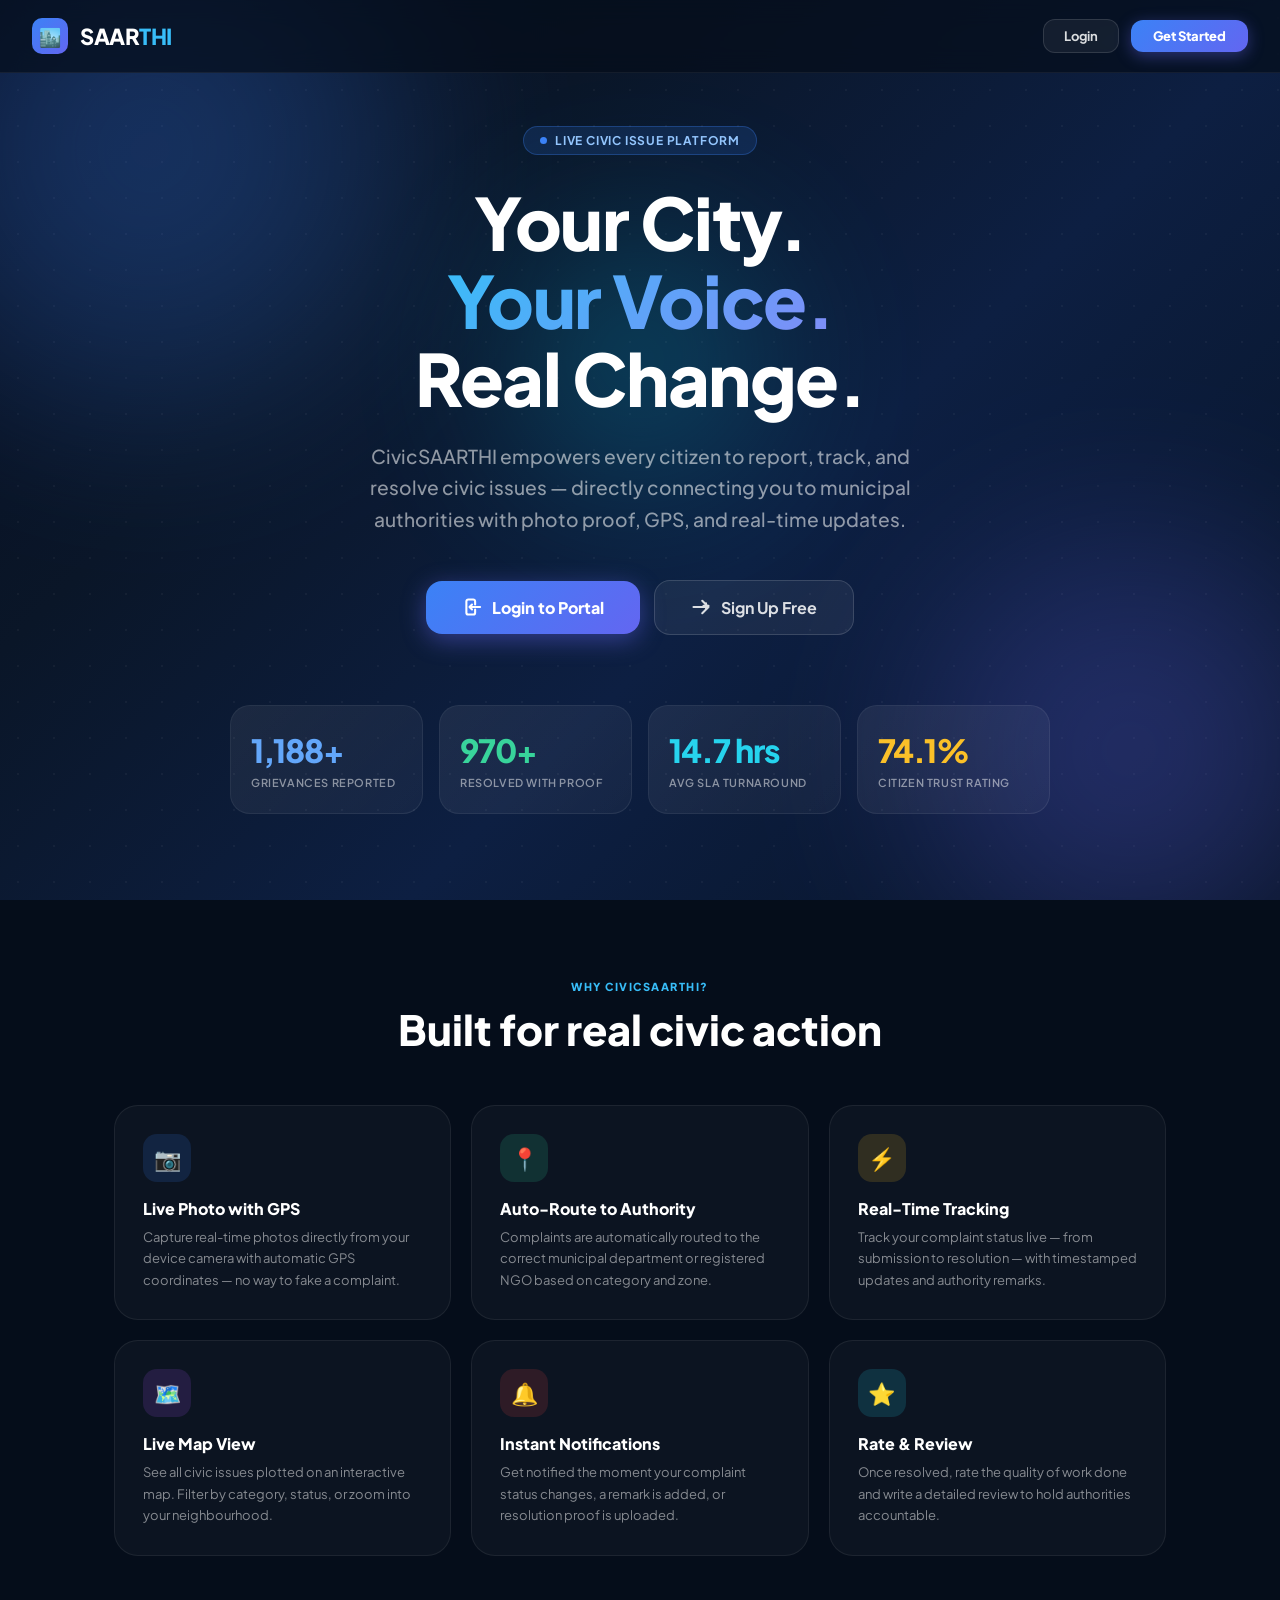
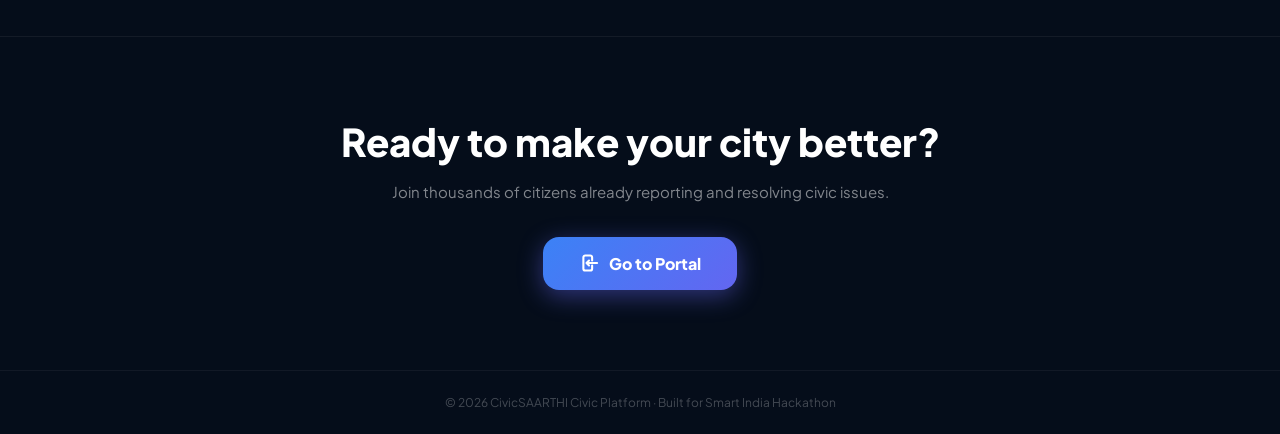
==== commit 39b6e938: "title change" ====
--- a/index.html
+++ b/index.html
@@ -3,7 +3,7 @@
 <head>
   <meta charset="UTF-8">
   <meta name="viewport" content="width=device-width, initial-scale=1.0">
-  <title>SAARTHI — Civic Issue Reporting</title>
+  <title>CivicSAARTHI — Civic Issue Reporting</title>
   <link rel="preconnect" href="https://fonts.googleapis.com">
   <link rel="preconnect" href="https://fonts.gstatic.com" crossorigin>
   <link href="https://fonts.googleapis.com/css2?family=Plus+Jakarta+Sans:wght@400;500;600;700;800;900&display=swap" rel="stylesheet">
@@ -133,7 +133,7 @@
     </h1>
 
     <p class="subtitle">
-      SAARTHI empowers every citizen to report, track, and resolve civic issues — directly connecting you to municipal authorities with photo proof, GPS, and real-time updates.
+      CivicSAARTHI empowers every citizen to report, track, and resolve civic issues — directly connecting you to municipal authorities with photo proof, GPS, and real-time updates.
     </p>
 
     <div class="cta-group">
@@ -172,7 +172,7 @@
 <!-- FEATURES -->
 <section class="features-section fade-in">
   <div style="text-align:center;margin-bottom:50px;">
-    <div class="section-tag">Why SAARTHI?</div>
+    <div class="section-tag">Why CivicSAARTHI?</div>
     <div class="section-title">Built for real civic action</div>
   </div>
   <div class="features-grid">
@@ -222,7 +222,7 @@
 </div>
 
 <div class="footer-bottom">
-  © 2026 SAARTHI Civic Platform · Built for Smart India Hackathon
+  © 2026 CivicSAARTHI Civic Platform · Built for Smart India Hackathon
 </div>
 
 <script>
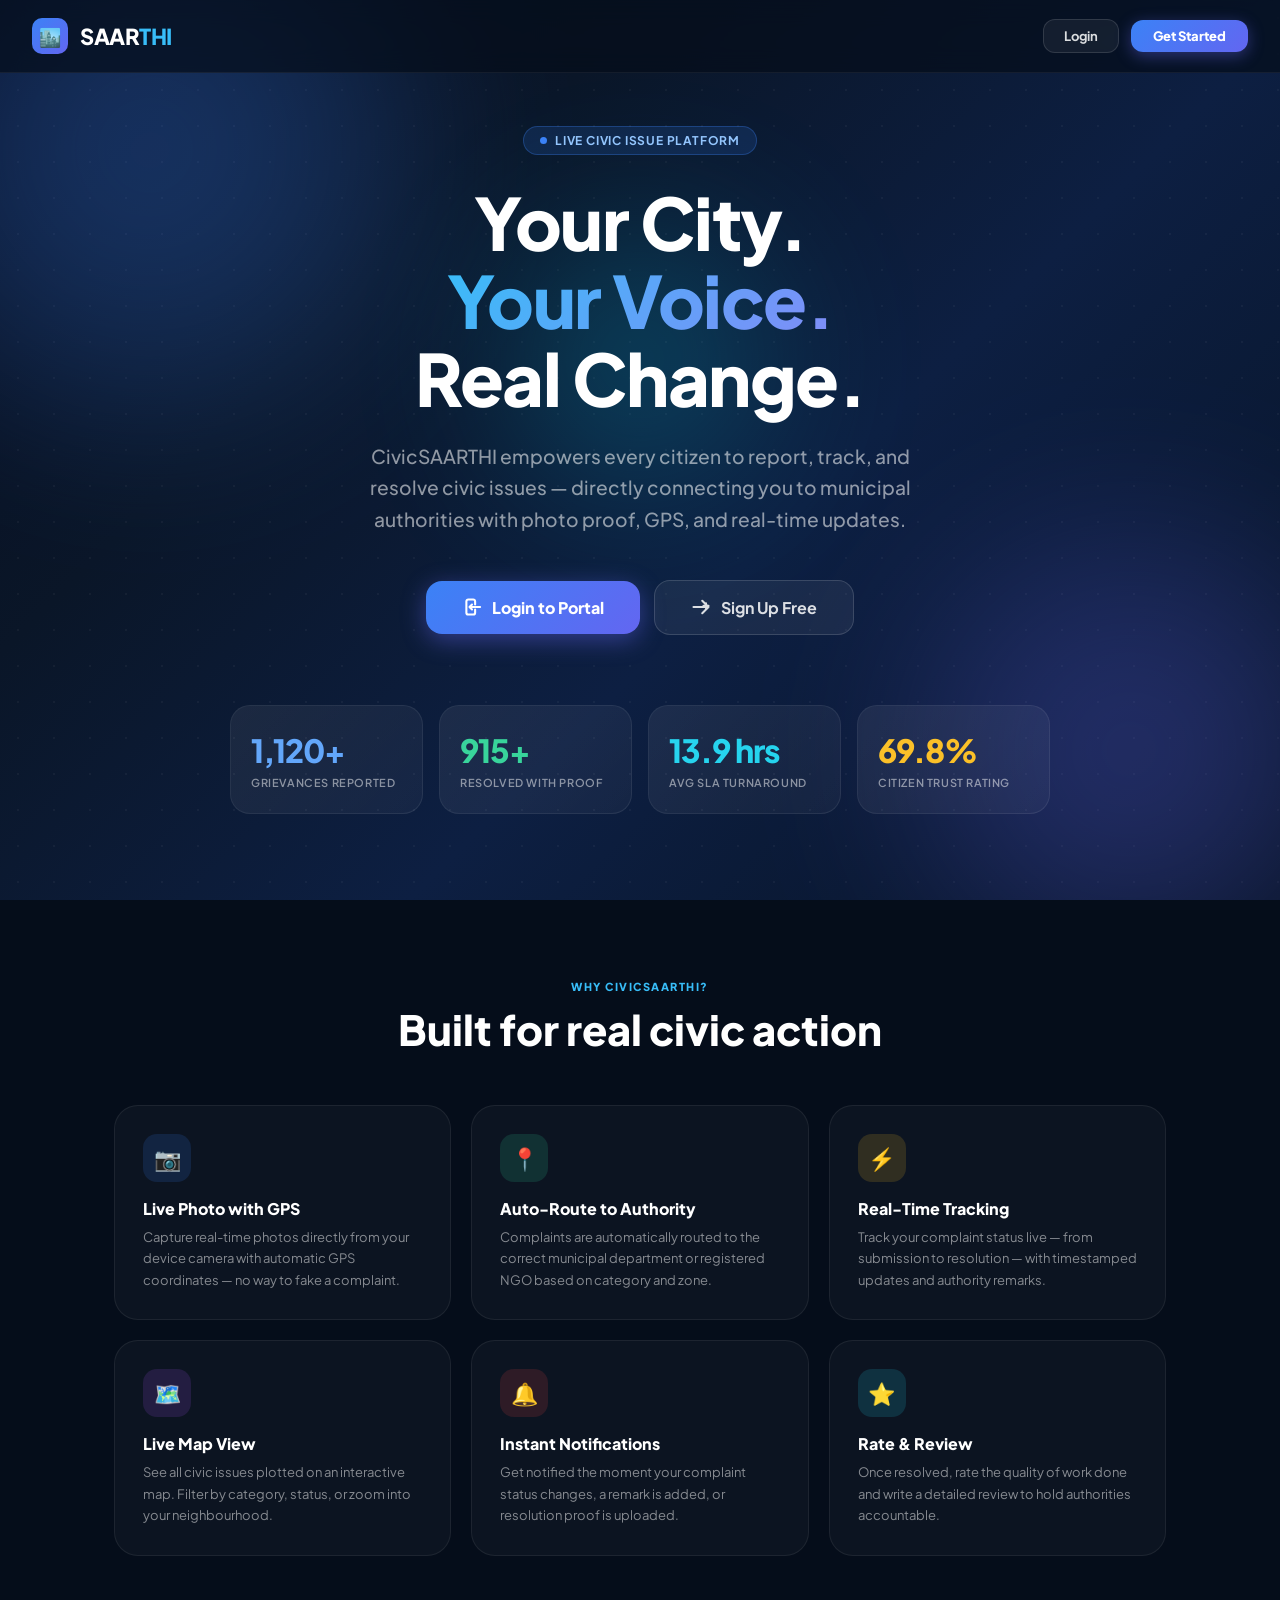
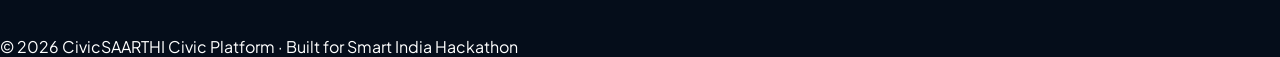
==== commit b9797b7e: "name" ====
--- a/index.html
+++ b/index.html
@@ -88,12 +88,6 @@
     .feature-title{font-size:16px;font-weight:800;color:#fff;margin-bottom:8px;}
     .feature-desc{font-size:13px;color:rgba(255,255,255,0.5);line-height:1.65;}
 
-    /* ── FOOTER CTA ── */
-    .footer-cta{padding:80px 24px;text-align:center;border-top:1px solid rgba(255,255,255,0.06);}
-    .footer-cta h2{font-size:clamp(1.8rem,3vw,2.5rem);font-weight:900;margin-bottom:16px;}
-    .footer-cta p{color:rgba(255,255,255,0.5);font-size:15px;margin-bottom:36px;}
-    .footer-bottom{padding:24px;text-align:center;color:rgba(255,255,255,0.25);font-size:12px;border-top:1px solid rgba(255,255,255,0.05);}
-
     /* ── SCROLL FADE IN ── */
     .fade-in{opacity:0;transform:translateY(30px);transition:opacity 0.7s ease,transform 0.7s ease;}
     .fade-in.visible{opacity:1;transform:translateY(0);}
@@ -104,7 +98,7 @@
 <!-- NAV -->
 <nav>
   <div class="nav-logo">
-    <img src="logo.jpg" alt="SAARTHI" onerror="this.style.display='none';document.getElementById('logo-fb').style.display='flex'">
+    <img src="c:\Users\HP\AppData\Local\Packages\5319275A.WhatsAppDesktop_cv1g1gvanyjgm\LocalState\sessions\C82B8C1C5B12519424C4AD8F06169218919E8305\transfers\2026-35\WhatsApp Image 2026-08-27 at 02.00.46.jpeg" alt="CivicSAARTHI" onerror="this.style.display='none';document.getElementById('logo-fb').style.display='flex'">
     <div id="logo-fb" class="nav-logo-fallback" style="display:none">🏙️</div>
     <span class="logo-text">SAAR<span>THI</span></span>
   </div>
@@ -209,17 +203,6 @@
   </div>
 </section>
 
-<!-- FOOTER CTA -->
-<div class="footer-cta fade-in">
-  <h2>Ready to make your city better?</h2>
-  <p>Join thousands of citizens already reporting and resolving civic issues.</p>
-  <div class="cta-group" style="margin-bottom:0;">
-    <a href="app.html" class="cta-main">
-      <svg fill="none" stroke="currentColor" stroke-width="2.5" viewBox="0 0 24 24" width="20" height="20"><path stroke-linecap="round" stroke-linejoin="round" d="M15.75 9V5.25A2.25 2.25 0 0013.5 3h-6a2.25 2.25 0 00-2.25 2.25v13.5A2.25 2.25 0 007.5 21h6a2.25 2.25 0 002.25-2.25V15M12 9l-3 3m0 0l3 3m-3-3h12.75"/></svg>
-      Go to Portal
-    </a>
-  </div>
-</div>
 
 <div class="footer-bottom">
   © 2026 CivicSAARTHI Civic Platform · Built for Smart India Hackathon
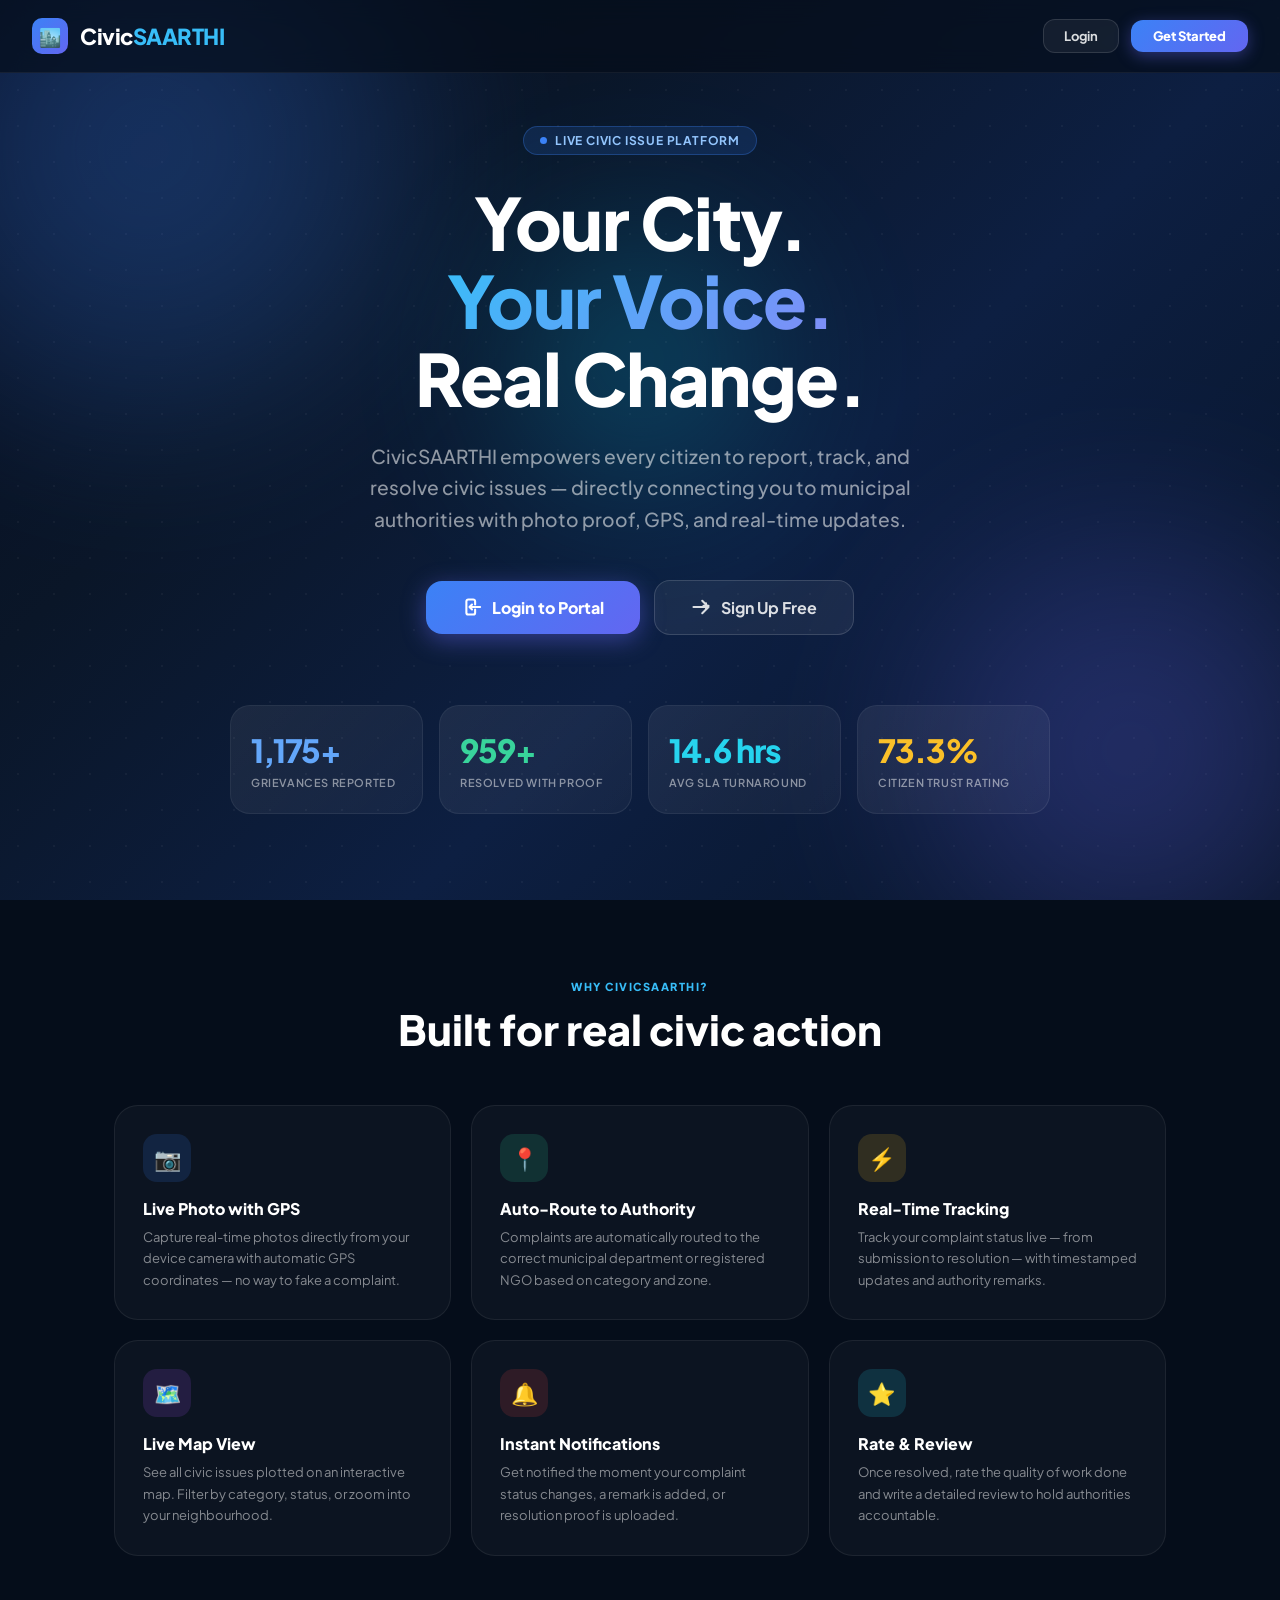
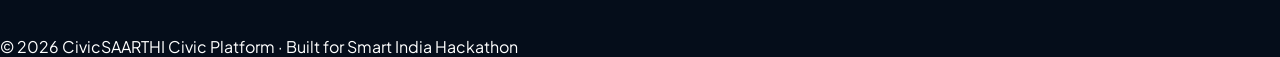
==== commit 43966b64: "faltuuu changes" ====
--- a/index.html
+++ b/index.html
@@ -98,9 +98,9 @@
 <!-- NAV -->
 <nav>
   <div class="nav-logo">
-    <img src="c:\Users\HP\AppData\Local\Packages\5319275A.WhatsAppDesktop_cv1g1gvanyjgm\LocalState\sessions\C82B8C1C5B12519424C4AD8F06169218919E8305\transfers\2026-35\WhatsApp Image 2026-08-27 at 02.00.46.jpeg" alt="CivicSAARTHI" onerror="this.style.display='none';document.getElementById('logo-fb').style.display='flex'">
+    <img src="blob:https://gemini.google.com/2f8030fb-019e-4fea-9713-90fe371625f3" alt="CivicSAARTHI" onerror="this.style.display='none';document.getElementById('logo-fb').style.display='flex'">
     <div id="logo-fb" class="nav-logo-fallback" style="display:none">🏙️</div>
-    <span class="logo-text">SAAR<span>THI</span></span>
+    <span class="logo-text">Civic<span>SAARTHI</span></span>
   </div>
   <div class="nav-right">
     <a href="app.html" class="btn-ghost">Login</a>
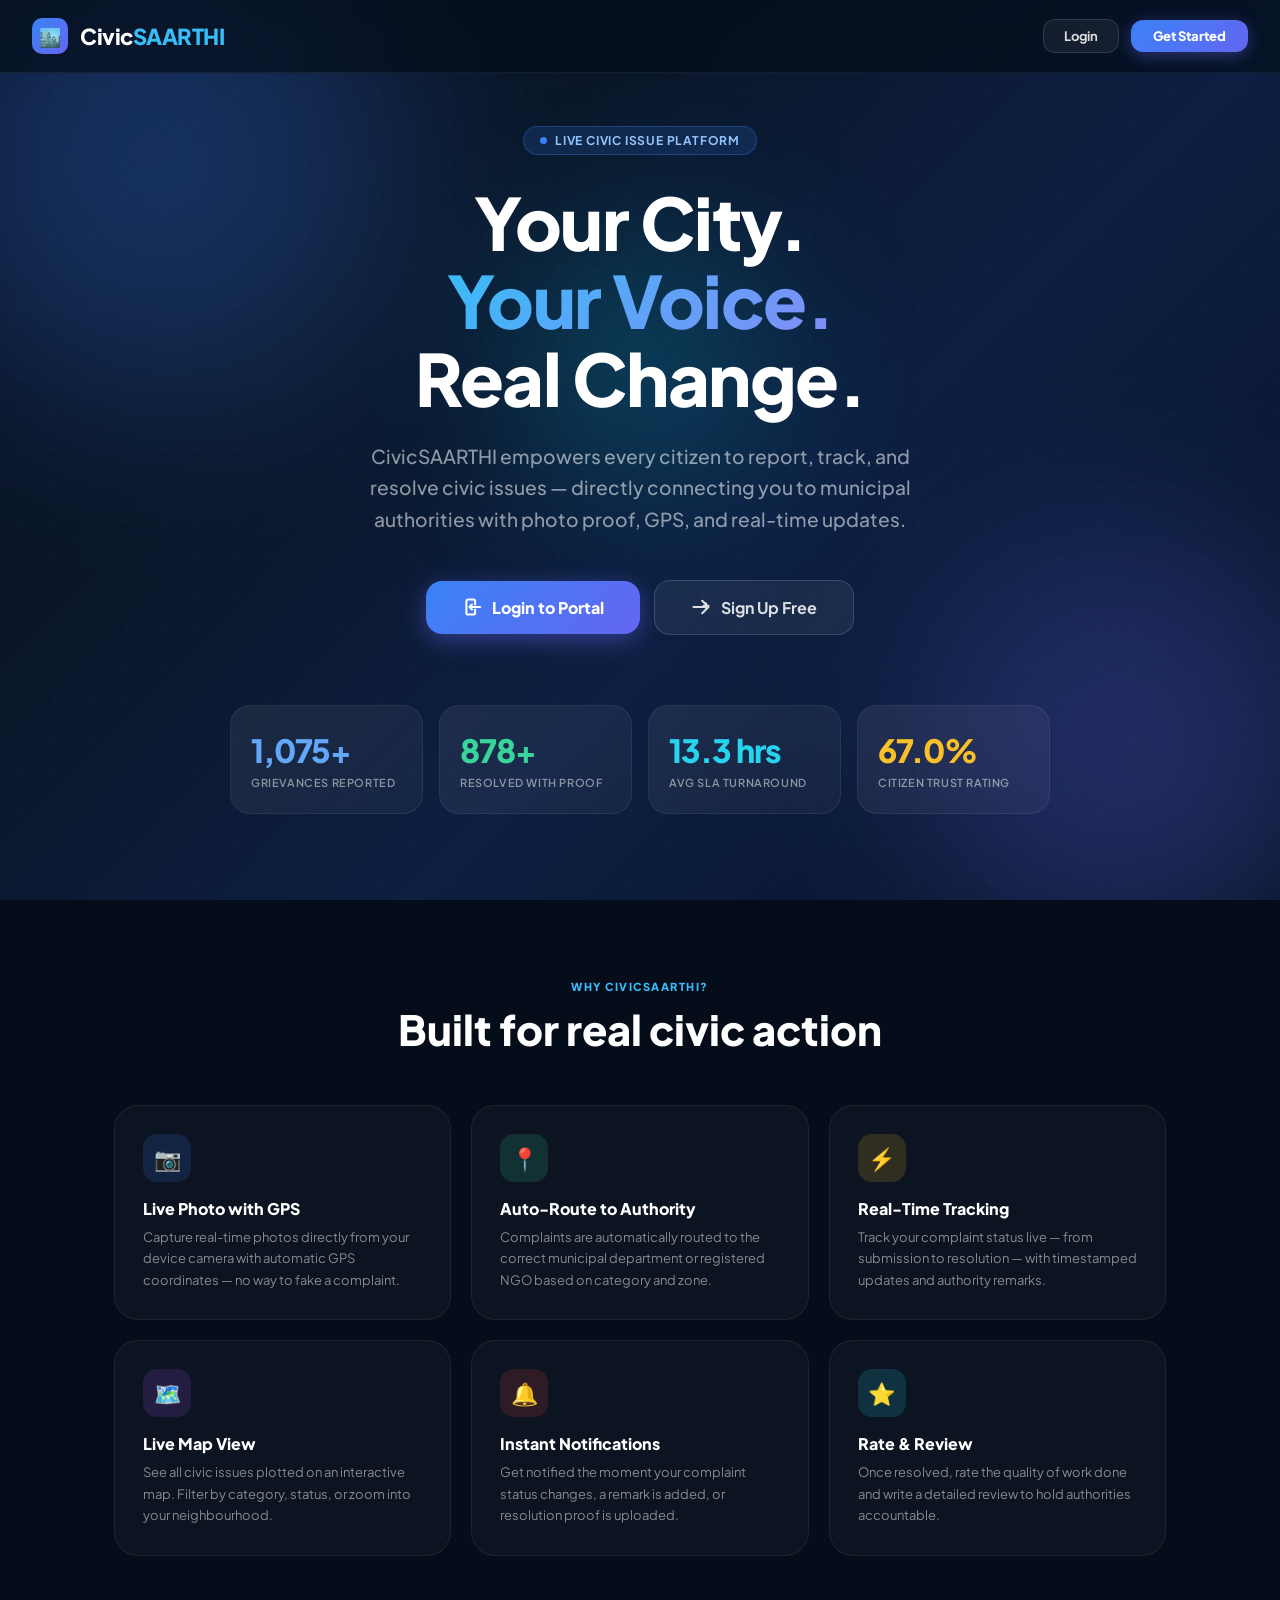
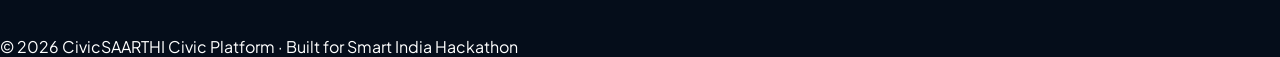
==== commit ef05153a: "logo" ====
--- a/index.html
+++ b/index.html
@@ -98,7 +98,7 @@
 <!-- NAV -->
 <nav>
   <div class="nav-logo">
-    <img src="blob:https://gemini.google.com/2f8030fb-019e-4fea-9713-90fe371625f3" alt="CivicSAARTHI" onerror="this.style.display='none';document.getElementById('logo-fb').style.display='flex'">
+    <img src="https://lh3.googleusercontent.com/gg/[base64]s1600" alt="CivicSAARTHI" onerror="this.style.display='none';document.getElementById('logo-fb').style.display='flex'">
     <div id="logo-fb" class="nav-logo-fallback" style="display:none">🏙️</div>
     <span class="logo-text">Civic<span>SAARTHI</span></span>
   </div>
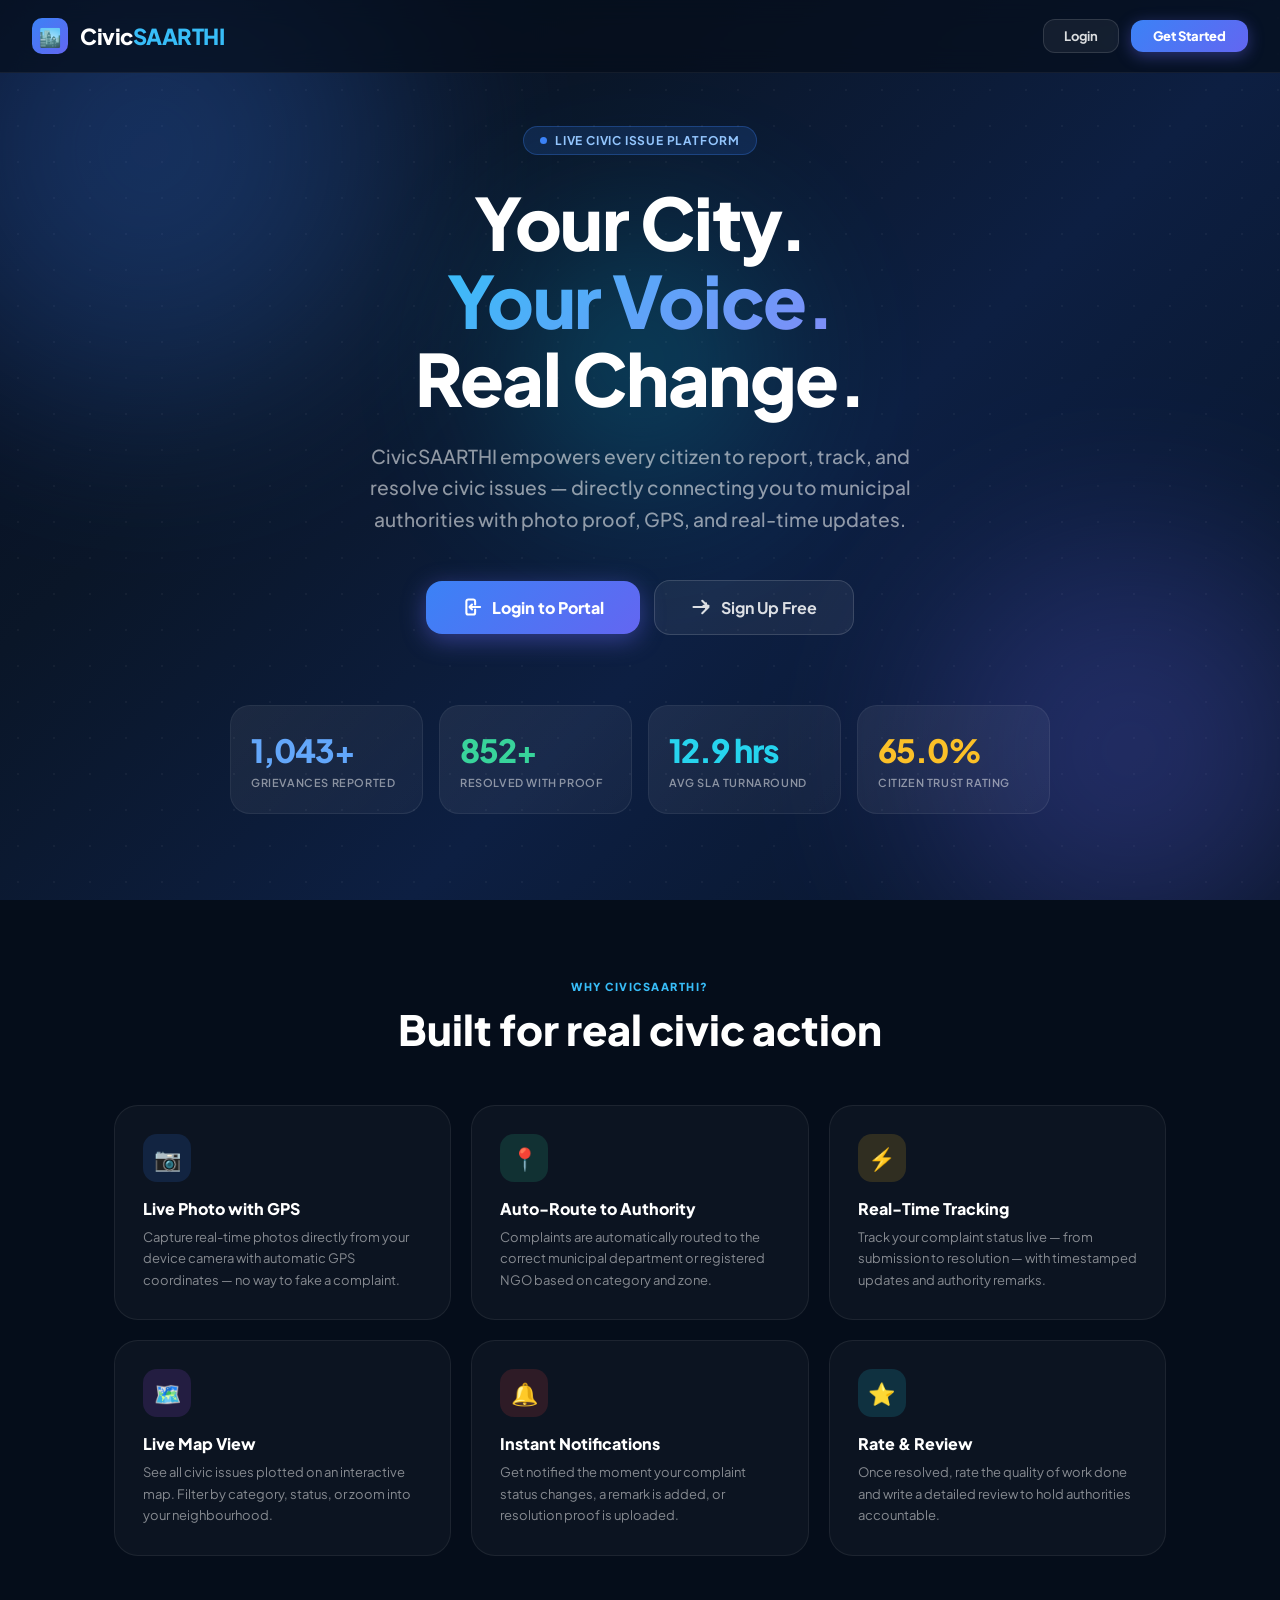
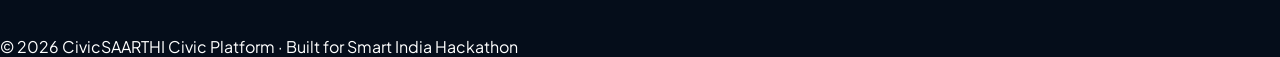
==== commit caf23636: "logo" ====
--- a/index.html
+++ b/index.html
@@ -98,7 +98,7 @@
 <!-- NAV -->
 <nav>
   <div class="nav-logo">
-    <img src="https://lh3.googleusercontent.com/gg/[base64]s1600" alt="CivicSAARTHI" onerror="this.style.display='none';document.getElementById('logo-fb').style.display='flex'">
+    <img src="C:\Users\HP\Downloads\WhatsApp Image 2026-08-27 at 02.00.46.jpeg" alt="CivicSAARTHI" onerror="this.style.display='none';document.getElementById('logo-fb').style.display='flex'">
     <div id="logo-fb" class="nav-logo-fallback" style="display:none">🏙️</div>
     <span class="logo-text">Civic<span>SAARTHI</span></span>
   </div>
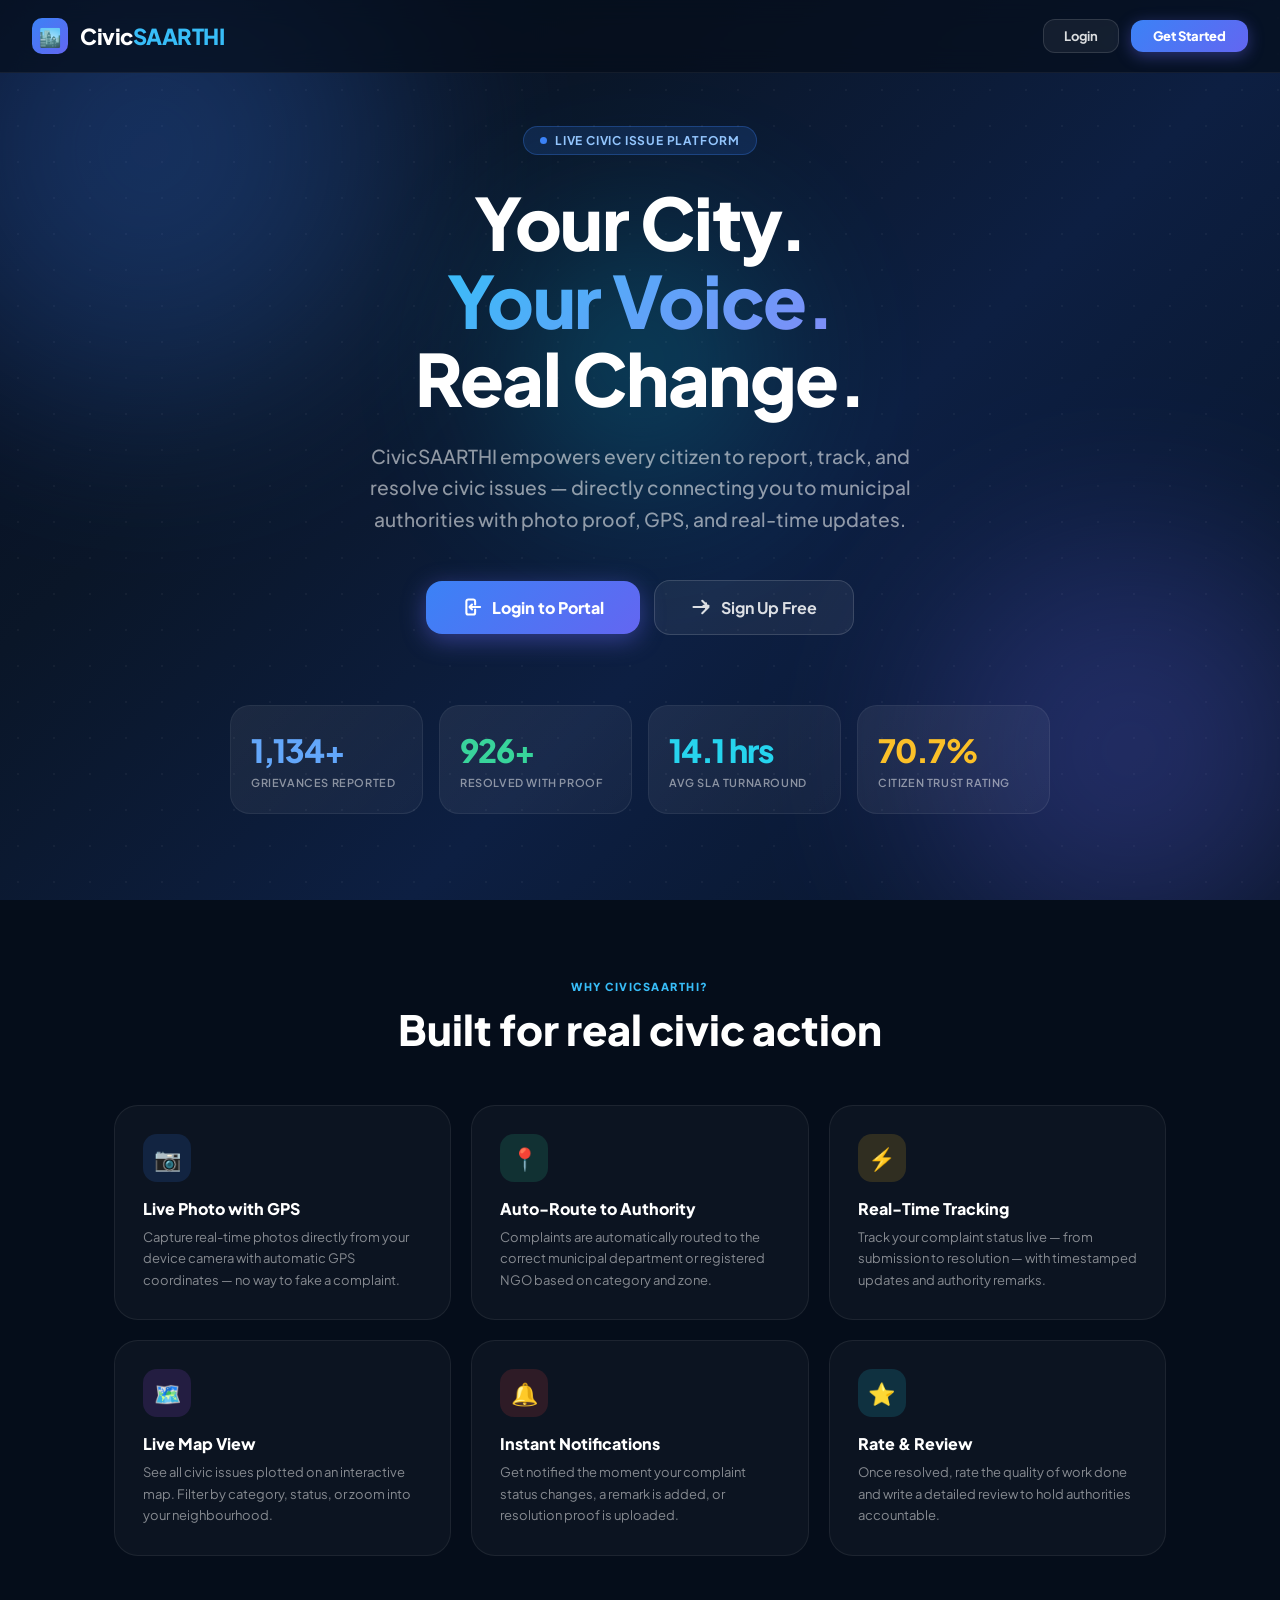
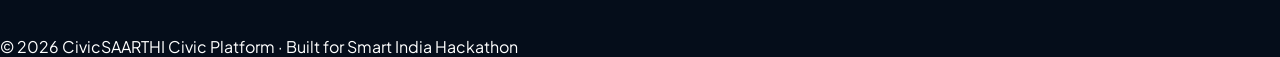
==== commit be54eedb: "logo" ====
--- a/index.html
+++ b/index.html
@@ -98,7 +98,7 @@
 <!-- NAV -->
 <nav>
   <div class="nav-logo">
-    <img src="C:\Users\HP\Downloads\WhatsApp Image 2026-08-27 at 02.00.46.jpeg" alt="CivicSAARTHI" onerror="this.style.display='none';document.getElementById('logo-fb').style.display='flex'">
+    <img src="C:\Users\HP\OneDrive\Desktop\vs code\SIH\website logo.png" alt="CivicSAARTHI" onerror="this.style.display='none';document.getElementById('logo-fb').style.display='flex'">
     <div id="logo-fb" class="nav-logo-fallback" style="display:none">🏙️</div>
     <span class="logo-text">Civic<span>SAARTHI</span></span>
   </div>
